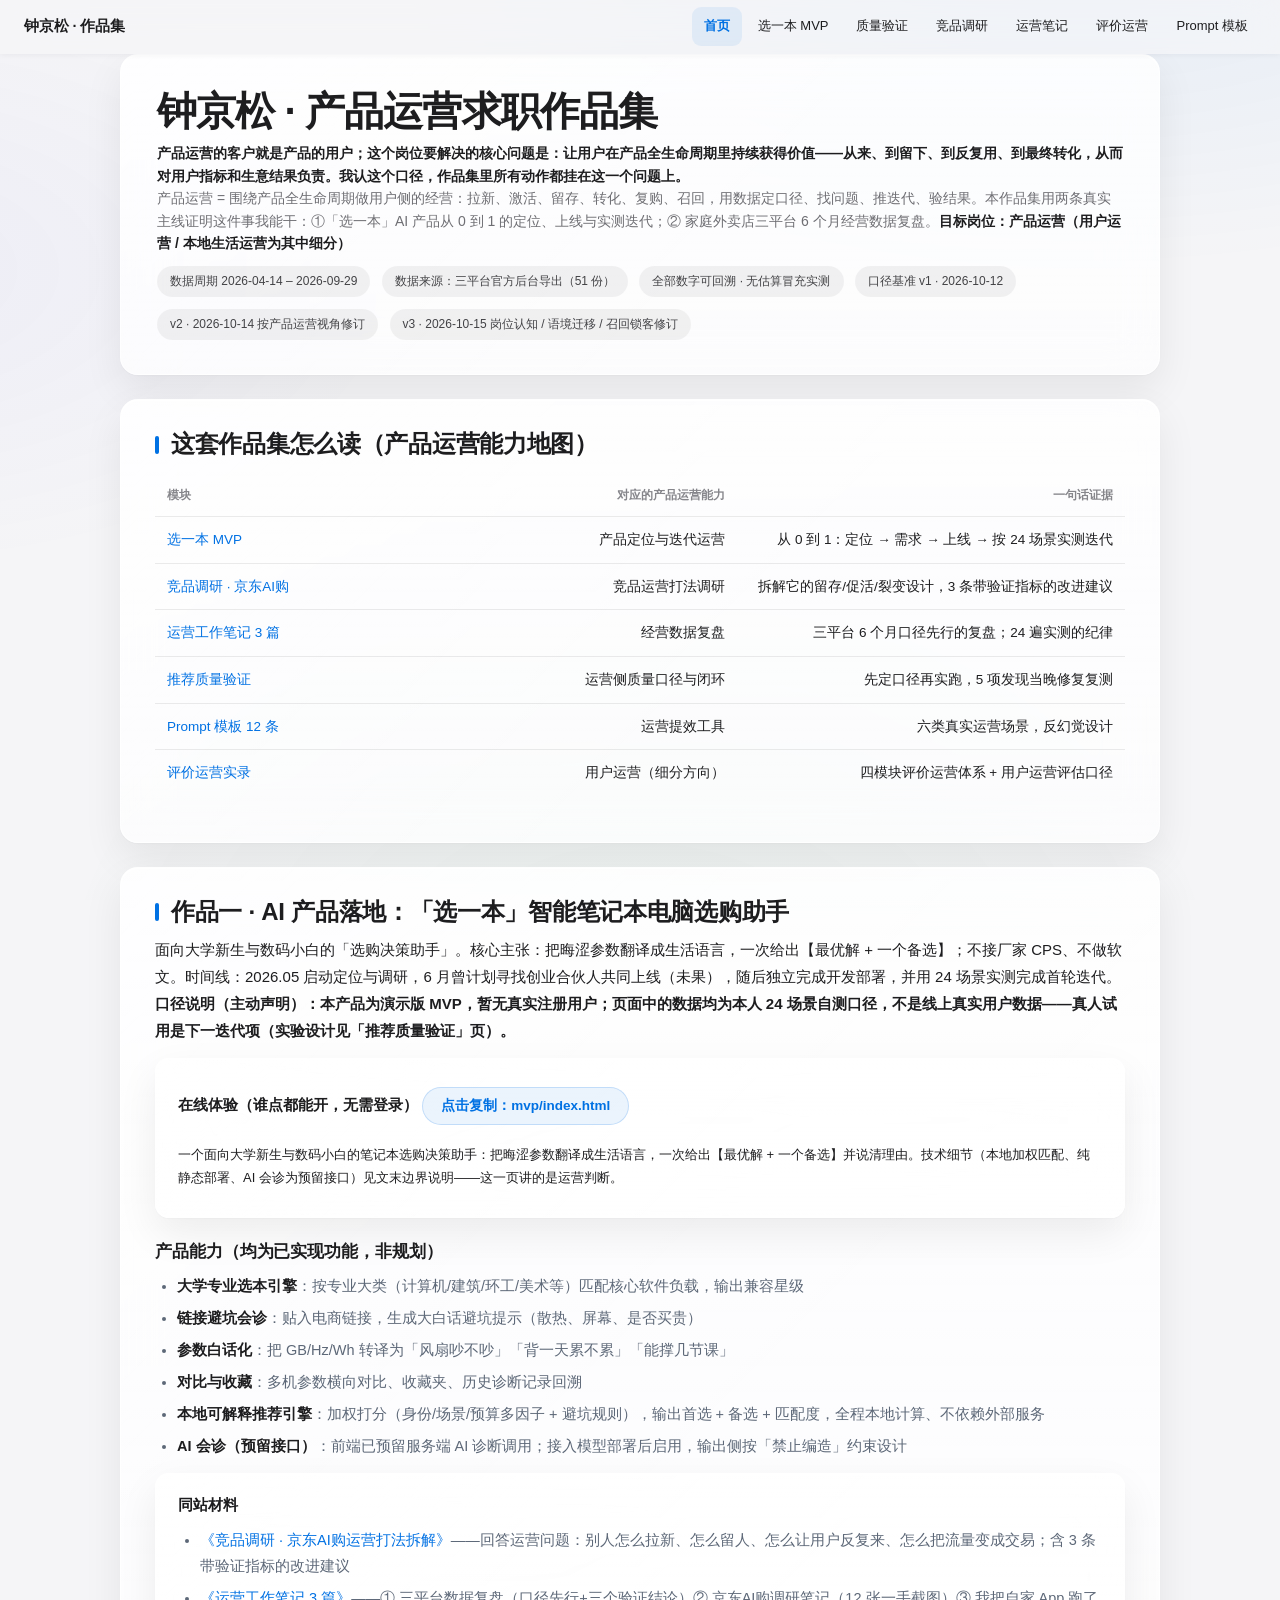
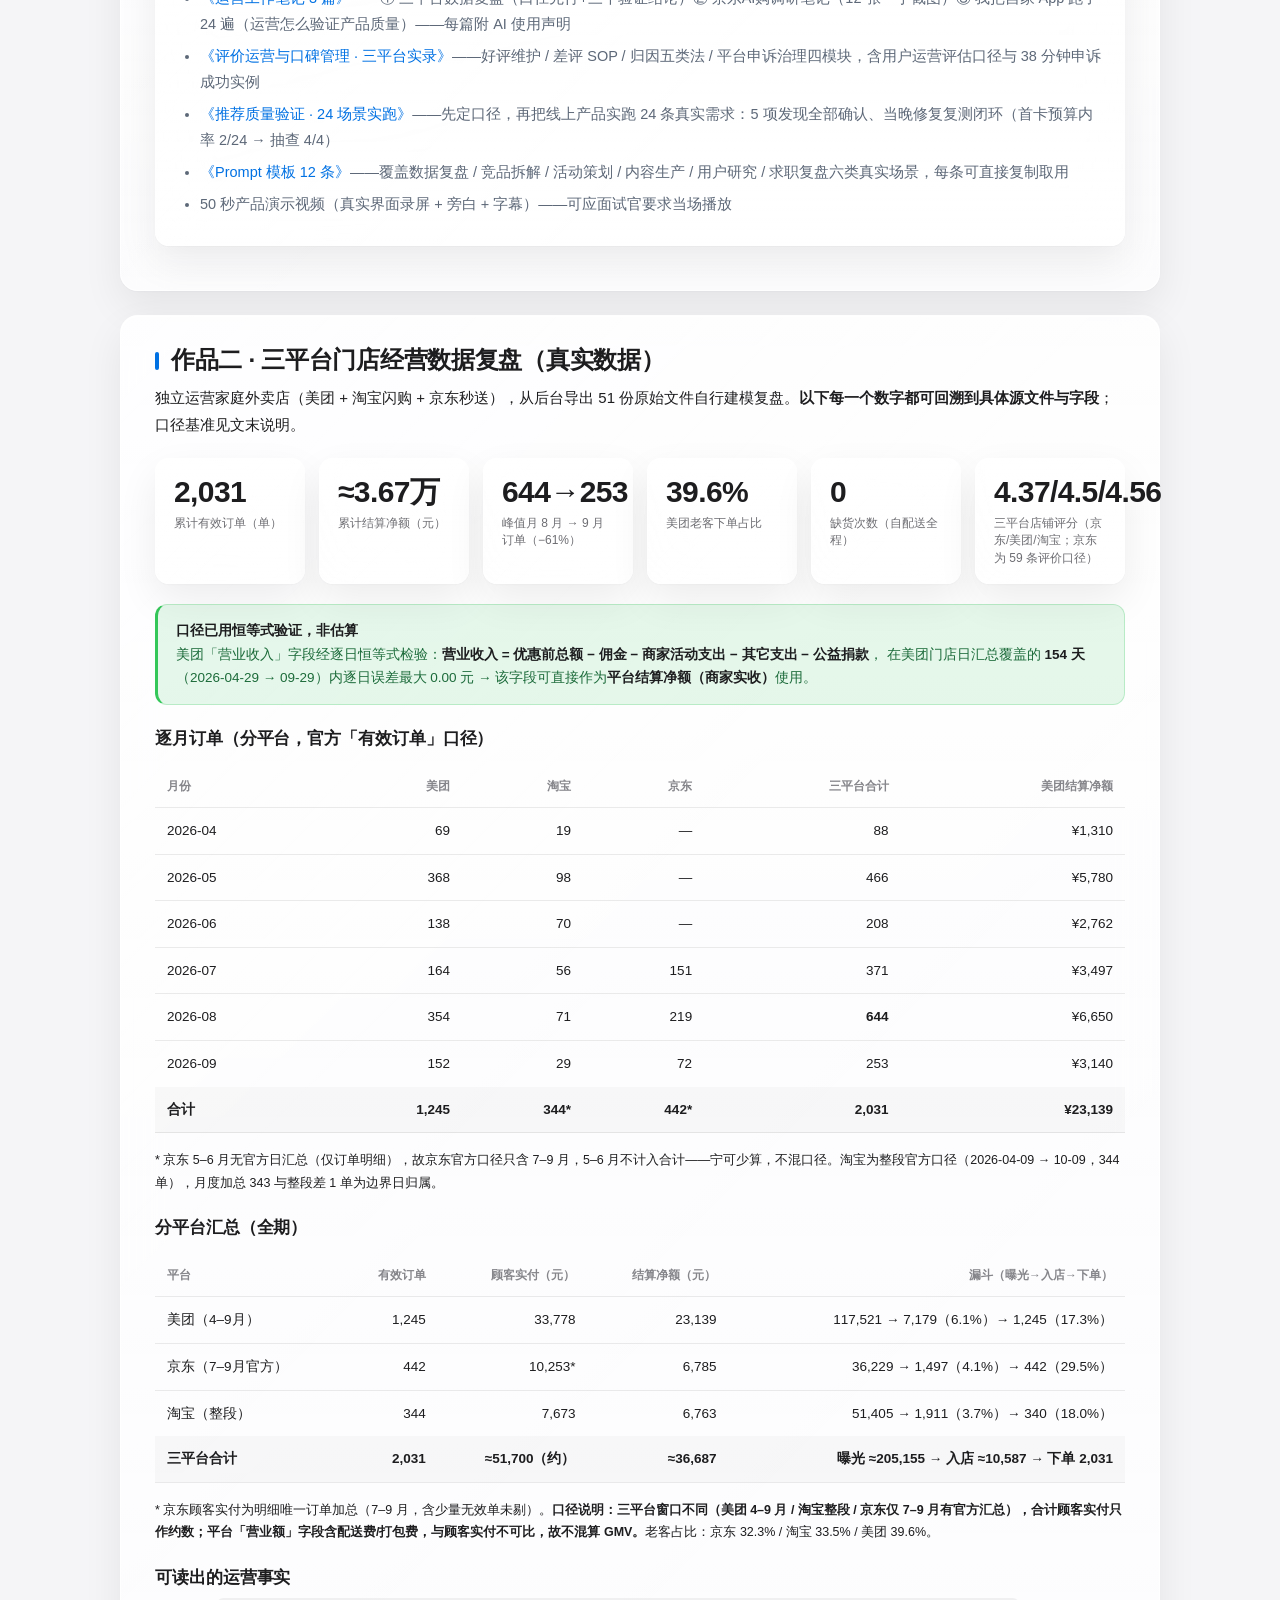
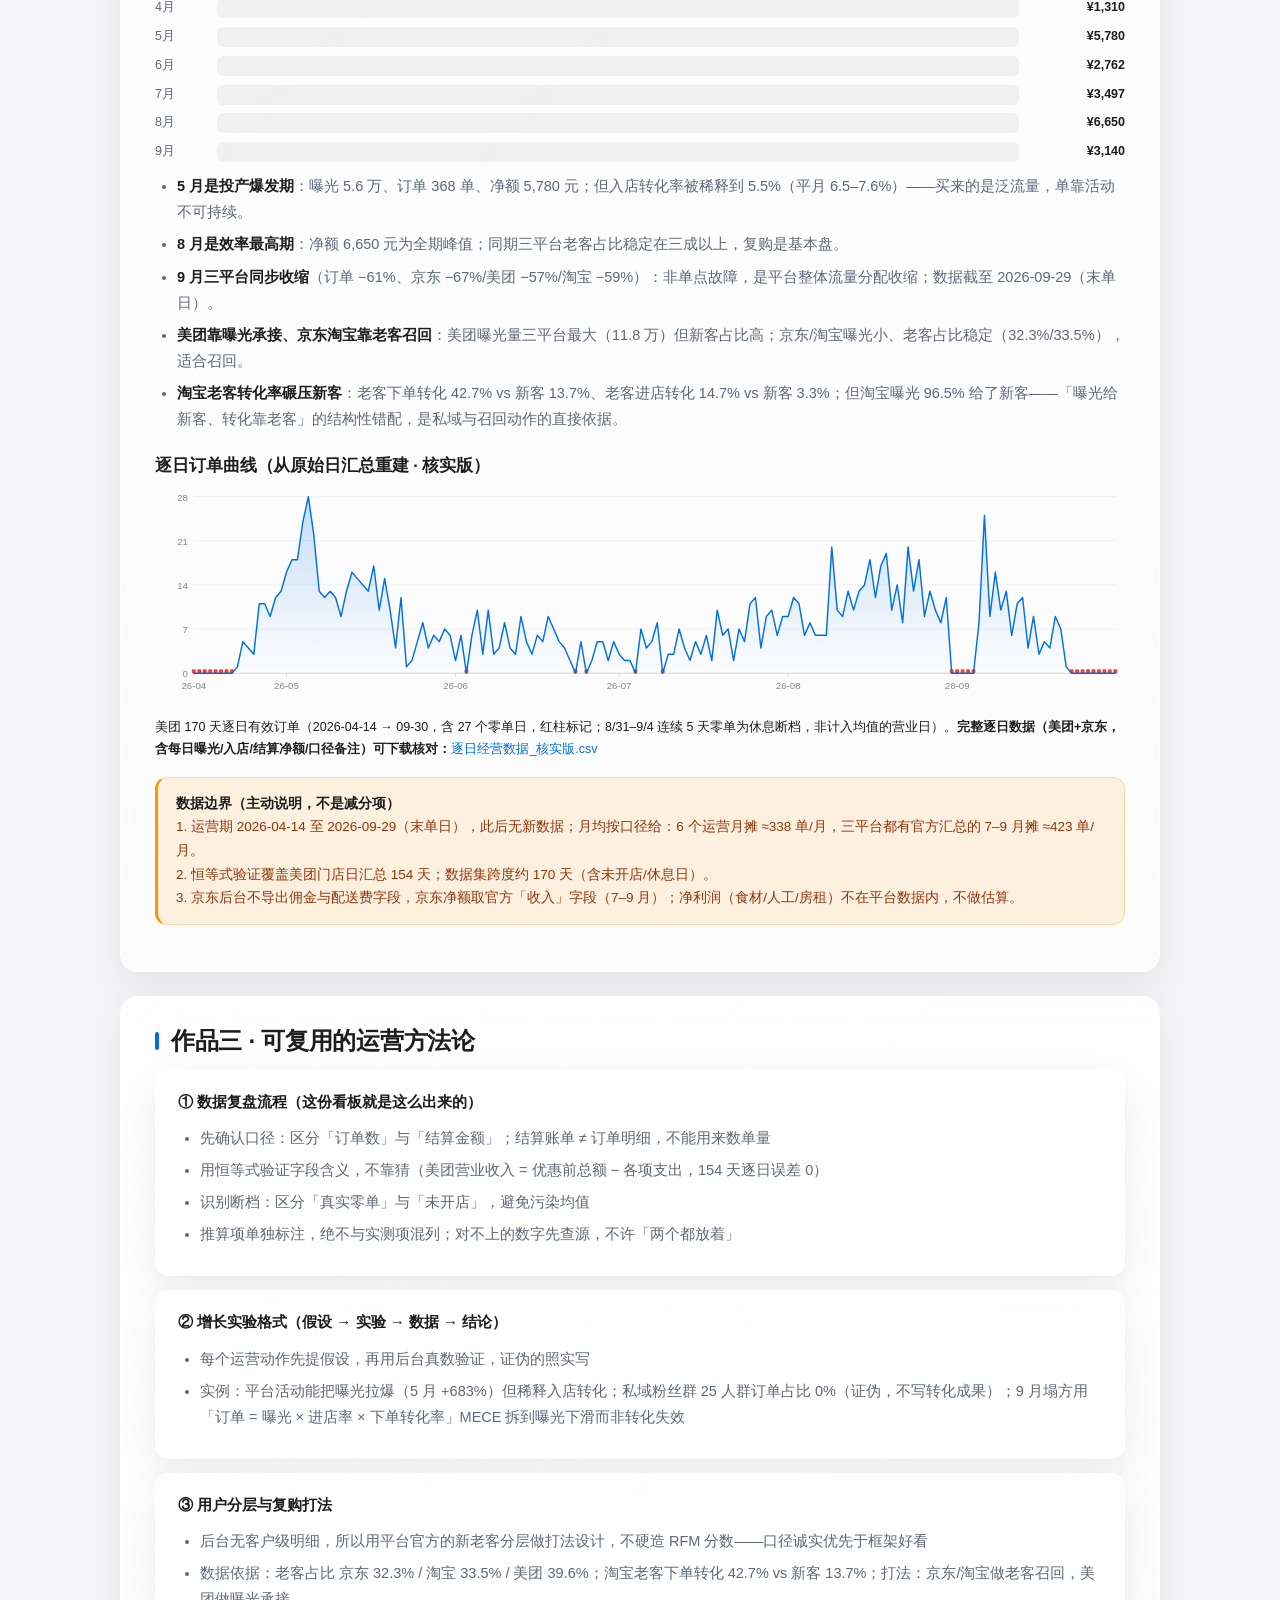
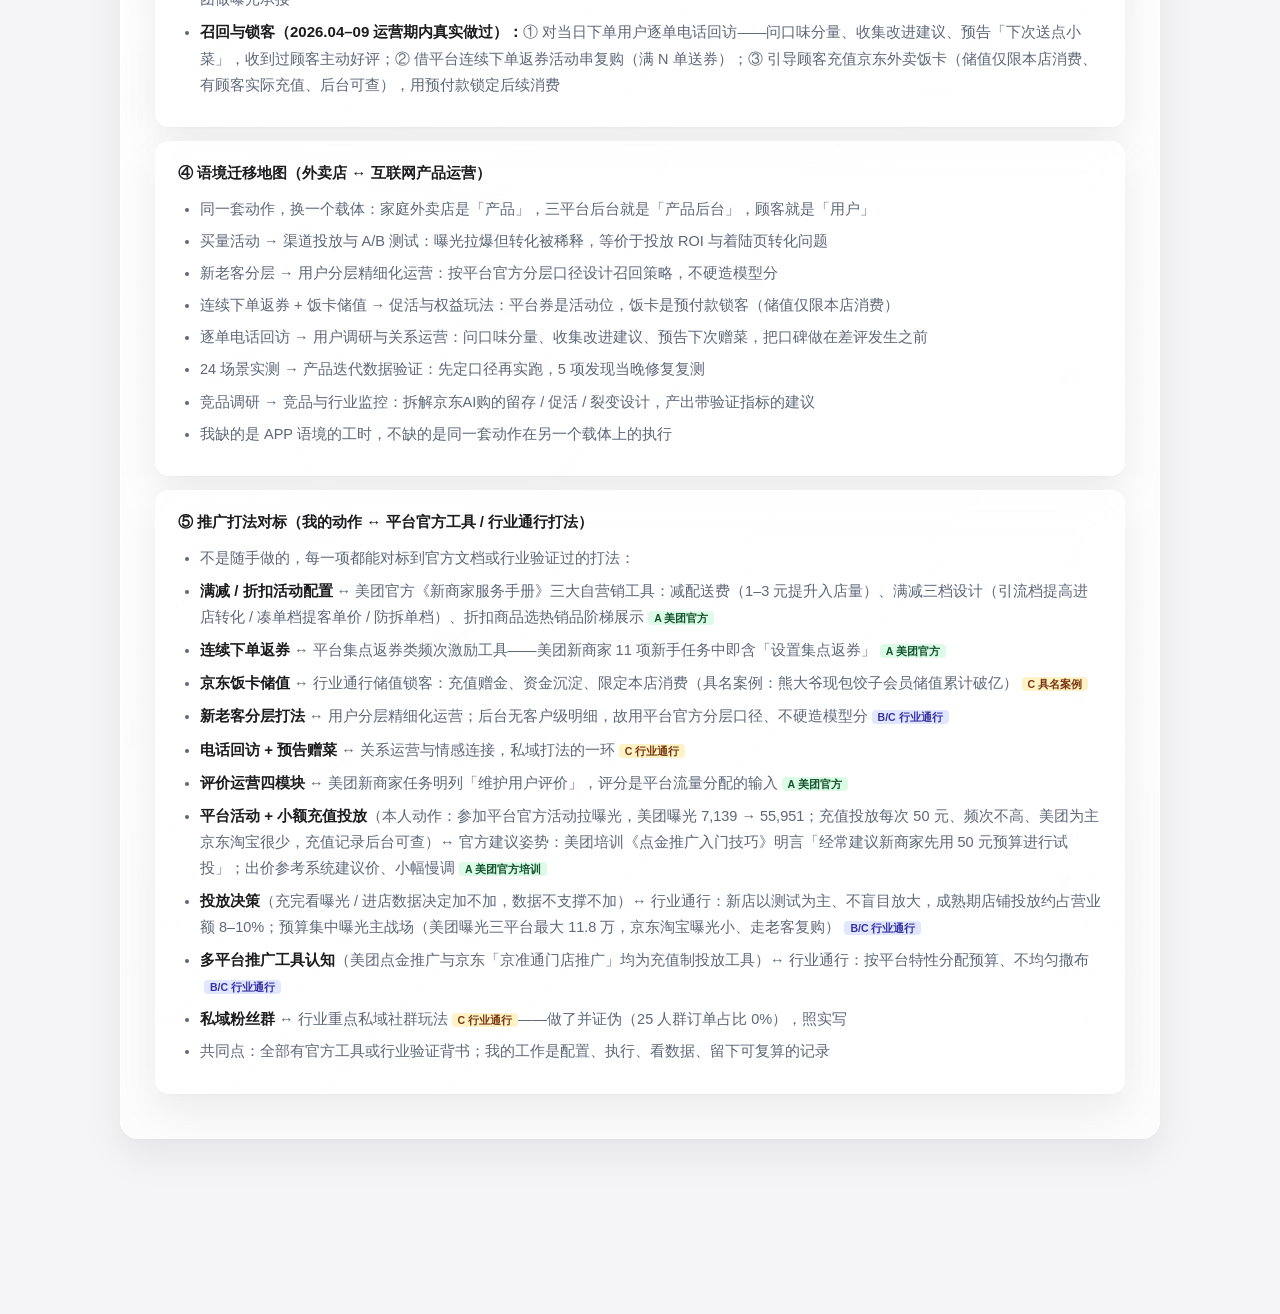
==== index.html @ b5534ff2 "作品集静态站：GitHub Pages 就绪（含全部资源与 CSV）" ====
<!DOCTYPE html>
<html lang="zh-CN">
<head>
<meta charset="UTF-8">
<meta name="viewport" content="width=device-width,initial-scale=1">
<title>钟京松 · 产品运营求职作品集</title>
<style>
*{box-sizing:border-box;margin:0;padding:0}
:root{
  --bg:#f5f7fa; --surface:#ffffff; --surface-2:#fbfcfe;
  --ink:#15202e; --muted:#5d6878; --faint:#8a96a6;
  --line:#e8edf3; --line-2:#eff3f8;
  --primary:#2563eb; --primary-600:#1d4ed8; --primary-soft:#eef4ff;
  --emerald:#0e9d6b; --emerald-soft:#e8f7f0;
  --amber:#d97706; --amber-soft:#fdf3e3;
  --radius:16px; --radius-sm:12px;
  --shadow:0 1px 2px rgba(16,24,40,.04),0 8px 24px rgba(16,24,40,.06);
  --font:-apple-system,BlinkMacSystemFont,"Segoe UI","PingFang SC","Microsoft YaHei",sans-serif;
}
body{font-family:var(--font);background:var(--bg);color:var(--ink);
line-height:1.75;-webkit-font-smoothing:antialiased;font-size:15px}
.wrap{max-width:1080px;margin:0 auto;padding:0 20px 90px}
header{background:var(--surface);border:1px solid var(--line);border-radius:var(--radius);
padding:30px 32px;margin-bottom:24px;box-shadow:var(--shadow)}
h1{font-size:26px;font-weight:800;letter-spacing:-.3px;line-height:1.2}
.sub{color:var(--muted);font-size:14px;margin-top:9px;line-height:1.6}
.tag{display:inline-block;background:var(--surface-2);color:var(--muted);font-size:12px;
font-weight:500;padding:5px 12px;border-radius:20px;margin:12px 7px 0 0;border:1px solid var(--line)}
section{background:var(--surface);border:1px solid var(--line);border-radius:var(--radius);
padding:30px 32px;margin-bottom:24px;box-shadow:var(--shadow)}
h2{font-size:19px;font-weight:800;margin-bottom:8px;display:flex;align-items:center;gap:12px;letter-spacing:-.2px}
h2::before{content:"";width:4px;height:18px;background:var(--primary);border-radius:2px}
h3{font-size:15.5px;font-weight:700;margin:24px 0 10px;color:var(--ink)}
p{color:var(--muted);font-size:14.5px;margin:9px 0;line-height:1.8}
ul{margin:10px 0 10px 22px;color:var(--muted);font-size:14.5px}
li{margin:6px 0;line-height:1.8}
b{color:var(--ink)}
.kpis{display:grid;grid-template-columns:repeat(auto-fit,minmax(150px,1fr));gap:14px;margin:20px 0}
.kpi{background:var(--surface-2);border:1px solid var(--line);border-radius:var(--radius-sm);padding:16px 18px}
.kpi .v{font-size:24px;font-weight:800;color:var(--ink);font-variant-numeric:tabular-nums;letter-spacing:-.5px}
.kpi .l{font-size:12px;color:var(--muted);margin-top:4px;line-height:1.4}
table{width:100%;border-collapse:collapse;font-size:13px;margin:16px 0}
th,td{padding:10px 11px;text-align:right;border-bottom:1px solid var(--line-2)}
th:first-child,td:first-child{text-align:left}
th{background:var(--surface-2);font-weight:700;color:var(--muted);font-size:12px}
tbody tr:last-child td{border-bottom:none}
tfoot td{background:var(--surface-2);font-weight:700}
.note{background:var(--amber-soft);border:1px solid #fde3b0;border-left:4px solid var(--amber);
border-radius:10px;padding:14px 18px;font-size:13.5px;color:#8a5a08;margin:16px 0;line-height:1.8}
.ok{background:var(--emerald-soft);border:1px solid #b6ebd2;border-left:4px solid var(--emerald);
border-radius:10px;padding:14px 18px;font-size:13.5px;color:#067a52;margin:16px 0;line-height:1.8}
a{color:var(--primary);text-decoration:none;font-weight:600}
a:hover{text-decoration:underline}
.copy{background:var(--surface-2);border:1px solid var(--line);border-radius:9px;padding:10px 13px;
font-family:ui-monospace,Menlo,Consolas,monospace;font-size:12.5px;word-break:break-all;
margin:10px 0;color:#334155;cursor:pointer}
.copy:hover{border-color:#c7d7f5;background:var(--primary-soft)}
.card{border:1px solid var(--line);border-radius:var(--radius-sm);padding:18px 20px;margin:14px 0;background:var(--surface-2)}
.card b{font-size:15px}
.bar-row{display:flex;align-items:center;gap:10px;margin:7px 0;font-size:12.5px}
.bar-row .lb{width:52px;color:var(--muted);flex-shrink:0}
.bar-row .tr{flex:1;background:var(--line-2);border-radius:6px;height:20px;position:relative;overflow:hidden}
.bar-row .fl{height:100%;border-radius:6px}
.bar-row .vl{width:96px;text-align:right;font-variant-numeric:tabular-nums;flex-shrink:0;color:var(--ink);font-weight:600}
#nav{position:sticky;top:0;z-index:100;background:rgba(255,255,255,.92);
border-bottom:1px solid var(--line);display:flex;align-items:center;gap:6px;flex-wrap:wrap;
padding:0 20px;box-shadow:0 1px 6px rgba(16,24,40,.05)}
#nav .brand{font-weight:800;font-size:14.5px;color:var(--ink);margin-right:auto;padding:14px 4px;letter-spacing:-.3px;white-space:nowrap}
#nav a{padding:14px 14px;font-size:13.5px;color:var(--muted);text-decoration:none;font-weight:600;white-space:nowrap}
#nav a:hover{color:var(--primary);text-decoration:none}
#nav a.on{color:var(--primary);border-bottom:2px solid var(--primary)}
@media (max-width:640px){
 .wrap{padding:0 14px 70px} header,section{padding:22px 18px}
 h1{font-size:22px}h2{font-size:17px}
}
</style>
<link rel="stylesheet" href="assets/apple-fx.css">
</head>
<body>
<nav id="nav">
  <span class="brand">钟京松 · 作品集</span>
  <a href="/" class="on">首页</a>
  <a href="/mvp/index.html">选一本 MVP</a>
  <a href="/evaluation/index.html">质量验证</a>
  <a href="/analysis/index.html">竞品调研</a>
  <a href="/aigc/index.html">运营笔记</a>
  <a href="/reviews/index.html">评价运营</a>
  <a href="/prompts/index.html">Prompt 模板</a>
</nav>
<div class="wrap">

<header id="hero">
  <h1>钟京松 · 产品运营求职作品集</h1>
  <div class="sub"><b>产品运营的客户就是产品的用户；这个岗位要解决的核心问题是：让用户在产品全生命周期里持续获得价值——从来、到留下、到反复用、到最终转化，从而对用户指标和生意结果负责。我认这个口径，作品集里所有动作都挂在这一个问题上。</b><br>产品运营 = 围绕产品全生命周期做用户侧的经营：拉新、激活、留存、转化、复购、召回，用数据定口径、找问题、推迭代、验结果。本作品集用两条真实主线证明这件事我能干：①「选一本」AI 产品从 0 到 1 的定位、上线与实测迭代；② 家庭外卖店三平台 6 个月经营数据复盘。<b>目标岗位：产品运营（用户运营 / 本地生活运营为其中细分）</b></div>
  <div>
    <span class="tag">数据周期 2026-04-14 – 2026-09-29</span>
    <span class="tag">数据来源：三平台官方后台导出（51 份）</span>
    <span class="tag">全部数字可回溯 · 无估算冒充实测</span>
    <span class="tag">口径基准 v1 · 2026-10-12</span>
    <span class="tag">v2 · 2026-10-14 按产品运营视角修订</span>
    <span class="tag">v3 · 2026-10-15 岗位认知 / 语境迁移 / 召回锁客修订</span>
  </div>
</header>

<section>
  <h2>这套作品集怎么读（产品运营能力地图）</h2>
  <table>
    <thead><tr><th style="width:26%">模块</th><th style="width:34%">对应的产品运营能力</th><th>一句话证据</th></tr></thead>
    <tbody>
      <tr><td><a href="/mvp/index.html">选一本 MVP</a></td><td>产品定位与迭代运营</td><td>从 0 到 1：定位 → 需求 → 上线 → 按 24 场景实测迭代</td></tr>
      <tr><td><a href="/analysis/index.html">竞品调研 · 京东AI购</a></td><td>竞品运营打法调研</td><td>拆解它的留存/促活/裂变设计，3 条带验证指标的改进建议</td></tr>
      <tr><td><a href="/aigc/index.html">运营工作笔记 3 篇</a></td><td>经营数据复盘</td><td>三平台 6 个月口径先行的复盘；24 遍实测的纪律</td></tr>
      <tr><td><a href="/evaluation/index.html">推荐质量验证</a></td><td>运营侧质量口径与闭环</td><td>先定口径再实跑，5 项发现当晚修复复测</td></tr>
      <tr><td><a href="/prompts/index.html">Prompt 模板 12 条</a></td><td>运营提效工具</td><td>六类真实运营场景，反幻觉设计</td></tr>
      <tr><td><a href="/reviews/index.html">评价运营实录</a></td><td>用户运营（细分方向）</td><td>四模块评价运营体系 + 用户运营评估口径</td></tr>
    </tbody>
  </table>
</section>

<!-- ========== 作品一：AI 产品 ========== -->
<section>
  <h2>作品一 · AI 产品落地：「选一本」智能笔记本电脑选购助手</h2>
  <p>面向大学新生与数码小白的「选购决策助手」。核心主张：把晦涩参数翻译成生活语言，一次给出【最优解 + 一个备选】；不接厂家 CPS、不做软文。时间线：2026.05 启动定位与调研，6 月曾计划寻找创业合伙人共同上线（未果），随后独立完成开发部署，并用 24 场景实测完成首轮迭代。<b>口径说明（主动声明）：本产品为演示版 MVP，暂无真实注册用户；页面中的数据均为本人 24 场景自测口径，不是线上真实用户数据——真人试用是下一迭代项（实验设计见「推荐质量验证」页）。</b></p>
  <div class="card">
    <b>在线体验（谁点都能开，无需登录）</b>
    <div class="copy" data-copy="mvp/index.html">点击复制：mvp/index.html</div>
    <p style="margin-top:8px;font-size:13px">一个面向大学新生与数码小白的笔记本选购决策助手：把晦涩参数翻译成生活语言，一次给出【最优解 + 一个备选】并说清理由。技术细节（本地加权匹配、纯静态部署、AI 会诊为预留接口）见文末边界说明——这一页讲的是运营判断。</p>
  </div>
  <h3>产品能力（均为已实现功能，非规划）</h3>
  <ul>
    <li><b>大学专业选本引擎</b>：按专业大类（计算机/建筑/环工/美术等）匹配核心软件负载，输出兼容星级</li>
    <li><b>链接避坑会诊</b>：贴入电商链接，生成大白话避坑提示（散热、屏幕、是否买贵）</li>
    <li><b>参数白话化</b>：把 GB/Hz/Wh 转译为「风扇吵不吵」「背一天累不累」「能撑几节课」</li>
    <li><b>对比与收藏</b>：多机参数横向对比、收藏夹、历史诊断记录回溯</li>
    <li><b>本地可解释推荐引擎</b>：加权打分（身份/场景/预算多因子 + 避坑规则），输出首选 + 备选 + 匹配度，全程本地计算、不依赖外部服务</li>
    <li><b>AI 会诊（预留接口）</b>：前端已预留服务端 AI 诊断调用；接入模型部署后启用，输出侧按「禁止编造」约束设计</li>
  </ul>
  <div class="card">
    <b>同站材料</b>
    <ul style="margin-top:8px">
      <li><a href="/analysis/index.html">《竞品调研 · 京东AI购运营打法拆解》</a>——回答运营问题：别人怎么拉新、怎么留人、怎么让用户反复来、怎么把流量变成交易；含 3 条带验证指标的改进建议</li>
      <li><a href="/aigc/index.html">《运营工作笔记 3 篇》</a>——① 三平台数据复盘（口径先行+三个验证结论）② 京东AI购调研笔记（12 张一手截图）③ 我把自家 App 跑了 24 遍（运营怎么验证产品质量）——每篇附 AI 使用声明</li>
      <li><a href="/reviews/index.html">《评价运营与口碑管理 · 三平台实录》</a>——好评维护 / 差评 SOP / 归因五类法 / 平台申诉治理四模块，含用户运营评估口径与 38 分钟申诉成功实例</li>
      <li><a href="/evaluation/index.html">《推荐质量验证 · 24 场景实跑》</a>——先定口径，再把线上产品实跑 24 条真实需求：5 项发现全部确认、当晚修复复测闭环（首卡预算内率 2/24 → 抽查 4/4）</li>
      <li><a href="/prompts/index.html">《Prompt 模板 12 条》</a>——覆盖数据复盘 / 竞品拆解 / 活动策划 / 内容生产 / 用户研究 / 求职复盘六类真实场景，每条可直接复制取用</li>
      <li>50 秒产品演示视频（真实界面录屏 + 旁白 + 字幕）——可应面试官要求当场播放</li>
    </ul>
  </div>
</section>

<!-- ========== 作品二：数据看板 ========== -->
<section id="data">
  <h2>作品二 · 三平台门店经营数据复盘（真实数据）</h2>
  <p>独立运营家庭外卖店（美团 + 淘宝闪购 + 京东秒送），从后台导出 51 份原始文件自行建模复盘。<b>以下每一个数字都可回溯到具体源文件与字段</b>；口径基准见文末说明。</p>

  <div class="kpis">
    <div class="kpi"><div class="v" data-count="2031">2,031</div><div class="l">累计有效订单（单）</div></div>
    <div class="kpi"><div class="v">≈3.67万</div><div class="l">累计结算净额（元）</div></div>
    <div class="kpi"><div class="v">644→253</div><div class="l">峰值月 8 月 → 9 月订单（−61%）</div></div>
    <div class="kpi"><div class="v" data-count="39.6" data-suffix="%">39.6%</div><div class="l">美团老客下单占比</div></div>
    <div class="kpi"><div class="v" data-count="0">0</div><div class="l">缺货次数（自配送全程）</div></div>
    <div class="kpi"><div class="v">4.37/4.5/4.56</div><div class="l">三平台店铺评分（京东/美团/淘宝；京东为 59 条评价口径）</div></div>
  </div>

  <div class="ok"><b>口径已用恒等式验证，非估算</b><br>
  美团「营业收入」字段经逐日恒等式检验：<b>营业收入 = 优惠前总额 − 佣金 − 商家活动支出 − 其它支出 − 公益捐款</b>，
  在美团门店日汇总覆盖的 <b>154 天</b>（2026-04-29 → 09-29）内逐日误差最大 0.00 元 → 该字段可直接作为<b>平台结算净额（商家实收）</b>使用。</div>

  <h3>逐月订单（分平台，官方「有效订单」口径）</h3>
  <table>
    <thead><tr><th>月份</th><th>美团</th><th>淘宝</th><th>京东</th><th>三平台合计</th><th>美团结算净额</th></tr></thead>
    <tbody>
      <tr><td>2026-04</td><td>69</td><td>19</td><td>—</td><td>88</td><td>¥1,310</td></tr>
      <tr><td>2026-05</td><td>368</td><td>98</td><td>—</td><td>466</td><td>¥5,780</td></tr>
      <tr><td>2026-06</td><td>138</td><td>70</td><td>—</td><td>208</td><td>¥2,762</td></tr>
      <tr><td>2026-07</td><td>164</td><td>56</td><td>151</td><td>371</td><td>¥3,497</td></tr>
      <tr><td>2026-08</td><td>354</td><td>71</td><td>219</td><td><b>644</b></td><td>¥6,650</td></tr>
      <tr><td>2026-09</td><td>152</td><td>29</td><td>72</td><td>253</td><td>¥3,140</td></tr>
    </tbody>
    <tfoot><tr><td>合计</td><td>1,245</td><td>344*</td><td>442*</td><td><b>2,031</b></td><td>¥23,139</td></tr></tfoot>
  </table>
  <p style="font-size:12.5px">* 京东 5–6 月无官方日汇总（仅订单明细），故京东官方口径只含 7–9 月，5–6 月不计入合计——宁可少算，不混口径。淘宝为整段官方口径（2026-04-09 → 10-09，344 单），月度加总 343 与整段差 1 单为边界日归属。</p>

  <h3>分平台汇总（全期）</h3>
  <table>
    <thead><tr><th>平台</th><th>有效订单</th><th>顾客实付（元）</th><th>结算净额（元）</th><th>漏斗（曝光→入店→下单）</th></tr></thead>
    <tbody>
      <tr><td>美团（4–9月）</td><td>1,245</td><td>33,778</td><td>23,139</td><td>117,521 → 7,179（6.1%）→ 1,245（17.3%）</td></tr>
      <tr><td>京东（7–9月官方）</td><td>442</td><td>10,253*</td><td>6,785</td><td>36,229 → 1,497（4.1%）→ 442（29.5%）</td></tr>
      <tr><td>淘宝（整段）</td><td>344</td><td>7,673</td><td>6,763</td><td>51,405 → 1,911（3.7%）→ 340（18.0%）</td></tr>
    </tbody>
    <tfoot><tr><td>三平台合计</td><td><b>2,031</b></td><td><b>≈51,700（约）</b></td><td><b>≈36,687</b></td><td>曝光 ≈205,155 → 入店 ≈10,587 → 下单 2,031</td></tr></tfoot>
  </table>
  <p style="font-size:12.5px">* 京东顾客实付为明细唯一订单加总（7–9 月，含少量无效单未剔）。<b>口径说明：三平台窗口不同（美团 4–9 月 / 淘宝整段 / 京东仅 7–9 月有官方汇总），合计顾客实付只作约数；平台「营业额」字段含配送费/打包费，与顾客实付不可比，故不混算 GMV。</b>老客占比：京东 32.3% / 淘宝 33.5% / 美团 39.6%。</p>

  <h3>可读出的运营事实</h3>
  <div id="mtbars"></div>
  <ul>
    <li><b>5 月是投产爆发期</b>：曝光 5.6 万、订单 368 单、净额 5,780 元；但入店转化率被稀释到 5.5%（平月 6.5–7.6%）——买来的是泛流量，单靠活动不可持续。</li>
    <li><b>8 月是效率最高期</b>：净额 6,650 元为全期峰值；同期三平台老客占比稳定在三成以上，复购是基本盘。</li>
    <li><b>9 月三平台同步收缩</b>（订单 −61%、京东 −67%/美团 −57%/淘宝 −59%）：非单点故障，是平台整体流量分配收缩；数据截至 2026-09-29（末单日）。</li>
    <li><b>美团靠曝光承接、京东淘宝靠老客召回</b>：美团曝光量三平台最大（11.8 万）但新客占比高；京东/淘宝曝光小、老客占比稳定（32.3%/33.5%），适合召回。</li>
    <li><b>淘宝老客转化率碾压新客</b>：老客下单转化 42.7% vs 新客 13.7%、老客进店转化 14.7% vs 新客 3.3%；但淘宝曝光 96.5% 给了新客——「曝光给新客、转化靠老客」的结构性错配，是私域与召回动作的直接依据。</li>
  </ul>

  <h3>逐日订单曲线（从原始日汇总重建 · 核实版）</h3>
  <svg id="dchart" viewBox="0 0 1000 220" preserveAspectRatio="none"></svg>
  <p style="font-size:12.5px">美团 170 天逐日有效订单（2026-04-14 → 09-30，含 27 个零单日，红柱标记；8/31–9/4 连续 5 天零单为休息断档，非计入均值的营业日）。<b>完整逐日数据（美团+京东，含每日曝光/入店/结算净额/口径备注）可下载核对：</b><a href="逐日经营数据_核实版.csv" download>逐日经营数据_核实版.csv</a></p>

  <div class="note"><b>数据边界（主动说明，不是减分项）</b><br>
  1. 运营期 2026-04-14 至 2026-09-29（末单日），此后无新数据；月均按口径给：6 个运营月摊 ≈338 单/月，三平台都有官方汇总的 7–9 月摊 ≈423 单/月。<br>
  2. 恒等式验证覆盖美团门店日汇总 154 天；数据集跨度约 170 天（含未开店/休息日）。<br>
  3. 京东后台不导出佣金与配送费字段，京东净额取官方「收入」字段（7–9 月）；净利润（食材/人工/房租）不在平台数据内，不做估算。</div>
</section>

<!-- ========== 作品三：方法论 ========== -->
<section id="method">
  <h2>作品三 · 可复用的运营方法论</h2>
  <div class="card"><b>① 数据复盘流程（这份看板就是这么出来的）</b><ul>
    <li>先确认口径：区分「订单数」与「结算金额」；结算账单 ≠ 订单明细，不能用来数单量</li>
    <li>用恒等式验证字段含义，不靠猜（美团营业收入 = 优惠前总额 − 各项支出，154 天逐日误差 0）</li>
    <li>识别断档：区分「真实零单」与「未开店」，避免污染均值</li>
    <li>推算项单独标注，绝不与实测项混列；对不上的数字先查源，不许「两个都放着」</li>
  </ul></div>
  <div class="card"><b>② 增长实验格式（假设 → 实验 → 数据 → 结论）</b><ul>
    <li>每个运营动作先提假设，再用后台真数验证，证伪的照实写</li>
    <li>实例：平台活动能把曝光拉爆（5 月 +683%）但稀释入店转化；私域粉丝群 25 人群订单占比 0%（证伪，不写转化成果）；9 月塌方用「订单 = 曝光 × 进店率 × 下单转化率」MECE 拆到曝光下滑而非转化失效</li>
  </ul></div>
  <div class="card"><b>③ 用户分层与复购打法</b><ul>
    <li>后台无客户级明细，所以用平台官方的新老客分层做打法设计，不硬造 RFM 分数——口径诚实优先于框架好看</li>
    <li>数据依据：老客占比 京东 32.3% / 淘宝 33.5% / 美团 39.6%；淘宝老客下单转化 42.7% vs 新客 13.7%；打法：京东/淘宝做老客召回，美团做曝光承接</li>
    <li><b>召回与锁客（2026.04–09 运营期内真实做过）：</b>① 对当日下单用户逐单电话回访——问口味分量、收集改进建议、预告「下次送点小菜」，收到过顾客主动好评；② 借平台连续下单返券活动串复购（满 N 单送券）；③ 引导顾客充值京东外卖饭卡（储值仅限本店消费、有顾客实际充值、后台可查），用预付款锁定后续消费</li>
  </ul></div>
  <div class="card"><b>④ 语境迁移地图（外卖店 ↔ 互联网产品运营）</b><ul>
    <li>同一套动作，换一个载体：家庭外卖店是「产品」，三平台后台就是「产品后台」，顾客就是「用户」</li>
    <li>买量活动 → 渠道投放与 A/B 测试：曝光拉爆但转化被稀释，等价于投放 ROI 与着陆页转化问题</li>
    <li>新老客分层 → 用户分层精细化运营：按平台官方分层口径设计召回策略，不硬造模型分</li>
    <li>连续下单返券 + 饭卡储值 → 促活与权益玩法：平台券是活动位，饭卡是预付款锁客（储值仅限本店消费）</li>
    <li>逐单电话回访 → 用户调研与关系运营：问口味分量、收集改进建议、预告下次赠菜，把口碑做在差评发生之前</li>
    <li>24 场景实测 → 产品迭代数据验证：先定口径再实跑，5 项发现当晚修复复测</li>
    <li>竞品调研 → 竞品与行业监控：拆解京东AI购的留存 / 促活 / 裂变设计，产出带验证指标的建议</li>
    <li>我缺的是 APP 语境的工时，不缺的是同一套动作在另一个载体上的执行</li>
  </ul></div>
  <div class="card"><b>⑤ 推广打法对标（我的动作 ↔ 平台官方工具 / 行业通行打法）</b><ul>
    <li>不是随手做的，每一项都能对标到官方文档或行业验证过的打法：</li>
    <li><b>满减 / 折扣活动配置</b> ↔ 美团官方《新商家服务手册》三大自营销工具：减配送费（1–3 元提升入店量）、满减三档设计（引流档提高进店转化 / 凑单档提客单价 / 防拆单档）、折扣商品选热销品阶梯展示<span class="grade gA" style="font-size:10.5px;font-weight:700;border-radius:4px;padding:1px 6px;background:#dcfce7;color:#14532d;margin-left:4px">A 美团官方</span></li>
    <li><b>连续下单返券</b> ↔ 平台集点返券类频次激励工具——美团新商家 11 项新手任务中即含「设置集点返券」<span style="font-size:10.5px;font-weight:700;border-radius:4px;padding:1px 6px;background:#dcfce7;color:#14532d;margin-left:4px">A 美团官方</span></li>
    <li><b>京东饭卡储值</b> ↔ 行业通行储值锁客：充值赠金、资金沉淀、限定本店消费（具名案例：熊大爷现包饺子会员储值累计破亿）<span style="font-size:10.5px;font-weight:700;border-radius:4px;padding:1px 6px;background:#fef3c7;color:#78350f;margin-left:4px">C 具名案例</span></li>
    <li><b>新老客分层打法</b> ↔ 用户分层精细化运营；后台无客户级明细，故用平台官方分层口径、不硬造模型分<span style="font-size:10.5px;font-weight:700;border-radius:4px;padding:1px 6px;background:#e0e7ff;color:#3730a3;margin-left:4px">B/C 行业通行</span></li>
    <li><b>电话回访 + 预告赠菜</b> ↔ 关系运营与情感连接，私域打法的一环<span style="font-size:10.5px;font-weight:700;border-radius:4px;padding:1px 6px;background:#fef3c7;color:#78350f;margin-left:4px">C 行业通行</span></li>
    <li><b>评价运营四模块</b> ↔ 美团新商家任务明列「维护用户评价」，评分是平台流量分配的输入<span style="font-size:10.5px;font-weight:700;border-radius:4px;padding:1px 6px;background:#dcfce7;color:#14532d;margin-left:4px">A 美团官方</span></li>
    <li><b>平台活动 + 小额充值投放</b>（本人动作：参加平台官方活动拉曝光，美团曝光 7,139 → 55,951；充值投放每次 50 元、频次不高、美团为主京东淘宝很少，充值记录后台可查）↔ 官方建议姿势：美团培训《点金推广入门技巧》明言「经常建议新商家先用 50 元预算进行试投」；出价参考系统建议价、小幅慢调<span style="font-size:10.5px;font-weight:700;border-radius:4px;padding:1px 6px;background:#dcfce7;color:#14532d;margin-left:4px">A 美团官方培训</span></li>
    <li><b>投放决策</b>（充完看曝光 / 进店数据决定加不加，数据不支撑不加）↔ 行业通行：新店以测试为主、不盲目放大，成熟期店铺投放约占营业额 8–10%；预算集中曝光主战场（美团曝光三平台最大 11.8 万，京东淘宝曝光小、走老客复购）<span style="font-size:10.5px;font-weight:700;border-radius:4px;padding:1px 6px;background:#e0e7ff;color:#3730a3;margin-left:4px">B/C 行业通行</span></li>
    <li><b>多平台推广工具认知</b>（美团点金推广与京东「京准通门店推广」均为充值制投放工具）↔ 行业通行：按平台特性分配预算、不均匀撒布<span style="font-size:10.5px;font-weight:700;border-radius:4px;padding:1px 6px;background:#e0e7ff;color:#3730a3;margin-left:4px">B/C 行业通行</span></li>
    <li><b>私域粉丝群</b> ↔ 行业重点私域社群玩法<span style="font-size:10.5px;font-weight:700;border-radius:4px;padding:1px 6px;background:#fef3c7;color:#78350f;margin-left:4px">C 行业通行</span>——做了并证伪（25 人群订单占比 0%），照实写</li>
    <li>共同点：全部有官方工具或行业验证背书；我的工作是配置、执行、看数据、留下可复算的记录</li>
  </ul></div>
</section>

<footer style="text-align:center;color:var(--muted);font-size:12.5px;padding:20px">
  本作品集全部数据来源于三平台官方后台导出（51 份），口径基准 v1（2026-10-12）· 无估算冒充实测 · 无虚构
</footer>
</div>

<script src="daily-data.js"></script>
<script>
// 美团月度结算净额（官方口径，与口径基准 v1 一致）
const M=[{m:'4月',v:1310},{m:'5月',v:5780},{m:'6月',v:2762},{m:'7月',v:3497},{m:'8月',v:6650},{m:'9月',v:3140}];
const mx=Math.max(...M.map(x=>x.v));
document.getElementById('mtbars').innerHTML=M.map((x,i)=>`
 <div class="bar-row"><span class="lb">${x.m}</span>
 <span class="tr"><span class="fl" data-w="${(x.v/mx*100).toFixed(1)}" style="transition-delay:${i*70}ms"></span></span>
 <span class="vl">¥${x.v.toLocaleString('en-US')}</span></div>`).join('');

document.querySelectorAll('[data-copy]').forEach(el=>{
  el.onclick=()=>{navigator.clipboard.writeText(el.dataset.copy);
    const o=el.textContent;el.textContent='✅ 已复制：'+el.dataset.copy;
    setTimeout(()=>{el.textContent=o;},1800);};
});

// 逐日订单曲线（重建版：原始日汇总数据 + 面积淡入挂载点）
(function(){
  var svg=document.getElementById('dchart'); if(!svg) return;
  var W=1000,H=220,PL=40,PR=10,PT=12,PB=26;
  var vals=MT_DAILY.map(function(d){return d[1];});
  var maxV=Math.max.apply(null,vals)||1, n=MT_DAILY.length;
  function x(i){return PL+(W-PL-PR)*(n>1?i/(n-1):0);}
  function y(v){return H-PB-(H-PT-PB)*(v/maxV);}
  var g='<defs><linearGradient id="apargrad" x1="0" y1="0" x2="0" y2="1">'+
    '<stop offset="0" stop-color="#0071e3" stop-opacity=".22"/>'+
    '<stop offset="1" stop-color="#0071e3" stop-opacity="0"/></linearGradient></defs>';
  for(var i=0;i<=4;i++){var gy=PT+(H-PT-PB)*i/4,gv=Math.round(maxV*(1-i/4));
    g+='<line x1="'+PL+'" y1="'+gy+'" x2="'+(W-PR)+'" y2="'+gy+'" stroke="rgba(0,0,0,.06)"/>'+
       '<text x="'+(PL-6)+'" y="'+(gy+4)+'" font-size="10" fill="#86868b" text-anchor="end">'+gv+'</text>';}
  var areaPts=PL+','+(H-PB)+' '+MT_DAILY.map(function(d,i){return x(i)+','+y(d[1]);}).join(' ')+' '+(W-PR)+','+(H-PB);
  g+='<polygon class="ap-area" points="'+areaPts+'" fill="url(#apargrad)"/>';
  MT_DAILY.forEach(function(d,i){if(d[1]===0){var bw=Math.max(1.5,(W-PL-PR)/n*0.7);
    g+='<rect x="'+(x(i)-bw/2)+'" y="'+(H-PB-4)+'" width="'+bw+'" height="4" fill="#ff3b30" rx="1"/>';}});
  var pts=MT_DAILY.map(function(d,i){return x(i)+','+y(d[1]);}).join(' ');
  g+='<polyline points="'+pts+'" fill="none" stroke="#0071e3" stroke-width="1.5" stroke-linejoin="round" stroke-linecap="round"/>';
  var seen={};
  MT_DAILY.forEach(function(d,i){var k=d[0].slice(0,7);if(!seen[k]){seen[k]=1;
    g+='<line x1="'+x(i)+'" y1="'+(H-PB)+'" x2="'+x(i)+'" y2="'+(H-PB+4)+'" stroke="rgba(0,0,0,.12)"/>'+
       '<text x="'+x(i)+'" y="'+(H-PB+16)+'" font-size="10" fill="#86868b" text-anchor="middle">'+k.slice(2)+'</text>';}});
  g+='<line x1="'+PL+'" y1="'+(H-PB)+'" x2="'+(W-PR)+'" y2="'+(H-PB)+'" stroke="rgba(0,0,0,.12)"/>';
  svg.innerHTML=g;
})();
</script>
<script src="assets/apple-fx.js" defer></script>
</body></html>
---- assets/apple-fx.css ----
/* ============================================================
   apple-fx.css — Apple 官网级效果层（作品集全站共享）
   依赖：无。置于各页 <style> 之后链接，靠级联覆盖页面原样式。
   配套：apple-fx.js（加 .fx-on、跑滚动编排）；无 JS 时全站退回原样式。
   来源：apple-design（物理/哲学）+ apple-web-fx skill（代码/数值）
   ============================================================ */

:root{
  --ap-bg:#f5f5f7; --ap-ink:#1d1d1f; --ap-text:#1d1d1f;
  --ap-muted:#6e6e73; --ap-faint:#86868b;
  --ap-blue:#0071e3; --ap-blue-hover:#0077ed; --ap-blue-soft:rgba(0,113,227,.08);
  --ap-green:#248a3d; --ap-green-soft:rgba(52,199,89,.12);
  --ap-amber:#b25000; --ap-amber-soft:rgba(255,149,0,.12);
  --ap-red:#d70015;   --ap-red-soft:rgba(255,59,48,.10);
  --ap-card:rgba(255,255,255,.72);
  --ap-line:rgba(0,0,0,.08);
  --ap-radius:18px; --ap-radius-sm:14px; --ap-pill:980px;
  --ap-shadow:0 1px 2px rgba(0,0,0,.04),0 12px 32px rgba(0,0,0,.07);
  --ap-ease:cubic-bezier(.28,.11,.32,1);
  --ap-font:-apple-system,BlinkMacSystemFont,"SF Pro Display","SF Pro Text","Helvetica Neue","PingFang SC","Microsoft YaHei",sans-serif;
}

/* ---------- 基底：苹果灰底 + 系统字 ---------- */
.fx-on body{background:var(--ap-bg);color:var(--ap-text);
  font-family:var(--ap-font);font-size:15px;line-height:1.75}
.fx-on .wrap{position:relative;z-index:1}

/* ---------- 玻璃卡：header / section / .card / .kpi ---------- */
.fx-on header,.fx-on section,.fx-on .card,.fx-on .kpi{
  position:relative;isolation:isolate;
  background:linear-gradient(180deg,rgba(255,255,255,.85),rgba(255,255,255,.70));
  -webkit-backdrop-filter:blur(24px) saturate(180%);
  backdrop-filter:blur(24px) saturate(180%);
  border:1px solid rgba(255,255,255,.70);
  border-radius:var(--ap-radius);
  box-shadow:inset 0 1px 0 rgba(255,255,255,.90),0 1px 2px rgba(0,0,0,.03),0 16px 40px rgba(0,0,0,.07);
}
.fx-on header::after,.fx-on section::after,.fx-on .card::after,.fx-on .kpi::after{
  content:"";position:absolute;inset:0;border-radius:inherit;pointer-events:none;z-index:-1;
  background:linear-gradient(135deg,rgba(255,255,255,.40),rgba(255,255,255,.06) 30%,transparent 60%);
  mix-blend-mode:screen}
.fx-on header{padding:34px 36px}
.fx-on section{padding:30px 34px}
.fx-on .card{border-radius:var(--ap-radius-sm);padding:18px 22px}
.fx-on .kpi{border-radius:var(--ap-radius-sm);padding:16px 18px}

/* ---------- 字阶：tracking 随字号收紧 ---------- */
.fx-on h1{font-size:clamp(26px,4vw,40px);font-weight:700;letter-spacing:-.022em;line-height:1.1;color:var(--ap-ink)}
.fx-on h2{font-size:clamp(19px,2.4vw,24px);font-weight:700;letter-spacing:-.012em;line-height:1.2;color:var(--ap-ink)}
.fx-on h3{font-size:16.5px;font-weight:600;letter-spacing:-.005em;line-height:1.4;color:var(--ap-ink);margin:22px 0 8px}
.fx-on p{color:var(--ap-text);font-size:15px;margin:9px 0}
.fx-on li{font-size:14.5px}
.fx-on .sub,.fx-on .meta,.fx-on .small,.fx-on footer{color:var(--ap-muted)}
.fx-on .small{font-size:13px}
.fx-on b,.fx-on strong{color:var(--ap-ink);font-weight:600}
.fx-on h2::before{background:var(--ap-blue)!important;width:4px;border-radius:2px}

/* ---------- 链接：苹果蓝 ---------- */
.fx-on a{color:var(--ap-blue);text-decoration:none;font-weight:500}
.fx-on a:hover{text-decoration:underline;text-underline-offset:3px}

/* ---------- 导航基座（不依赖 .fx-on：无 JS 也有完整形态；全站统一） ---------- */
#nav{position:sticky;top:0;z-index:100;display:flex;align-items:center;gap:4px;flex-wrap:wrap;
  padding:0 20px;background:rgba(245,245,247,.85);
  -webkit-backdrop-filter:blur(20px) saturate(180%);
  backdrop-filter:blur(20px) saturate(180%);
  border-bottom:1px solid rgba(0,0,0,.06);
  font-family:var(--ap-font)}
#nav .brand{font-weight:700;font-size:14.5px;color:var(--ap-ink);margin-right:auto;
  padding:14px 4px;letter-spacing:-.01em;white-space:nowrap}
#nav a{padding:8px 12px;font-size:13px;color:var(--ap-ink);text-decoration:none;
  font-weight:500;white-space:nowrap;border-radius:9px;border-bottom:none;
  transition:color .2s var(--ap-ease),background .2s var(--ap-ease)}
#nav a:hover{color:var(--ap-blue);background:rgba(0,113,227,.06);text-decoration:none}
#nav a.on{color:var(--ap-blue);font-weight:600;background:var(--ap-blue-soft)}
#nav.scrolled{border-bottom-color:var(--ap-line);box-shadow:0 1px 12px rgba(0,0,0,.05)}

/* ---------- 玻璃导航（仅 index 有 #nav） ---------- */
.fx-on #nav{background:rgba(245,245,247,.72);
  -webkit-backdrop-filter:blur(20px) saturate(180%);
  backdrop-filter:blur(20px) saturate(180%);
  border-bottom:1px solid transparent;
  transition:border-color .3s var(--ap-ease),box-shadow .3s var(--ap-ease)}
.fx-on #nav.scrolled{border-bottom-color:var(--ap-line);box-shadow:0 1px 12px rgba(0,0,0,.05)}
.fx-on #nav .brand{font-weight:700;letter-spacing:-.01em}
.fx-on #nav a{font-size:13px;font-weight:500;color:var(--ap-ink);
  padding:8px 12px;border-radius:9px;border-bottom:none!important;
  transition:color .2s var(--ap-ease),background .2s var(--ap-ease)}
.fx-on #nav a:hover{color:var(--ap-blue);background:rgba(0,113,227,.06)}
.fx-on #nav a.on{color:var(--ap-blue);font-weight:600;background:var(--ap-blue-soft)}

/* ---------- chip / tag：全圆灰 pill ---------- */
.fx-on .tag{background:rgba(0,0,0,.05);color:#424245;border:none;
  border-radius:var(--ap-pill);padding:5px 13px;font-size:12px;font-weight:500}

/* ---------- 表格：发丝线 + 行 hover ---------- */
.fx-on th{background:transparent;color:var(--ap-faint);font-size:12px;font-weight:600;
  border:none;border-bottom:1px solid var(--ap-line);padding:10px 12px}
.fx-on td{border:none;border-bottom:1px solid var(--ap-line);padding:11px 12px;
  font-size:13.5px;font-variant-numeric:tabular-nums}
.fx-on tbody tr:hover td{background:rgba(0,113,227,.045)}
.fx-on tfoot td{background:rgba(0,0,0,.025);font-weight:700}

/* ---------- 提示块：柔化（.note/.ok/.first） ---------- */
.fx-on .note,.fx-on .ok,.fx-on .first{
  border-radius:12px;padding:14px 18px;font-size:13.5px;line-height:1.75;
  border:1px solid transparent;border-left-width:3px;border-left-style:solid}
.fx-on .note{background:var(--ap-amber-soft);border-color:rgba(255,149,0,.25);border-left-color:#ff9500;color:#93350c}
.fx-on .ok{background:var(--ap-green-soft);border-color:rgba(52,199,89,.25);border-left-color:#34c759;color:#1c6b3a}
.fx-on .first{background:var(--ap-blue-soft);border-color:rgba(0,113,227,.20);border-left-color:var(--ap-blue);color:#0b4a8f}

/* ---------- 按钮化：.copy → Apple ghost pill + 按压反馈 ---------- */
.fx-on .copy{display:inline-flex;align-items:center;gap:6px;
  background:var(--ap-blue-soft);color:var(--ap-blue);
  border:1px solid rgba(0,113,227,.18);border-radius:var(--ap-pill);
  padding:10px 18px;font:600 13.5px/1.2 var(--ap-font);cursor:pointer;
  transition:background .2s var(--ap-ease),transform .12s ease-out,border-color .2s;
  touch-action:manipulation;-webkit-tap-highlight-color:transparent;user-select:none}
.fx-on .copy:hover{background:rgba(0,113,227,.14);border-color:rgba(0,113,227,.30)}
.fx-on .copy:active{transform:scale(.96)}
.fx-on .copy.copied{background:var(--ap-green-soft);color:var(--ap-green);border-color:rgba(52,199,89,.35)}

/* ---------- KPI 数值 ---------- */
.fx-on .kpi .v{font-size:30px;font-weight:800;letter-spacing:-.02em;
  font-variant-numeric:tabular-nums;color:var(--ap-ink);line-height:1.15}
.fx-on .kpi .l{font-size:12px;color:var(--ap-muted);margin-top:5px;line-height:1.45}

/* ---------- 柱状图轨道 ---------- */
.fx-on .bar-row .tr{background:rgba(0,0,0,.05)}
.fx-on .bar-row .fl{width:0;transition:width .9s var(--ap-ease);border-radius:6px}
.fx-on .bar-row .lb,.fx-on .bar-row .vl{font-variant-numeric:tabular-nums}
.fx-on .bar-row .vl{color:var(--ap-ink)}

/* ---------- 截图卡（analysis/reviews） ---------- */
.fx-on .shot img{border-radius:12px;border:1px solid var(--ap-line);
  box-shadow:0 1px 2px rgba(0,0,0,.04),0 10px 28px rgba(0,0,0,.08);
  transition:transform .35s var(--ap-ease),box-shadow .35s var(--ap-ease)}
.fx-on .shot img:hover{transform:translateY(-3px);
  box-shadow:0 2px 4px rgba(0,0,0,.05),0 18px 44px rgba(0,0,0,.12)}
.fx-on .shot .cap{color:var(--ap-muted);font-size:12.5px}

/* ---------- 滚动揭示（仅 .fx-on 下生效；JS 失效则全可见） ---------- */
.fx-on .rv{opacity:0;transform:translateY(26px);filter:blur(6px);
  transition:opacity .7s var(--ap-ease),transform .7s var(--ap-ease),filter .7s var(--ap-ease)}
.fx-on .rv.in{opacity:1;transform:none;filter:none}

/* ---------- Hero 入场（index） ---------- */
@keyframes apRise{from{opacity:0;transform:translateY(22px)}to{opacity:1;transform:none}}
.fx-on #hero>*{animation:apRise .65s var(--ap-ease) both}
.fx-on #hero>*:nth-child(2){animation-delay:.08s}
.fx-on #hero>*:nth-child(3){animation-delay:.16s}
.fx-on #hero{transition:transform .1s linear,opacity .1s linear}

/* ---------- 环境光晕（给玻璃可采样的背景，JS 注入 #ap-wash） ---------- */
#ap-wash{position:fixed;inset:0;z-index:0;pointer-events:none;
  background:
    radial-gradient(1200px 600px at 85% -10%, rgba(0,113,227,.07), transparent 60%),
    radial-gradient(900px 500px at -10% 30%, rgba(94,92,230,.05), transparent 60%),
    radial-gradient(1000px 700px at 50% 110%, rgba(52,199,89,.04), transparent 60%)}

/* ---------- 移动端 ---------- */
@media (max-width:640px){
  .fx-on header{padding:24px 20px}
  .fx-on section{padding:22px 18px}
  .fx-on .kpi .v{font-size:24px}
}

/* ---------- 降级：reduced-motion / reduced-transparency / contrast ---------- */
@media (prefers-reduced-motion:reduce){
  .fx-on .rv{opacity:1!important;transform:none!important;filter:none!important;transition:none!important}
  .fx-on .reveal{opacity:1!important;transform:none!important}
  .fx-on #hero>*{animation:none!important}
  .fx-on #hero{transition:none!important;transform:none!important;opacity:1!important}
  .fx-on .bar-row .fl{transition:none!important}
  .fx-on .shot img{transition:none!important}
  .fx-on .shot img:hover{transform:none!important}
  .fx-on .p,.fx-on .p .cp{transition:none!important}
  html{scroll-behavior:auto!important}
}
@media (prefers-reduced-transparency:reduce){
  .fx-on header,.fx-on section,.fx-on .card,.fx-on .kpi,.fx-on #nav,.fx-on .p{
    background:#fff;backdrop-filter:none;-webkit-backdrop-filter:none}
}
@media (prefers-contrast:more){
  .fx-on header,.fx-on section,.fx-on .card,.fx-on .kpi,.fx-on .p{border-color:rgba(0,0,0,.35)}
}

/* ============================================================
   AIGC / Prompt 系列页词汇（kicker/byline/finding/disclosure/.p 折叠卡）
   ============================================================ */
.fx-on .kicker{color:var(--ap-blue);font-size:13px;font-weight:700;letter-spacing:.04em}
.fx-on .byline{color:var(--ap-muted);font-size:13.5px;border-bottom:1px solid var(--ap-line);padding-bottom:16px;margin-bottom:24px}
.fx-on .series{color:var(--ap-muted);font-size:12.5px;border-bottom:1px solid var(--ap-line);padding-bottom:12px;margin-bottom:22px}
.fx-on .series b{color:var(--ap-ink)}
.fx-on .lead{color:var(--ap-muted);font-size:14px}
.fx-on .b{display:inline-block;background:rgba(0,0,0,.05);color:#424245;border:1px solid transparent;
  border-radius:var(--ap-pill);padding:5px 13px;font-size:12px;font-weight:500;margin:0 7px 7px 0}
.fx-on .hl{background:var(--ap-amber-soft);border:1px solid rgba(255,149,0,.25);border-radius:12px;
  padding:14px 18px;font-size:14px;color:#93350c;margin:16px 0;line-height:1.75}
.fx-on .finding{background:var(--ap-blue-soft);border:1px solid rgba(0,113,227,.20);border-left:3px solid var(--ap-blue);
  border-radius:12px;padding:14px 18px;margin:12px 0}
.fx-on .finding .d{color:#0b4a8f;font-size:13.5px;margin-top:4px}
.fx-on .finding.warn{background:var(--ap-amber-soft);border-color:rgba(255,149,0,.25);border-left-color:#ff9500}
.fx-on .finding.warn .d{color:#93350c}
.fx-on .finding.bad{background:var(--ap-red-soft);border-color:rgba(255,59,48,.22);border-left-color:#ff3b30}
.fx-on .finding.bad .d{color:#700f1e}
.fx-on .disclosure{background:rgba(0,0,0,.03);border:1px solid var(--ap-line);border-radius:12px;
  padding:14px 18px;font-size:13.5px;color:var(--ap-muted);margin:28px 0}
.fx-on .back{color:var(--ap-blue);font-weight:600}

/* 折叠卡（prompts 页 details/summary）→ Apple 玻璃卡 */
.fx-on .p{position:relative;
  background:linear-gradient(180deg,rgba(255,255,255,.85),rgba(255,255,255,.70));
  -webkit-backdrop-filter:blur(24px) saturate(180%);
  backdrop-filter:blur(24px) saturate(180%);
  border:1px solid rgba(255,255,255,.70);border-radius:var(--ap-radius-sm);
  box-shadow:inset 0 1px 0 rgba(255,255,255,.90),0 1px 2px rgba(0,0,0,.03),0 10px 28px rgba(0,0,0,.06);
  transition:border-color .25s var(--ap-ease),box-shadow .25s var(--ap-ease)}
.fx-on .p[open]{border-color:rgba(0,113,227,.35)}
.fx-on .p summary:hover{background:rgba(0,113,227,.04)}
.fx-on .p .n{background:var(--ap-blue);color:#fff;border-radius:9px;box-shadow:0 4px 10px rgba(0,113,227,.25)}
.fx-on .p .cp{color:var(--ap-blue);background:var(--ap-blue-soft);border:1px solid rgba(0,113,227,.18);
  border-radius:var(--ap-pill);padding:6px 14px;font-weight:700;font-size:12px;cursor:pointer;
  transition:background .2s var(--ap-ease),transform .12s ease-out;touch-action:manipulation}
.fx-on .p .cp:hover{background:rgba(0,113,227,.14)}
.fx-on .p .cp:active{transform:scale(.96)}
.fx-on .p pre{background:rgba(0,0,0,.03)}
.fx-on .tip{color:var(--ap-muted);border-top:1px dashed var(--ap-line)}
.fx-on .tip code{background:rgba(0,0,0,.05)}

/* prompts 页阅读进度条 → Apple 蓝 */
.fx-on #progress{background:linear-gradient(90deg,var(--ap-blue),#5ac8fa)}

/* prompts 页自带 reveal 系统 → 统一 Apple 缓动 */
.fx-on .reveal{transition:opacity .7s var(--ap-ease),transform .7s var(--ap-ease)}
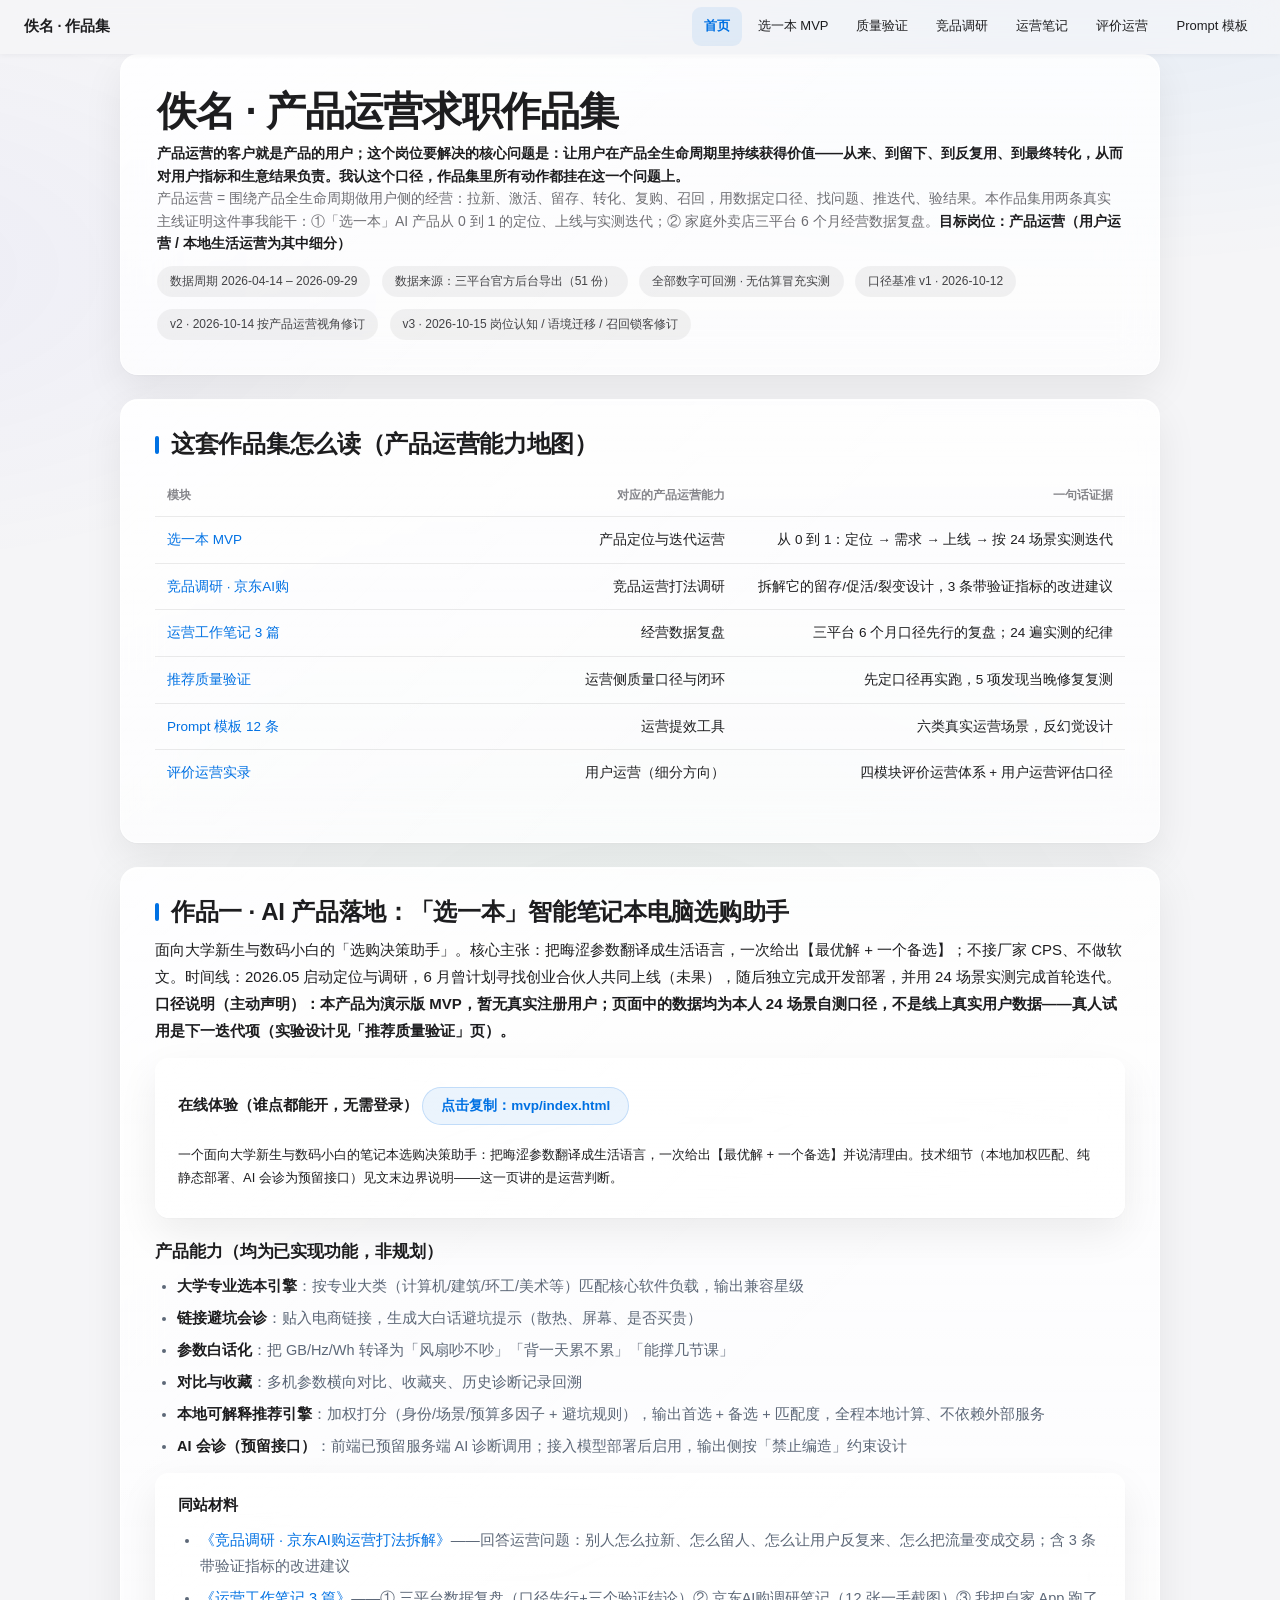
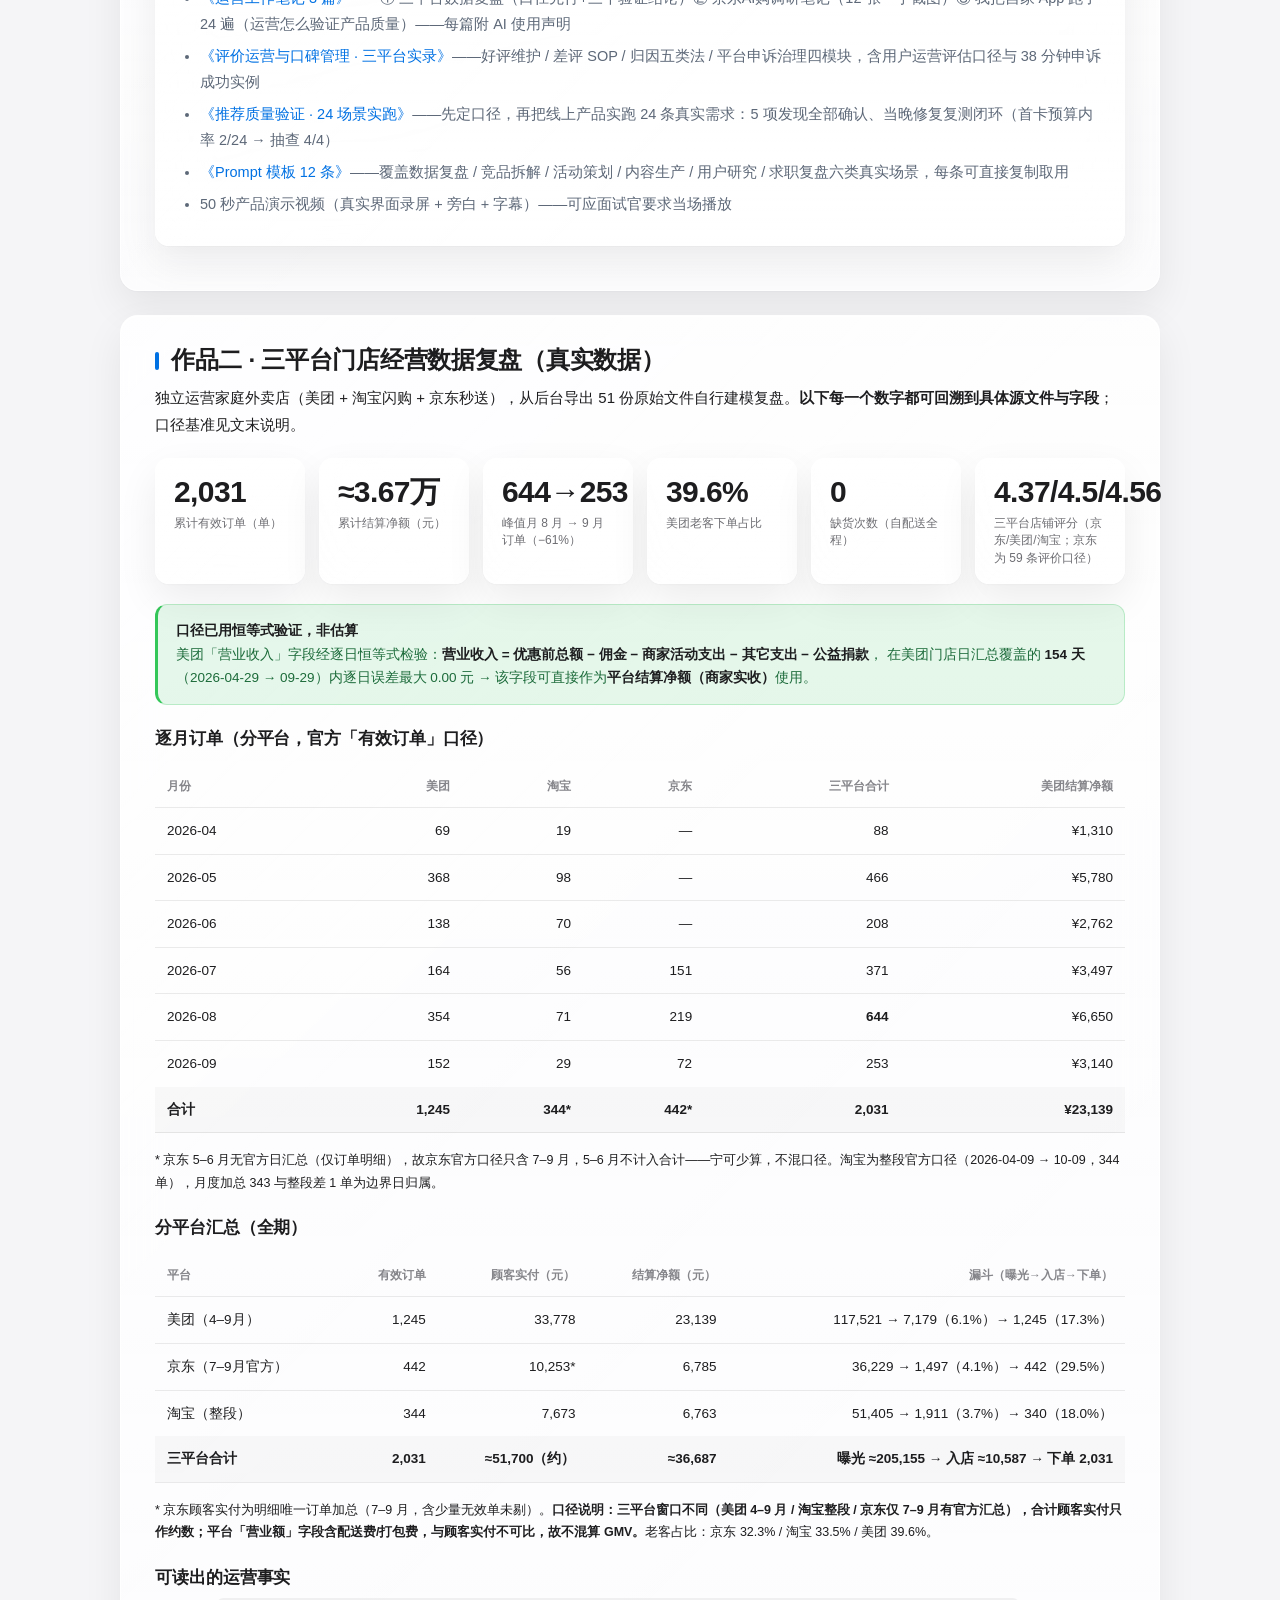
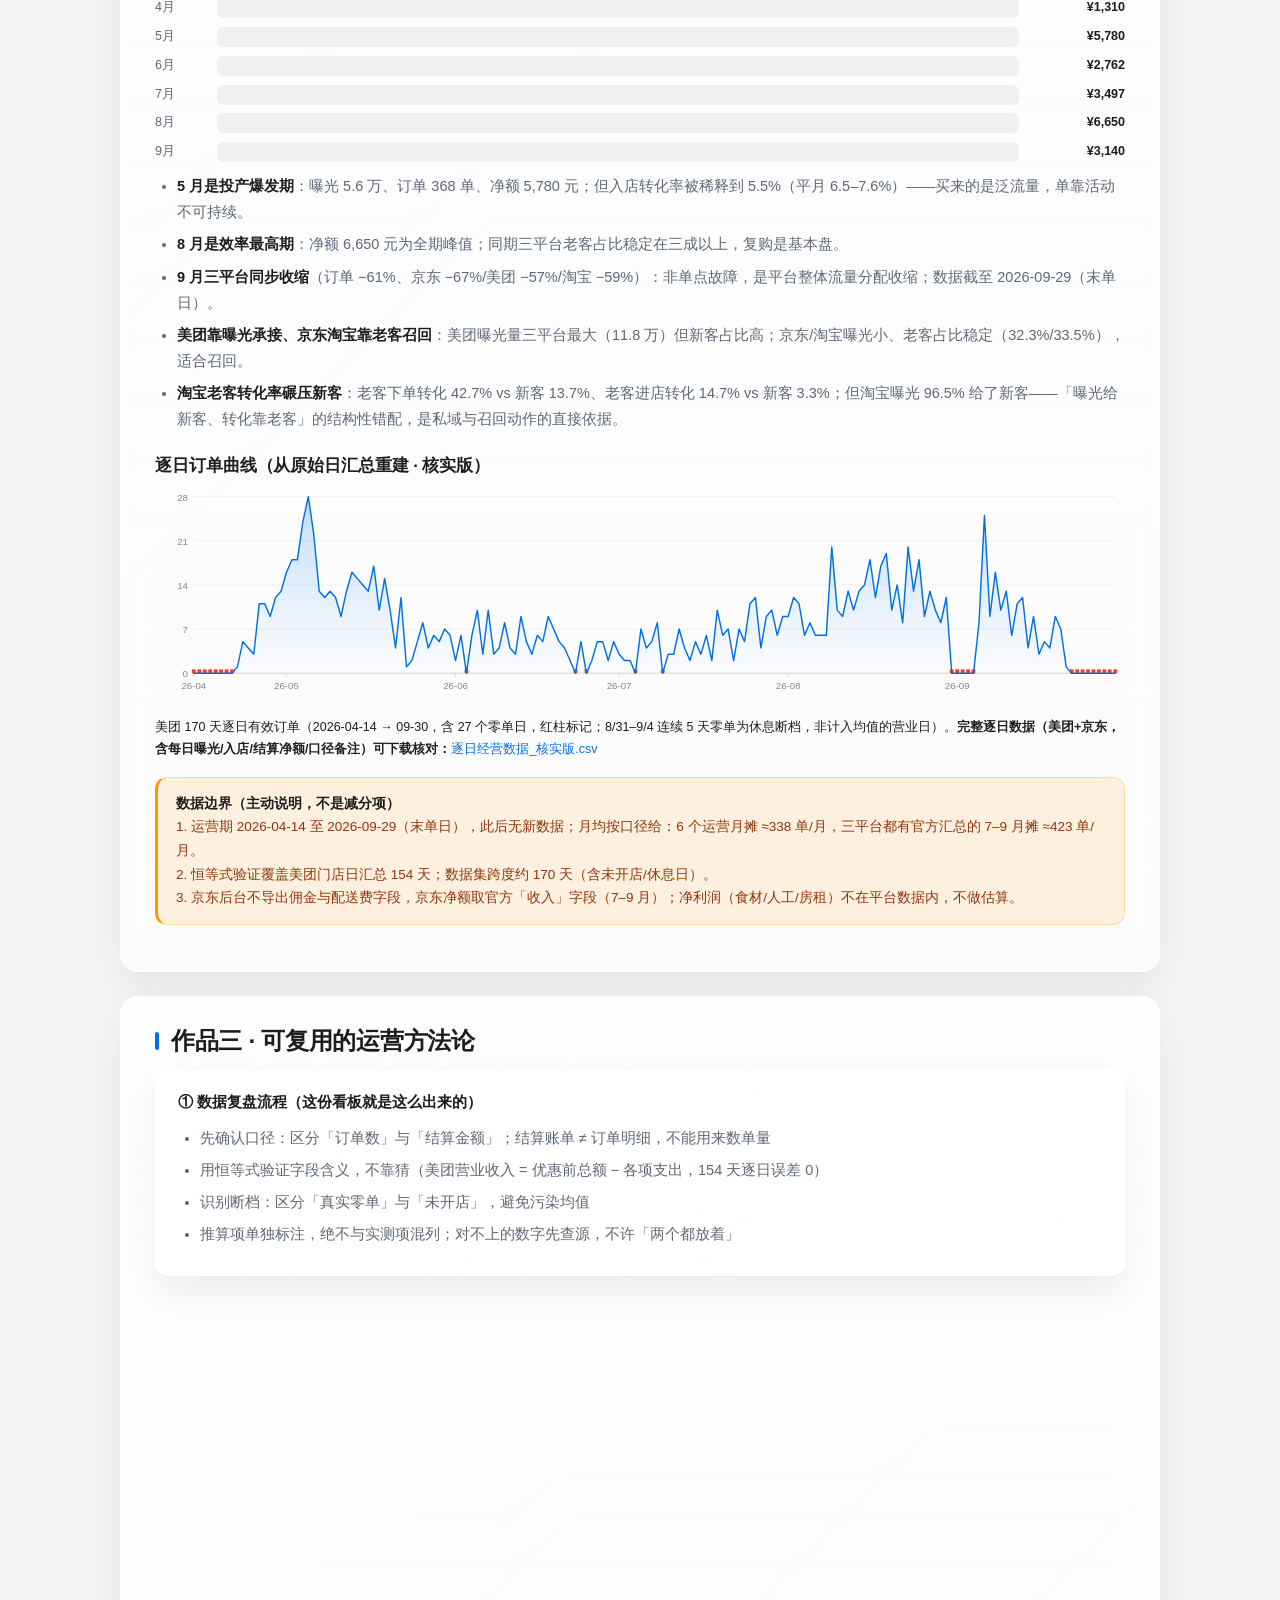
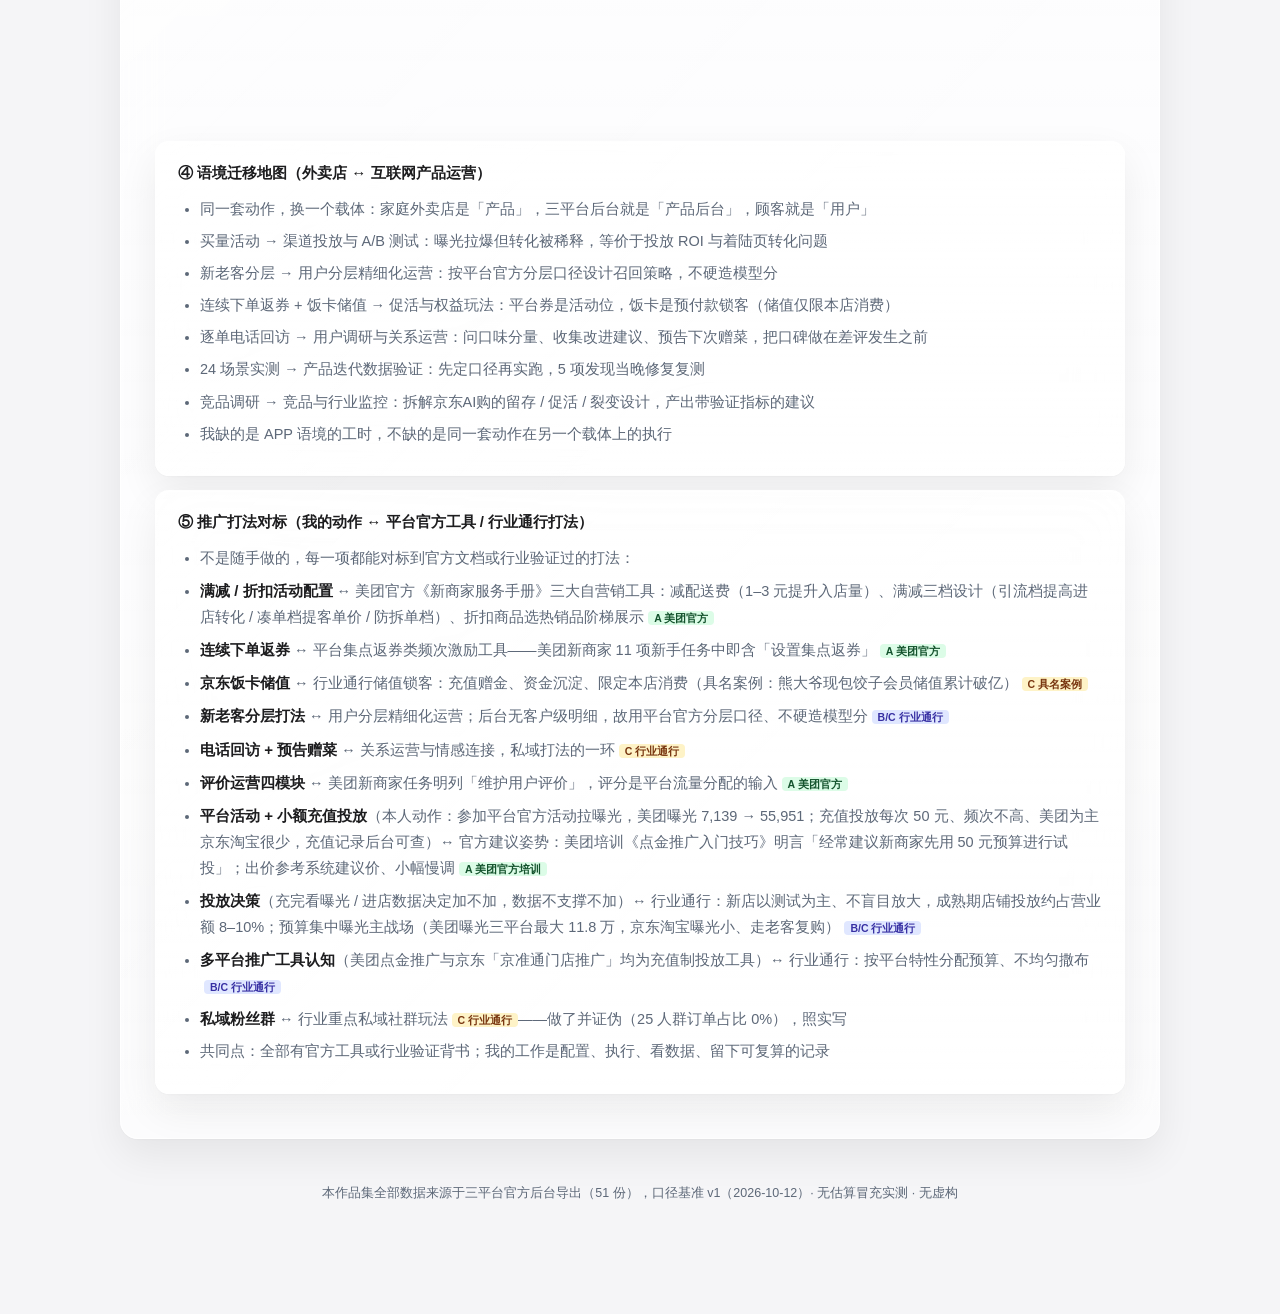
==== commit cce3bf69: "作品集页面姓名统一改为佚名，降低公开暴露信息" ====
--- a/index.html
+++ b/index.html
@@ -1,620 +1,620 @@
-<!DOCTYPE html>-
-<html lang="zh-CN">-
-<head>-
-<meta charset="UTF-8">-
-<meta name="viewport" content="width=device-width,initial-scale=1">-
-<title>钟京松 · 产品运营求职作品集</title>-
-<style>-
-*{box-sizing:border-box;margin:0;padding:0}-
-:root{-
-  --bg:#f5f7fa; --surface:#ffffff; --surface-2:#fbfcfe;-
-  --ink:#15202e; --muted:#5d6878; --faint:#8a96a6;-
-  --line:#e8edf3; --line-2:#eff3f8;-
-  --primary:#2563eb; --primary-600:#1d4ed8; --primary-soft:#eef4ff;-
-  --emerald:#0e9d6b; --emerald-soft:#e8f7f0;-
-  --amber:#d97706; --amber-soft:#fdf3e3;-
-  --radius:16px; --radius-sm:12px;-
-  --shadow:0 1px 2px rgba(16,24,40,.04),0 8px 24px rgba(16,24,40,.06);-
-  --font:-apple-system,BlinkMacSystemFont,"Segoe UI","PingFang SC","Microsoft YaHei",sans-serif;-
-}-
-body{font-family:var(--font);background:var(--bg);color:var(--ink);-
-line-height:1.75;-webkit-font-smoothing:antialiased;font-size:15px}-
-.wrap{max-width:1080px;margin:0 auto;padding:0 20px 90px}-
-header{background:var(--surface);border:1px solid var(--line);border-radius:var(--radius);-
-padding:30px 32px;margin-bottom:24px;box-shadow:var(--shadow)}-
-h1{font-size:26px;font-weight:800;letter-spacing:-.3px;line-height:1.2}-
-.sub{color:var(--muted);font-size:14px;margin-top:9px;line-height:1.6}-
-.tag{display:inline-block;background:var(--surface-2);color:var(--muted);font-size:12px;-
-font-weight:500;padding:5px 12px;border-radius:20px;margin:12px 7px 0 0;border:1px solid var(--line)}-
-section{background:var(--surface);border:1px solid var(--line);border-radius:var(--radius);-
-padding:30px 32px;margin-bottom:24px;box-shadow:var(--shadow)}-
-h2{font-size:19px;font-weight:800;margin-bottom:8px;display:flex;align-items:center;gap:12px;letter-spacing:-.2px}-
-h2::before{content:"";width:4px;height:18px;background:var(--primary);border-radius:2px}-
-h3{font-size:15.5px;font-weight:700;margin:24px 0 10px;color:var(--ink)}-
-p{color:var(--muted);font-size:14.5px;margin:9px 0;line-height:1.8}-
-ul{margin:10px 0 10px 22px;color:var(--muted);font-size:14.5px}-
-li{margin:6px 0;line-height:1.8}-
-b{color:var(--ink)}-
-.kpis{display:grid;grid-template-columns:repeat(auto-fit,minmax(150px,1fr));gap:14px;margin:20px 0}-
-.kpi{background:var(--surface-2);border:1px solid var(--line);border-radius:var(--radius-sm);padding:16px 18px}-
-.kpi .v{font-size:24px;font-weight:800;color:var(--ink);font-variant-numeric:tabular-nums;letter-spacing:-.5px}-
-.kpi .l{font-size:12px;color:var(--muted);margin-top:4px;line-height:1.4}-
-table{width:100%;border-collapse:collapse;font-size:13px;margin:16px 0}-
-th,td{padding:10px 11px;text-align:right;border-bottom:1px solid var(--line-2)}-
-th:first-child,td:first-child{text-align:left}-
-th{background:var(--surface-2);font-weight:700;color:var(--muted);font-size:12px}-
-tbody tr:last-child td{border-bottom:none}-
-tfoot td{background:var(--surface-2);font-weight:700}-
-.note{background:var(--amber-soft);border:1px solid #fde3b0;border-left:4px solid var(--amber);-
-border-radius:10px;padding:14px 18px;font-size:13.5px;color:#8a5a08;margin:16px 0;line-height:1.8}-
-.ok{background:var(--emerald-soft);border:1px solid #b6ebd2;border-left:4px solid var(--emerald);-
-border-radius:10px;padding:14px 18px;font-size:13.5px;color:#067a52;margin:16px 0;line-height:1.8}-
-a{color:var(--primary);text-decoration:none;font-weight:600}-
-a:hover{text-decoration:underline}-
-.copy{background:var(--surface-2);border:1px solid var(--line);border-radius:9px;padding:10px 13px;-
-font-family:ui-monospace,Menlo,Consolas,monospace;font-size:12.5px;word-break:break-all;-
-margin:10px 0;color:#334155;cursor:pointer}-
-.copy:hover{border-color:#c7d7f5;background:var(--primary-soft)}-
-.card{border:1px solid var(--line);border-radius:var(--radius-sm);padding:18px 20px;margin:14px 0;background:var(--surface-2)}-
-.card b{font-size:15px}-
-.bar-row{display:flex;align-items:center;gap:10px;margin:7px 0;font-size:12.5px}-
-.bar-row .lb{width:52px;color:var(--muted);flex-shrink:0}-
-.bar-row .tr{flex:1;background:var(--line-2);border-radius:6px;height:20px;position:relative;overflow:hidden}-
-.bar-row .fl{height:100%;border-radius:6px}-
-.bar-row .vl{width:96px;text-align:right;font-variant-numeric:tabular-nums;flex-shrink:0;color:var(--ink);font-weight:600}-
-#nav{position:sticky;top:0;z-index:100;background:rgba(255,255,255,.92);-
-border-bottom:1px solid var(--line);display:flex;align-items:center;gap:6px;flex-wrap:wrap;-
-padding:0 20px;box-shadow:0 1px 6px rgba(16,24,40,.05)}-
-#nav .brand{font-weight:800;font-size:14.5px;color:var(--ink);margin-right:auto;padding:14px 4px;letter-spacing:-.3px;white-space:nowrap}-
-#nav a{padding:14px 14px;font-size:13.5px;color:var(--muted);text-decoration:none;font-weight:600;white-space:nowrap}-
-#nav a:hover{color:var(--primary);text-decoration:none}-
-#nav a.on{color:var(--primary);border-bottom:2px solid var(--primary)}-
-@media (max-width:640px){-
- .wrap{padding:0 14px 70px} header,section{padding:22px 18px}-
- h1{font-size:22px}h2{font-size:17px}-
-}-
-</style>-
-<link rel="stylesheet" href="assets/apple-fx.css">-
-</head>-
-<body>-
-<nav id="nav">-
-  <span class="brand">钟京松 · 作品集</span>-
-  <a href="/" class="on">首页</a>-
-  <a href="/mvp/index.html">选一本 MVP</a>-
-  <a href="/evaluation/index.html">质量验证</a>-
-  <a href="/analysis/index.html">竞品调研</a>-
-  <a href="/aigc/index.html">运营笔记</a>-
-  <a href="/reviews/index.html">评价运营</a>-
-  <a href="/prompts/index.html">Prompt 模板</a>-
-</nav>-
-<div class="wrap">-
--
-<header id="hero">-
-  <h1>钟京松 · 产品运营求职作品集</h1>-
-  <div class="sub"><b>产品运营的客户就是产品的用户；这个岗位要解决的核心问题是：让用户在产品全生命周期里持续获得价值——从来、到留下、到反复用、到最终转化，从而对用户指标和生意结果负责。我认这个口径，作品集里所有动作都挂在这一个问题上。</b><br>产品运营 = 围绕产品全生命周期做用户侧的经营：拉新、激活、留存、转化、复购、召回，用数据定口径、找问题、推迭代、验结果。本作品集用两条真实主线证明这件事我能干：①「选一本」AI 产品从 0 到 1 的定位、上线与实测迭代；② 家庭外卖店三平台 6 个月经营数据复盘。<b>目标岗位：产品运营（用户运营 / 本地生活运营为其中细分）</b></div>-
-  <div>-
-    <span class="tag">数据周期 2026-04-14 – 2026-09-29</span>-
-    <span class="tag">数据来源：三平台官方后台导出（51 份）</span>-
-    <span class="tag">全部数字可回溯 · 无估算冒充实测</span>-
-    <span class="tag">口径基准 v1 · 2026-10-12</span>-
-    <span class="tag">v2 · 2026-10-14 按产品运营视角修订</span>-
-    <span class="tag">v3 · 2026-10-15 岗位认知 / 语境迁移 / 召回锁客修订</span>-
-  </div>-
-</header>-
--
-<section>-
-  <h2>这套作品集怎么读（产品运营能力地图）</h2>-
-  <table>-
-    <thead><tr><th style="width:26%">模块</th><th style="width:34%">对应的产品运营能力</th><th>一句话证据</th></tr></thead>-
-    <tbody>-
-      <tr><td><a href="/mvp/index.html">选一本 MVP</a></td><td>产品定位与迭代运营</td><td>从 0 到 1：定位 → 需求 → 上线 → 按 24 场景实测迭代</td></tr>-
-      <tr><td><a href="/analysis/index.html">竞品调研 · 京东AI购</a></td><td>竞品运营打法调研</td><td>拆解它的留存/促活/裂变设计，3 条带验证指标的改进建议</td></tr>-
-      <tr><td><a href="/aigc/index.html">运营工作笔记 3 篇</a></td><td>经营数据复盘</td><td>三平台 6 个月口径先行的复盘；24 遍实测的纪律</td></tr>-
-      <tr><td><a href="/evaluation/index.html">推荐质量验证</a></td><td>运营侧质量口径与闭环</td><td>先定口径再实跑，5 项发现当晚修复复测</td></tr>-
-      <tr><td><a href="/prompts/index.html">Prompt 模板 12 条</a></td><td>运营提效工具</td><td>六类真实运营场景，反幻觉设计</td></tr>-
-      <tr><td><a href="/reviews/index.html">评价运营实录</a></td><td>用户运营（细分方向）</td><td>四模块评价运营体系 + 用户运营评估口径</td></tr>-
-    </tbody>-
-  </table>-
-</section>-
--
-<!-- ========== 作品一：AI 产品 ========== -->-
-<section>-
-  <h2>作品一 · AI 产品落地：「选一本」智能笔记本电脑选购助手</h2>-
-  <p>面向大学新生与数码小白的「选购决策助手」。核心主张：把晦涩参数翻译成生活语言，一次给出【最优解 + 一个备选】；不接厂家 CPS、不做软文。时间线：2026.05 启动定位与调研，6 月曾计划寻找创业合伙人共同上线（未果），随后独立完成开发部署，并用 24 场景实测完成首轮迭代。<b>口径说明（主动声明）：本产品为演示版 MVP，暂无真实注册用户；页面中的数据均为本人 24 场景自测口径，不是线上真实用户数据——真人试用是下一迭代项（实验设计见「推荐质量验证」页）。</b></p>-
-  <div class="card">-
-    <b>在线体验（谁点都能开，无需登录）</b>-
-    <div class="copy" data-copy="mvp/index.html">点击复制：mvp/index.html</div>-
-    <p style="margin-top:8px;font-size:13px">一个面向大学新生与数码小白的笔记本选购决策助手：把晦涩参数翻译成生活语言，一次给出【最优解 + 一个备选】并说清理由。技术细节（本地加权匹配、纯静态部署、AI 会诊为预留接口）见文末边界说明——这一页讲的是运营判断。</p>-
-  </div>-
-  <h3>产品能力（均为已实现功能，非规划）</h3>-
-  <ul>-
-    <li><b>大学专业选本引擎</b>：按专业大类（计算机/建筑/环工/美术等）匹配核心软件负载，输出兼容星级</li>-
-    <li><b>链接避坑会诊</b>：贴入电商链接，生成大白话避坑提示（散热、屏幕、是否买贵）</li>-
-    <li><b>参数白话化</b>：把 GB/Hz/Wh 转译为「风扇吵不吵」「背一天累不累」「能撑几节课」</li>-
-    <li><b>对比与收藏</b>：多机参数横向对比、收藏夹、历史诊断记录回溯</li>-
-    <li><b>本地可解释推荐引擎</b>：加权打分（身份/场景/预算多因子 + 避坑规则），输出首选 + 备选 + 匹配度，全程本地计算、不依赖外部服务</li>-
-    <li><b>AI 会诊（预留接口）</b>：前端已预留服务端 AI 诊断调用；接入模型部署后启用，输出侧按「禁止编造」约束设计</li>-
-  </ul>-
-  <div class="card">-
-    <b>同站材料</b>-
-    <ul style="margin-top:8px">-
-      <li><a href="/analysis/index.html">《竞品调研 · 京东AI购运营打法拆解》</a>——回答运营问题：别人怎么拉新、怎么留人、怎么让用户反复来、怎么把流量变成交易；含 3 条带验证指标的改进建议</li>-
-      <li><a href="/aigc/index.html">《运营工作笔记 3 篇》</a>——① 三平台数据复盘（口径先行+三个验证结论）② 京东AI购调研笔记（12 张一手截图）③ 我把自家 App 跑了 24 遍（运营怎么验证产品质量）——每篇附 AI 使用声明</li>-
-      <li><a href="/reviews/index.html">《评价运营与口碑管理 · 三平台实录》</a>——好评维护 / 差评 SOP / 归因五类法 / 平台申诉治理四模块，含用户运营评估口径与 38 分钟申诉成功实例</li>-
-      <li><a href="/evaluation/index.html">《推荐质量验证 · 24 场景实跑》</a>——先定口径，再把线上产品实跑 24 条真实需求：5 项发现全部确认、当晚修复复测闭环（首卡预算内率 2/24 → 抽查 4/4）</li>-
-      <li><a href="/prompts/index.html">《Prompt 模板 12 条》</a>——覆盖数据复盘 / 竞品拆解 / 活动策划 / 内容生产 / 用户研究 / 求职复盘六类真实场景，每条可直接复制取用</li>-
-      <li>50 秒产品演示视频（真实界面录屏 + 旁白 + 字幕）——可应面试官要求当场播放</li>-
-    </ul>-
-  </div>-
-</section>-
--
-<!-- ========== 作品二：数据看板 ========== -->-
-<section id="data">-
-  <h2>作品二 · 三平台门店经营数据复盘（真实数据）</h2>-
-  <p>独立运营家庭外卖店（美团 + 淘宝闪购 + 京东秒送），从后台导出 51 份原始文件自行建模复盘。<b>以下每一个数字都可回溯到具体源文件与字段</b>；口径基准见文末说明。</p>-
--
-  <div class="kpis">-
-    <div class="kpi"><div class="v" data-count="2031">2,031</div><div class="l">累计有效订单（单）</div></div>-
-    <div class="kpi"><div class="v">≈3.67万</div><div class="l">累计结算净额（元）</div></div>-
-    <div class="kpi"><div class="v">644→253</div><div class="l">峰值月 8 月 → 9 月订单（−61%）</div></div>-
-    <div class="kpi"><div class="v" data-count="39.6" data-suffix="%">39.6%</div><div class="l">美团老客下单占比</div></div>-
-    <div class="kpi"><div class="v" data-count="0">0</div><div class="l">缺货次数（自配送全程）</div></div>-
-    <div class="kpi"><div class="v">4.37/4.5/4.56</div><div class="l">三平台店铺评分（京东/美团/淘宝；京东为 59 条评价口径）</div></div>-
-  </div>-
--
-  <div class="ok"><b>口径已用恒等式验证，非估算</b><br>-
-  美团「营业收入」字段经逐日恒等式检验：<b>营业收入 = 优惠前总额 − 佣金 − 商家活动支出 − 其它支出 − 公益捐款</b>，-
-  在美团门店日汇总覆盖的 <b>154 天</b>（2026-04-29 → 09-29）内逐日误差最大 0.00 元 → 该字段可直接作为<b>平台结算净额（商家实收）</b>使用。</div>-
--
-  <h3>逐月订单（分平台，官方「有效订单」口径）</h3>-
-  <table>-
-    <thead><tr><th>月份</th><th>美团</th><th>淘宝</th><th>京东</th><th>三平台合计</th><th>美团结算净额</th></tr></thead>-
-    <tbody>-
-      <tr><td>2026-04</td><td>69</td><td>19</td><td>—</td><td>88</td><td>¥1,310</td></tr>-
-      <tr><td>2026-05</td><td>368</td><td>98</td><td>—</td><td>466</td><td>¥5,780</td></tr>-
-      <tr><td>2026-06</td><td>138</td><td>70</td><td>—</td><td>208</td><td>¥2,762</td></tr>-
-      <tr><td>2026-07</td><td>164</td><td>56</td><td>151</td><td>371</td><td>¥3,497</td></tr>-
-      <tr><td>2026-08</td><td>354</td><td>71</td><td>219</td><td><b>644</b></td><td>¥6,650</td></tr>-
-      <tr><td>2026-09</td><td>152</td><td>29</td><td>72</td><td>253</td><td>¥3,140</td></tr>-
-    </tbody>-
-    <tfoot><tr><td>合计</td><td>1,245</td><td>344*</td><td>442*</td><td><b>2,031</b></td><td>¥23,139</td></tr></tfoot>-
-  </table>-
-  <p style="font-size:12.5px">* 京东 5–6 月无官方日汇总（仅订单明细），故京东官方口径只含 7–9 月，5–6 月不计入合计——宁可少算，不混口径。淘宝为整段官方口径（2026-04-09 → 10-09，344 单），月度加总 343 与整段差 1 单为边界日归属。</p>-
--
-  <h3>分平台汇总（全期）</h3>-
-  <table>-
-    <thead><tr><th>平台</th><th>有效订单</th><th>顾客实付（元）</th><th>结算净额（元）</th><th>漏斗（曝光→入店→下单）</th></tr></thead>-
-    <tbody>-
-      <tr><td>美团（4–9月）</td><td>1,245</td><td>33,778</td><td>23,139</td><td>117,521 → 7,179（6.1%）→ 1,245（17.3%）</td></tr>-
-      <tr><td>京东（7–9月官方）</td><td>442</td><td>10,253*</td><td>6,785</td><td>36,229 → 1,497（4.1%）→ 442（29.5%）</td></tr>-
-      <tr><td>淘宝（整段）</td><td>344</td><td>7,673</td><td>6,763</td><td>51,405 → 1,911（3.7%）→ 340（18.0%）</td></tr>-
-    </tbody>-
-    <tfoot><tr><td>三平台合计</td><td><b>2,031</b></td><td><b>≈51,700（约）</b></td><td><b>≈36,687</b></td><td>曝光 ≈205,155 → 入店 ≈10,587 → 下单 2,031</td></tr></tfoot>-
-  </table>-
-  <p style="font-size:12.5px">* 京东顾客实付为明细唯一订单加总（7–9 月，含少量无效单未剔）。<b>口径说明：三平台窗口不同（美团 4–9 月 / 淘宝整段 / 京东仅 7–9 月有官方汇总），合计顾客实付只作约数；平台「营业额」字段含配送费/打包费，与顾客实付不可比，故不混算 GMV。</b>老客占比：京东 32.3% / 淘宝 33.5% / 美团 39.6%。</p>-
--
-  <h3>可读出的运营事实</h3>-
-  <div id="mtbars"></div>-
-  <ul>-
-    <li><b>5 月是投产爆发期</b>：曝光 5.6 万、订单 368 单、净额 5,780 元；但入店转化率被稀释到 5.5%（平月 6.5–7.6%）——买来的是泛流量，单靠活动不可持续。</li>-
-    <li><b>8 月是效率最高期</b>：净额 6,650 元为全期峰值；同期三平台老客占比稳定在三成以上，复购是基本盘。</li>-
-    <li><b>9 月三平台同步收缩</b>（订单 −61%、京东 −67%/美团 −57%/淘宝 −59%）：非单点故障，是平台整体流量分配收缩；数据截至 2026-09-29（末单日）。</li>-
-    <li><b>美团靠曝光承接、京东淘宝靠老客召回</b>：美团曝光量三平台最大（11.8 万）但新客占比高；京东/淘宝曝光小、老客占比稳定（32.3%/33.5%），适合召回。</li>-
-    <li><b>淘宝老客转化率碾压新客</b>：老客下单转化 42.7% vs 新客 13.7%、老客进店转化 14.7% vs 新客 3.3%；但淘宝曝光 96.5% 给了新客——「曝光给新客、转化靠老客」的结构性错配，是私域与召回动作的直接依据。</li>-
-  </ul>-
--
-  <h3>逐日订单曲线（从原始日汇总重建 · 核实版）</h3>-
-  <svg id="dchart" viewBox="0 0 1000 220" preserveAspectRatio="none"></svg>-
-  <p style="font-size:12.5px">美团 170 天逐日有效订单（2026-04-14 → 09-30，含 27 个零单日，红柱标记；8/31–9/4 连续 5 天零单为休息断档，非计入均值的营业日）。<b>完整逐日数据（美团+京东，含每日曝光/入店/结算净额/口径备注）可下载核对：</b><a href="逐日经营数据_核实版.csv" download>逐日经营数据_核实版.csv</a></p>-
--
-  <div class="note"><b>数据边界（主动说明，不是减分项）</b><br>-
-  1. 运营期 2026-04-14 至 2026-09-29（末单日），此后无新数据；月均按口径给：6 个运营月摊 ≈338 单/月，三平台都有官方汇总的 7–9 月摊 ≈423 单/月。<br>-
-  2. 恒等式验证覆盖美团门店日汇总 154 天；数据集跨度约 170 天（含未开店/休息日）。<br>-
-  3. 京东后台不导出佣金与配送费字段，京东净额取官方「收入」字段（7–9 月）；净利润（食材/人工/房租）不在平台数据内，不做估算。</div>-
-</section>-
--
-<!-- ========== 作品三：方法论 ========== -->-
-<section id="method">-
-  <h2>作品三 · 可复用的运营方法论</h2>-
-  <div class="card"><b>① 数据复盘流程（这份看板就是这么出来的）</b><ul>-
-    <li>先确认口径：区分「订单数」与「结算金额」；结算账单 ≠ 订单明细，不能用来数单量</li>-
-    <li>用恒等式验证字段含义，不靠猜（美团营业收入 = 优惠前总额 − 各项支出，154 天逐日误差 0）</li>-
-    <li>识别断档：区分「真实零单」与「未开店」，避免污染均值</li>-
-    <li>推算项单独标注，绝不与实测项混列；对不上的数字先查源，不许「两个都放着」</li>-
-  </ul></div>-
-  <div class="card"><b>② 增长实验格式（假设 → 实验 → 数据 → 结论）</b><ul>-
-    <li>每个运营动作先提假设，再用后台真数验证，证伪的照实写</li>-
-    <li>实例：平台活动能把曝光拉爆（5 月 +683%）但稀释入店转化；私域粉丝群 25 人群订单占比 0%（证伪，不写转化成果）；9 月塌方用「订单 = 曝光 × 进店率 × 下单转化率」MECE 拆到曝光下滑而非转化失效</li>-
-  </ul></div>-
-  <div class="card"><b>③ 用户分层与复购打法</b><ul>-
-    <li>后台无客户级明细，所以用平台官方的新老客分层做打法设计，不硬造 RFM 分数——口径诚实优先于框架好看</li>-
-    <li>数据依据：老客占比 京东 32.3% / 淘宝 33.5% / 美团 39.6%；淘宝老客下单转化 42.7% vs 新客 13.7%；打法：京东/淘宝做老客召回，美团做曝光承接</li>-
-    <li><b>召回与锁客（2026.04–09 运营期内真实做过）：</b>① 对当日下单用户逐单电话回访——问口味分量、收集改进建议、预告「下次送点小菜」，收到过顾客主动好评；② 借平台连续下单返券活动串复购（满 N 单送券）；③ 引导顾客充值京东外卖饭卡（储值仅限本店消费、有顾客实际充值、后台可查），用预付款锁定后续消费</li>-
-  </ul></div>-
-  <div class="card"><b>④ 语境迁移地图（外卖店 ↔ 互联网产品运营）</b><ul>-
-    <li>同一套动作，换一个载体：家庭外卖店是「产品」，三平台后台就是「产品后台」，顾客就是「用户」</li>-
-    <li>买量活动 → 渠道投放与 A/B 测试：曝光拉爆但转化被稀释，等价于投放 ROI 与着陆页转化问题</li>-
-    <li>新老客分层 → 用户分层精细化运营：按平台官方分层口径设计召回策略，不硬造模型分</li>-
-    <li>连续下单返券 + 饭卡储值 → 促活与权益玩法：平台券是活动位，饭卡是预付款锁客（储值仅限本店消费）</li>-
-    <li>逐单电话回访 → 用户调研与关系运营：问口味分量、收集改进建议、预告下次赠菜，把口碑做在差评发生之前</li>-
-    <li>24 场景实测 → 产品迭代数据验证：先定口径再实跑，5 项发现当晚修复复测</li>-
-    <li>竞品调研 → 竞品与行业监控：拆解京东AI购的留存 / 促活 / 裂变设计，产出带验证指标的建议</li>-
-    <li>我缺的是 APP 语境的工时，不缺的是同一套动作在另一个载体上的执行</li>-
-  </ul></div>-
-  <div class="card"><b>⑤ 推广打法对标（我的动作 ↔ 平台官方工具 / 行业通行打法）</b><ul>-
-    <li>不是随手做的，每一项都能对标到官方文档或行业验证过的打法：</li>-
-    <li><b>满减 / 折扣活动配置</b> ↔ 美团官方《新商家服务手册》三大自营销工具：减配送费（1–3 元提升入店量）、满减三档设计（引流档提高进店转化 / 凑单档提客单价 / 防拆单档）、折扣商品选热销品阶梯展示<span class="grade gA" style="font-size:10.5px;font-weight:700;border-radius:4px;padding:1px 6px;background:#dcfce7;color:#14532d;margin-left:4px">A 美团官方</span></li>-
-    <li><b>连续下单返券</b> ↔ 平台集点返券类频次激励工具——美团新商家 11 项新手任务中即含「设置集点返券」<span style="font-size:10.5px;font-weight:700;border-radius:4px;padding:1px 6px;background:#dcfce7;color:#14532d;margin-left:4px">A 美团官方</span></li>-
-    <li><b>京东饭卡储值</b> ↔ 行业通行储值锁客：充值赠金、资金沉淀、限定本店消费（具名案例：熊大爷现包饺子会员储值累计破亿）<span style="font-size:10.5px;font-weight:700;border-radius:4px;padding:1px 6px;background:#fef3c7;color:#78350f;margin-left:4px">C 具名案例</span></li>-
-    <li><b>新老客分层打法</b> ↔ 用户分层精细化运营；后台无客户级明细，故用平台官方分层口径、不硬造模型分<span style="font-size:10.5px;font-weight:700;border-radius:4px;padding:1px 6px;background:#e0e7ff;color:#3730a3;margin-left:4px">B/C 行业通行</span></li>-
-    <li><b>电话回访 + 预告赠菜</b> ↔ 关系运营与情感连接，私域打法的一环<span style="font-size:10.5px;font-weight:700;border-radius:4px;padding:1px 6px;background:#fef3c7;color:#78350f;margin-left:4px">C 行业通行</span></li>-
-    <li><b>评价运营四模块</b> ↔ 美团新商家任务明列「维护用户评价」，评分是平台流量分配的输入<span style="font-size:10.5px;font-weight:700;border-radius:4px;padding:1px 6px;background:#dcfce7;color:#14532d;margin-left:4px">A 美团官方</span></li>-
-    <li><b>平台活动 + 小额充值投放</b>（本人动作：参加平台官方活动拉曝光，美团曝光 7,139 → 55,951；充值投放每次 50 元、频次不高、美团为主京东淘宝很少，充值记录后台可查）↔ 官方建议姿势：美团培训《点金推广入门技巧》明言「经常建议新商家先用 50 元预算进行试投」；出价参考系统建议价、小幅慢调<span style="font-size:10.5px;font-weight:700;border-radius:4px;padding:1px 6px;background:#dcfce7;color:#14532d;margin-left:4px">A 美团官方培训</span></li>-
-    <li><b>投放决策</b>（充完看曝光 / 进店数据决定加不加，数据不支撑不加）↔ 行业通行：新店以测试为主、不盲目放大，成熟期店铺投放约占营业额 8–10%；预算集中曝光主战场（美团曝光三平台最大 11.8 万，京东淘宝曝光小、走老客复购）<span style="font-size:10.5px;font-weight:700;border-radius:4px;padding:1px 6px;background:#e0e7ff;color:#3730a3;margin-left:4px">B/C 行业通行</span></li>-
-    <li><b>多平台推广工具认知</b>（美团点金推广与京东「京准通门店推广」均为充值制投放工具）↔ 行业通行：按平台特性分配预算、不均匀撒布<span style="font-size:10.5px;font-weight:700;border-radius:4px;padding:1px 6px;background:#e0e7ff;color:#3730a3;margin-left:4px">B/C 行业通行</span></li>-
-    <li><b>私域粉丝群</b> ↔ 行业重点私域社群玩法<span style="font-size:10.5px;font-weight:700;border-radius:4px;padding:1px 6px;background:#fef3c7;color:#78350f;margin-left:4px">C 行业通行</span>——做了并证伪（25 人群订单占比 0%），照实写</li>-
-    <li>共同点：全部有官方工具或行业验证背书；我的工作是配置、执行、看数据、留下可复算的记录</li>-
-  </ul></div>-
-</section>-
--
-<footer style="text-align:center;color:var(--muted);font-size:12.5px;padding:20px">-
-  本作品集全部数据来源于三平台官方后台导出（51 份），口径基准 v1（2026-10-12）· 无估算冒充实测 · 无虚构-
-</footer>-
-</div>-
--
-<script src="daily-data.js"></script>-
-<script>-
-// 美团月度结算净额（官方口径，与口径基准 v1 一致）-
-const M=[{m:'4月',v:1310},{m:'5月',v:5780},{m:'6月',v:2762},{m:'7月',v:3497},{m:'8月',v:6650},{m:'9月',v:3140}];-
-const mx=Math.max(...M.map(x=>x.v));-
-document.getElementById('mtbars').innerHTML=M.map((x,i)=>`-
- <div class="bar-row"><span class="lb">${x.m}</span>-
- <span class="tr"><span class="fl" data-w="${(x.v/mx*100).toFixed(1)}" style="transition-delay:${i*70}ms"></span></span>-
- <span class="vl">¥${x.v.toLocaleString('en-US')}</span></div>`).join('');-
--
-document.querySelectorAll('[data-copy]').forEach(el=>{-
-  el.onclick=()=>{navigator.clipboard.writeText(el.dataset.copy);-
-    const o=el.textContent;el.textContent='✅ 已复制：'+el.dataset.copy;-
-    setTimeout(()=>{el.textContent=o;},1800);};-
-});-
--
-// 逐日订单曲线（重建版：原始日汇总数据 + 面积淡入挂载点）-
-(function(){-
-  var svg=document.getElementById('dchart'); if(!svg) return;-
-  var W=1000,H=220,PL=40,PR=10,PT=12,PB=26;-
-  var vals=MT_DAILY.map(function(d){return d[1];});-
-  var maxV=Math.max.apply(null,vals)||1, n=MT_DAILY.length;-
-  function x(i){return PL+(W-PL-PR)*(n>1?i/(n-1):0);}-
-  function y(v){return H-PB-(H-PT-PB)*(v/maxV);}-
-  var g='<defs><linearGradient id="apargrad" x1="0" y1="0" x2="0" y2="1">'+-
-    '<stop offset="0" stop-color="#0071e3" stop-opacity=".22"/>'+-
-    '<stop offset="1" stop-color="#0071e3" stop-opacity="0"/></linearGradient></defs>';-
-  for(var i=0;i<=4;i++){var gy=PT+(H-PT-PB)*i/4,gv=Math.round(maxV*(1-i/4));-
-    g+='<line x1="'+PL+'" y1="'+gy+'" x2="'+(W-PR)+'" y2="'+gy+'" stroke="rgba(0,0,0,.06)"/>'+-
-       '<text x="'+(PL-6)+'" y="'+(gy+4)+'" font-size="10" fill="#86868b" text-anchor="end">'+gv+'</text>';}-
-  var areaPts=PL+','+(H-PB)+' '+MT_DAILY.map(function(d,i){return x(i)+','+y(d[1]);}).join(' ')+' '+(W-PR)+','+(H-PB);-
-  g+='<polygon class="ap-area" points="'+areaPts+'" fill="url(#apargrad)"/>';-
-  MT_DAILY.forEach(function(d,i){if(d[1]===0){var bw=Math.max(1.5,(W-PL-PR)/n*0.7);-
-    g+='<rect x="'+(x(i)-bw/2)+'" y="'+(H-PB-4)+'" width="'+bw+'" height="4" fill="#ff3b30" rx="1"/>';}});-
-  var pts=MT_DAILY.map(function(d,i){return x(i)+','+y(d[1]);}).join(' ');-
-  g+='<polyline points="'+pts+'" fill="none" stroke="#0071e3" stroke-width="1.5" stroke-linejoin="round" stroke-linecap="round"/>';-
-  var seen={};-
-  MT_DAILY.forEach(function(d,i){var k=d[0].slice(0,7);if(!seen[k]){seen[k]=1;-
-    g+='<line x1="'+x(i)+'" y1="'+(H-PB)+'" x2="'+x(i)+'" y2="'+(H-PB+4)+'" stroke="rgba(0,0,0,.12)"/>'+-
-       '<text x="'+x(i)+'" y="'+(H-PB+16)+'" font-size="10" fill="#86868b" text-anchor="middle">'+k.slice(2)+'</text>';}});-
-  g+='<line x1="'+PL+'" y1="'+(H-PB)+'" x2="'+(W-PR)+'" y2="'+(H-PB)+'" stroke="rgba(0,0,0,.12)"/>';-
-  svg.innerHTML=g;-
-})();-
-</script>-
-<script src="assets/apple-fx.js" defer></script>-
-</body></html>-
+<!DOCTYPE html>
+
+<html lang="zh-CN">
+
+<head>
+
+<meta charset="UTF-8">
+
+<meta name="viewport" content="width=device-width,initial-scale=1">
+
+<title>佚名 · 产品运营求职作品集</title>
+
+<style>
+
+*{box-sizing:border-box;margin:0;padding:0}
+
+:root{
+
+  --bg:#f5f7fa; --surface:#ffffff; --surface-2:#fbfcfe;
+
+  --ink:#15202e; --muted:#5d6878; --faint:#8a96a6;
+
+  --line:#e8edf3; --line-2:#eff3f8;
+
+  --primary:#2563eb; --primary-600:#1d4ed8; --primary-soft:#eef4ff;
+
+  --emerald:#0e9d6b; --emerald-soft:#e8f7f0;
+
+  --amber:#d97706; --amber-soft:#fdf3e3;
+
+  --radius:16px; --radius-sm:12px;
+
+  --shadow:0 1px 2px rgba(16,24,40,.04),0 8px 24px rgba(16,24,40,.06);
+
+  --font:-apple-system,BlinkMacSystemFont,"Segoe UI","PingFang SC","Microsoft YaHei",sans-serif;
+
+}
+
+body{font-family:var(--font);background:var(--bg);color:var(--ink);
+
+line-height:1.75;-webkit-font-smoothing:antialiased;font-size:15px}
+
+.wrap{max-width:1080px;margin:0 auto;padding:0 20px 90px}
+
+header{background:var(--surface);border:1px solid var(--line);border-radius:var(--radius);
+
+padding:30px 32px;margin-bottom:24px;box-shadow:var(--shadow)}
+
+h1{font-size:26px;font-weight:800;letter-spacing:-.3px;line-height:1.2}
+
+.sub{color:var(--muted);font-size:14px;margin-top:9px;line-height:1.6}
+
+.tag{display:inline-block;background:var(--surface-2);color:var(--muted);font-size:12px;
+
+font-weight:500;padding:5px 12px;border-radius:20px;margin:12px 7px 0 0;border:1px solid var(--line)}
+
+section{background:var(--surface);border:1px solid var(--line);border-radius:var(--radius);
+
+padding:30px 32px;margin-bottom:24px;box-shadow:var(--shadow)}
+
+h2{font-size:19px;font-weight:800;margin-bottom:8px;display:flex;align-items:center;gap:12px;letter-spacing:-.2px}
+
+h2::before{content:"";width:4px;height:18px;background:var(--primary);border-radius:2px}
+
+h3{font-size:15.5px;font-weight:700;margin:24px 0 10px;color:var(--ink)}
+
+p{color:var(--muted);font-size:14.5px;margin:9px 0;line-height:1.8}
+
+ul{margin:10px 0 10px 22px;color:var(--muted);font-size:14.5px}
+
+li{margin:6px 0;line-height:1.8}
+
+b{color:var(--ink)}
+
+.kpis{display:grid;grid-template-columns:repeat(auto-fit,minmax(150px,1fr));gap:14px;margin:20px 0}
+
+.kpi{background:var(--surface-2);border:1px solid var(--line);border-radius:var(--radius-sm);padding:16px 18px}
+
+.kpi .v{font-size:24px;font-weight:800;color:var(--ink);font-variant-numeric:tabular-nums;letter-spacing:-.5px}
+
+.kpi .l{font-size:12px;color:var(--muted);margin-top:4px;line-height:1.4}
+
+table{width:100%;border-collapse:collapse;font-size:13px;margin:16px 0}
+
+th,td{padding:10px 11px;text-align:right;border-bottom:1px solid var(--line-2)}
+
+th:first-child,td:first-child{text-align:left}
+
+th{background:var(--surface-2);font-weight:700;color:var(--muted);font-size:12px}
+
+tbody tr:last-child td{border-bottom:none}
+
+tfoot td{background:var(--surface-2);font-weight:700}
+
+.note{background:var(--amber-soft);border:1px solid #fde3b0;border-left:4px solid var(--amber);
+
+border-radius:10px;padding:14px 18px;font-size:13.5px;color:#8a5a08;margin:16px 0;line-height:1.8}
+
+.ok{background:var(--emerald-soft);border:1px solid #b6ebd2;border-left:4px solid var(--emerald);
+
+border-radius:10px;padding:14px 18px;font-size:13.5px;color:#067a52;margin:16px 0;line-height:1.8}
+
+a{color:var(--primary);text-decoration:none;font-weight:600}
+
+a:hover{text-decoration:underline}
+
+.copy{background:var(--surface-2);border:1px solid var(--line);border-radius:9px;padding:10px 13px;
+
+font-family:ui-monospace,Menlo,Consolas,monospace;font-size:12.5px;word-break:break-all;
+
+margin:10px 0;color:#334155;cursor:pointer}
+
+.copy:hover{border-color:#c7d7f5;background:var(--primary-soft)}
+
+.card{border:1px solid var(--line);border-radius:var(--radius-sm);padding:18px 20px;margin:14px 0;background:var(--surface-2)}
+
+.card b{font-size:15px}
+
+.bar-row{display:flex;align-items:center;gap:10px;margin:7px 0;font-size:12.5px}
+
+.bar-row .lb{width:52px;color:var(--muted);flex-shrink:0}
+
+.bar-row .tr{flex:1;background:var(--line-2);border-radius:6px;height:20px;position:relative;overflow:hidden}
+
+.bar-row .fl{height:100%;border-radius:6px}
+
+.bar-row .vl{width:96px;text-align:right;font-variant-numeric:tabular-nums;flex-shrink:0;color:var(--ink);font-weight:600}
+
+#nav{position:sticky;top:0;z-index:100;background:rgba(255,255,255,.92);
+
+border-bottom:1px solid var(--line);display:flex;align-items:center;gap:6px;flex-wrap:wrap;
+
+padding:0 20px;box-shadow:0 1px 6px rgba(16,24,40,.05)}
+
+#nav .brand{font-weight:800;font-size:14.5px;color:var(--ink);margin-right:auto;padding:14px 4px;letter-spacing:-.3px;white-space:nowrap}
+
+#nav a{padding:14px 14px;font-size:13.5px;color:var(--muted);text-decoration:none;font-weight:600;white-space:nowrap}
+
+#nav a:hover{color:var(--primary);text-decoration:none}
+
+#nav a.on{color:var(--primary);border-bottom:2px solid var(--primary)}
+
+@media (max-width:640px){
+
+ .wrap{padding:0 14px 70px} header,section{padding:22px 18px}
+
+ h1{font-size:22px}h2{font-size:17px}
+
+}
+
+</style>
+
+<link rel="stylesheet" href="assets/apple-fx.css">
+
+</head>
+
+<body>
+
+<nav id="nav">
+
+  <span class="brand">佚名 · 作品集</span>
+
+  <a href="/" class="on">首页</a>
+
+  <a href="/mvp/index.html">选一本 MVP</a>
+
+  <a href="/evaluation/index.html">质量验证</a>
+
+  <a href="/analysis/index.html">竞品调研</a>
+
+  <a href="/aigc/index.html">运营笔记</a>
+
+  <a href="/reviews/index.html">评价运营</a>
+
+  <a href="/prompts/index.html">Prompt 模板</a>
+
+</nav>
+
+<div class="wrap">
+
+
+
+<header id="hero">
+
+  <h1>佚名 · 产品运营求职作品集</h1>
+
+  <div class="sub"><b>产品运营的客户就是产品的用户；这个岗位要解决的核心问题是：让用户在产品全生命周期里持续获得价值——从来、到留下、到反复用、到最终转化，从而对用户指标和生意结果负责。我认这个口径，作品集里所有动作都挂在这一个问题上。</b><br>产品运营 = 围绕产品全生命周期做用户侧的经营：拉新、激活、留存、转化、复购、召回，用数据定口径、找问题、推迭代、验结果。本作品集用两条真实主线证明这件事我能干：①「选一本」AI 产品从 0 到 1 的定位、上线与实测迭代；② 家庭外卖店三平台 6 个月经营数据复盘。<b>目标岗位：产品运营（用户运营 / 本地生活运营为其中细分）</b></div>
+
+  <div>
+
+    <span class="tag">数据周期 2026-04-14 – 2026-09-29</span>
+
+    <span class="tag">数据来源：三平台官方后台导出（51 份）</span>
+
+    <span class="tag">全部数字可回溯 · 无估算冒充实测</span>
+
+    <span class="tag">口径基准 v1 · 2026-10-12</span>
+
+    <span class="tag">v2 · 2026-10-14 按产品运营视角修订</span>
+
+    <span class="tag">v3 · 2026-10-15 岗位认知 / 语境迁移 / 召回锁客修订</span>
+
+  </div>
+
+</header>
+
+
+
+<section>
+
+  <h2>这套作品集怎么读（产品运营能力地图）</h2>
+
+  <table>
+
+    <thead><tr><th style="width:26%">模块</th><th style="width:34%">对应的产品运营能力</th><th>一句话证据</th></tr></thead>
+
+    <tbody>
+
+      <tr><td><a href="/mvp/index.html">选一本 MVP</a></td><td>产品定位与迭代运营</td><td>从 0 到 1：定位 → 需求 → 上线 → 按 24 场景实测迭代</td></tr>
+
+      <tr><td><a href="/analysis/index.html">竞品调研 · 京东AI购</a></td><td>竞品运营打法调研</td><td>拆解它的留存/促活/裂变设计，3 条带验证指标的改进建议</td></tr>
+
+      <tr><td><a href="/aigc/index.html">运营工作笔记 3 篇</a></td><td>经营数据复盘</td><td>三平台 6 个月口径先行的复盘；24 遍实测的纪律</td></tr>
+
+      <tr><td><a href="/evaluation/index.html">推荐质量验证</a></td><td>运营侧质量口径与闭环</td><td>先定口径再实跑，5 项发现当晚修复复测</td></tr>
+
+      <tr><td><a href="/prompts/index.html">Prompt 模板 12 条</a></td><td>运营提效工具</td><td>六类真实运营场景，反幻觉设计</td></tr>
+
+      <tr><td><a href="/reviews/index.html">评价运营实录</a></td><td>用户运营（细分方向）</td><td>四模块评价运营体系 + 用户运营评估口径</td></tr>
+
+    </tbody>
+
+  </table>
+
+</section>
+
+
+
+<!-- ========== 作品一：AI 产品 ========== -->
+
+<section>
+
+  <h2>作品一 · AI 产品落地：「选一本」智能笔记本电脑选购助手</h2>
+
+  <p>面向大学新生与数码小白的「选购决策助手」。核心主张：把晦涩参数翻译成生活语言，一次给出【最优解 + 一个备选】；不接厂家 CPS、不做软文。时间线：2026.05 启动定位与调研，6 月曾计划寻找创业合伙人共同上线（未果），随后独立完成开发部署，并用 24 场景实测完成首轮迭代。<b>口径说明（主动声明）：本产品为演示版 MVP，暂无真实注册用户；页面中的数据均为本人 24 场景自测口径，不是线上真实用户数据——真人试用是下一迭代项（实验设计见「推荐质量验证」页）。</b></p>
+
+  <div class="card">
+
+    <b>在线体验（谁点都能开，无需登录）</b>
+
+    <div class="copy" data-copy="mvp/index.html">点击复制：mvp/index.html</div>
+
+    <p style="margin-top:8px;font-size:13px">一个面向大学新生与数码小白的笔记本选购决策助手：把晦涩参数翻译成生活语言，一次给出【最优解 + 一个备选】并说清理由。技术细节（本地加权匹配、纯静态部署、AI 会诊为预留接口）见文末边界说明——这一页讲的是运营判断。</p>
+
+  </div>
+
+  <h3>产品能力（均为已实现功能，非规划）</h3>
+
+  <ul>
+
+    <li><b>大学专业选本引擎</b>：按专业大类（计算机/建筑/环工/美术等）匹配核心软件负载，输出兼容星级</li>
+
+    <li><b>链接避坑会诊</b>：贴入电商链接，生成大白话避坑提示（散热、屏幕、是否买贵）</li>
+
+    <li><b>参数白话化</b>：把 GB/Hz/Wh 转译为「风扇吵不吵」「背一天累不累」「能撑几节课」</li>
+
+    <li><b>对比与收藏</b>：多机参数横向对比、收藏夹、历史诊断记录回溯</li>
+
+    <li><b>本地可解释推荐引擎</b>：加权打分（身份/场景/预算多因子 + 避坑规则），输出首选 + 备选 + 匹配度，全程本地计算、不依赖外部服务</li>
+
+    <li><b>AI 会诊（预留接口）</b>：前端已预留服务端 AI 诊断调用；接入模型部署后启用，输出侧按「禁止编造」约束设计</li>
+
+  </ul>
+
+  <div class="card">
+
+    <b>同站材料</b>
+
+    <ul style="margin-top:8px">
+
+      <li><a href="/analysis/index.html">《竞品调研 · 京东AI购运营打法拆解》</a>——回答运营问题：别人怎么拉新、怎么留人、怎么让用户反复来、怎么把流量变成交易；含 3 条带验证指标的改进建议</li>
+
+      <li><a href="/aigc/index.html">《运营工作笔记 3 篇》</a>——① 三平台数据复盘（口径先行+三个验证结论）② 京东AI购调研笔记（12 张一手截图）③ 我把自家 App 跑了 24 遍（运营怎么验证产品质量）——每篇附 AI 使用声明</li>
+
+      <li><a href="/reviews/index.html">《评价运营与口碑管理 · 三平台实录》</a>——好评维护 / 差评 SOP / 归因五类法 / 平台申诉治理四模块，含用户运营评估口径与 38 分钟申诉成功实例</li>
+
+      <li><a href="/evaluation/index.html">《推荐质量验证 · 24 场景实跑》</a>——先定口径，再把线上产品实跑 24 条真实需求：5 项发现全部确认、当晚修复复测闭环（首卡预算内率 2/24 → 抽查 4/4）</li>
+
+      <li><a href="/prompts/index.html">《Prompt 模板 12 条》</a>——覆盖数据复盘 / 竞品拆解 / 活动策划 / 内容生产 / 用户研究 / 求职复盘六类真实场景，每条可直接复制取用</li>
+
+      <li>50 秒产品演示视频（真实界面录屏 + 旁白 + 字幕）——可应面试官要求当场播放</li>
+
+    </ul>
+
+  </div>
+
+</section>
+
+
+
+<!-- ========== 作品二：数据看板 ========== -->
+
+<section id="data">
+
+  <h2>作品二 · 三平台门店经营数据复盘（真实数据）</h2>
+
+  <p>独立运营家庭外卖店（美团 + 淘宝闪购 + 京东秒送），从后台导出 51 份原始文件自行建模复盘。<b>以下每一个数字都可回溯到具体源文件与字段</b>；口径基准见文末说明。</p>
+
+
+
+  <div class="kpis">
+
+    <div class="kpi"><div class="v" data-count="2031">2,031</div><div class="l">累计有效订单（单）</div></div>
+
+    <div class="kpi"><div class="v">≈3.67万</div><div class="l">累计结算净额（元）</div></div>
+
+    <div class="kpi"><div class="v">644→253</div><div class="l">峰值月 8 月 → 9 月订单（−61%）</div></div>
+
+    <div class="kpi"><div class="v" data-count="39.6" data-suffix="%">39.6%</div><div class="l">美团老客下单占比</div></div>
+
+    <div class="kpi"><div class="v" data-count="0">0</div><div class="l">缺货次数（自配送全程）</div></div>
+
+    <div class="kpi"><div class="v">4.37/4.5/4.56</div><div class="l">三平台店铺评分（京东/美团/淘宝；京东为 59 条评价口径）</div></div>
+
+  </div>
+
+
+
+  <div class="ok"><b>口径已用恒等式验证，非估算</b><br>
+
+  美团「营业收入」字段经逐日恒等式检验：<b>营业收入 = 优惠前总额 − 佣金 − 商家活动支出 − 其它支出 − 公益捐款</b>，
+
+  在美团门店日汇总覆盖的 <b>154 天</b>（2026-04-29 → 09-29）内逐日误差最大 0.00 元 → 该字段可直接作为<b>平台结算净额（商家实收）</b>使用。</div>
+
+
+
+  <h3>逐月订单（分平台，官方「有效订单」口径）</h3>
+
+  <table>
+
+    <thead><tr><th>月份</th><th>美团</th><th>淘宝</th><th>京东</th><th>三平台合计</th><th>美团结算净额</th></tr></thead>
+
+    <tbody>
+
+      <tr><td>2026-04</td><td>69</td><td>19</td><td>—</td><td>88</td><td>¥1,310</td></tr>
+
+      <tr><td>2026-05</td><td>368</td><td>98</td><td>—</td><td>466</td><td>¥5,780</td></tr>
+
+      <tr><td>2026-06</td><td>138</td><td>70</td><td>—</td><td>208</td><td>¥2,762</td></tr>
+
+      <tr><td>2026-07</td><td>164</td><td>56</td><td>151</td><td>371</td><td>¥3,497</td></tr>
+
+      <tr><td>2026-08</td><td>354</td><td>71</td><td>219</td><td><b>644</b></td><td>¥6,650</td></tr>
+
+      <tr><td>2026-09</td><td>152</td><td>29</td><td>72</td><td>253</td><td>¥3,140</td></tr>
+
+    </tbody>
+
+    <tfoot><tr><td>合计</td><td>1,245</td><td>344*</td><td>442*</td><td><b>2,031</b></td><td>¥23,139</td></tr></tfoot>
+
+  </table>
+
+  <p style="font-size:12.5px">* 京东 5–6 月无官方日汇总（仅订单明细），故京东官方口径只含 7–9 月，5–6 月不计入合计——宁可少算，不混口径。淘宝为整段官方口径（2026-04-09 → 10-09，344 单），月度加总 343 与整段差 1 单为边界日归属。</p>
+
+
+
+  <h3>分平台汇总（全期）</h3>
+
+  <table>
+
+    <thead><tr><th>平台</th><th>有效订单</th><th>顾客实付（元）</th><th>结算净额（元）</th><th>漏斗（曝光→入店→下单）</th></tr></thead>
+
+    <tbody>
+
+      <tr><td>美团（4–9月）</td><td>1,245</td><td>33,778</td><td>23,139</td><td>117,521 → 7,179（6.1%）→ 1,245（17.3%）</td></tr>
+
+      <tr><td>京东（7–9月官方）</td><td>442</td><td>10,253*</td><td>6,785</td><td>36,229 → 1,497（4.1%）→ 442（29.5%）</td></tr>
+
+      <tr><td>淘宝（整段）</td><td>344</td><td>7,673</td><td>6,763</td><td>51,405 → 1,911（3.7%）→ 340（18.0%）</td></tr>
+
+    </tbody>
+
+    <tfoot><tr><td>三平台合计</td><td><b>2,031</b></td><td><b>≈51,700（约）</b></td><td><b>≈36,687</b></td><td>曝光 ≈205,155 → 入店 ≈10,587 → 下单 2,031</td></tr></tfoot>
+
+  </table>
+
+  <p style="font-size:12.5px">* 京东顾客实付为明细唯一订单加总（7–9 月，含少量无效单未剔）。<b>口径说明：三平台窗口不同（美团 4–9 月 / 淘宝整段 / 京东仅 7–9 月有官方汇总），合计顾客实付只作约数；平台「营业额」字段含配送费/打包费，与顾客实付不可比，故不混算 GMV。</b>老客占比：京东 32.3% / 淘宝 33.5% / 美团 39.6%。</p>
+
+
+
+  <h3>可读出的运营事实</h3>
+
+  <div id="mtbars"></div>
+
+  <ul>
+
+    <li><b>5 月是投产爆发期</b>：曝光 5.6 万、订单 368 单、净额 5,780 元；但入店转化率被稀释到 5.5%（平月 6.5–7.6%）——买来的是泛流量，单靠活动不可持续。</li>
+
+    <li><b>8 月是效率最高期</b>：净额 6,650 元为全期峰值；同期三平台老客占比稳定在三成以上，复购是基本盘。</li>
+
+    <li><b>9 月三平台同步收缩</b>（订单 −61%、京东 −67%/美团 −57%/淘宝 −59%）：非单点故障，是平台整体流量分配收缩；数据截至 2026-09-29（末单日）。</li>
+
+    <li><b>美团靠曝光承接、京东淘宝靠老客召回</b>：美团曝光量三平台最大（11.8 万）但新客占比高；京东/淘宝曝光小、老客占比稳定（32.3%/33.5%），适合召回。</li>
+
+    <li><b>淘宝老客转化率碾压新客</b>：老客下单转化 42.7% vs 新客 13.7%、老客进店转化 14.7% vs 新客 3.3%；但淘宝曝光 96.5% 给了新客——「曝光给新客、转化靠老客」的结构性错配，是私域与召回动作的直接依据。</li>
+
+  </ul>
+
+
+
+  <h3>逐日订单曲线（从原始日汇总重建 · 核实版）</h3>
+
+  <svg id="dchart" viewBox="0 0 1000 220" preserveAspectRatio="none"></svg>
+
+  <p style="font-size:12.5px">美团 170 天逐日有效订单（2026-04-14 → 09-30，含 27 个零单日，红柱标记；8/31–9/4 连续 5 天零单为休息断档，非计入均值的营业日）。<b>完整逐日数据（美团+京东，含每日曝光/入店/结算净额/口径备注）可下载核对：</b><a href="逐日经营数据_核实版.csv" download>逐日经营数据_核实版.csv</a></p>
+
+
+
+  <div class="note"><b>数据边界（主动说明，不是减分项）</b><br>
+
+  1. 运营期 2026-04-14 至 2026-09-29（末单日），此后无新数据；月均按口径给：6 个运营月摊 ≈338 单/月，三平台都有官方汇总的 7–9 月摊 ≈423 单/月。<br>
+
+  2. 恒等式验证覆盖美团门店日汇总 154 天；数据集跨度约 170 天（含未开店/休息日）。<br>
+
+  3. 京东后台不导出佣金与配送费字段，京东净额取官方「收入」字段（7–9 月）；净利润（食材/人工/房租）不在平台数据内，不做估算。</div>
+
+</section>
+
+
+
+<!-- ========== 作品三：方法论 ========== -->
+
+<section id="method">
+
+  <h2>作品三 · 可复用的运营方法论</h2>
+
+  <div class="card"><b>① 数据复盘流程（这份看板就是这么出来的）</b><ul>
+
+    <li>先确认口径：区分「订单数」与「结算金额」；结算账单 ≠ 订单明细，不能用来数单量</li>
+
+    <li>用恒等式验证字段含义，不靠猜（美团营业收入 = 优惠前总额 − 各项支出，154 天逐日误差 0）</li>
+
+    <li>识别断档：区分「真实零单」与「未开店」，避免污染均值</li>
+
+    <li>推算项单独标注，绝不与实测项混列；对不上的数字先查源，不许「两个都放着」</li>
+
+  </ul></div>
+
+  <div class="card"><b>② 增长实验格式（假设 → 实验 → 数据 → 结论）</b><ul>
+
+    <li>每个运营动作先提假设，再用后台真数验证，证伪的照实写</li>
+
+    <li>实例：平台活动能把曝光拉爆（5 月 +683%）但稀释入店转化；私域粉丝群 25 人群订单占比 0%（证伪，不写转化成果）；9 月塌方用「订单 = 曝光 × 进店率 × 下单转化率」MECE 拆到曝光下滑而非转化失效</li>
+
+  </ul></div>
+
+  <div class="card"><b>③ 用户分层与复购打法</b><ul>
+
+    <li>后台无客户级明细，所以用平台官方的新老客分层做打法设计，不硬造 RFM 分数——口径诚实优先于框架好看</li>
+
+    <li>数据依据：老客占比 京东 32.3% / 淘宝 33.5% / 美团 39.6%；淘宝老客下单转化 42.7% vs 新客 13.7%；打法：京东/淘宝做老客召回，美团做曝光承接</li>
+
+    <li><b>召回与锁客（2026.04–09 运营期内真实做过）：</b>① 对当日下单用户逐单电话回访——问口味分量、收集改进建议、预告「下次送点小菜」，收到过顾客主动好评；② 借平台连续下单返券活动串复购（满 N 单送券）；③ 引导顾客充值京东外卖饭卡（储值仅限本店消费、有顾客实际充值、后台可查），用预付款锁定后续消费</li>
+
+  </ul></div>
+
+  <div class="card"><b>④ 语境迁移地图（外卖店 ↔ 互联网产品运营）</b><ul>
+
+    <li>同一套动作，换一个载体：家庭外卖店是「产品」，三平台后台就是「产品后台」，顾客就是「用户」</li>
+
+    <li>买量活动 → 渠道投放与 A/B 测试：曝光拉爆但转化被稀释，等价于投放 ROI 与着陆页转化问题</li>
+
+    <li>新老客分层 → 用户分层精细化运营：按平台官方分层口径设计召回策略，不硬造模型分</li>
+
+    <li>连续下单返券 + 饭卡储值 → 促活与权益玩法：平台券是活动位，饭卡是预付款锁客（储值仅限本店消费）</li>
+
+    <li>逐单电话回访 → 用户调研与关系运营：问口味分量、收集改进建议、预告下次赠菜，把口碑做在差评发生之前</li>
+
+    <li>24 场景实测 → 产品迭代数据验证：先定口径再实跑，5 项发现当晚修复复测</li>
+
+    <li>竞品调研 → 竞品与行业监控：拆解京东AI购的留存 / 促活 / 裂变设计，产出带验证指标的建议</li>
+
+    <li>我缺的是 APP 语境的工时，不缺的是同一套动作在另一个载体上的执行</li>
+
+  </ul></div>
+
+  <div class="card"><b>⑤ 推广打法对标（我的动作 ↔ 平台官方工具 / 行业通行打法）</b><ul>
+
+    <li>不是随手做的，每一项都能对标到官方文档或行业验证过的打法：</li>
+
+    <li><b>满减 / 折扣活动配置</b> ↔ 美团官方《新商家服务手册》三大自营销工具：减配送费（1–3 元提升入店量）、满减三档设计（引流档提高进店转化 / 凑单档提客单价 / 防拆单档）、折扣商品选热销品阶梯展示<span class="grade gA" style="font-size:10.5px;font-weight:700;border-radius:4px;padding:1px 6px;background:#dcfce7;color:#14532d;margin-left:4px">A 美团官方</span></li>
+
+    <li><b>连续下单返券</b> ↔ 平台集点返券类频次激励工具——美团新商家 11 项新手任务中即含「设置集点返券」<span style="font-size:10.5px;font-weight:700;border-radius:4px;padding:1px 6px;background:#dcfce7;color:#14532d;margin-left:4px">A 美团官方</span></li>
+
+    <li><b>京东饭卡储值</b> ↔ 行业通行储值锁客：充值赠金、资金沉淀、限定本店消费（具名案例：熊大爷现包饺子会员储值累计破亿）<span style="font-size:10.5px;font-weight:700;border-radius:4px;padding:1px 6px;background:#fef3c7;color:#78350f;margin-left:4px">C 具名案例</span></li>
+
+    <li><b>新老客分层打法</b> ↔ 用户分层精细化运营；后台无客户级明细，故用平台官方分层口径、不硬造模型分<span style="font-size:10.5px;font-weight:700;border-radius:4px;padding:1px 6px;background:#e0e7ff;color:#3730a3;margin-left:4px">B/C 行业通行</span></li>
+
+    <li><b>电话回访 + 预告赠菜</b> ↔ 关系运营与情感连接，私域打法的一环<span style="font-size:10.5px;font-weight:700;border-radius:4px;padding:1px 6px;background:#fef3c7;color:#78350f;margin-left:4px">C 行业通行</span></li>
+
+    <li><b>评价运营四模块</b> ↔ 美团新商家任务明列「维护用户评价」，评分是平台流量分配的输入<span style="font-size:10.5px;font-weight:700;border-radius:4px;padding:1px 6px;background:#dcfce7;color:#14532d;margin-left:4px">A 美团官方</span></li>
+
+    <li><b>平台活动 + 小额充值投放</b>（本人动作：参加平台官方活动拉曝光，美团曝光 7,139 → 55,951；充值投放每次 50 元、频次不高、美团为主京东淘宝很少，充值记录后台可查）↔ 官方建议姿势：美团培训《点金推广入门技巧》明言「经常建议新商家先用 50 元预算进行试投」；出价参考系统建议价、小幅慢调<span style="font-size:10.5px;font-weight:700;border-radius:4px;padding:1px 6px;background:#dcfce7;color:#14532d;margin-left:4px">A 美团官方培训</span></li>
+
+    <li><b>投放决策</b>（充完看曝光 / 进店数据决定加不加，数据不支撑不加）↔ 行业通行：新店以测试为主、不盲目放大，成熟期店铺投放约占营业额 8–10%；预算集中曝光主战场（美团曝光三平台最大 11.8 万，京东淘宝曝光小、走老客复购）<span style="font-size:10.5px;font-weight:700;border-radius:4px;padding:1px 6px;background:#e0e7ff;color:#3730a3;margin-left:4px">B/C 行业通行</span></li>
+
+    <li><b>多平台推广工具认知</b>（美团点金推广与京东「京准通门店推广」均为充值制投放工具）↔ 行业通行：按平台特性分配预算、不均匀撒布<span style="font-size:10.5px;font-weight:700;border-radius:4px;padding:1px 6px;background:#e0e7ff;color:#3730a3;margin-left:4px">B/C 行业通行</span></li>
+
+    <li><b>私域粉丝群</b> ↔ 行业重点私域社群玩法<span style="font-size:10.5px;font-weight:700;border-radius:4px;padding:1px 6px;background:#fef3c7;color:#78350f;margin-left:4px">C 行业通行</span>——做了并证伪（25 人群订单占比 0%），照实写</li>
+
+    <li>共同点：全部有官方工具或行业验证背书；我的工作是配置、执行、看数据、留下可复算的记录</li>
+
+  </ul></div>
+
+</section>
+
+
+
+<footer style="text-align:center;color:var(--muted);font-size:12.5px;padding:20px">
+
+  本作品集全部数据来源于三平台官方后台导出（51 份），口径基准 v1（2026-10-12）· 无估算冒充实测 · 无虚构
+
+</footer>
+
+</div>
+
+
+
+<script src="daily-data.js"></script>
+
+<script>
+
+// 美团月度结算净额（官方口径，与口径基准 v1 一致）
+
+const M=[{m:'4月',v:1310},{m:'5月',v:5780},{m:'6月',v:2762},{m:'7月',v:3497},{m:'8月',v:6650},{m:'9月',v:3140}];
+
+const mx=Math.max(...M.map(x=>x.v));
+
+document.getElementById('mtbars').innerHTML=M.map((x,i)=>`
+
+ <div class="bar-row"><span class="lb">${x.m}</span>
+
+ <span class="tr"><span class="fl" data-w="${(x.v/mx*100).toFixed(1)}" style="transition-delay:${i*70}ms"></span></span>
+
+ <span class="vl">¥${x.v.toLocaleString('en-US')}</span></div>`).join('');
+
+
+
+document.querySelectorAll('[data-copy]').forEach(el=>{
+
+  el.onclick=()=>{navigator.clipboard.writeText(el.dataset.copy);
+
+    const o=el.textContent;el.textContent='✅ 已复制：'+el.dataset.copy;
+
+    setTimeout(()=>{el.textContent=o;},1800);};
+
+});
+
+
+
+// 逐日订单曲线（重建版：原始日汇总数据 + 面积淡入挂载点）
+
+(function(){
+
+  var svg=document.getElementById('dchart'); if(!svg) return;
+
+  var W=1000,H=220,PL=40,PR=10,PT=12,PB=26;
+
+  var vals=MT_DAILY.map(function(d){return d[1];});
+
+  var maxV=Math.max.apply(null,vals)||1, n=MT_DAILY.length;
+
+  function x(i){return PL+(W-PL-PR)*(n>1?i/(n-1):0);}
+
+  function y(v){return H-PB-(H-PT-PB)*(v/maxV);}
+
+  var g='<defs><linearGradient id="apargrad" x1="0" y1="0" x2="0" y2="1">'+
+
+    '<stop offset="0" stop-color="#0071e3" stop-opacity=".22"/>'+
+
+    '<stop offset="1" stop-color="#0071e3" stop-opacity="0"/></linearGradient></defs>';
+
+  for(var i=0;i<=4;i++){var gy=PT+(H-PT-PB)*i/4,gv=Math.round(maxV*(1-i/4));
+
+    g+='<line x1="'+PL+'" y1="'+gy+'" x2="'+(W-PR)+'" y2="'+gy+'" stroke="rgba(0,0,0,.06)"/>'+
+
+       '<text x="'+(PL-6)+'" y="'+(gy+4)+'" font-size="10" fill="#86868b" text-anchor="end">'+gv+'</text>';}
+
+  var areaPts=PL+','+(H-PB)+' '+MT_DAILY.map(function(d,i){return x(i)+','+y(d[1]);}).join(' ')+' '+(W-PR)+','+(H-PB);
+
+  g+='<polygon class="ap-area" points="'+areaPts+'" fill="url(#apargrad)"/>';
+
+  MT_DAILY.forEach(function(d,i){if(d[1]===0){var bw=Math.max(1.5,(W-PL-PR)/n*0.7);
+
+    g+='<rect x="'+(x(i)-bw/2)+'" y="'+(H-PB-4)+'" width="'+bw+'" height="4" fill="#ff3b30" rx="1"/>';}});
+
+  var pts=MT_DAILY.map(function(d,i){return x(i)+','+y(d[1]);}).join(' ');
+
+  g+='<polyline points="'+pts+'" fill="none" stroke="#0071e3" stroke-width="1.5" stroke-linejoin="round" stroke-linecap="round"/>';
+
+  var seen={};
+
+  MT_DAILY.forEach(function(d,i){var k=d[0].slice(0,7);if(!seen[k]){seen[k]=1;
+
+    g+='<line x1="'+x(i)+'" y1="'+(H-PB)+'" x2="'+x(i)+'" y2="'+(H-PB+4)+'" stroke="rgba(0,0,0,.12)"/>'+
+
+       '<text x="'+x(i)+'" y="'+(H-PB+16)+'" font-size="10" fill="#86868b" text-anchor="middle">'+k.slice(2)+'</text>';}});
+
+  g+='<line x1="'+PL+'" y1="'+(H-PB)+'" x2="'+(W-PR)+'" y2="'+(H-PB)+'" stroke="rgba(0,0,0,.12)"/>';
+
+  svg.innerHTML=g;
+
+})();
+
+</script>
+
+<script src="assets/apple-fx.js" defer></script>
+
+</body></html>
+
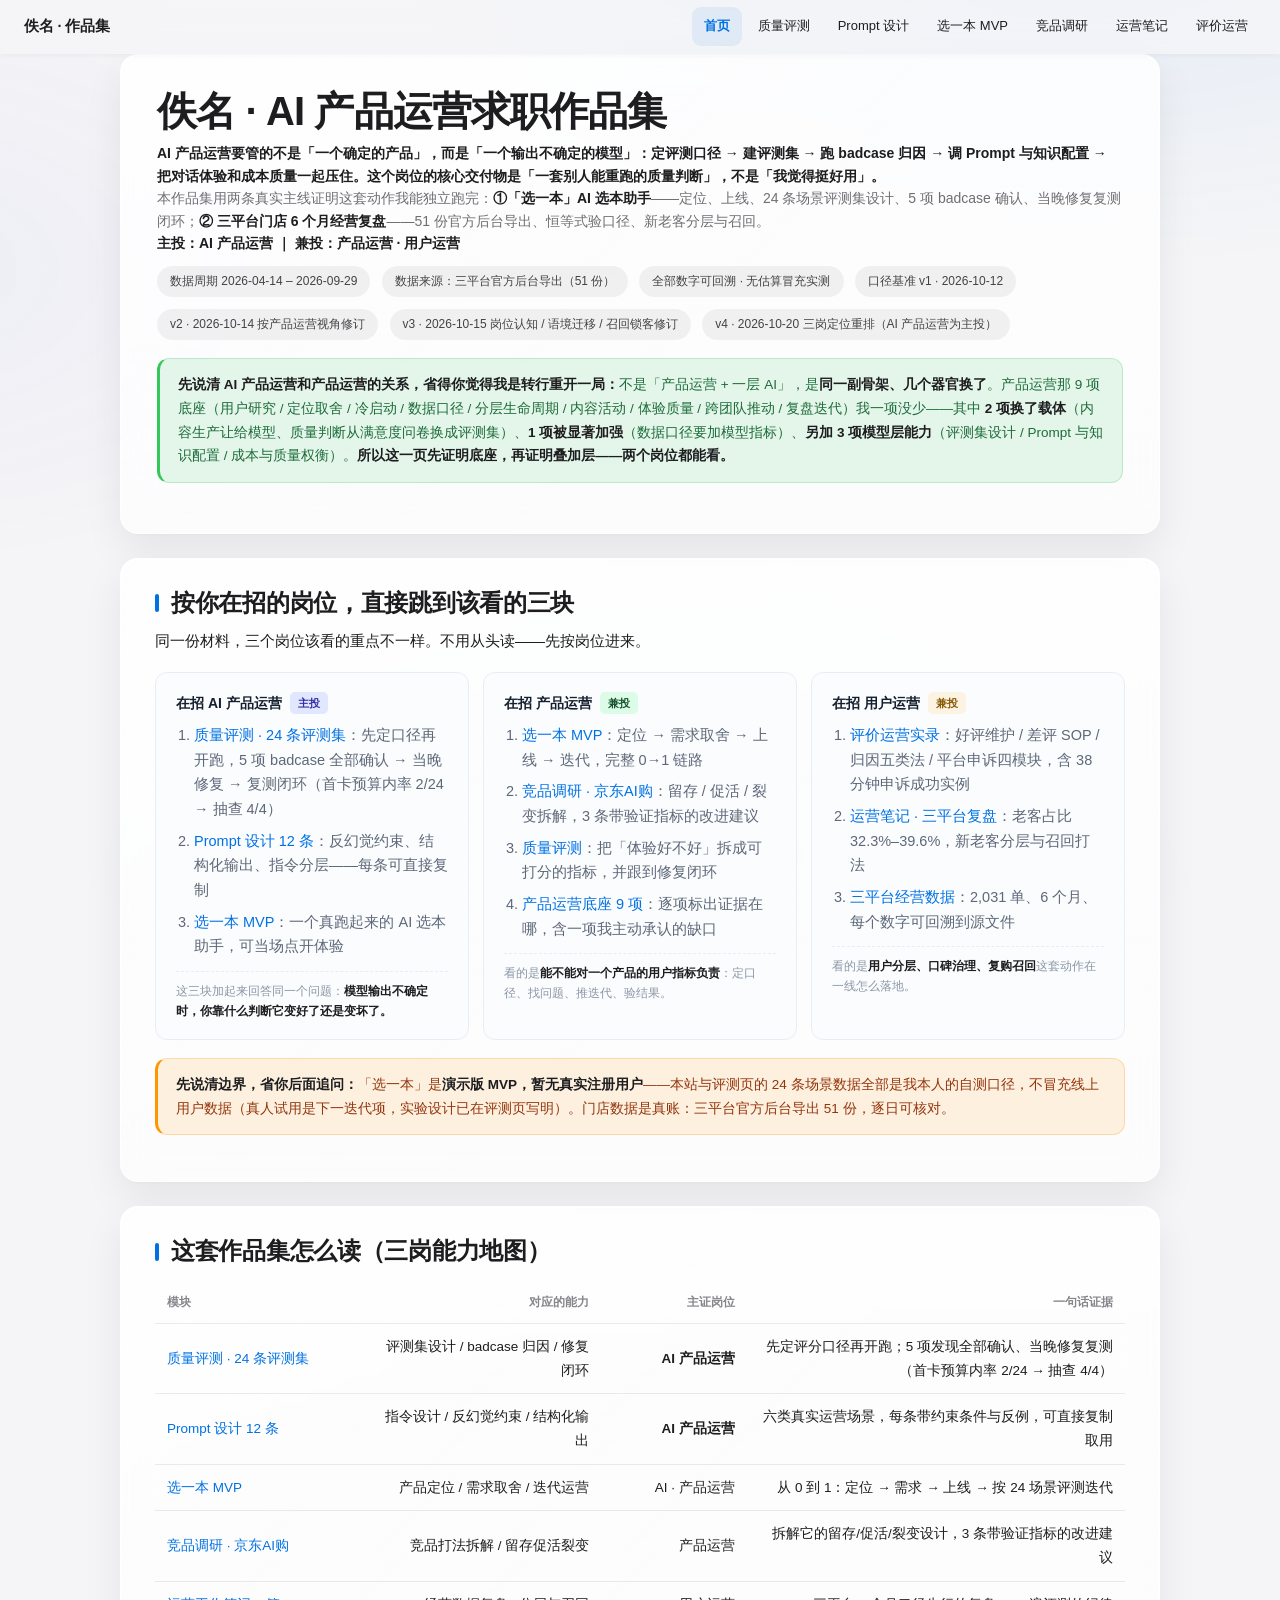
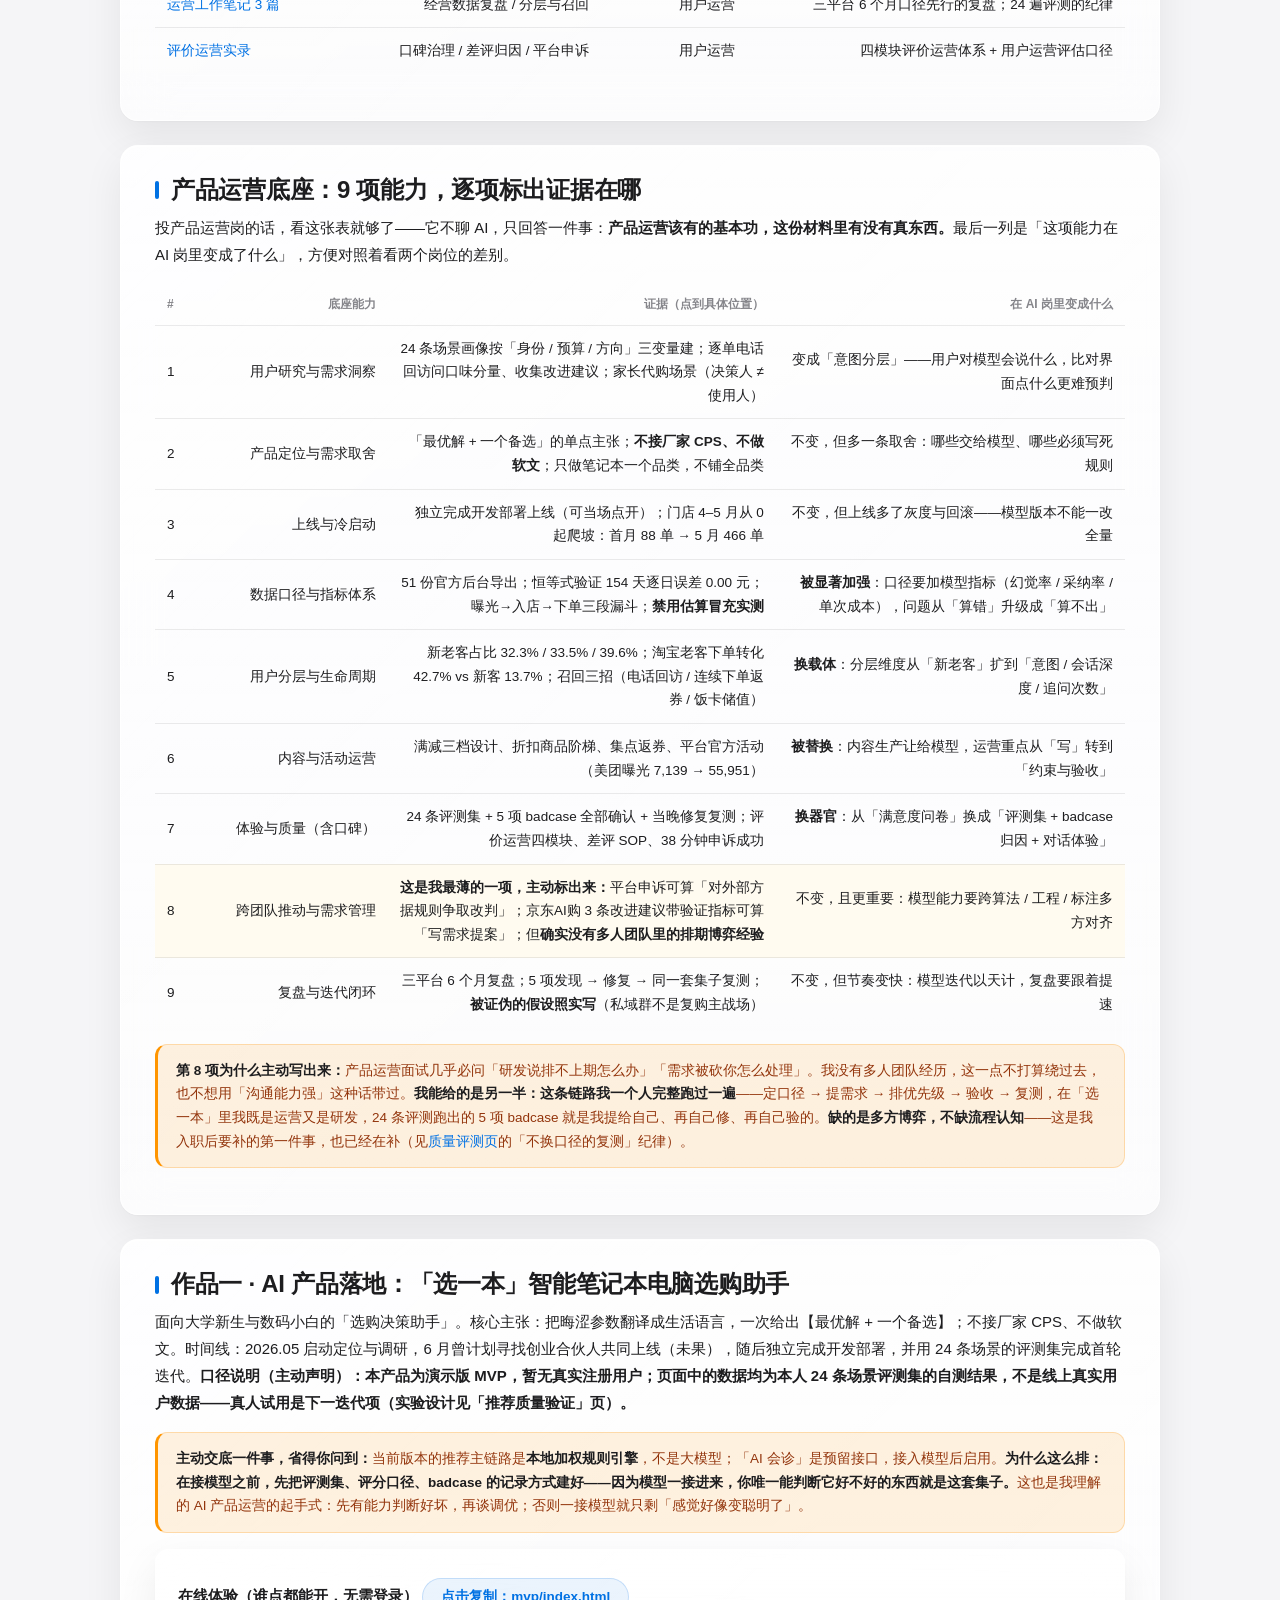
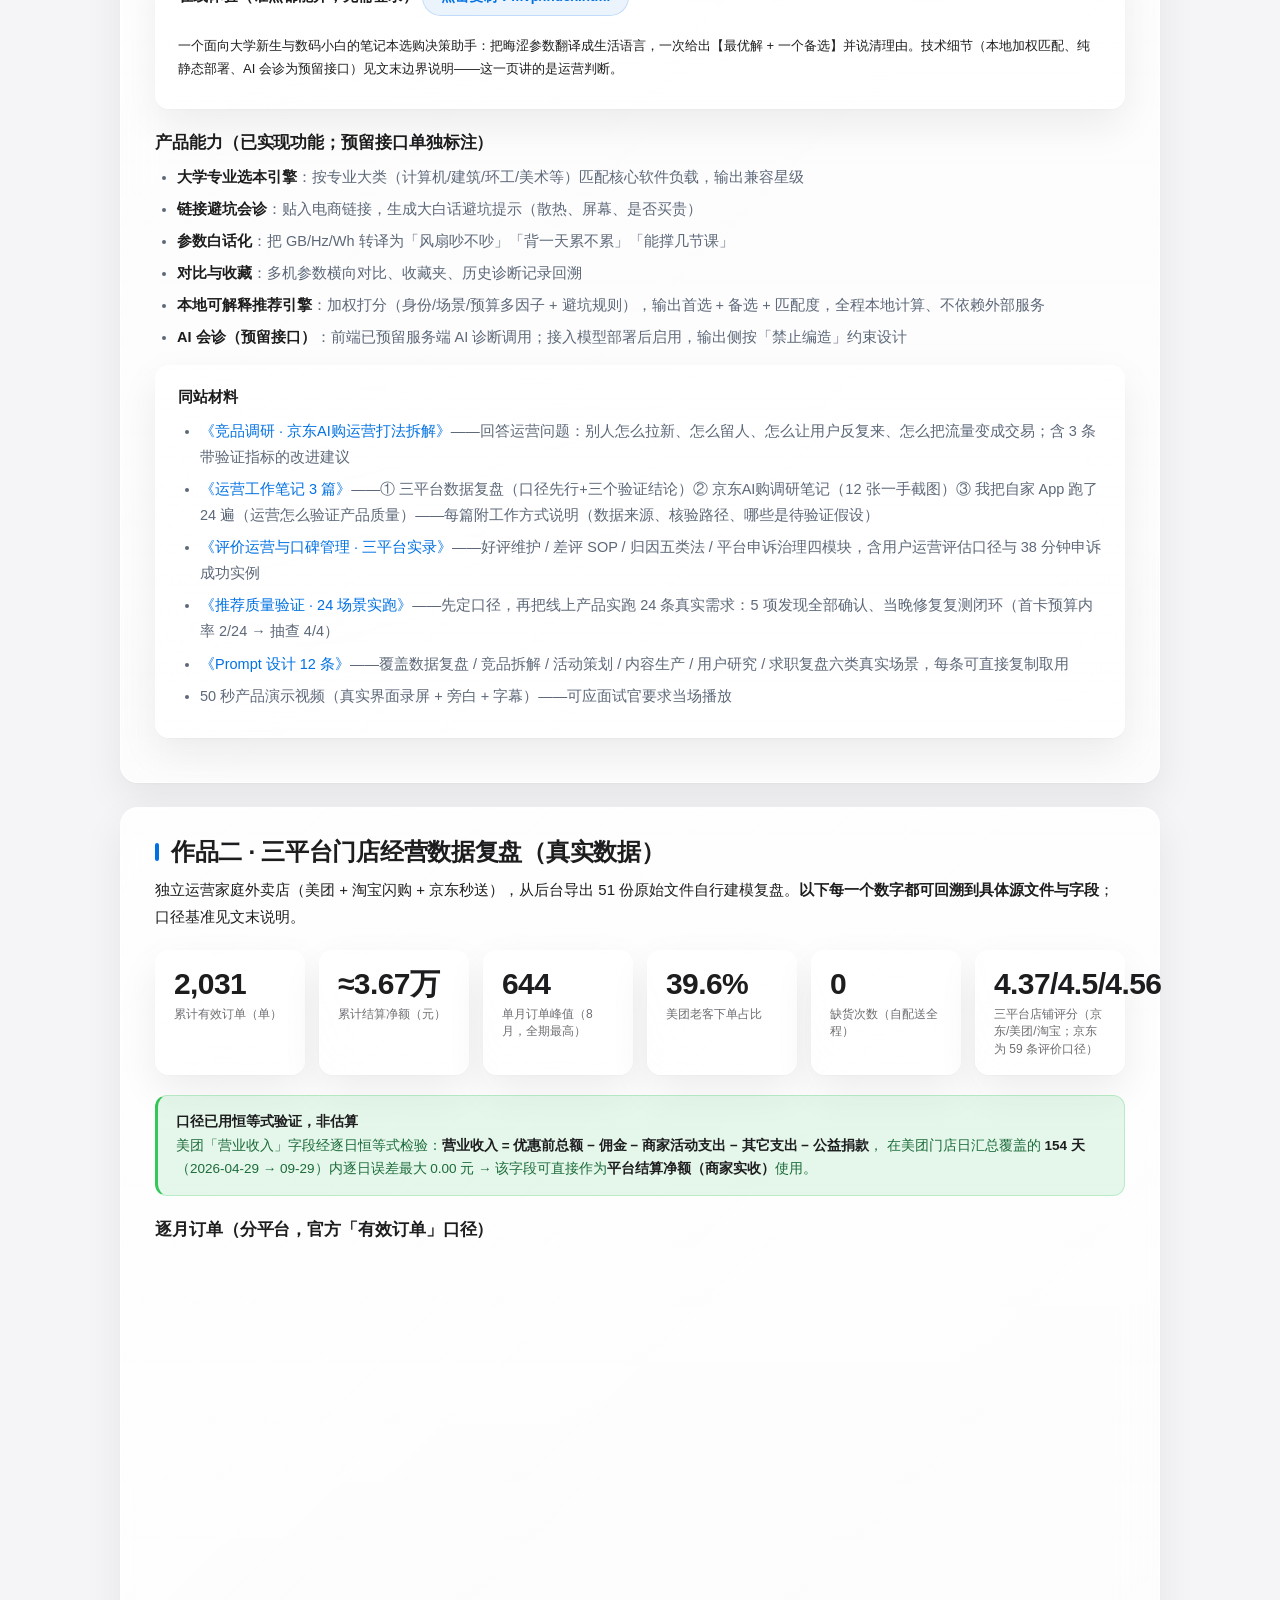
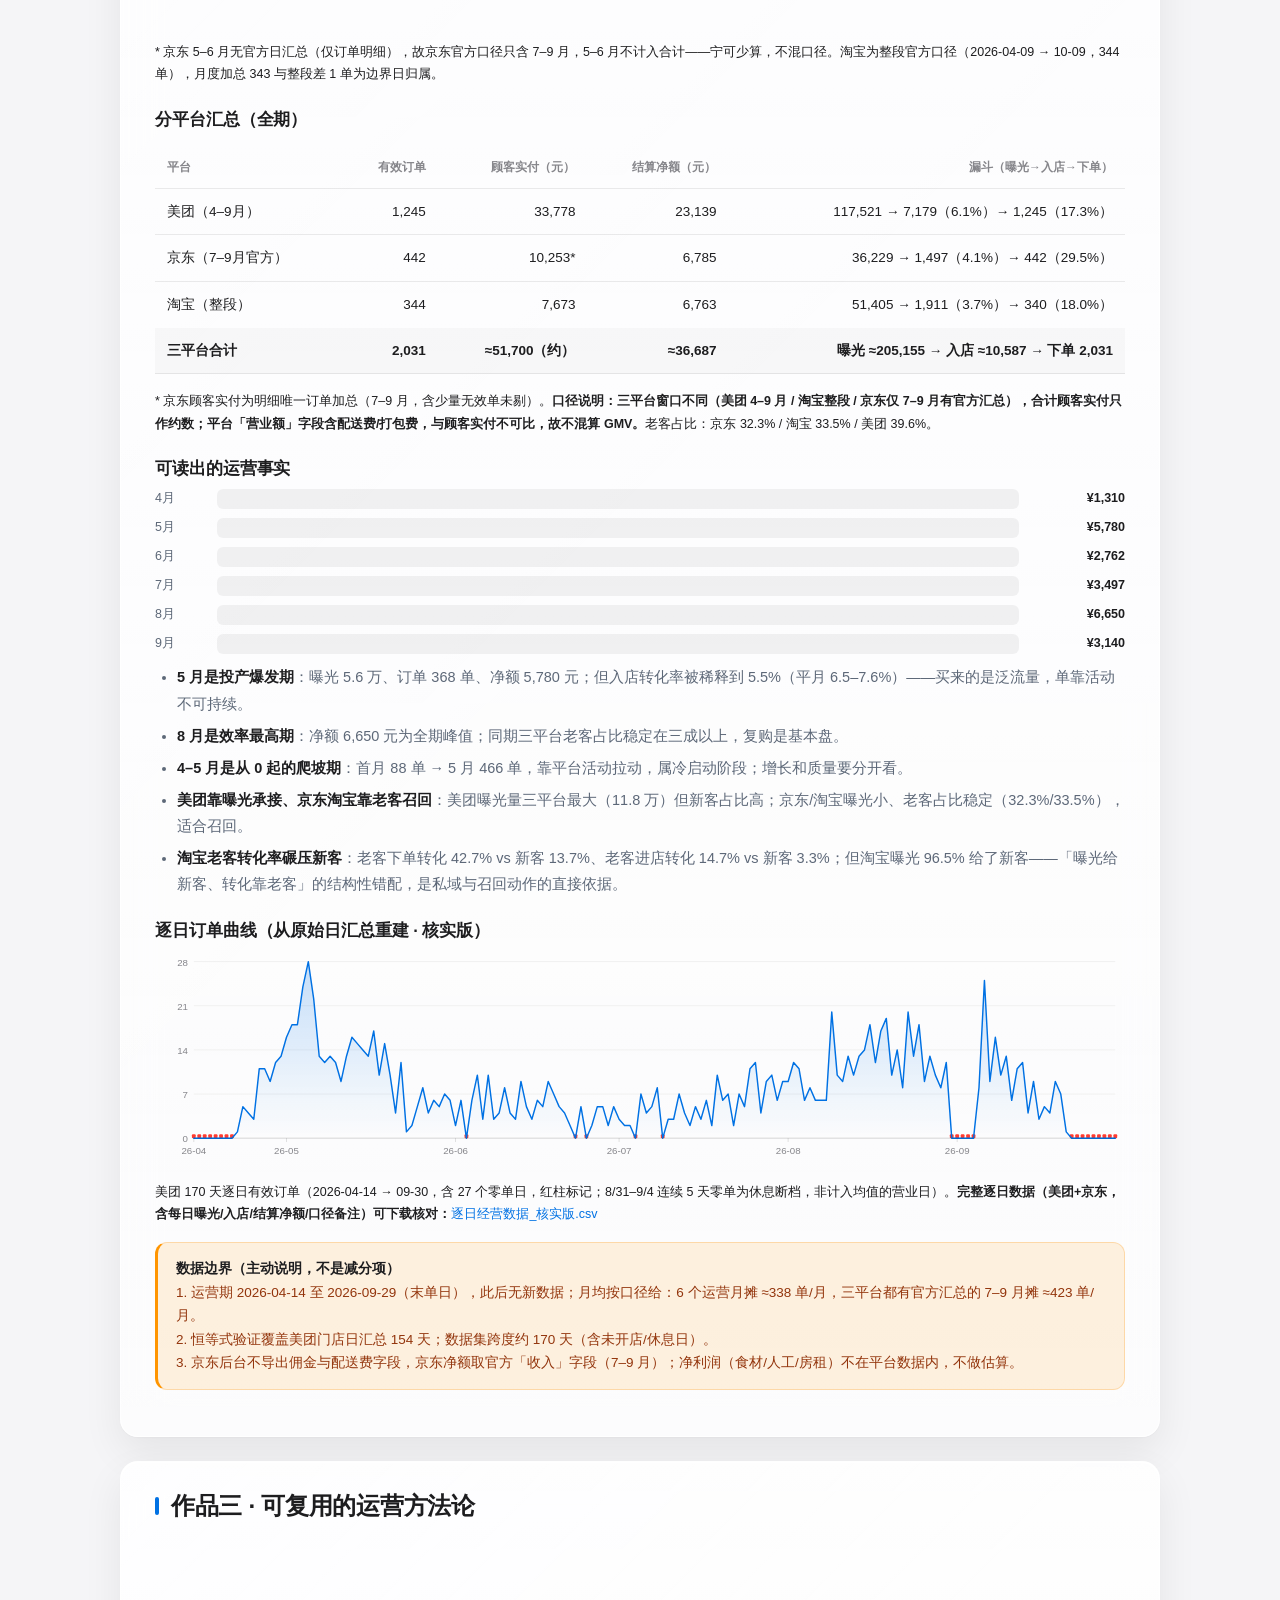
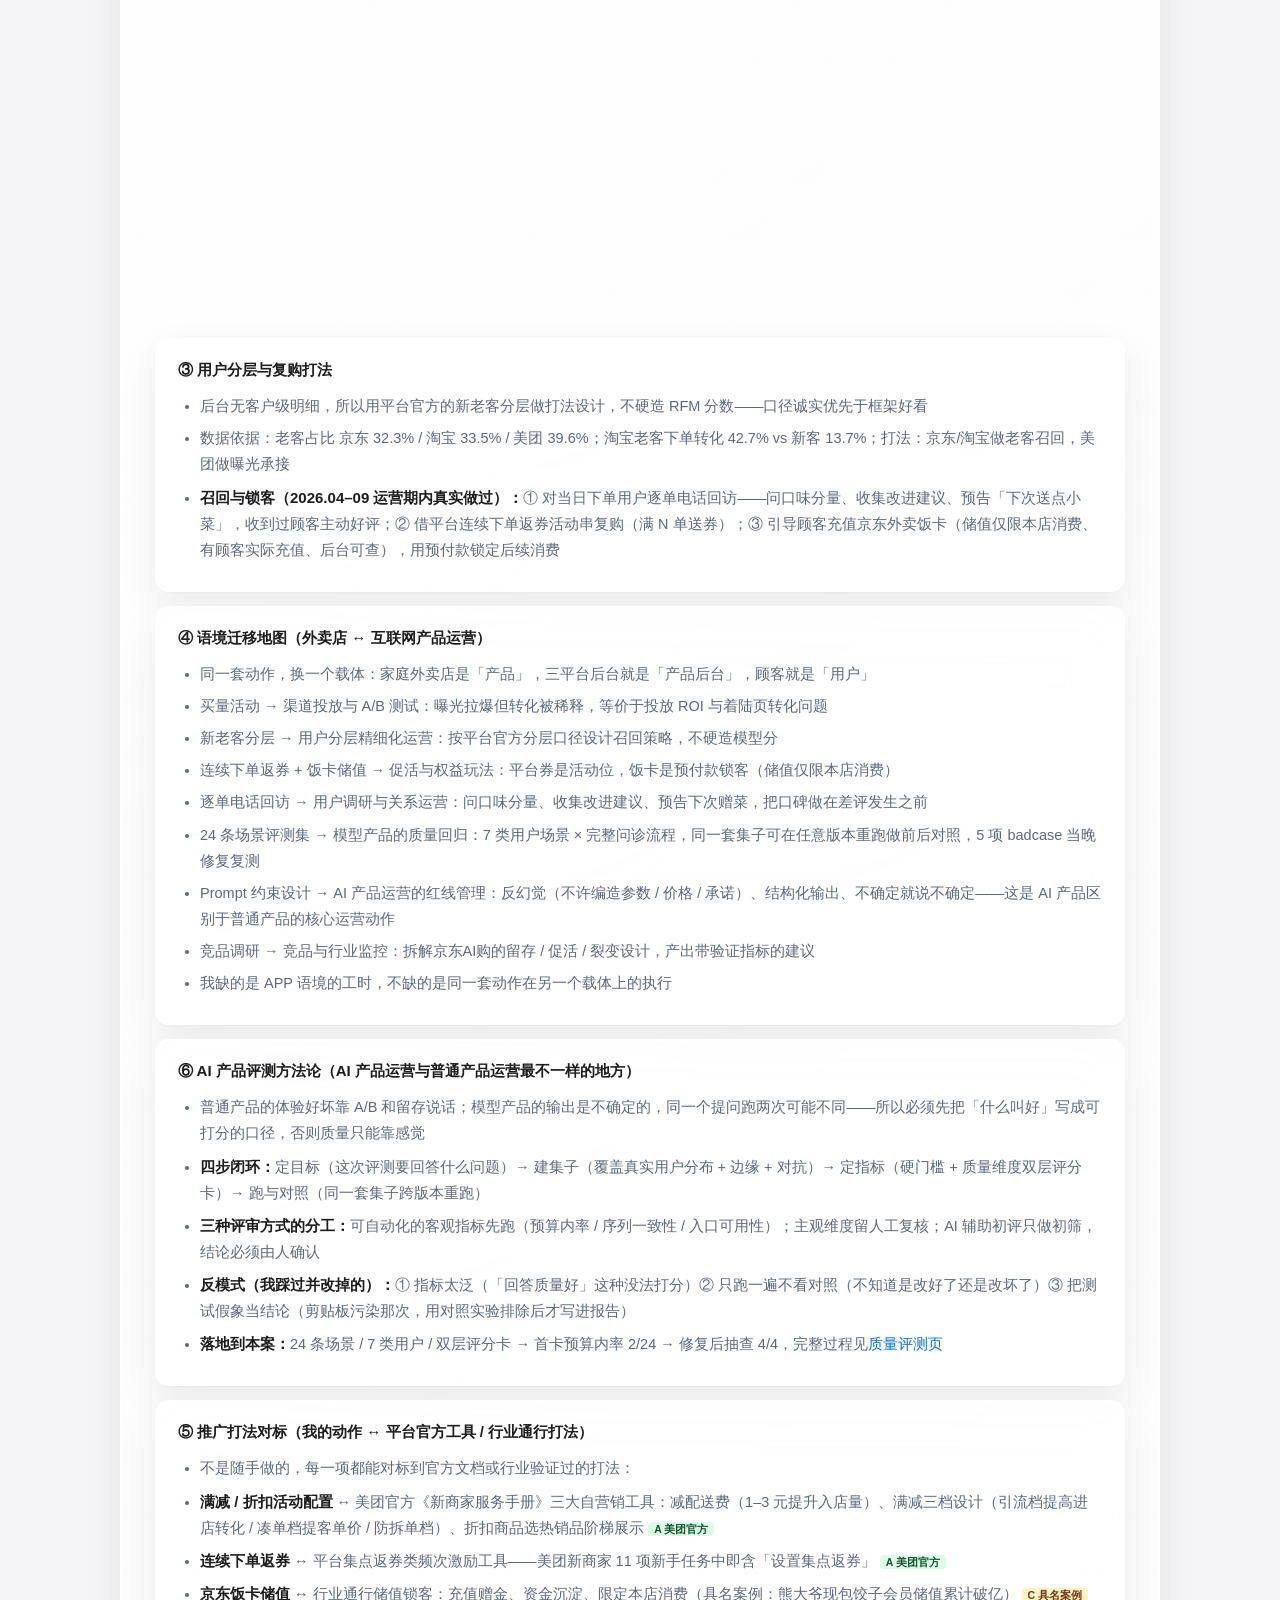
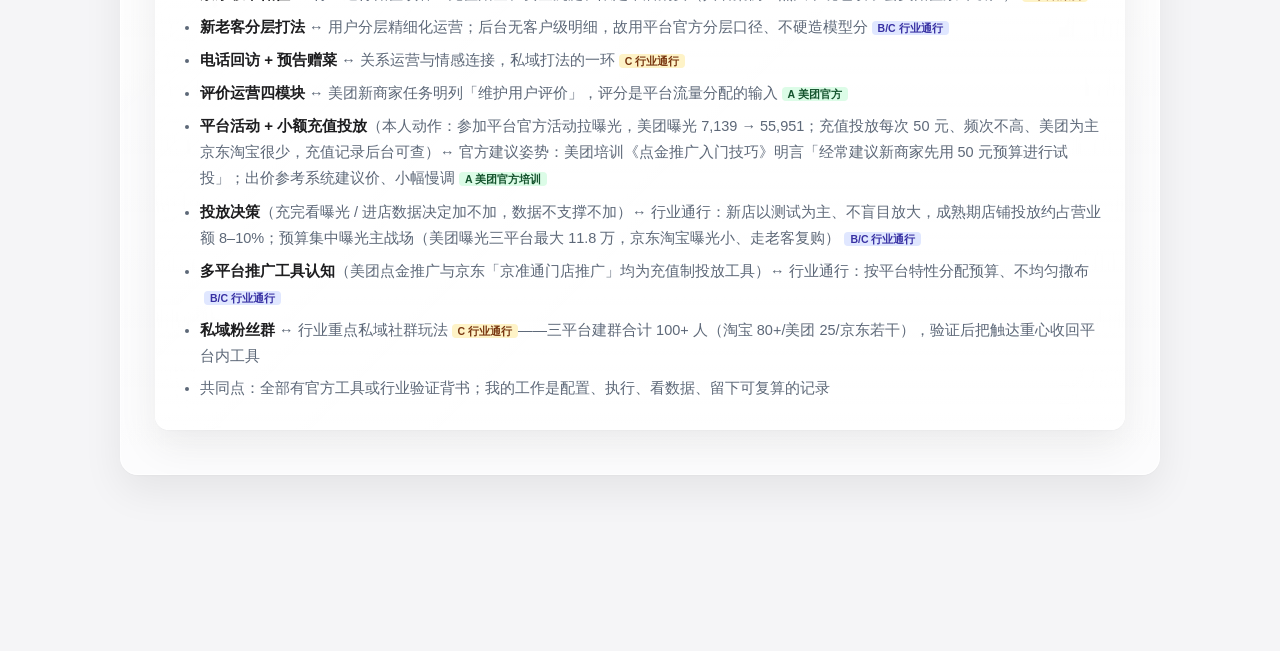
==== commit db6a2d7c: "作品集 v4：三岗定位重排（AI 产品运营主投）+ 去 AI 代笔痕迹 - 首页：标题/副标题改为 AI 产品运营求职作品集；新增「同骨架换器官」定位段、   按岗位跳转的 roles 区块、产品运营" ====
--- a/index.html
+++ b/index.html
@@ -8,7 +8,7 @@
 
 <meta name="viewport" content="width=device-width,initial-scale=1">
 
-<title>佚名 · 产品运营求职作品集</title>
+<title>佚名 · AI 产品运营求职作品集</title>
 
 <style>
 
@@ -116,6 +116,20 @@
 
 .card b{font-size:15px}
 
+.roles{display:grid;grid-template-columns:repeat(auto-fit,minmax(290px,1fr));gap:14px;margin:18px 0}
+
+.role{border:1px solid var(--line);border-radius:var(--radius-sm);padding:18px 20px;background:var(--surface-2)}
+
+.role .rh{font-size:14px;font-weight:800;color:var(--ink);margin-bottom:6px;display:flex;align-items:center;gap:8px;flex-wrap:wrap}
+
+.role .rh em{font-style:normal;font-size:10.5px;font-weight:700;padding:2px 8px;border-radius:5px}
+
+.role ol{margin:8px 0 0 18px;font-size:13.2px;color:var(--muted);padding:0}
+
+.role li{margin:7px 0;line-height:1.7}
+
+.role .why{font-size:12.2px;color:var(--faint);margin-top:12px;line-height:1.65;border-top:1px dashed var(--line);padding-top:9px}
+
 .bar-row{display:flex;align-items:center;gap:10px;margin:7px 0;font-size:12.5px}
 
 .bar-row .lb{width:52px;color:var(--muted);flex-shrink:0}
@@ -157,23 +171,14 @@
 <body>
 
 <nav id="nav">
-
   <span class="brand">佚名 · 作品集</span>
-
   <a href="/" class="on">首页</a>
-
+  <a href="/evaluation/index.html">质量评测</a>
+  <a href="/prompts/index.html">Prompt 设计</a>
   <a href="/mvp/index.html">选一本 MVP</a>
-
-  <a href="/evaluation/index.html">质量验证</a>
-
   <a href="/analysis/index.html">竞品调研</a>
-
   <a href="/aigc/index.html">运营笔记</a>
-
   <a href="/reviews/index.html">评价运营</a>
-
-  <a href="/prompts/index.html">Prompt 模板</a>
-
 </nav>
 
 <div class="wrap">
@@ -182,9 +187,9 @@
 
 <header id="hero">
 
-  <h1>佚名 · 产品运营求职作品集</h1>
-
-  <div class="sub"><b>产品运营的客户就是产品的用户；这个岗位要解决的核心问题是：让用户在产品全生命周期里持续获得价值——从来、到留下、到反复用、到最终转化，从而对用户指标和生意结果负责。我认这个口径，作品集里所有动作都挂在这一个问题上。</b><br>产品运营 = 围绕产品全生命周期做用户侧的经营：拉新、激活、留存、转化、复购、召回，用数据定口径、找问题、推迭代、验结果。本作品集用两条真实主线证明这件事我能干：①「选一本」AI 产品从 0 到 1 的定位、上线与实测迭代；② 家庭外卖店三平台 6 个月经营数据复盘。<b>目标岗位：产品运营（用户运营 / 本地生活运营为其中细分）</b></div>
+  <h1>佚名 · AI 产品运营求职作品集</h1>
+
+  <div class="sub"><b>AI 产品运营要管的不是「一个确定的产品」，而是「一个输出不确定的模型」：定评测口径 → 建评测集 → 跑 badcase 归因 → 调 Prompt 与知识配置 → 把对话体验和成本质量一起压住。这个岗位的核心交付物是「一套别人能重跑的质量判断」，不是「我觉得挺好用」。</b><br>本作品集用两条真实主线证明这套动作我能独立跑完：<b>①「选一本」AI 选本助手</b>——定位、上线、24 条场景评测集设计、5 项 badcase 确认、当晚修复复测闭环；<b>② 三平台门店 6 个月经营复盘</b>——51 份官方后台导出、恒等式验口径、新老客分层与召回。<br><b>主投：AI 产品运营 ｜ 兼投：产品运营 · 用户运营</b></div>
 
   <div>
 
@@ -200,33 +205,110 @@
 
     <span class="tag">v3 · 2026-10-15 岗位认知 / 语境迁移 / 召回锁客修订</span>
 
+    <span class="tag">v4 · 2026-10-20 三岗定位重排（AI 产品运营为主投）</span>
+
   </div>
 
+  <div class="ok" style="margin-top:18px"><b>先说清 AI 产品运营和产品运营的关系，省得你觉得我是转行重开一局：</b>不是「产品运营 + 一层 AI」，是<b>同一副骨架、几个器官换了</b>。产品运营那 9 项底座（用户研究 / 定位取舍 / 冷启动 / 数据口径 / 分层生命周期 / 内容活动 / 体验质量 / 跨团队推动 / 复盘迭代）我一项没少——其中 <b>2 项换了载体</b>（内容生产让给模型、质量判断从满意度问卷换成评测集）、<b>1 项被显著加强</b>（数据口径要加模型指标）、<b>另加 3 项模型层能力</b>（评测集设计 / Prompt 与知识配置 / 成本与质量权衡）。<b>所以这一页先证明底座，再证明叠加层——两个岗位都能看。</b></div>
+
 </header>
 
 
 
+<!-- ========== 三岗入口（按岗位分流） ========== -->
+
+<section id="roles">
+
+  <h2>按你在招的岗位，直接跳到该看的三块</h2>
+
+  <p>同一份材料，三个岗位该看的重点不一样。不用从头读——先按岗位进来。</p>
+
+  <div class="roles">
+
+    <div class="role">
+
+      <div class="rh">在招 AI 产品运营 <em style="background:#e0e7ff;color:#3730a3">主投</em></div>
+
+      <ol>
+
+        <li><a href="/evaluation/index.html">质量评测 · 24 条评测集</a>：先定口径再开跑，5 项 badcase 全部确认 → 当晚修复 → 复测闭环（首卡预算内率 2/24 → 抽查 4/4）</li>
+
+        <li><a href="/prompts/index.html">Prompt 设计 12 条</a>：反幻觉约束、结构化输出、指令分层——每条可直接复制</li>
+
+        <li><a href="/mvp/index.html">选一本 MVP</a>：一个真跑起来的 AI 选本助手，可当场点开体验</li>
+
+      </ol>
+
+      <div class="why">这三块加起来回答同一个问题：<b>模型输出不确定时，你靠什么判断它变好了还是变坏了。</b></div>
+
+    </div>
+
+    <div class="role">
+
+      <div class="rh">在招 产品运营 <em style="background:#dcfce7;color:#14532d">兼投</em></div>
+
+      <ol>
+
+        <li><a href="/mvp/index.html">选一本 MVP</a>：定位 → 需求取舍 → 上线 → 迭代，完整 0→1 链路</li>
+
+        <li><a href="/analysis/index.html">竞品调研 · 京东AI购</a>：留存 / 促活 / 裂变拆解，3 条带验证指标的改进建议</li>
+
+        <li><a href="/evaluation/index.html">质量评测</a>：把「体验好不好」拆成可打分的指标，并跟到修复闭环</li>
+
+        <li><a href="#base">产品运营底座 9 项</a>：逐项标出证据在哪，含一项我主动承认的缺口</li>
+
+      </ol>
+
+      <div class="why">看的是<b>能不能对一个产品的用户指标负责</b>：定口径、找问题、推迭代、验结果。</div>
+
+    </div>
+
+    <div class="role">
+
+      <div class="rh">在招 用户运营 <em style="background:#fdf3e3;color:#8a5a08">兼投</em></div>
+
+      <ol>
+
+        <li><a href="/reviews/index.html">评价运营实录</a>：好评维护 / 差评 SOP / 归因五类法 / 平台申诉四模块，含 38 分钟申诉成功实例</li>
+
+        <li><a href="/aigc/index.html">运营笔记 · 三平台复盘</a>：老客占比 32.3%–39.6%，新老客分层与召回打法</li>
+
+        <li><a href="#data">三平台经营数据</a>：2,031 单、6 个月、每个数字可回溯到源文件</li>
+
+      </ol>
+
+      <div class="why">看的是<b>用户分层、口碑治理、复购召回</b>这套动作在一线怎么落地。</div>
+
+    </div>
+
+  </div>
+
+  <div class="note"><b>先说清边界，省你后面追问：</b>「选一本」是<b>演示版 MVP，暂无真实注册用户</b>——本站与评测页的 24 条场景数据全部是我本人的自测口径，不冒充线上用户数据（真人试用是下一迭代项，实验设计已在评测页写明）。门店数据是真账：三平台官方后台导出 51 份，逐日可核对。</div>
+
+</section>
+
+
 <section>
 
-  <h2>这套作品集怎么读（产品运营能力地图）</h2>
+  <h2>这套作品集怎么读（三岗能力地图）</h2>
 
   <table>
 
-    <thead><tr><th style="width:26%">模块</th><th style="width:34%">对应的产品运营能力</th><th>一句话证据</th></tr></thead>
+    <thead><tr><th style="width:22%">模块</th><th style="width:24%">对应的能力</th><th style="width:15%">主证岗位</th><th>一句话证据</th></tr></thead>
 
     <tbody>
 
-      <tr><td><a href="/mvp/index.html">选一本 MVP</a></td><td>产品定位与迭代运营</td><td>从 0 到 1：定位 → 需求 → 上线 → 按 24 场景实测迭代</td></tr>
-
-      <tr><td><a href="/analysis/index.html">竞品调研 · 京东AI购</a></td><td>竞品运营打法调研</td><td>拆解它的留存/促活/裂变设计，3 条带验证指标的改进建议</td></tr>
-
-      <tr><td><a href="/aigc/index.html">运营工作笔记 3 篇</a></td><td>经营数据复盘</td><td>三平台 6 个月口径先行的复盘；24 遍实测的纪律</td></tr>
-
-      <tr><td><a href="/evaluation/index.html">推荐质量验证</a></td><td>运营侧质量口径与闭环</td><td>先定口径再实跑，5 项发现当晚修复复测</td></tr>
-
-      <tr><td><a href="/prompts/index.html">Prompt 模板 12 条</a></td><td>运营提效工具</td><td>六类真实运营场景，反幻觉设计</td></tr>
-
-      <tr><td><a href="/reviews/index.html">评价运营实录</a></td><td>用户运营（细分方向）</td><td>四模块评价运营体系 + 用户运营评估口径</td></tr>
+      <tr><td><a href="/evaluation/index.html">质量评测 · 24 条评测集</a></td><td>评测集设计 / badcase 归因 / 修复闭环</td><td><b>AI 产品运营</b></td><td>先定评分口径再开跑；5 项发现全部确认、当晚修复复测（首卡预算内率 2/24 → 抽查 4/4）</td></tr>
+
+      <tr><td><a href="/prompts/index.html">Prompt 设计 12 条</a></td><td>指令设计 / 反幻觉约束 / 结构化输出</td><td><b>AI 产品运营</b></td><td>六类真实运营场景，每条带约束条件与反例，可直接复制取用</td></tr>
+
+      <tr><td><a href="/mvp/index.html">选一本 MVP</a></td><td>产品定位 / 需求取舍 / 迭代运营</td><td>AI · 产品运营</td><td>从 0 到 1：定位 → 需求 → 上线 → 按 24 场景评测迭代</td></tr>
+
+      <tr><td><a href="/analysis/index.html">竞品调研 · 京东AI购</a></td><td>竞品打法拆解 / 留存促活裂变</td><td>产品运营</td><td>拆解它的留存/促活/裂变设计，3 条带验证指标的改进建议</td></tr>
+
+      <tr><td><a href="/aigc/index.html">运营工作笔记 3 篇</a></td><td>经营数据复盘 / 分层与召回</td><td>用户运营</td><td>三平台 6 个月口径先行的复盘；24 遍评测的纪律</td></tr>
+
+      <tr><td><a href="/reviews/index.html">评价运营实录</a></td><td>口碑治理 / 差评归因 / 平台申诉</td><td>用户运营</td><td>四模块评价运营体系 + 用户运营评估口径</td></tr>
 
     </tbody>
 
@@ -236,13 +318,55 @@
 
 
 
+<!-- ========== 产品运营底座 ========== -->
+
+<section id="base">
+
+  <h2>产品运营底座：9 项能力，逐项标出证据在哪</h2>
+
+  <p>投产品运营岗的话，看这张表就够了——它不聊 AI，只回答一件事：<b>产品运营该有的基本功，这份材料里有没有真东西。</b>最后一列是「这项能力在 AI 岗里变成了什么」，方便对照着看两个岗位的差别。</p>
+
+  <table>
+
+    <thead><tr><th style="width:5%">#</th><th style="width:19%">底座能力</th><th style="width:40%">证据（点到具体位置）</th><th>在 AI 岗里变成什么</th></tr></thead>
+
+    <tbody>
+
+      <tr><td>1</td><td>用户研究与需求洞察</td><td>24 条场景画像按「身份 / 预算 / 方向」三变量建；逐单电话回访问口味分量、收集改进建议；家长代购场景（决策人 ≠ 使用人）</td><td>变成「意图分层」——用户对模型会说什么，比对界面点什么更难预判</td></tr>
+
+      <tr><td>2</td><td>产品定位与需求取舍</td><td>「最优解 + 一个备选」的单点主张；<b>不接厂家 CPS、不做软文</b>；只做笔记本一个品类，不铺全品类</td><td>不变，但多一条取舍：哪些交给模型、哪些必须写死规则</td></tr>
+
+      <tr><td>3</td><td>上线与冷启动</td><td>独立完成开发部署上线（可当场点开）；门店 4–5 月从 0 起爬坡：首月 88 单 → 5 月 466 单</td><td>不变，但上线多了灰度与回滚——模型版本不能一改全量</td></tr>
+
+      <tr><td>4</td><td>数据口径与指标体系</td><td>51 份官方后台导出；恒等式验证 154 天逐日误差 0.00 元；曝光→入店→下单三段漏斗；<b>禁用估算冒充实测</b></td><td><b>被显著加强</b>：口径要加模型指标（幻觉率 / 采纳率 / 单次成本），问题从「算错」升级成「算不出」</td></tr>
+
+      <tr><td>5</td><td>用户分层与生命周期</td><td>新老客占比 32.3% / 33.5% / 39.6%；淘宝老客下单转化 42.7% vs 新客 13.7%；召回三招（电话回访 / 连续下单返券 / 饭卡储值）</td><td><b>换载体</b>：分层维度从「新老客」扩到「意图 / 会话深度 / 追问次数」</td></tr>
+
+      <tr><td>6</td><td>内容与活动运营</td><td>满减三档设计、折扣商品阶梯、集点返券、平台官方活动（美团曝光 7,139 → 55,951）</td><td><b>被替换</b>：内容生产让给模型，运营重点从「写」转到「约束与验收」</td></tr>
+
+      <tr><td>7</td><td>体验与质量（含口碑）</td><td>24 条评测集 + 5 项 badcase 全部确认 + 当晚修复复测；评价运营四模块、差评 SOP、38 分钟申诉成功</td><td><b>换器官</b>：从「满意度问卷」换成「评测集 + badcase 归因 + 对话体验」</td></tr>
+
+      <tr style="background:#fffbf0"><td>8</td><td>跨团队推动与需求管理</td><td><b>这是我最薄的一项，主动标出来：</b>平台申诉可算「对外部方据规则争取改判」；京东AI购 3 条改进建议带验证指标可算「写需求提案」；但<b>确实没有多人团队里的排期博弈经验</b></td><td>不变，且更重要：模型能力要跨算法 / 工程 / 标注多方对齐</td></tr>
+
+      <tr><td>9</td><td>复盘与迭代闭环</td><td>三平台 6 个月复盘；5 项发现 → 修复 → 同一套集子复测；<b>被证伪的假设照实写</b>（私域群不是复购主战场）</td><td>不变，但节奏变快：模型迭代以天计，复盘要跟着提速</td></tr>
+
+    </tbody>
+
+  </table>
+
+  <div class="note"><b>第 8 项为什么主动写出来：</b>产品运营面试几乎必问「研发说排不上期怎么办」「需求被砍你怎么处理」。我没有多人团队经历，这一点不打算绕过去，也不想用「沟通能力强」这种话带过。<b>我能给的是另一半：这条链路我一个人完整跑过一遍</b>——定口径 → 提需求 → 排优先级 → 验收 → 复测，在「选一本」里我既是运营又是研发，24 条评测跑出的 5 项 badcase 就是我提给自己、再自己修、再自己验的。<b>缺的是多方博弈，不缺流程认知</b>——这是我入职后要补的第一件事，也已经在补（见<a href="/evaluation/index.html">质量评测页</a>的「不换口径的复测」纪律）。</div>
+
+</section>
+
 <!-- ========== 作品一：AI 产品 ========== -->
 
 <section>
 
   <h2>作品一 · AI 产品落地：「选一本」智能笔记本电脑选购助手</h2>
 
-  <p>面向大学新生与数码小白的「选购决策助手」。核心主张：把晦涩参数翻译成生活语言，一次给出【最优解 + 一个备选】；不接厂家 CPS、不做软文。时间线：2026.05 启动定位与调研，6 月曾计划寻找创业合伙人共同上线（未果），随后独立完成开发部署，并用 24 场景实测完成首轮迭代。<b>口径说明（主动声明）：本产品为演示版 MVP，暂无真实注册用户；页面中的数据均为本人 24 场景自测口径，不是线上真实用户数据——真人试用是下一迭代项（实验设计见「推荐质量验证」页）。</b></p>
+  <p>面向大学新生与数码小白的「选购决策助手」。核心主张：把晦涩参数翻译成生活语言，一次给出【最优解 + 一个备选】；不接厂家 CPS、不做软文。时间线：2026.05 启动定位与调研，6 月曾计划寻找创业合伙人共同上线（未果），随后独立完成开发部署，并用 24 条场景的评测集完成首轮迭代。<b>口径说明（主动声明）：本产品为演示版 MVP，暂无真实注册用户；页面中的数据均为本人 24 条场景评测集的自测结果，不是线上真实用户数据——真人试用是下一迭代项（实验设计见「推荐质量验证」页）。</b></p>
+
+  <div class="note"><b>主动交底一件事，省得你问到：</b>当前版本的推荐主链路是<b>本地加权规则引擎</b>，不是大模型；「AI 会诊」是预留接口，接入模型后启用。<b>为什么这么排：在接模型之前，先把评测集、评分口径、badcase 的记录方式建好——因为模型一接进来，你唯一能判断它好不好的东西就是这套集子。</b>这也是我理解的 AI 产品运营的起手式：先有能力判断好坏，再谈调优；否则一接模型就只剩「感觉好像变聪明了」。</div>
 
   <div class="card">
 
@@ -254,7 +378,7 @@
 
   </div>
 
-  <h3>产品能力（均为已实现功能，非规划）</h3>
+  <h3>产品能力（已实现功能；预留接口单独标注）</h3>
 
   <ul>
 
@@ -280,13 +404,13 @@
 
       <li><a href="/analysis/index.html">《竞品调研 · 京东AI购运营打法拆解》</a>——回答运营问题：别人怎么拉新、怎么留人、怎么让用户反复来、怎么把流量变成交易；含 3 条带验证指标的改进建议</li>
 
-      <li><a href="/aigc/index.html">《运营工作笔记 3 篇》</a>——① 三平台数据复盘（口径先行+三个验证结论）② 京东AI购调研笔记（12 张一手截图）③ 我把自家 App 跑了 24 遍（运营怎么验证产品质量）——每篇附 AI 使用声明</li>
+      <li><a href="/aigc/index.html">《运营工作笔记 3 篇》</a>——① 三平台数据复盘（口径先行+三个验证结论）② 京东AI购调研笔记（12 张一手截图）③ 我把自家 App 跑了 24 遍（运营怎么验证产品质量）——每篇附工作方式说明（数据来源、核验路径、哪些是待验证假设）</li>
 
       <li><a href="/reviews/index.html">《评价运营与口碑管理 · 三平台实录》</a>——好评维护 / 差评 SOP / 归因五类法 / 平台申诉治理四模块，含用户运营评估口径与 38 分钟申诉成功实例</li>
 
       <li><a href="/evaluation/index.html">《推荐质量验证 · 24 场景实跑》</a>——先定口径，再把线上产品实跑 24 条真实需求：5 项发现全部确认、当晚修复复测闭环（首卡预算内率 2/24 → 抽查 4/4）</li>
 
-      <li><a href="/prompts/index.html">《Prompt 模板 12 条》</a>——覆盖数据复盘 / 竞品拆解 / 活动策划 / 内容生产 / 用户研究 / 求职复盘六类真实场景，每条可直接复制取用</li>
+      <li><a href="/prompts/index.html">《Prompt 设计 12 条》</a>——覆盖数据复盘 / 竞品拆解 / 活动策划 / 内容生产 / 用户研究 / 求职复盘六类真实场景，每条可直接复制取用</li>
 
       <li>50 秒产品演示视频（真实界面录屏 + 旁白 + 字幕）——可应面试官要求当场播放</li>
 
@@ -314,7 +438,7 @@
 
     <div class="kpi"><div class="v">≈3.67万</div><div class="l">累计结算净额（元）</div></div>
 
-    <div class="kpi"><div class="v">644→253</div><div class="l">峰值月 8 月 → 9 月订单（−61%）</div></div>
+    <div class="kpi"><div class="v" data-count="644">644</div><div class="l">单月订单峰值（8 月，全期最高）</div></div>
 
     <div class="kpi"><div class="v" data-count="39.6" data-suffix="%">39.6%</div><div class="l">美团老客下单占比</div></div>
 
@@ -398,7 +522,7 @@
 
     <li><b>8 月是效率最高期</b>：净额 6,650 元为全期峰值；同期三平台老客占比稳定在三成以上，复购是基本盘。</li>
 
-    <li><b>9 月三平台同步收缩</b>（订单 −61%、京东 −67%/美团 −57%/淘宝 −59%）：非单点故障，是平台整体流量分配收缩；数据截至 2026-09-29（末单日）。</li>
+    <li><b>4–5 月是从 0 起的爬坡期</b>：首月 88 单 → 5 月 466 单，靠平台活动拉动，属冷启动阶段；增长和质量要分开看。</li>
 
     <li><b>美团靠曝光承接、京东淘宝靠老客召回</b>：美团曝光量三平台最大（11.8 万）但新客占比高；京东/淘宝曝光小、老客占比稳定（32.3%/33.5%），适合召回。</li>
 
@@ -450,7 +574,7 @@
 
     <li>每个运营动作先提假设，再用后台真数验证，证伪的照实写</li>
 
-    <li>实例：平台活动能把曝光拉爆（5 月 +683%）但稀释入店转化；私域粉丝群 25 人群订单占比 0%（证伪，不写转化成果）；9 月塌方用「订单 = 曝光 × 进店率 × 下单转化率」MECE 拆到曝光下滑而非转化失效</li>
+    <li>实例：平台活动能把曝光拉爆（5 月 +683%）但稀释入店转化——买来的是泛流量，单靠活动不可持续；三平台私域群合计 100+ 人（淘宝 80+/美团 25/京东若干），验证后把触达重心收回平台内工具</li>
 
   </ul></div>
 
@@ -476,7 +600,9 @@
 
     <li>逐单电话回访 → 用户调研与关系运营：问口味分量、收集改进建议、预告下次赠菜，把口碑做在差评发生之前</li>
 
-    <li>24 场景实测 → 产品迭代数据验证：先定口径再实跑，5 项发现当晚修复复测</li>
+    <li>24 条场景评测集 → 模型产品的质量回归：7 类用户场景 × 完整问诊流程，同一套集子可在任意版本重跑做前后对照，5 项 badcase 当晚修复复测</li>
+
+    <li>Prompt 约束设计 → AI 产品运营的红线管理：反幻觉（不许编造参数 / 价格 / 承诺）、结构化输出、不确定就说不确定——这是 AI 产品区别于普通产品的核心运营动作</li>
 
     <li>竞品调研 → 竞品与行业监控：拆解京东AI购的留存 / 促活 / 裂变设计，产出带验证指标的建议</li>
 
@@ -484,6 +610,20 @@
 
   </ul></div>
 
+  <div class="card"><b>⑥ AI 产品评测方法论（AI 产品运营与普通产品运营最不一样的地方）</b><ul>
+
+    <li>普通产品的体验好坏靠 A/B 和留存说话；模型产品的输出是不确定的，同一个提问跑两次可能不同——所以必须先把「什么叫好」写成可打分的口径，否则质量只能靠感觉</li>
+
+    <li><b>四步闭环：</b>定目标（这次评测要回答什么问题）→ 建集子（覆盖真实用户分布 + 边缘 + 对抗）→ 定指标（硬门槛 + 质量维度双层评分卡）→ 跑与对照（同一套集子跨版本重跑）</li>
+
+    <li><b>三种评审方式的分工：</b>可自动化的客观指标先跑（预算内率 / 序列一致性 / 入口可用性）；主观维度留人工复核；AI 辅助初评只做初筛，结论必须由人确认</li>
+
+    <li><b>反模式（我踩过并改掉的）：</b>① 指标太泛（「回答质量好」这种没法打分）② 只跑一遍不看对照（不知道是改好了还是改坏了）③ 把测试假象当结论（剪贴板污染那次，用对照实验排除后才写进报告）</li>
+
+    <li><b>落地到本案：</b>24 条场景 / 7 类用户 / 双层评分卡 → 首卡预算内率 2/24 → 修复后抽查 4/4，完整过程见<a href="/evaluation/index.html">质量评测页</a></li>
+
+  </ul></div>
+
   <div class="card"><b>⑤ 推广打法对标（我的动作 ↔ 平台官方工具 / 行业通行打法）</b><ul>
 
     <li>不是随手做的，每一项都能对标到官方文档或行业验证过的打法：</li>
@@ -506,7 +646,7 @@
 
     <li><b>多平台推广工具认知</b>（美团点金推广与京东「京准通门店推广」均为充值制投放工具）↔ 行业通行：按平台特性分配预算、不均匀撒布<span style="font-size:10.5px;font-weight:700;border-radius:4px;padding:1px 6px;background:#e0e7ff;color:#3730a3;margin-left:4px">B/C 行业通行</span></li>
 
-    <li><b>私域粉丝群</b> ↔ 行业重点私域社群玩法<span style="font-size:10.5px;font-weight:700;border-radius:4px;padding:1px 6px;background:#fef3c7;color:#78350f;margin-left:4px">C 行业通行</span>——做了并证伪（25 人群订单占比 0%），照实写</li>
+    <li><b>私域粉丝群</b> ↔ 行业重点私域社群玩法<span style="font-size:10.5px;font-weight:700;border-radius:4px;padding:1px 6px;background:#fef3c7;color:#78350f;margin-left:4px">C 行业通行</span>——三平台建群合计 100+ 人（淘宝 80+/美团 25/京东若干），验证后把触达重心收回平台内工具</li>
 
     <li>共同点：全部有官方工具或行业验证背书；我的工作是配置、执行、看数据、留下可复算的记录</li>
 
@@ -518,7 +658,7 @@
 
 <footer style="text-align:center;color:var(--muted);font-size:12.5px;padding:20px">
 
-  本作品集全部数据来源于三平台官方后台导出（51 份），口径基准 v1（2026-10-12）· 无估算冒充实测 · 无虚构
+  数据来源：三平台官方后台导出（51 份）+「选一本」24 条场景自测记录 ｜ 口径基准 v1（2026-10-12）· 无估算冒充实测 · 无虚构
 
 </footer>
 
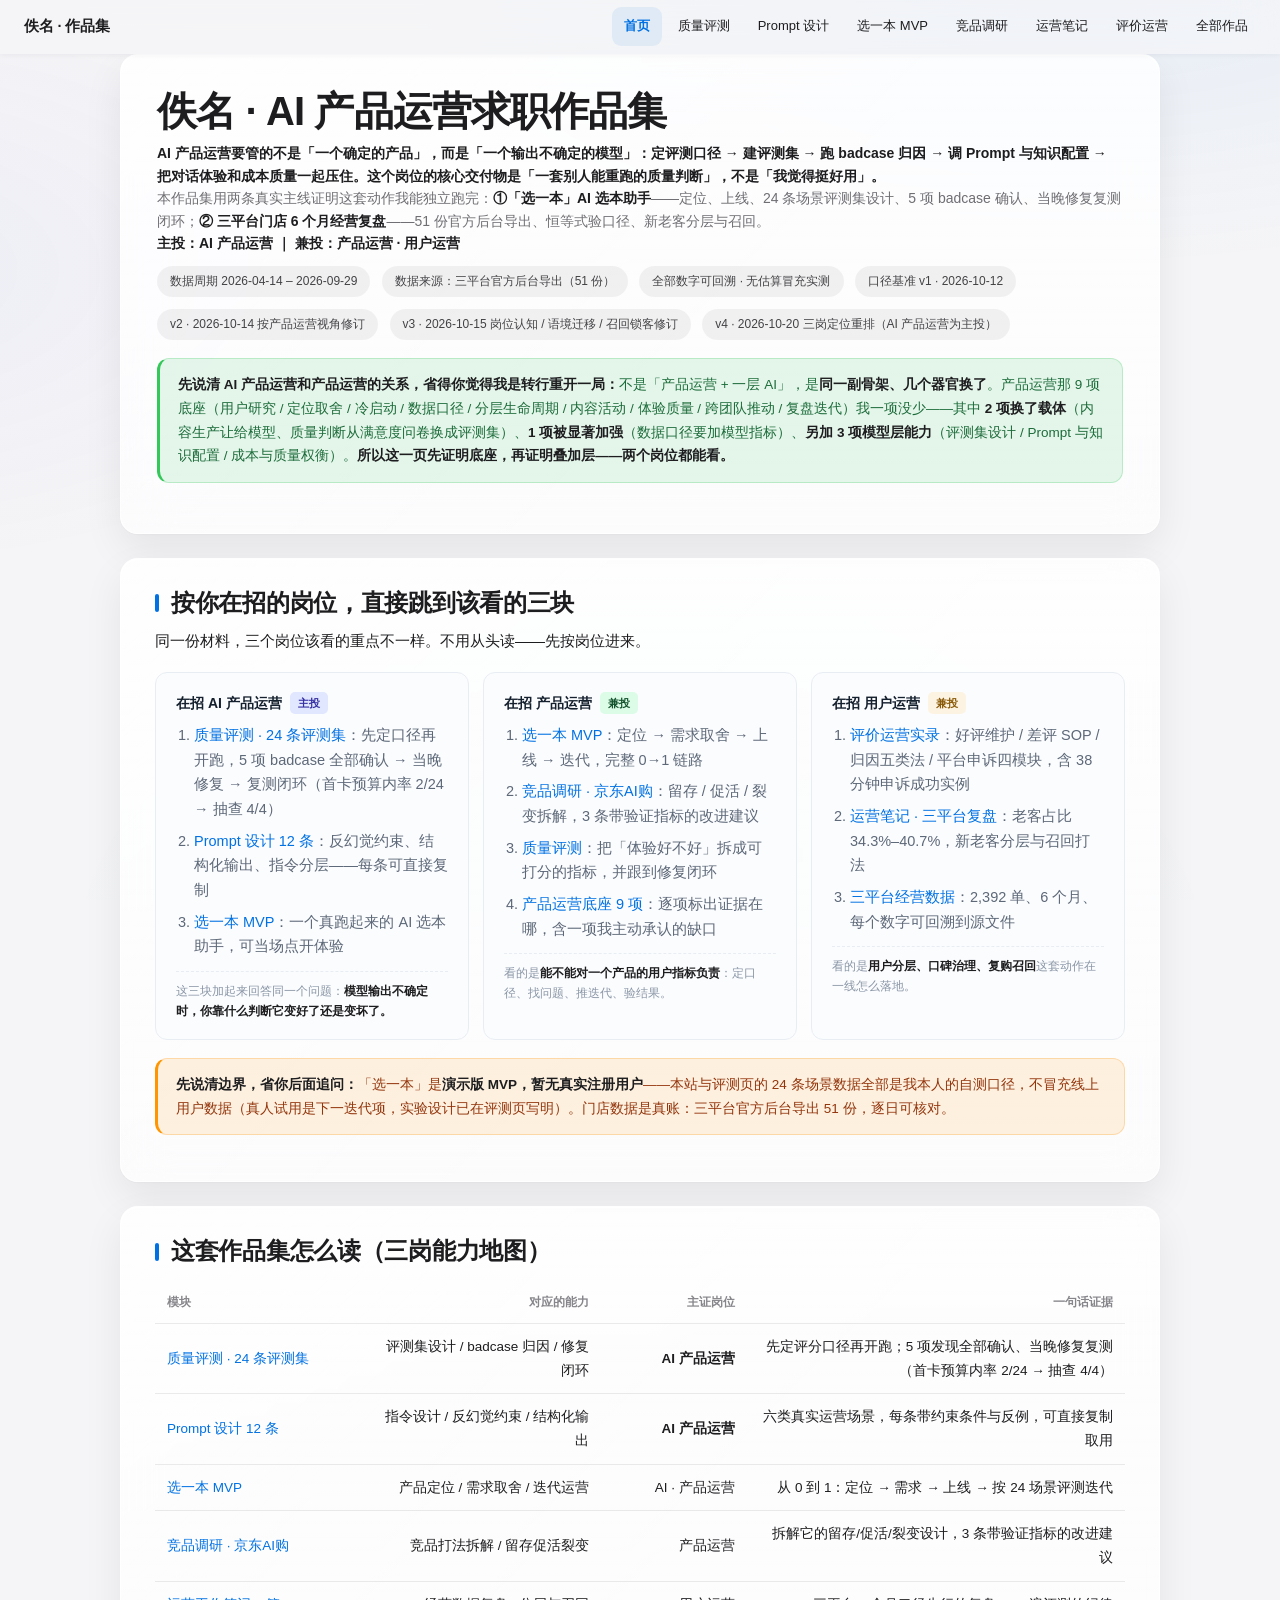
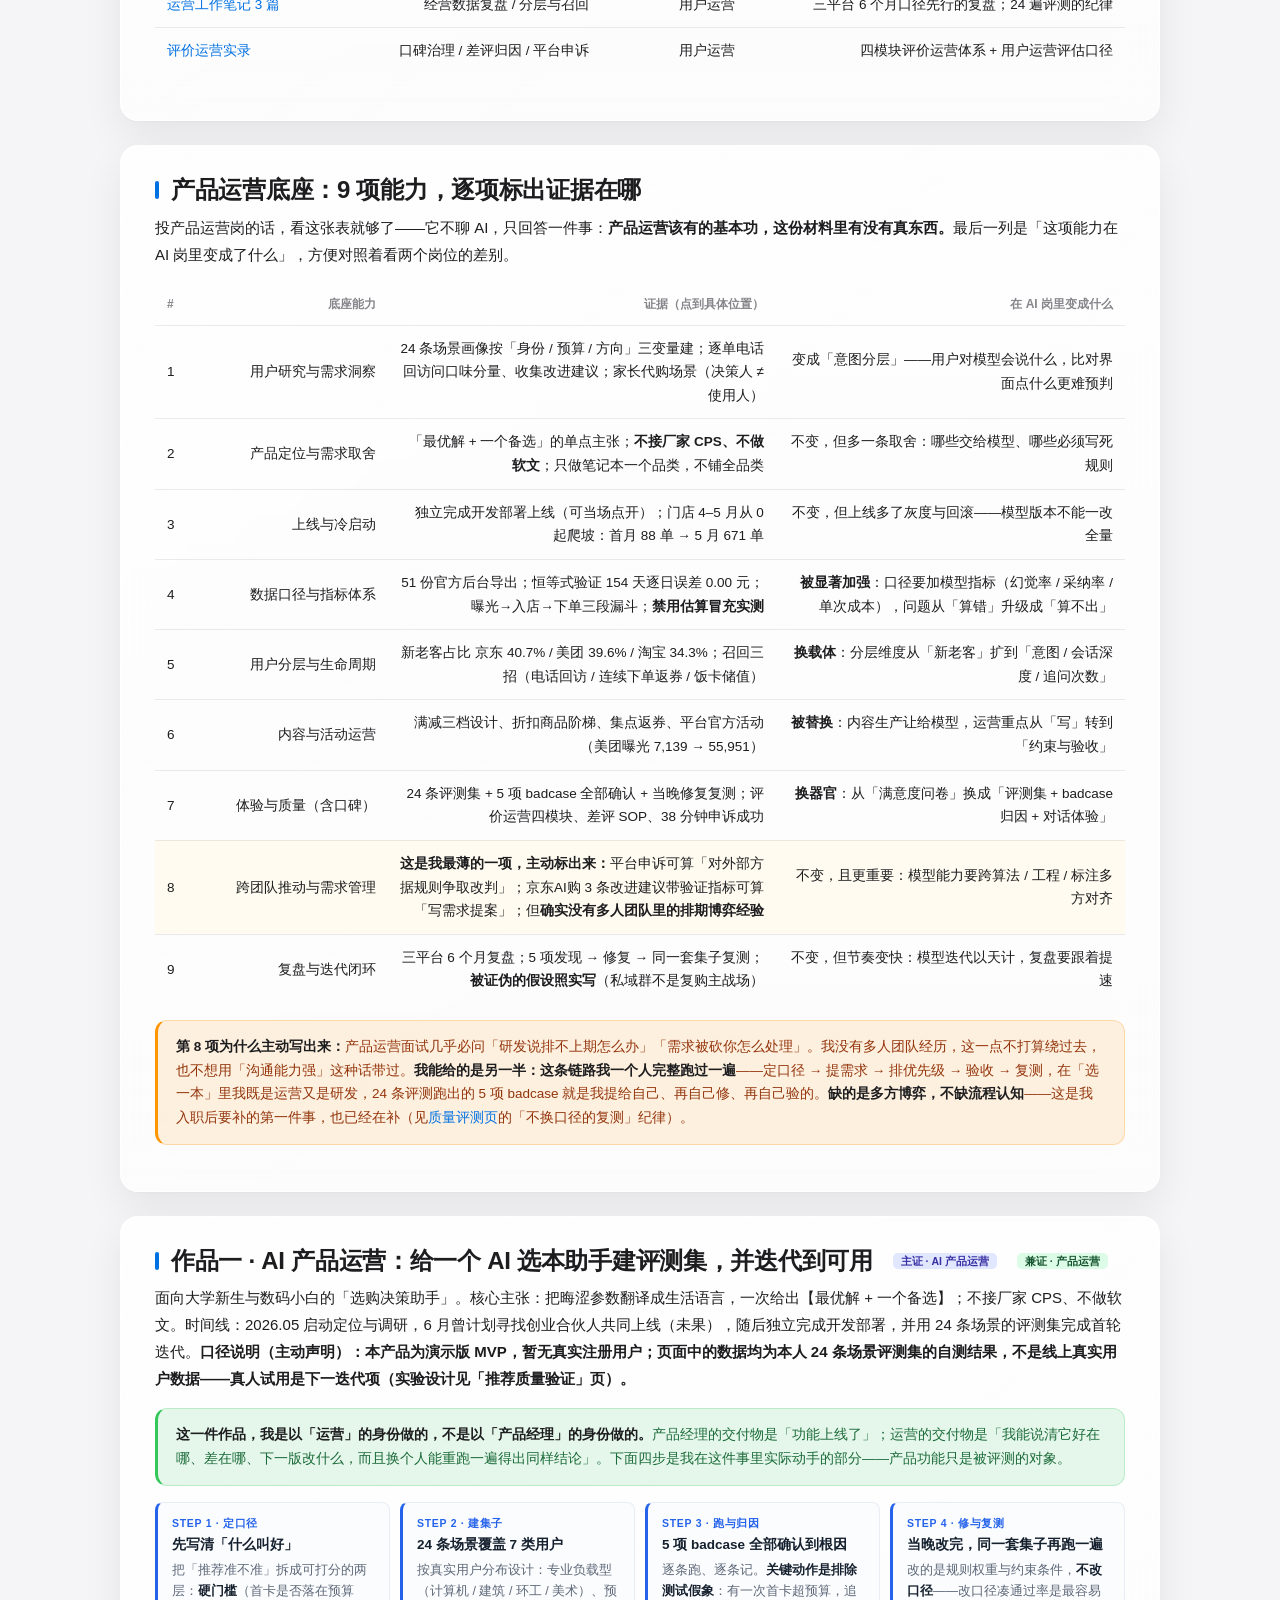
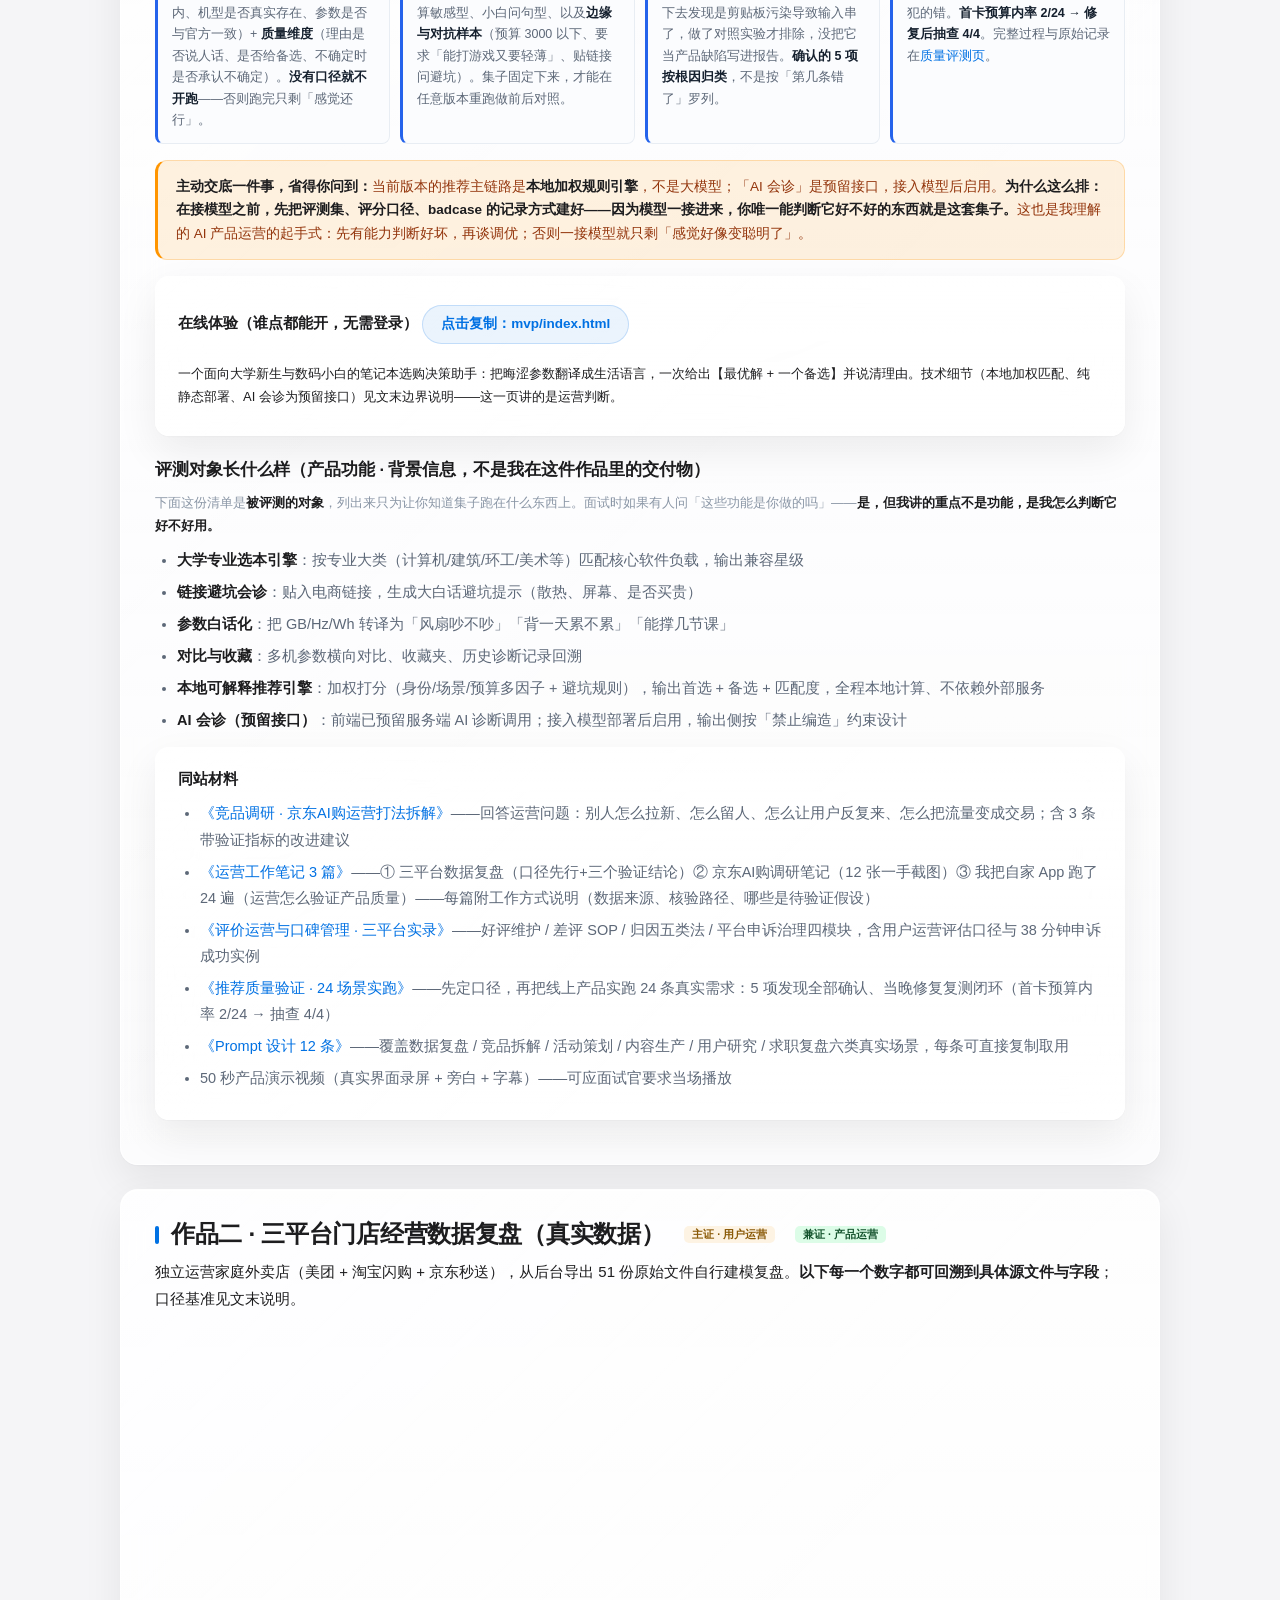
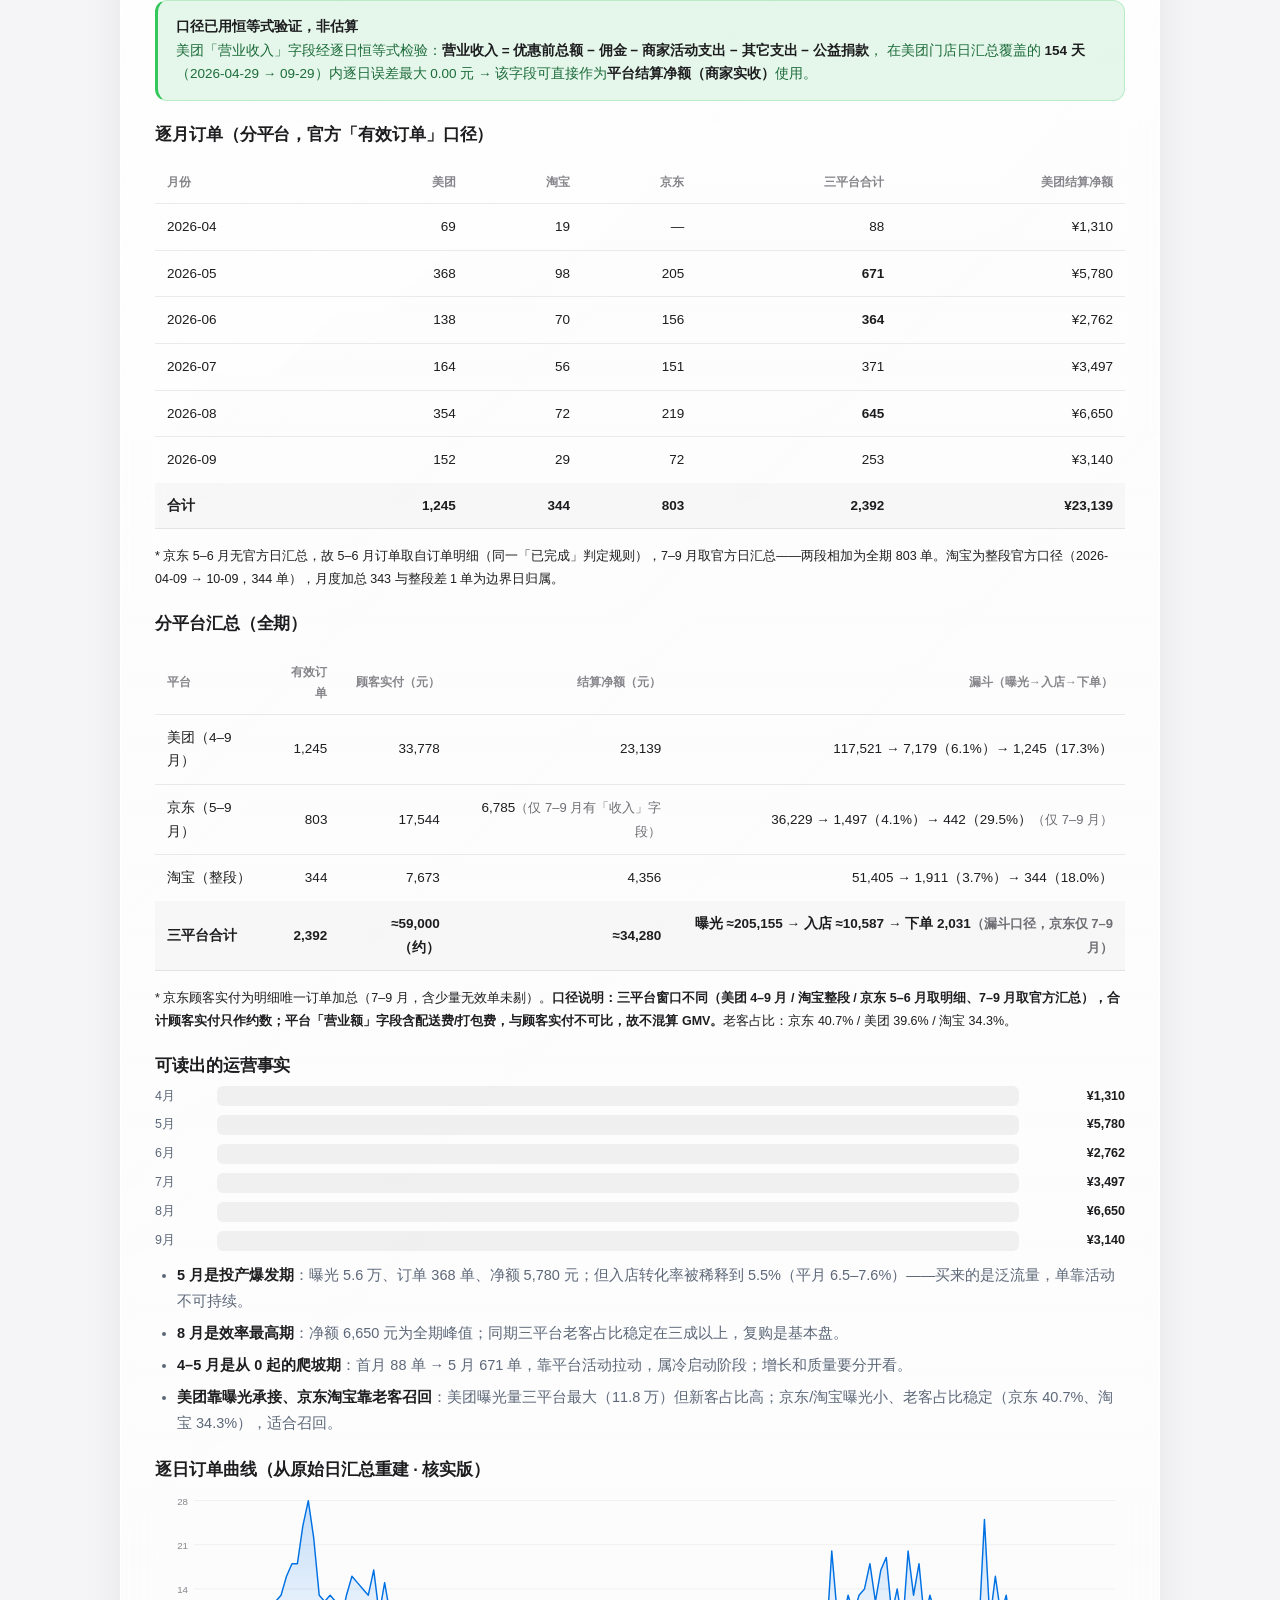
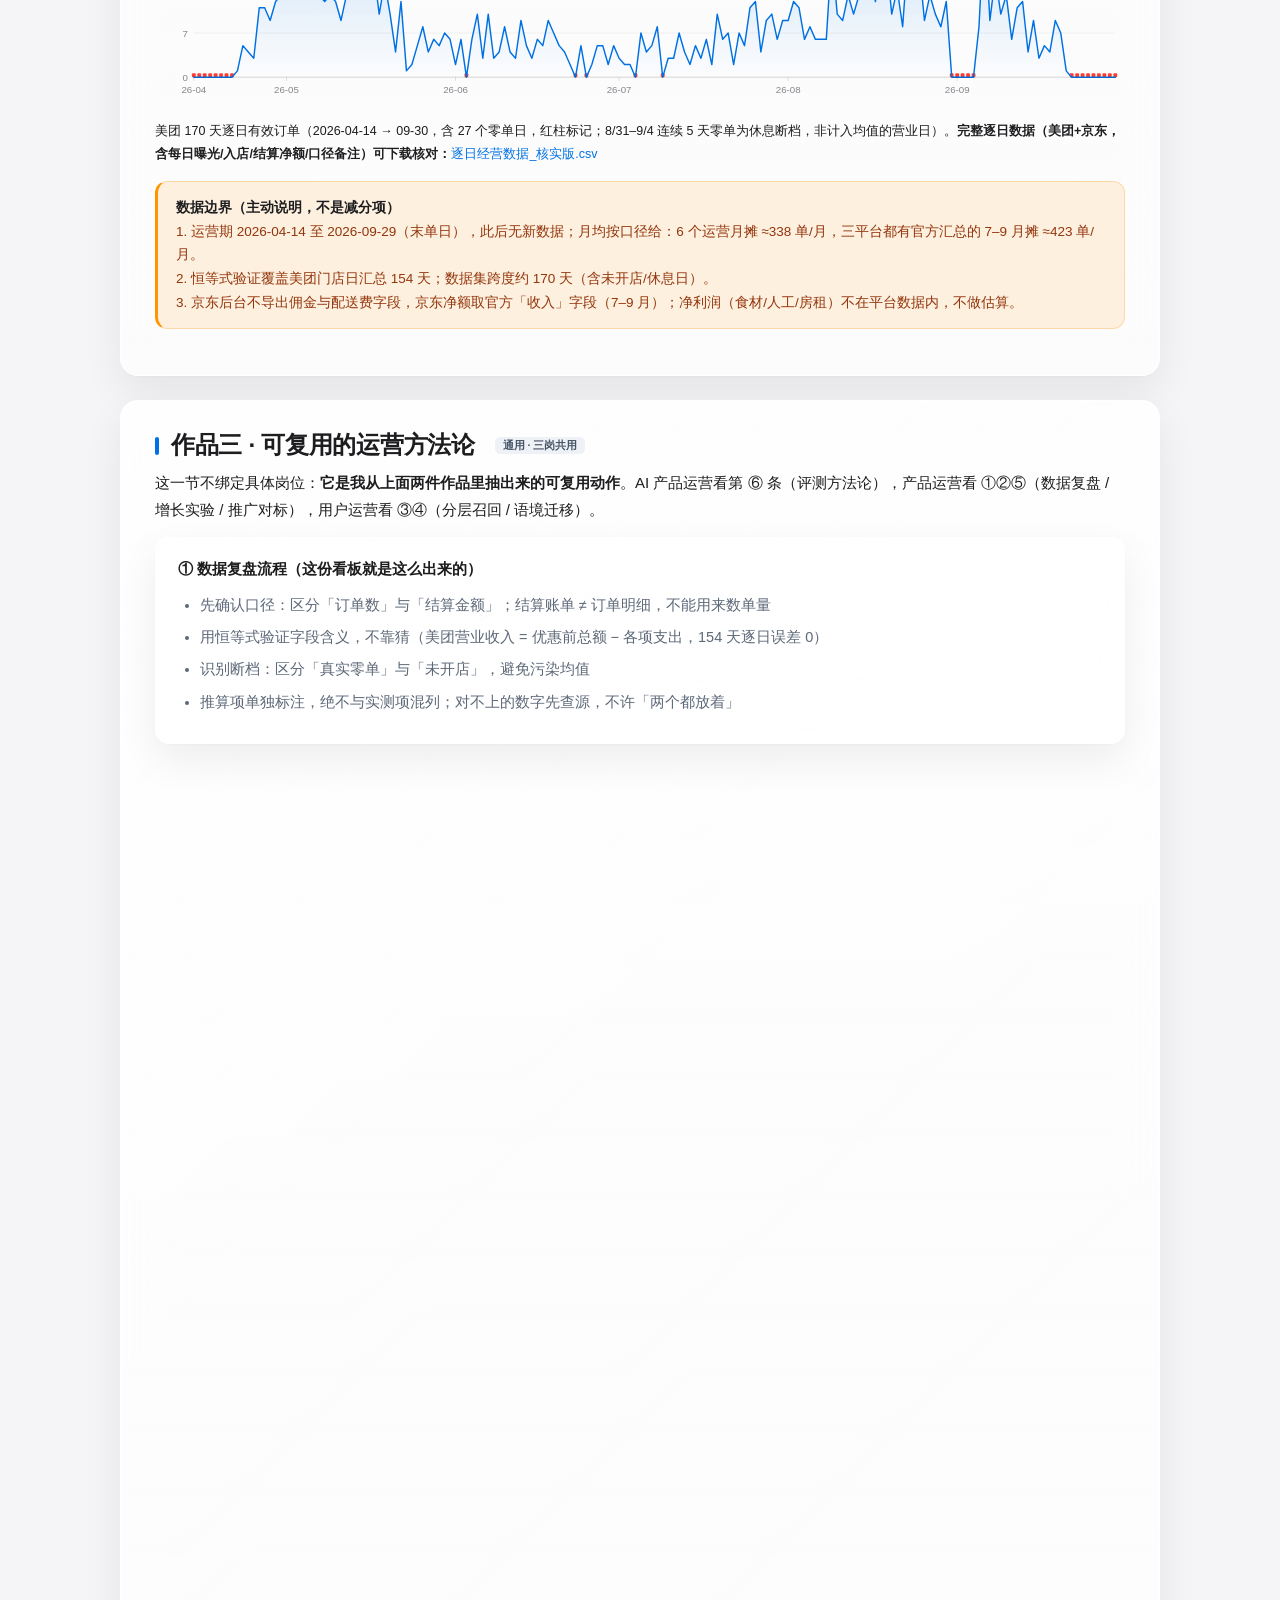
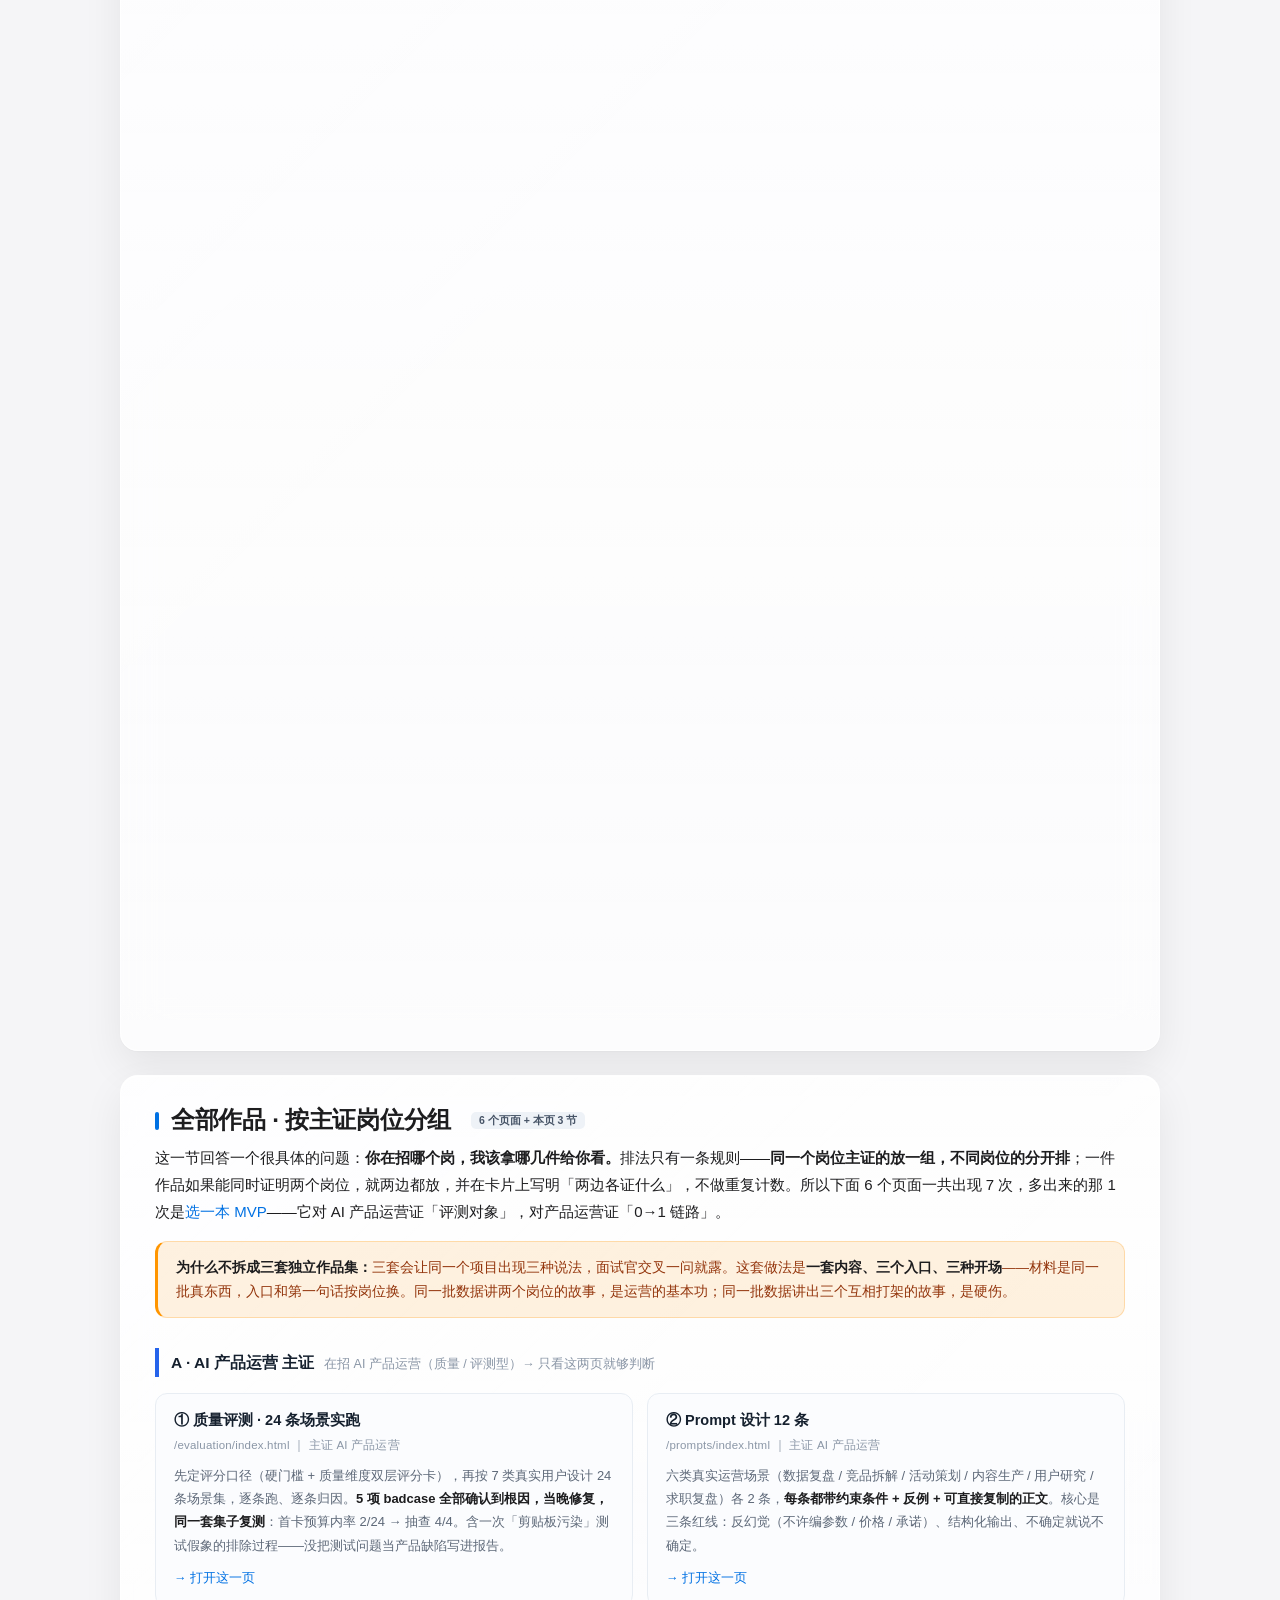
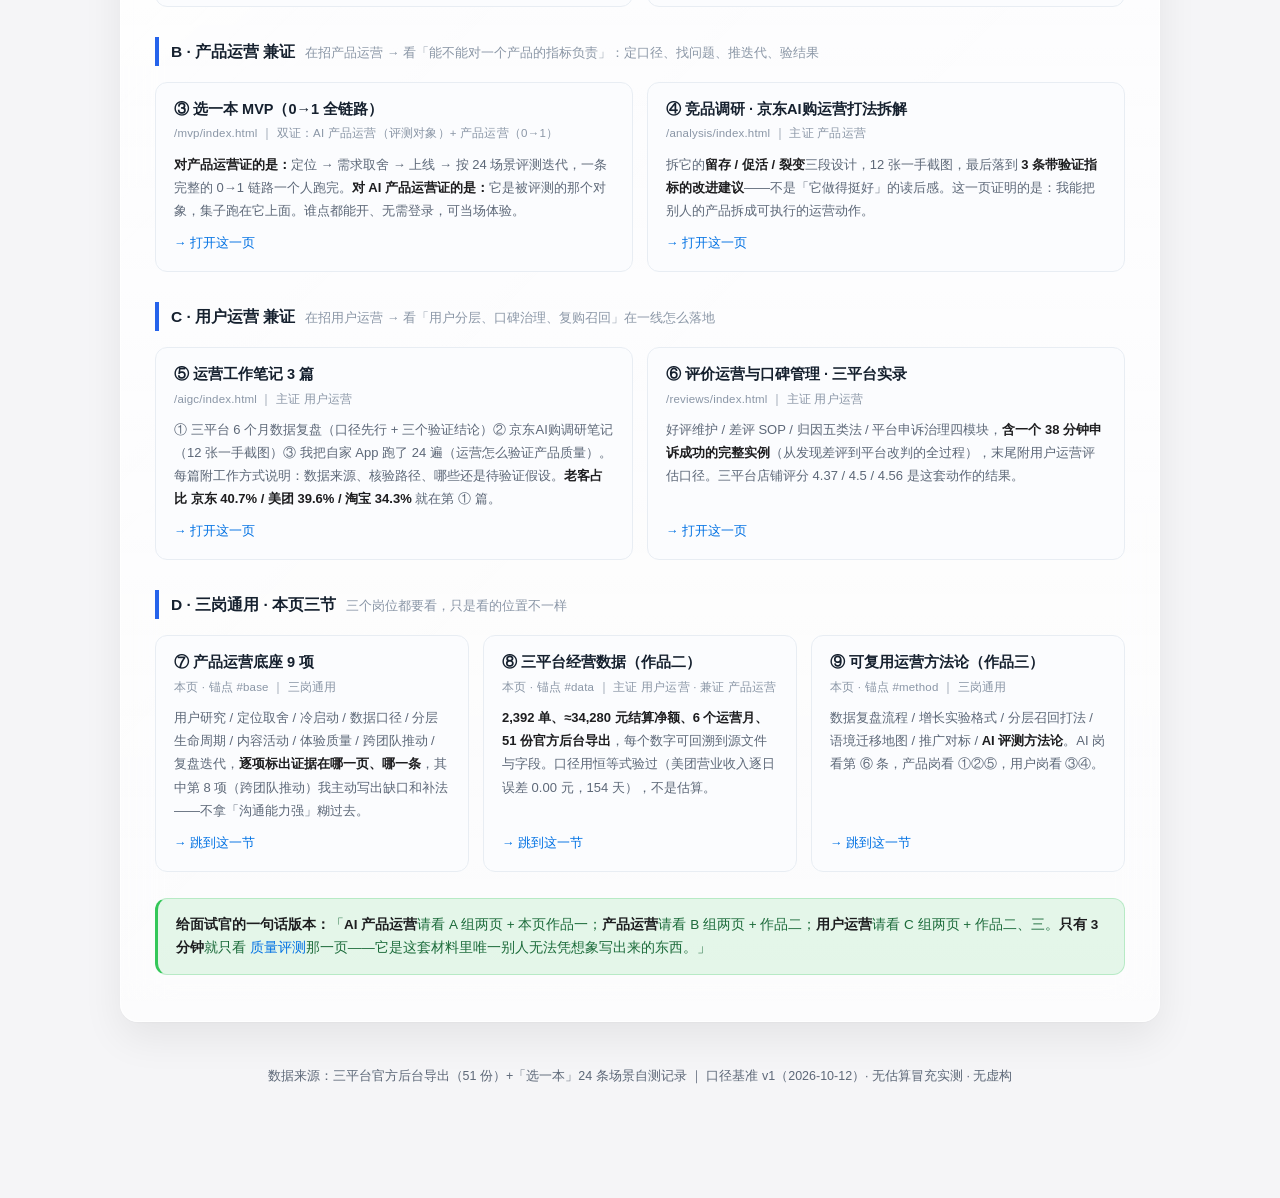
==== commit f96074b2: "数据口径统一 v2：订单 2,392 / 净额 34,280；首页按主证岗位分组重排 + 作品一改运营视角" ====
--- a/index.html
+++ b/index.html
@@ -161,6 +161,31 @@
  h1{font-size:22px}h2{font-size:17px}
 
 }
+
+/* ===== 作品墙 / 岗位标签（v5 新增） ===== */
+.jt{display:inline-block;font-size:10.5px;font-weight:800;border-radius:5px;padding:2px 8px;margin-left:8px;vertical-align:middle;white-space:nowrap;letter-spacing:0}
+.jt-ai{background:#e0e7ff;color:#3730a3}
+.jt-po{background:#dcfce7;color:#14532d}
+.jt-uo{background:#fdf3e3;color:#8a5a08}
+.jt-all{background:#eef2f7;color:#475467}
+.wall{display:grid;grid-template-columns:repeat(auto-fit,minmax(300px,1fr));gap:14px;margin:16px 0 6px}
+.wcard{border:1px solid var(--line);border-radius:var(--radius-sm);padding:16px 18px;background:var(--surface-2);display:flex;flex-direction:column}
+.wcard .wt{font-size:14.5px;font-weight:800;color:var(--ink);line-height:1.5;margin-bottom:3px}
+.wcard .wm{font-size:11.5px;color:var(--faint);margin-bottom:9px;letter-spacing:.2px}
+.wcard .wd{font-size:13px;color:var(--muted);line-height:1.78;flex:1}
+.wcard .wl{margin-top:11px;font-size:12.5px;font-weight:700}
+.wgrp{margin:30px 0 0}
+.wgrp-h{display:flex;align-items:baseline;gap:10px;flex-wrap:wrap;border-left:4px solid var(--primary);padding:1px 0 1px 12px;margin-bottom:6px}
+.wgrp-h .gt{font-size:15.5px;font-weight:800;color:var(--ink)}
+.wgrp-h .gd{font-size:12.5px;color:var(--faint);line-height:1.6}
+.steps{display:grid;grid-template-columns:repeat(auto-fit,minmax(205px,1fr));gap:10px;margin:16px 0 4px}
+.step{border:1px solid var(--line);border-left:3px solid var(--primary);border-radius:8px;padding:11px 14px;background:var(--surface-2)}
+.step .sn{font-size:10.5px;font-weight:800;color:var(--primary);letter-spacing:.7px}
+.step .st{font-size:13.5px;font-weight:800;color:var(--ink);margin:3px 0 5px;line-height:1.45}
+.step .sd{font-size:12.5px;color:var(--muted);line-height:1.72}
+.step .sd b{color:var(--ink)}
+@media (max-width:640px){.wall{grid-template-columns:1fr}.jt{margin-left:0;margin-top:6px}}
+@media print{.wcard,.step{break-inside:avoid}}
 
 </style>
 
@@ -179,6 +204,7 @@
   <a href="/analysis/index.html">竞品调研</a>
   <a href="/aigc/index.html">运营笔记</a>
   <a href="/reviews/index.html">评价运营</a>
+  <a href="#works">全部作品</a>
 </nav>
 
 <div class="wrap">
@@ -271,9 +297,9 @@
 
         <li><a href="/reviews/index.html">评价运营实录</a>：好评维护 / 差评 SOP / 归因五类法 / 平台申诉四模块，含 38 分钟申诉成功实例</li>
 
-        <li><a href="/aigc/index.html">运营笔记 · 三平台复盘</a>：老客占比 32.3%–39.6%，新老客分层与召回打法</li>
-
-        <li><a href="#data">三平台经营数据</a>：2,031 单、6 个月、每个数字可回溯到源文件</li>
+        <li><a href="/aigc/index.html">运营笔记 · 三平台复盘</a>：老客占比 34.3%–40.7%，新老客分层与召回打法</li>
+
+        <li><a href="#data">三平台经营数据</a>：2,392 单、6 个月、每个数字可回溯到源文件</li>
 
       </ol>
 
@@ -336,11 +362,11 @@
 
       <tr><td>2</td><td>产品定位与需求取舍</td><td>「最优解 + 一个备选」的单点主张；<b>不接厂家 CPS、不做软文</b>；只做笔记本一个品类，不铺全品类</td><td>不变，但多一条取舍：哪些交给模型、哪些必须写死规则</td></tr>
 
-      <tr><td>3</td><td>上线与冷启动</td><td>独立完成开发部署上线（可当场点开）；门店 4–5 月从 0 起爬坡：首月 88 单 → 5 月 466 单</td><td>不变，但上线多了灰度与回滚——模型版本不能一改全量</td></tr>
+      <tr><td>3</td><td>上线与冷启动</td><td>独立完成开发部署上线（可当场点开）；门店 4–5 月从 0 起爬坡：首月 88 单 → 5 月 671 单</td><td>不变，但上线多了灰度与回滚——模型版本不能一改全量</td></tr>
 
       <tr><td>4</td><td>数据口径与指标体系</td><td>51 份官方后台导出；恒等式验证 154 天逐日误差 0.00 元；曝光→入店→下单三段漏斗；<b>禁用估算冒充实测</b></td><td><b>被显著加强</b>：口径要加模型指标（幻觉率 / 采纳率 / 单次成本），问题从「算错」升级成「算不出」</td></tr>
 
-      <tr><td>5</td><td>用户分层与生命周期</td><td>新老客占比 32.3% / 33.5% / 39.6%；淘宝老客下单转化 42.7% vs 新客 13.7%；召回三招（电话回访 / 连续下单返券 / 饭卡储值）</td><td><b>换载体</b>：分层维度从「新老客」扩到「意图 / 会话深度 / 追问次数」</td></tr>
+      <tr><td>5</td><td>用户分层与生命周期</td><td>新老客占比 京东 40.7% / 美团 39.6% / 淘宝 34.3%；召回三招（电话回访 / 连续下单返券 / 饭卡储值）</td><td><b>换载体</b>：分层维度从「新老客」扩到「意图 / 会话深度 / 追问次数」</td></tr>
 
       <tr><td>6</td><td>内容与活动运营</td><td>满减三档设计、折扣商品阶梯、集点返券、平台官方活动（美团曝光 7,139 → 55,951）</td><td><b>被替换</b>：内容生产让给模型，运营重点从「写」转到「约束与验收」</td></tr>
 
@@ -362,10 +388,19 @@
 
 <section>
 
-  <h2>作品一 · AI 产品落地：「选一本」智能笔记本电脑选购助手</h2>
+  <h2>作品一 · AI 产品运营：给一个 AI 选本助手建评测集，并迭代到可用<span class="jt jt-ai">主证 · AI 产品运营</span><span class="jt jt-po">兼证 · 产品运营</span></h2>
 
   <p>面向大学新生与数码小白的「选购决策助手」。核心主张：把晦涩参数翻译成生活语言，一次给出【最优解 + 一个备选】；不接厂家 CPS、不做软文。时间线：2026.05 启动定位与调研，6 月曾计划寻找创业合伙人共同上线（未果），随后独立完成开发部署，并用 24 条场景的评测集完成首轮迭代。<b>口径说明（主动声明）：本产品为演示版 MVP，暂无真实注册用户；页面中的数据均为本人 24 条场景评测集的自测结果，不是线上真实用户数据——真人试用是下一迭代项（实验设计见「推荐质量验证」页）。</b></p>
 
+  <div class="ok" style="margin-top:16px"><b>这一件作品，我是以「运营」的身份做的，不是以「产品经理」的身份做的。</b>产品经理的交付物是「功能上线了」；运营的交付物是「我能说清它好在哪、差在哪、下一版改什么，而且换个人能重跑一遍得出同样结论」。下面四步是我在这件事里实际动手的部分——产品功能只是被评测的对象。</div>
+
+  <div class="steps">
+    <div class="step"><div class="sn">STEP 1 · 定口径</div><div class="st">先写清「什么叫好」</div><div class="sd">把「推荐准不准」拆成可打分的两层：<b>硬门槛</b>（首卡是否落在预算内、机型是否真实存在、参数是否与官方一致）+ <b>质量维度</b>（理由是否说人话、是否给备选、不确定时是否承认不确定）。<b>没有口径就不开跑</b>——否则跑完只剩「感觉还行」。</div></div>
+    <div class="step"><div class="sn">STEP 2 · 建集子</div><div class="st">24 条场景覆盖 7 类用户</div><div class="sd">按真实用户分布设计：专业负载型（计算机 / 建筑 / 环工 / 美术）、预算敏感型、小白问句型、以及<b>边缘与对抗样本</b>（预算 3000 以下、要求「能打游戏又要轻薄」、贴链接问避坑）。集子固定下来，才能在任意版本重跑做前后对照。</div></div>
+    <div class="step"><div class="sn">STEP 3 · 跑与归因</div><div class="st">5 项 badcase 全部确认到根因</div><div class="sd">逐条跑、逐条记。<b>关键动作是排除测试假象</b>：有一次首卡超预算，追下去发现是剪贴板污染导致输入串了，做了对照实验才排除，没把它当产品缺陷写进报告。<b>确认的 5 项按根因归类</b>，不是按「第几条错了」罗列。</div></div>
+    <div class="step"><div class="sn">STEP 4 · 修与复测</div><div class="st">当晚改完，同一套集子再跑一遍</div><div class="sd">改的是规则权重与约束条件，<b>不改口径</b>——改口径凑通过率是最容易犯的错。<b>首卡预算内率 2/24 → 修复后抽查 4/4</b>。完整过程与原始记录在<a href="/evaluation/index.html">质量评测页</a>。</div></div>
+  </div>
+
   <div class="note"><b>主动交底一件事，省得你问到：</b>当前版本的推荐主链路是<b>本地加权规则引擎</b>，不是大模型；「AI 会诊」是预留接口，接入模型后启用。<b>为什么这么排：在接模型之前，先把评测集、评分口径、badcase 的记录方式建好——因为模型一接进来，你唯一能判断它好不好的东西就是这套集子。</b>这也是我理解的 AI 产品运营的起手式：先有能力判断好坏，再谈调优；否则一接模型就只剩「感觉好像变聪明了」。</div>
 
   <div class="card">
@@ -378,7 +413,9 @@
 
   </div>
 
-  <h3>产品能力（已实现功能；预留接口单独标注）</h3>
+  <h3>评测对象长什么样（产品功能 · 背景信息，不是我在这件作品里的交付物）</h3>
+
+  <p class="small" style="color:var(--faint);font-size:12.8px">下面这份清单是<b>被评测的对象</b>，列出来只为让你知道集子跑在什么东西上。面试时如果有人问「这些功能是你做的吗」——<b>是，但我讲的重点不是功能，是我怎么判断它好不好用。</b></p>
 
   <ul>
 
@@ -426,7 +463,7 @@
 
 <section id="data">
 
-  <h2>作品二 · 三平台门店经营数据复盘（真实数据）</h2>
+  <h2>作品二 · 三平台门店经营数据复盘（真实数据）<span class="jt jt-uo">主证 · 用户运营</span><span class="jt jt-po">兼证 · 产品运营</span></h2>
 
   <p>独立运营家庭外卖店（美团 + 淘宝闪购 + 京东秒送），从后台导出 51 份原始文件自行建模复盘。<b>以下每一个数字都可回溯到具体源文件与字段</b>；口径基准见文末说明。</p>
 
@@ -434,11 +471,13 @@
 
   <div class="kpis">
 
-    <div class="kpi"><div class="v" data-count="2031">2,031</div><div class="l">累计有效订单（单）</div></div>
-
-    <div class="kpi"><div class="v">≈3.67万</div><div class="l">累计结算净额（元）</div></div>
-
-    <div class="kpi"><div class="v" data-count="644">644</div><div class="l">单月订单峰值（8 月，全期最高）</div></div>
+    <div class="kpi"><div class="v" data-count="2392">2,392</div><div class="l">累计有效订单（单，6 个运营月）</div></div>
+
+    <div class="kpi"><div class="v">≈3.43万</div><div class="l">累计结算净额（元，到手）</div></div>
+
+    <div class="kpi"><div class="v" data-count="671">671</div><div class="l">单月订单峰值（5 月 · 活动冲量）</div></div>
+
+    <div class="kpi"><div class="v">6,650</div><div class="l">单月净额峰值（8 月 · 全期最高）</div></div>
 
     <div class="kpi"><div class="v" data-count="39.6" data-suffix="%">39.6%</div><div class="l">美团老客下单占比</div></div>
 
@@ -468,23 +507,23 @@
 
       <tr><td>2026-04</td><td>69</td><td>19</td><td>—</td><td>88</td><td>¥1,310</td></tr>
 
-      <tr><td>2026-05</td><td>368</td><td>98</td><td>—</td><td>466</td><td>¥5,780</td></tr>
-
-      <tr><td>2026-06</td><td>138</td><td>70</td><td>—</td><td>208</td><td>¥2,762</td></tr>
+      <tr><td>2026-05</td><td>368</td><td>98</td><td>205</td><td><b>671</b></td><td>¥5,780</td></tr>
+
+      <tr><td>2026-06</td><td>138</td><td>70</td><td>156</td><td><b>364</b></td><td>¥2,762</td></tr>
 
       <tr><td>2026-07</td><td>164</td><td>56</td><td>151</td><td>371</td><td>¥3,497</td></tr>
 
-      <tr><td>2026-08</td><td>354</td><td>71</td><td>219</td><td><b>644</b></td><td>¥6,650</td></tr>
+      <tr><td>2026-08</td><td>354</td><td>72</td><td>219</td><td><b>645</b></td><td>¥6,650</td></tr>
 
       <tr><td>2026-09</td><td>152</td><td>29</td><td>72</td><td>253</td><td>¥3,140</td></tr>
 
     </tbody>
 
-    <tfoot><tr><td>合计</td><td>1,245</td><td>344*</td><td>442*</td><td><b>2,031</b></td><td>¥23,139</td></tr></tfoot>
+    <tfoot><tr><td>合计</td><td>1,245</td><td>344</td><td>803</td><td><b>2,392</b></td><td>¥23,139</td></tr></tfoot>
 
   </table>
 
-  <p style="font-size:12.5px">* 京东 5–6 月无官方日汇总（仅订单明细），故京东官方口径只含 7–9 月，5–6 月不计入合计——宁可少算，不混口径。淘宝为整段官方口径（2026-04-09 → 10-09，344 单），月度加总 343 与整段差 1 单为边界日归属。</p>
+  <p style="font-size:12.5px">* 京东 5–6 月无官方日汇总，故 5–6 月订单取自订单明细（同一「已完成」判定规则），7–9 月取官方日汇总——两段相加为全期 803 单。淘宝为整段官方口径（2026-04-09 → 10-09，344 单），月度加总 343 与整段差 1 单为边界日归属。</p>
 
 
 
@@ -498,17 +537,17 @@
 
       <tr><td>美团（4–9月）</td><td>1,245</td><td>33,778</td><td>23,139</td><td>117,521 → 7,179（6.1%）→ 1,245（17.3%）</td></tr>
 
-      <tr><td>京东（7–9月官方）</td><td>442</td><td>10,253*</td><td>6,785</td><td>36,229 → 1,497（4.1%）→ 442（29.5%）</td></tr>
-
-      <tr><td>淘宝（整段）</td><td>344</td><td>7,673</td><td>6,763</td><td>51,405 → 1,911（3.7%）→ 340（18.0%）</td></tr>
+      <tr><td>京东（5–9月）</td><td>803</td><td>17,544</td><td>6,785<span class="small">（仅 7–9 月有「收入」字段）</span></td><td>36,229 → 1,497（4.1%）→ 442（29.5%）<span class="small">（仅 7–9 月）</span></td></tr>
+
+      <tr><td>淘宝（整段）</td><td>344</td><td>7,673</td><td>4,356</td><td>51,405 → 1,911（3.7%）→ 344（18.0%）</td></tr>
 
     </tbody>
 
-    <tfoot><tr><td>三平台合计</td><td><b>2,031</b></td><td><b>≈51,700（约）</b></td><td><b>≈36,687</b></td><td>曝光 ≈205,155 → 入店 ≈10,587 → 下单 2,031</td></tr></tfoot>
+    <tfoot><tr><td>三平台合计</td><td><b>2,392</b></td><td><b>≈59,000（约）</b></td><td><b>≈34,280</b></td><td>曝光 ≈205,155 → 入店 ≈10,587 → 下单 <b>2,031</b><span class="small">（漏斗口径，京东仅 7–9 月）</span></td></tr></tfoot>
 
   </table>
 
-  <p style="font-size:12.5px">* 京东顾客实付为明细唯一订单加总（7–9 月，含少量无效单未剔）。<b>口径说明：三平台窗口不同（美团 4–9 月 / 淘宝整段 / 京东仅 7–9 月有官方汇总），合计顾客实付只作约数；平台「营业额」字段含配送费/打包费，与顾客实付不可比，故不混算 GMV。</b>老客占比：京东 32.3% / 淘宝 33.5% / 美团 39.6%。</p>
+  <p style="font-size:12.5px">* 京东顾客实付为明细唯一订单加总（7–9 月，含少量无效单未剔）。<b>口径说明：三平台窗口不同（美团 4–9 月 / 淘宝整段 / 京东 5–6 月取明细、7–9 月取官方汇总），合计顾客实付只作约数；平台「营业额」字段含配送费/打包费，与顾客实付不可比，故不混算 GMV。</b>老客占比：京东 40.7% / 美团 39.6% / 淘宝 34.3%。</p>
 
 
 
@@ -522,11 +561,11 @@
 
     <li><b>8 月是效率最高期</b>：净额 6,650 元为全期峰值；同期三平台老客占比稳定在三成以上，复购是基本盘。</li>
 
-    <li><b>4–5 月是从 0 起的爬坡期</b>：首月 88 单 → 5 月 466 单，靠平台活动拉动，属冷启动阶段；增长和质量要分开看。</li>
-
-    <li><b>美团靠曝光承接、京东淘宝靠老客召回</b>：美团曝光量三平台最大（11.8 万）但新客占比高；京东/淘宝曝光小、老客占比稳定（32.3%/33.5%），适合召回。</li>
-
-    <li><b>淘宝老客转化率碾压新客</b>：老客下单转化 42.7% vs 新客 13.7%、老客进店转化 14.7% vs 新客 3.3%；但淘宝曝光 96.5% 给了新客——「曝光给新客、转化靠老客」的结构性错配，是私域与召回动作的直接依据。</li>
+    <li><b>4–5 月是从 0 起的爬坡期</b>：首月 88 单 → 5 月 671 单，靠平台活动拉动，属冷启动阶段；增长和质量要分开看。</li>
+
+    <li><b>美团靠曝光承接、京东淘宝靠老客召回</b>：美团曝光量三平台最大（11.8 万）但新客占比高；京东/淘宝曝光小、老客占比稳定（京东 40.7%、淘宝 34.3%），适合召回。</li>
+
+    
 
   </ul>
 
@@ -556,7 +595,9 @@
 
 <section id="method">
 
-  <h2>作品三 · 可复用的运营方法论</h2>
+  <h2>作品三 · 可复用的运营方法论<span class="jt jt-all">通用 · 三岗共用</span></h2>
+
+  <p>这一节不绑定具体岗位：<b>它是我从上面两件作品里抽出来的可复用动作</b>。AI 产品运营看第 ⑥ 条（评测方法论），产品运营看 ①②⑤（数据复盘 / 增长实验 / 推广对标），用户运营看 ③④（分层召回 / 语境迁移）。</p>
 
   <div class="card"><b>① 数据复盘流程（这份看板就是这么出来的）</b><ul>
 
@@ -582,7 +623,7 @@
 
     <li>后台无客户级明细，所以用平台官方的新老客分层做打法设计，不硬造 RFM 分数——口径诚实优先于框架好看</li>
 
-    <li>数据依据：老客占比 京东 32.3% / 淘宝 33.5% / 美团 39.6%；淘宝老客下单转化 42.7% vs 新客 13.7%；打法：京东/淘宝做老客召回，美团做曝光承接</li>
+    <li>数据依据：老客占比 京东 40.7% / 美团 39.6% / 淘宝 34.3%；打法：京东/淘宝做老客召回，美团做曝光承接</li>
 
     <li><b>召回与锁客（2026.04–09 运营期内真实做过）：</b>① 对当日下单用户逐单电话回访——问口味分量、收集改进建议、预告「下次送点小菜」，收到过顾客主动好评；② 借平台连续下单返券活动串复购（满 N 单送券）；③ 引导顾客充值京东外卖饭卡（储值仅限本店消费、有顾客实际充值、后台可查），用预付款锁定后续消费</li>
 
@@ -656,6 +697,123 @@
 
 
 
+<!-- ========== 全部作品 · 按主证岗位分组 ========== -->
+
+<section id="works">
+
+  <h2>全部作品 · 按主证岗位分组<span class="jt jt-all">6 个页面 + 本页 3 节</span></h2>
+
+  <p>这一节回答一个很具体的问题：<b>你在招哪个岗，我该拿哪几件给你看。</b>排法只有一条规则——<b>同一个岗位主证的放一组，不同岗位的分开排</b>；一件作品如果能同时证明两个岗位，就两边都放，并在卡片上写明「两边各证什么」，不做重复计数。所以下面 6 个页面一共出现 7 次，多出来的那 1 次是<a href="/mvp/index.html">选一本 MVP</a>——它对 AI 产品运营证「评测对象」，对产品运营证「0→1 链路」。</p>
+
+  <div class="note"><b>为什么不拆成三套独立作品集：</b>三套会让同一个项目出现三种说法，面试官交叉一问就露。这套做法是<b>一套内容、三个入口、三种开场</b>——材料是同一批真东西，入口和第一句话按岗位换。同一批数据讲两个岗位的故事，是运营的基本功；同一批数据讲出三个互相打架的故事，是硬伤。</div>
+
+  <div class="wgrp">
+
+    <div class="wgrp-h"><span class="gt">A · AI 产品运营 主证</span><span class="gd">在招 AI 产品运营（质量 / 评测型）→ 只看这两页就够判断</span></div>
+
+    <div class="wall">
+
+      <div class="wcard">
+        <div class="wt">① 质量评测 · 24 条场景实跑</div>
+        <div class="wm">/evaluation/index.html ｜ 主证 AI 产品运营</div>
+        <div class="wd">先定评分口径（硬门槛 + 质量维度双层评分卡），再按 7 类真实用户设计 24 条场景集，逐条跑、逐条归因。<b>5 项 badcase 全部确认到根因，当晚修复，同一套集子复测</b>：首卡预算内率 2/24 → 抽查 4/4。含一次「剪贴板污染」测试假象的排除过程——没把测试问题当产品缺陷写进报告。</div>
+        <div class="wl"><a href="/evaluation/index.html">→ 打开这一页</a></div>
+      </div>
+
+      <div class="wcard">
+        <div class="wt">② Prompt 设计 12 条</div>
+        <div class="wm">/prompts/index.html ｜ 主证 AI 产品运营</div>
+        <div class="wd">六类真实运营场景（数据复盘 / 竞品拆解 / 活动策划 / 内容生产 / 用户研究 / 求职复盘）各 2 条，<b>每条都带约束条件 + 反例 + 可直接复制的正文</b>。核心是三条红线：反幻觉（不许编参数 / 价格 / 承诺）、结构化输出、不确定就说不确定。</div>
+        <div class="wl"><a href="/prompts/index.html">→ 打开这一页</a></div>
+      </div>
+
+    </div>
+
+  </div>
+
+  <div class="wgrp">
+
+    <div class="wgrp-h"><span class="gt">B · 产品运营 兼证</span><span class="gd">在招产品运营 → 看「能不能对一个产品的指标负责」：定口径、找问题、推迭代、验结果</span></div>
+
+    <div class="wall">
+
+      <div class="wcard">
+        <div class="wt">③ 选一本 MVP（0→1 全链路）</div>
+        <div class="wm">/mvp/index.html ｜ 双证：AI 产品运营（评测对象）+ 产品运营（0→1）</div>
+        <div class="wd"><b>对产品运营证的是：</b>定位 → 需求取舍 → 上线 → 按 24 场景评测迭代，一条完整的 0→1 链路一个人跑完。<b>对 AI 产品运营证的是：</b>它是被评测的那个对象，集子跑在它上面。谁点都能开、无需登录，可当场体验。</div>
+        <div class="wl"><a href="/mvp/index.html">→ 打开这一页</a></div>
+      </div>
+
+      <div class="wcard">
+        <div class="wt">④ 竞品调研 · 京东AI购运营打法拆解</div>
+        <div class="wm">/analysis/index.html ｜ 主证 产品运营</div>
+        <div class="wd">拆它的<b>留存 / 促活 / 裂变</b>三段设计，12 张一手截图，最后落到 <b>3 条带验证指标的改进建议</b>——不是「它做得挺好」的读后感。这一页证明的是：我能把别人的产品拆成可执行的运营动作。</div>
+        <div class="wl"><a href="/analysis/index.html">→ 打开这一页</a></div>
+      </div>
+
+    </div>
+
+  </div>
+
+  <div class="wgrp">
+
+    <div class="wgrp-h"><span class="gt">C · 用户运营 兼证</span><span class="gd">在招用户运营 → 看「用户分层、口碑治理、复购召回」在一线怎么落地</span></div>
+
+    <div class="wall">
+
+      <div class="wcard">
+        <div class="wt">⑤ 运营工作笔记 3 篇</div>
+        <div class="wm">/aigc/index.html ｜ 主证 用户运营</div>
+        <div class="wd">① 三平台 6 个月数据复盘（口径先行 + 三个验证结论）② 京东AI购调研笔记（12 张一手截图）③ 我把自家 App 跑了 24 遍（运营怎么验证产品质量）。每篇附工作方式说明：数据来源、核验路径、哪些还是待验证假设。<b>老客占比 京东 40.7% / 美团 39.6% / 淘宝 34.3%</b> 就在第 ① 篇。</div>
+        <div class="wl"><a href="/aigc/index.html">→ 打开这一页</a></div>
+      </div>
+
+      <div class="wcard">
+        <div class="wt">⑥ 评价运营与口碑管理 · 三平台实录</div>
+        <div class="wm">/reviews/index.html ｜ 主证 用户运营</div>
+        <div class="wd">好评维护 / 差评 SOP / 归因五类法 / 平台申诉治理四模块，<b>含一个 38 分钟申诉成功的完整实例</b>（从发现差评到平台改判的全过程），末尾附用户运营评估口径。三平台店铺评分 4.37 / 4.5 / 4.56 是这套动作的结果。</div>
+        <div class="wl"><a href="/reviews/index.html">→ 打开这一页</a></div>
+      </div>
+
+    </div>
+
+  </div>
+
+  <div class="wgrp">
+
+    <div class="wgrp-h"><span class="gt">D · 三岗通用 · 本页三节</span><span class="gd">三个岗位都要看，只是看的位置不一样</span></div>
+
+    <div class="wall">
+
+      <div class="wcard">
+        <div class="wt">⑦ 产品运营底座 9 项</div>
+        <div class="wm">本页 · 锚点 #base ｜ 三岗通用</div>
+        <div class="wd">用户研究 / 定位取舍 / 冷启动 / 数据口径 / 分层生命周期 / 内容活动 / 体验质量 / 跨团队推动 / 复盘迭代，<b>逐项标出证据在哪一页、哪一条</b>，其中第 8 项（跨团队推动）我主动写出缺口和补法——不拿「沟通能力强」糊过去。</div>
+        <div class="wl"><a href="#base">→ 跳到这一节</a></div>
+      </div>
+
+      <div class="wcard">
+        <div class="wt">⑧ 三平台经营数据（作品二）</div>
+        <div class="wm">本页 · 锚点 #data ｜ 主证 用户运营 · 兼证 产品运营</div>
+        <div class="wd"><b>2,392 单、≈34,280 元结算净额、6 个运营月、51 份官方后台导出</b>，每个数字可回溯到源文件与字段。口径用恒等式验过（美团营业收入逐日误差 0.00 元，154 天），不是估算。</div>
+        <div class="wl"><a href="#data">→ 跳到这一节</a></div>
+      </div>
+
+      <div class="wcard">
+        <div class="wt">⑨ 可复用运营方法论（作品三）</div>
+        <div class="wm">本页 · 锚点 #method ｜ 三岗通用</div>
+        <div class="wd">数据复盘流程 / 增长实验格式 / 分层召回打法 / 语境迁移地图 / 推广对标 / <b>AI 评测方法论</b>。AI 岗看第 ⑥ 条，产品岗看 ①②⑤，用户岗看 ③④。</div>
+        <div class="wl"><a href="#method">→ 跳到这一节</a></div>
+      </div>
+
+    </div>
+
+  </div>
+
+  <div class="ok" style="margin-top:26px"><b>给面试官的一句话版本：</b>「<b>AI 产品运营</b>请看 A 组两页 + 本页作品一；<b>产品运营</b>请看 B 组两页 + 作品二；<b>用户运营</b>请看 C 组两页 + 作品二、三。<b>只有 3 分钟</b>就只看 <a href="/evaluation/index.html">质量评测</a>那一页——它是这套材料里唯一别人无法凭想象写出来的东西。」</div>
+
+</section>
+
 <footer style="text-align:center;color:var(--muted);font-size:12.5px;padding:20px">
 
   数据来源：三平台官方后台导出（51 份）+「选一本」24 条场景自测记录 ｜ 口径基准 v1（2026-10-12）· 无估算冒充实测 · 无虚构
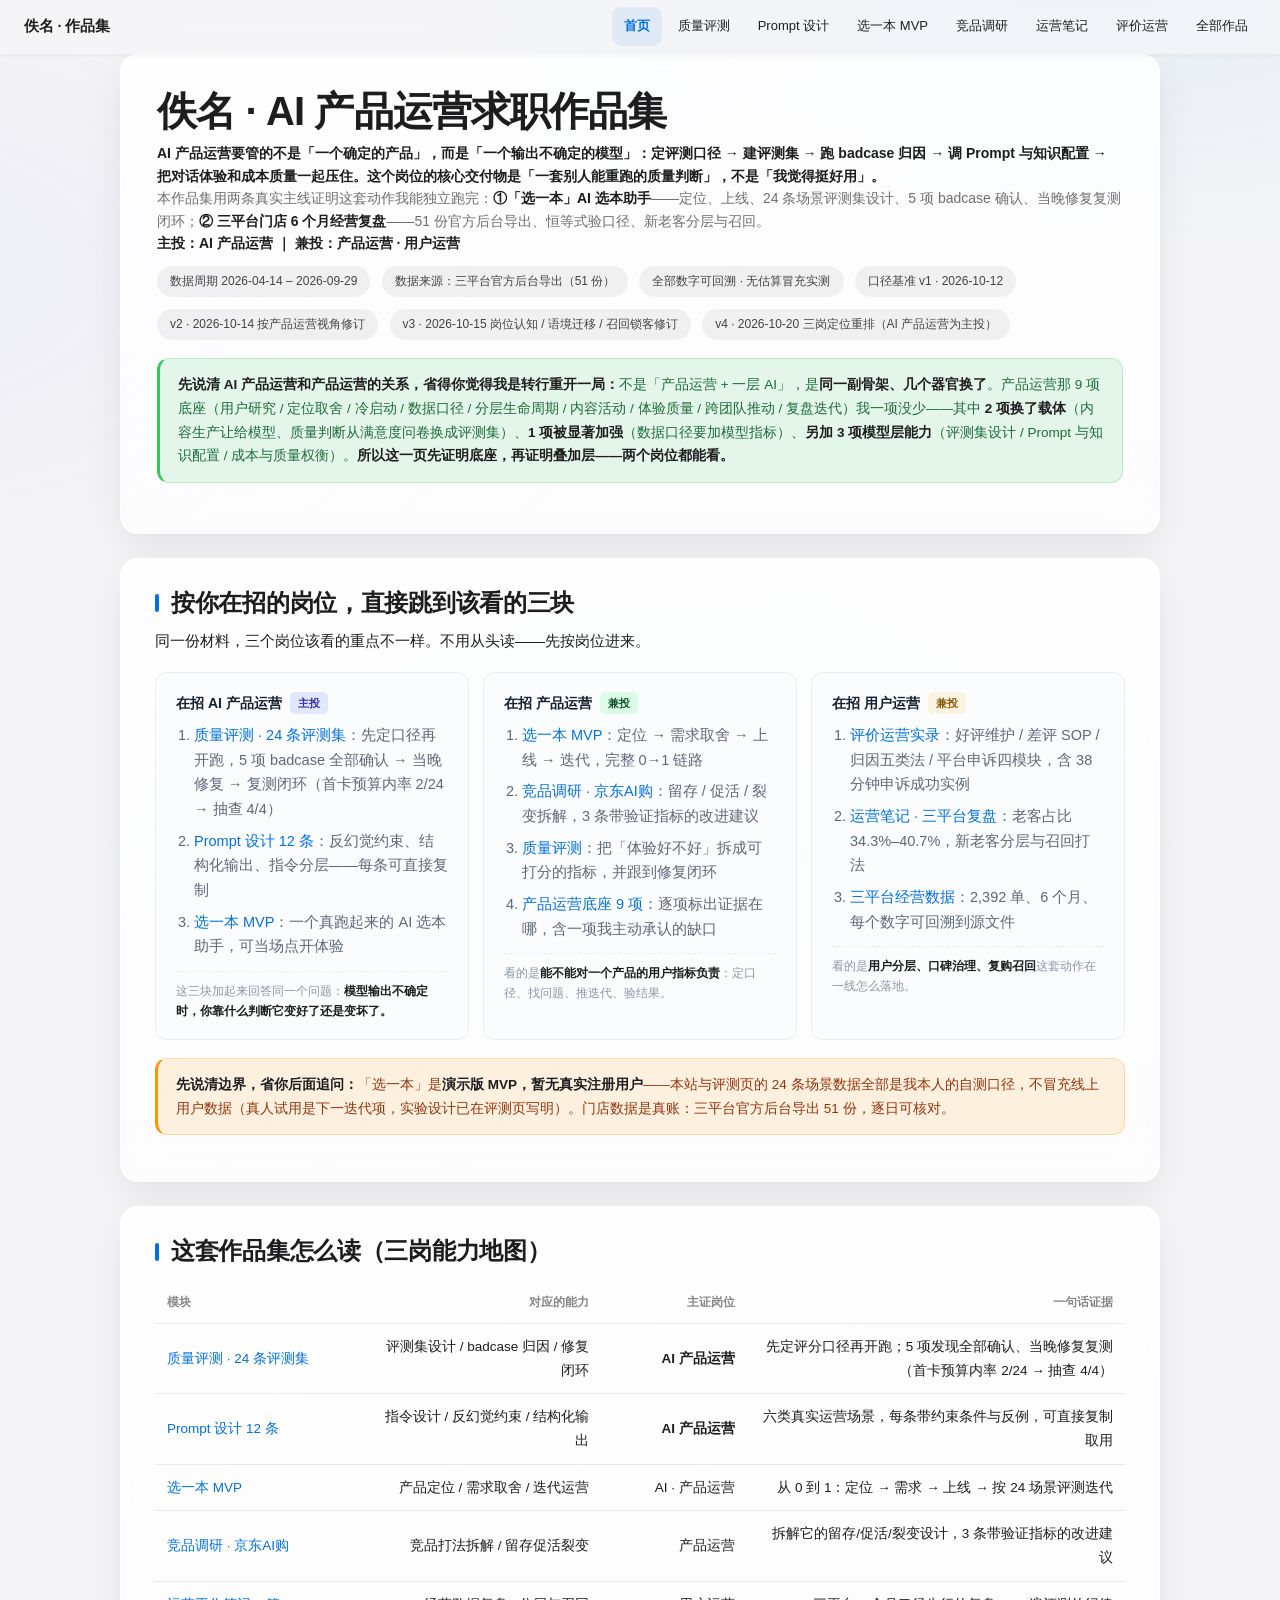
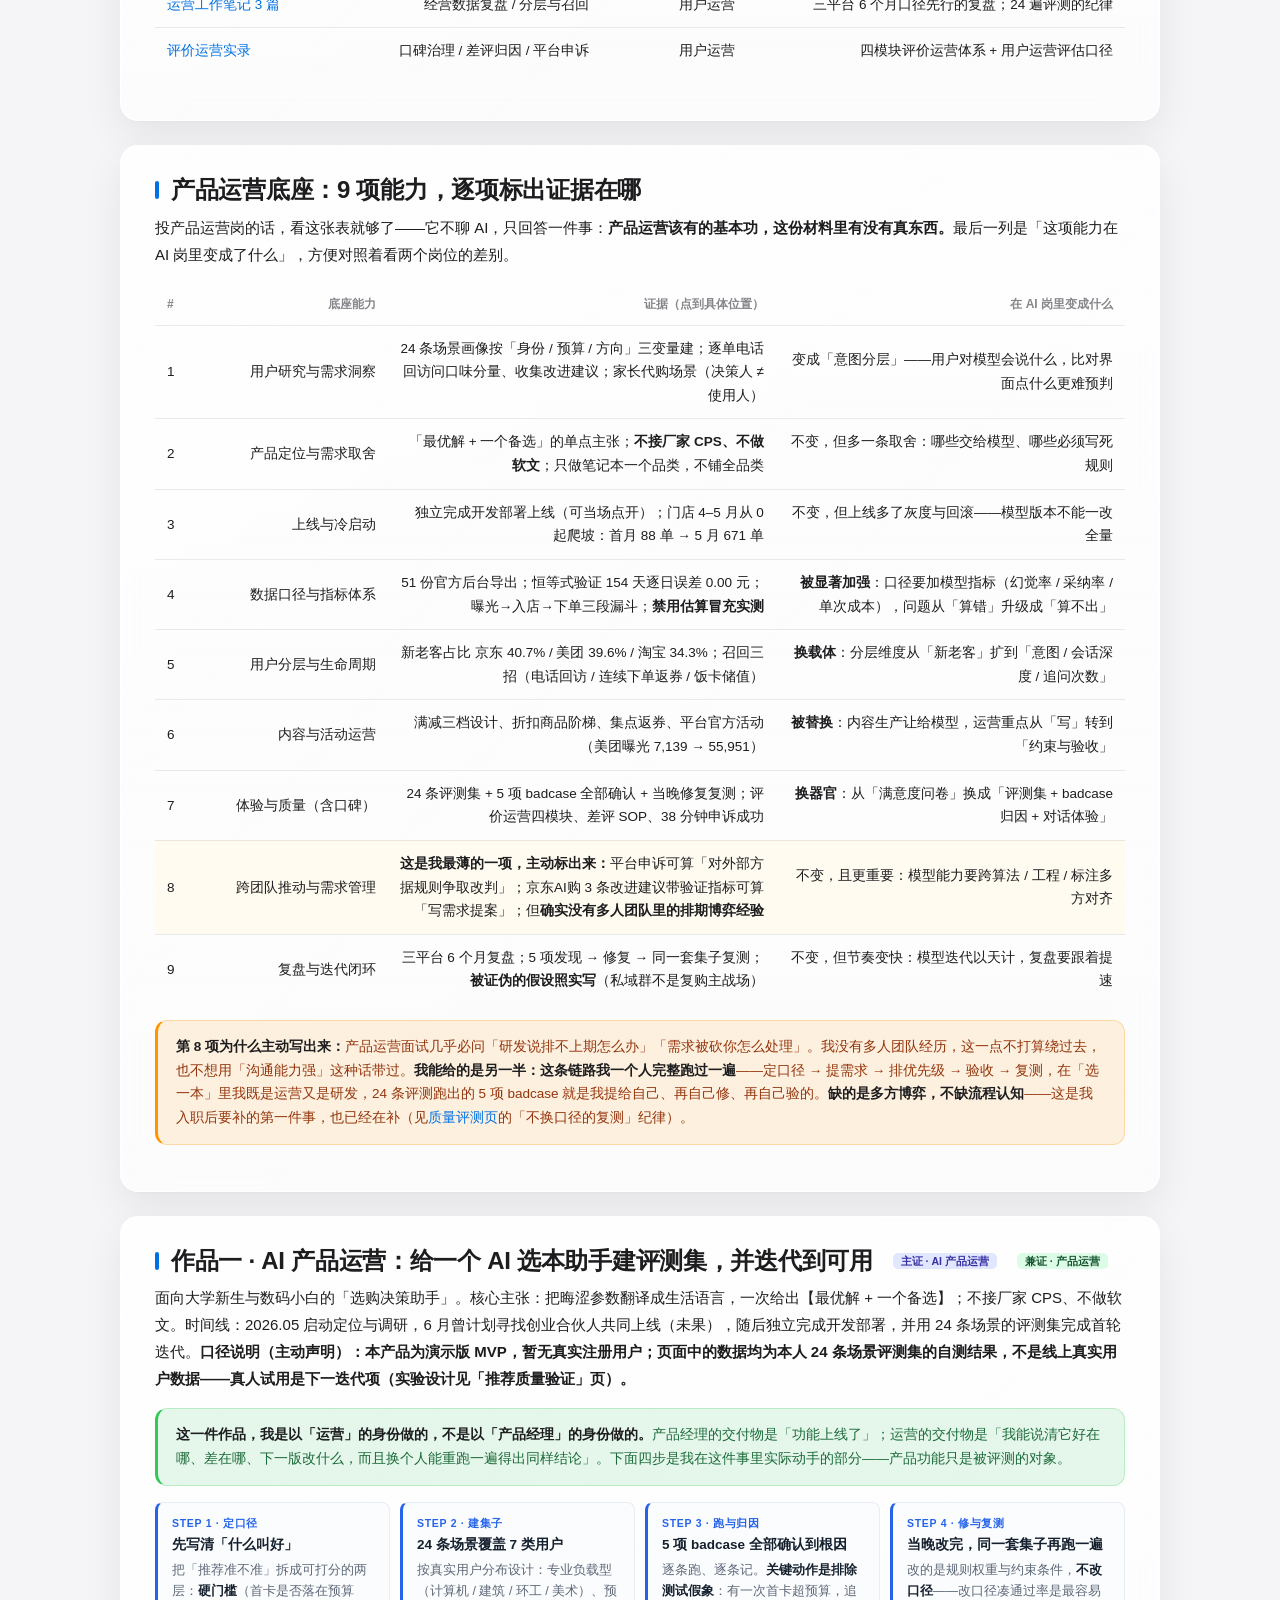
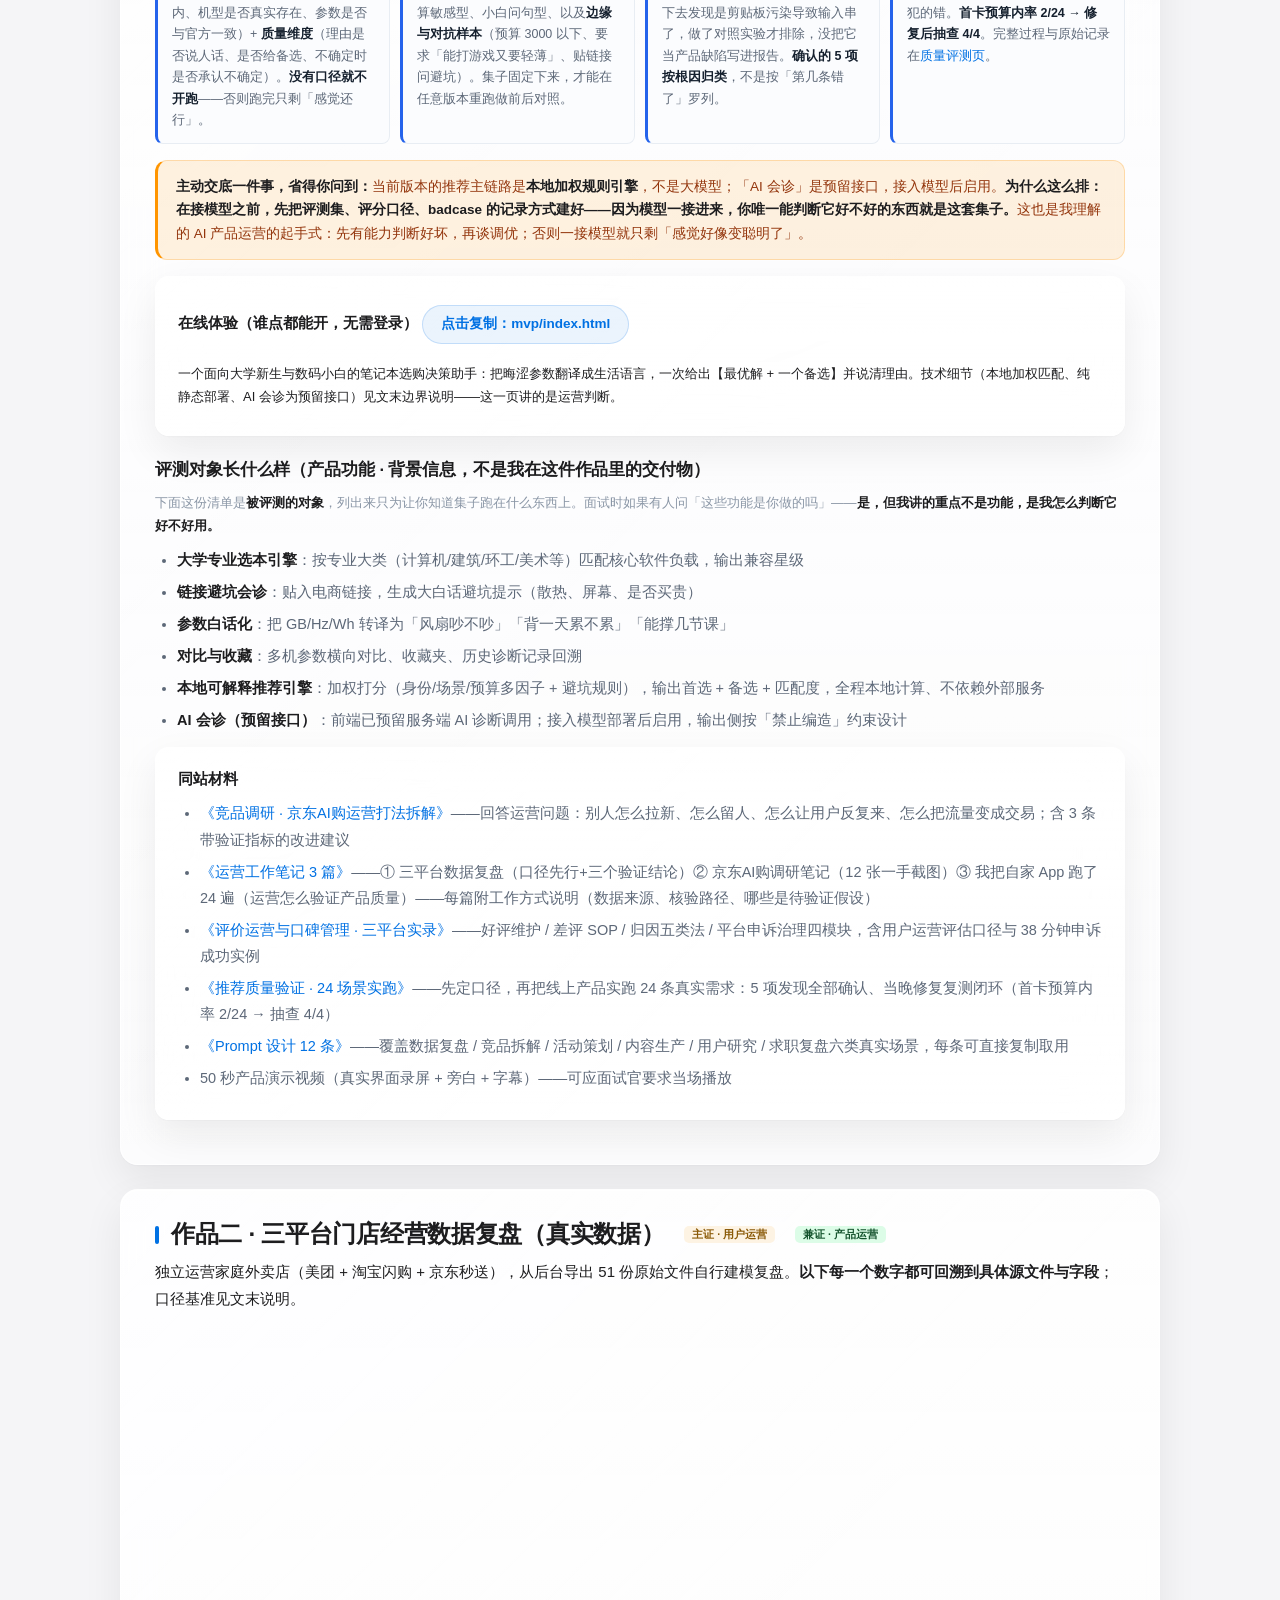
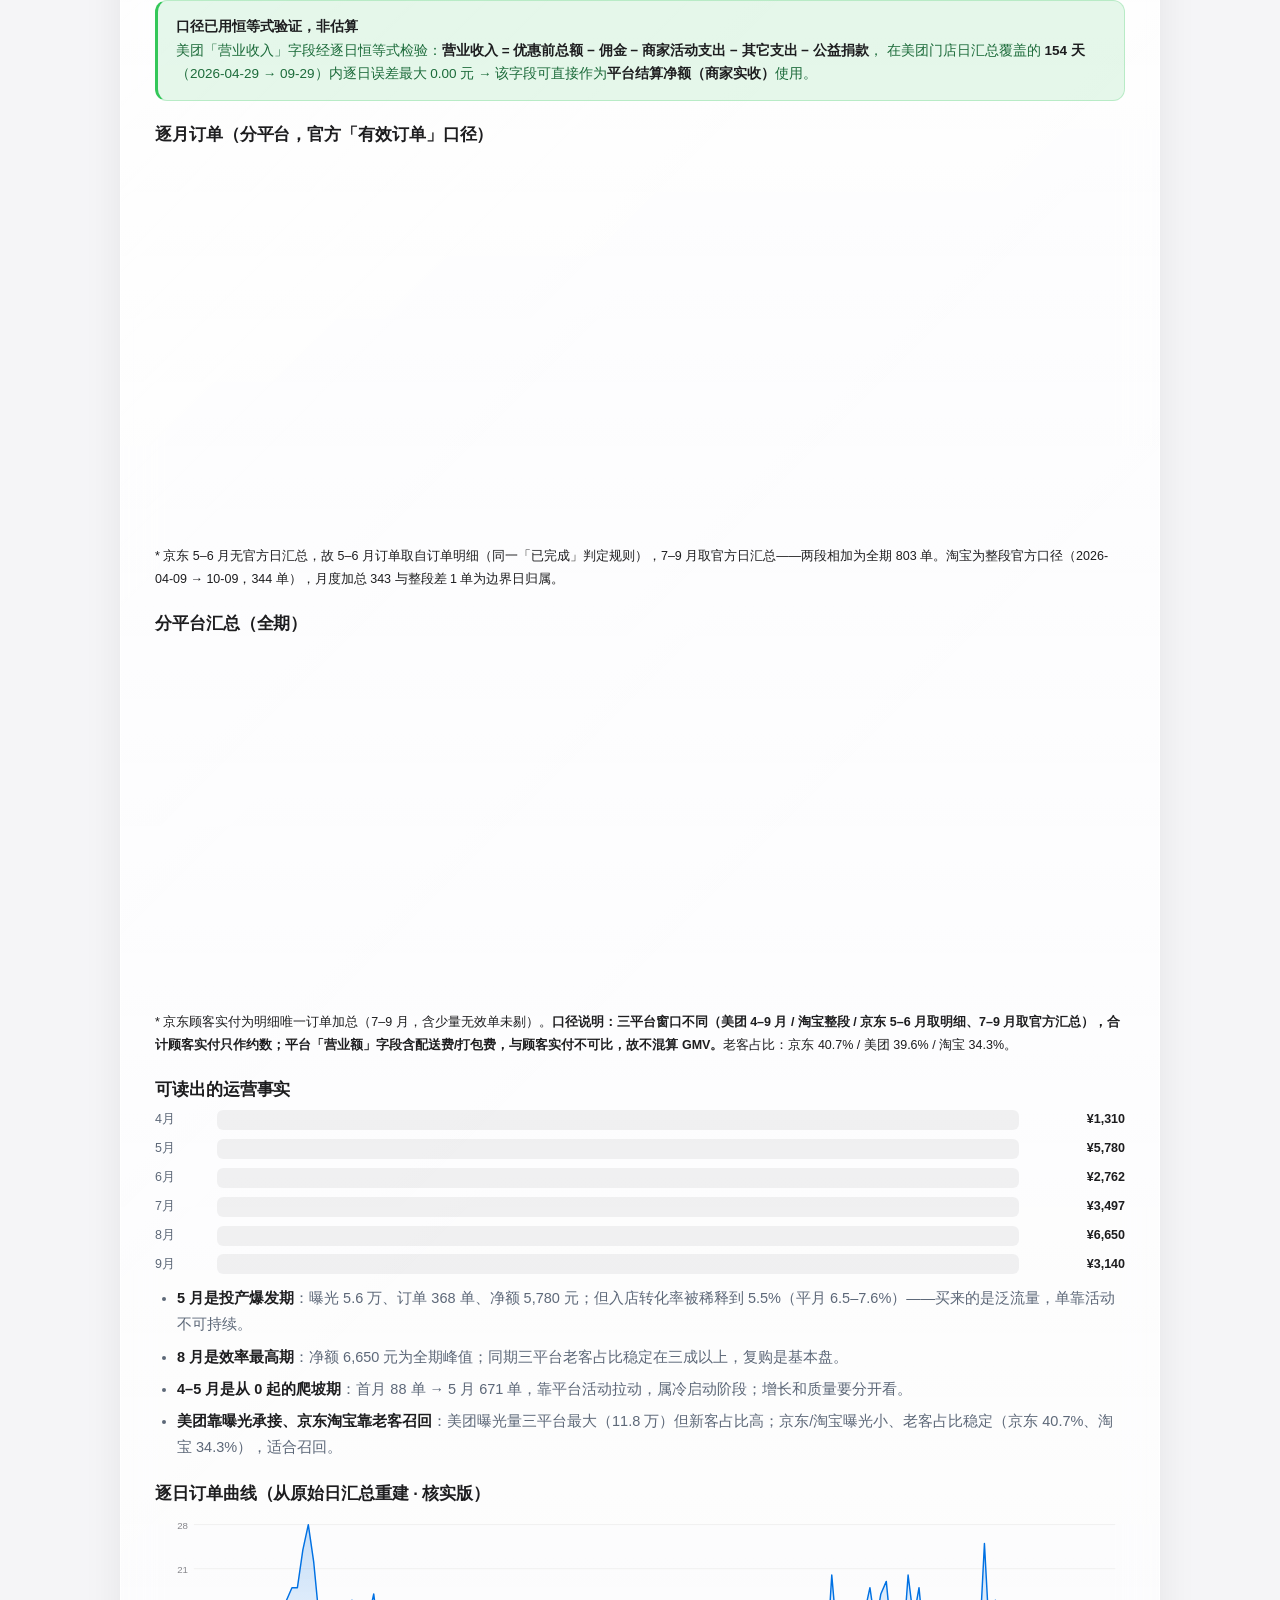
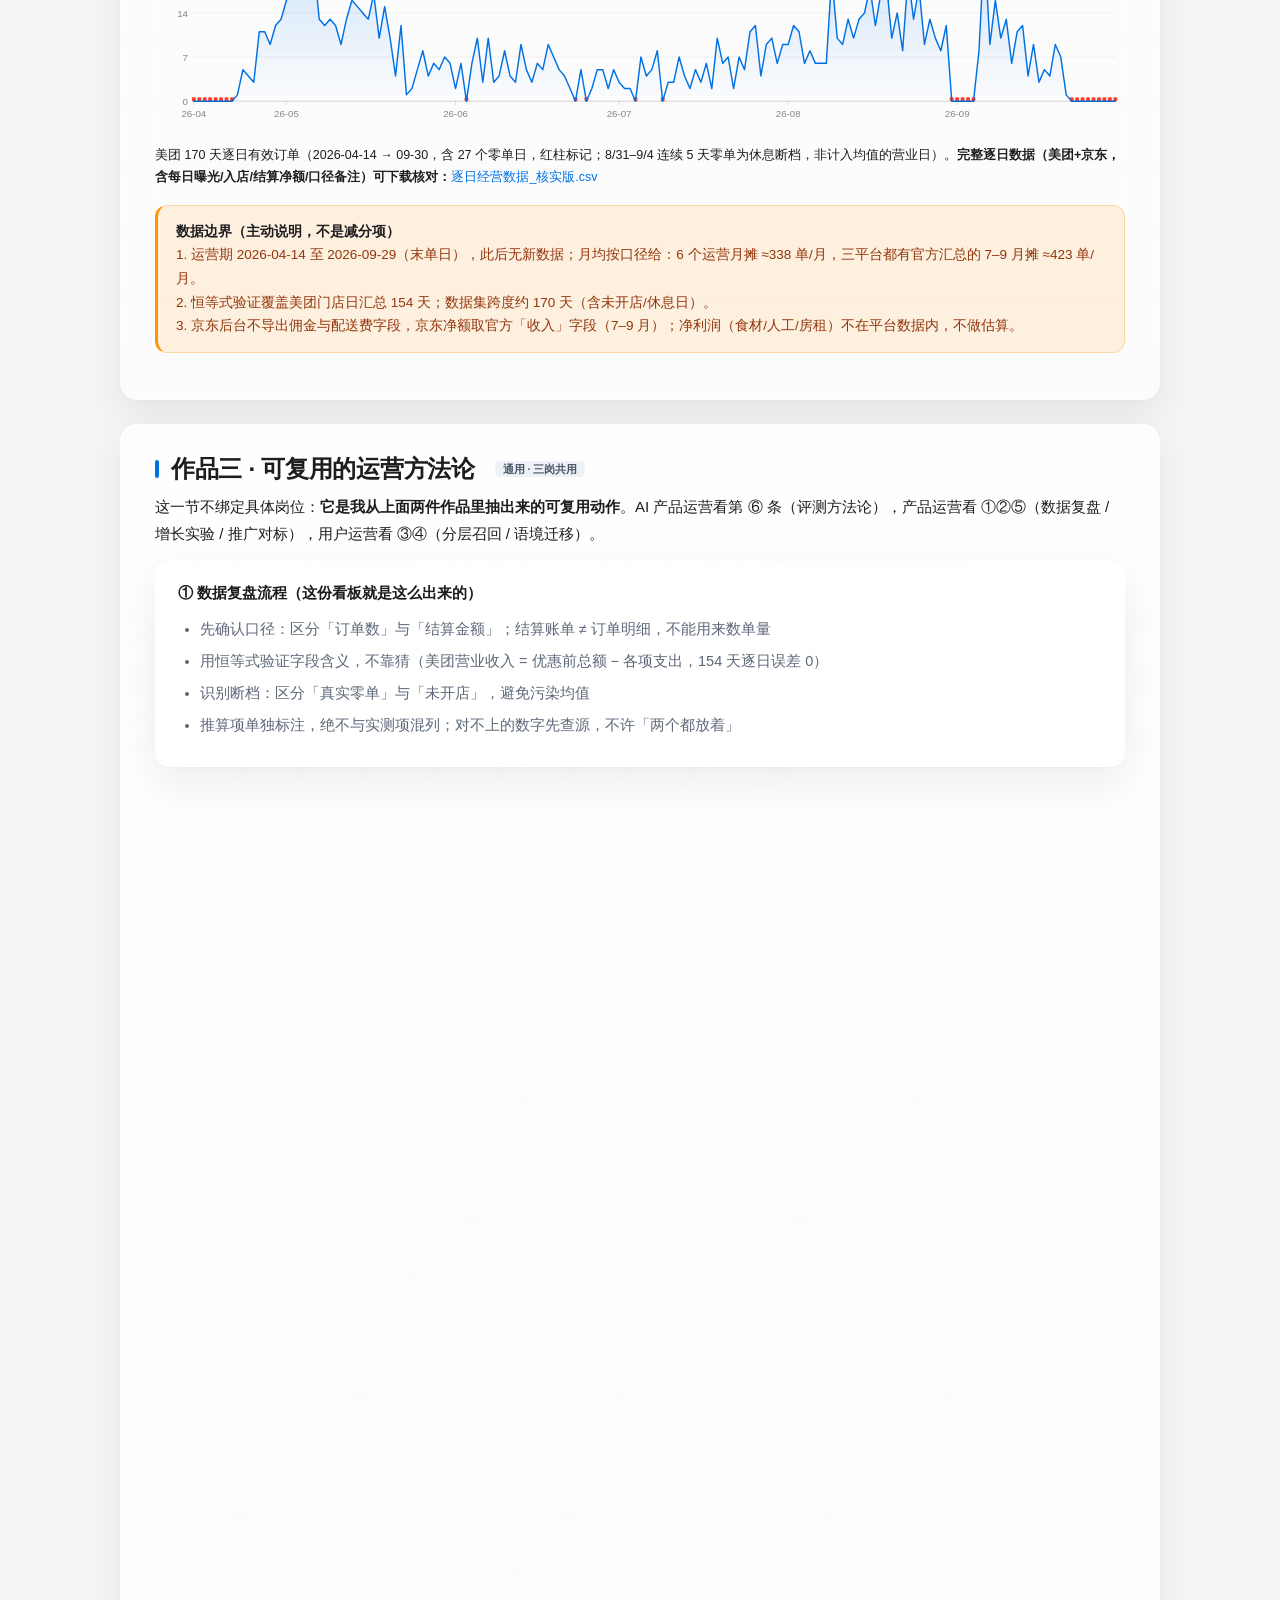
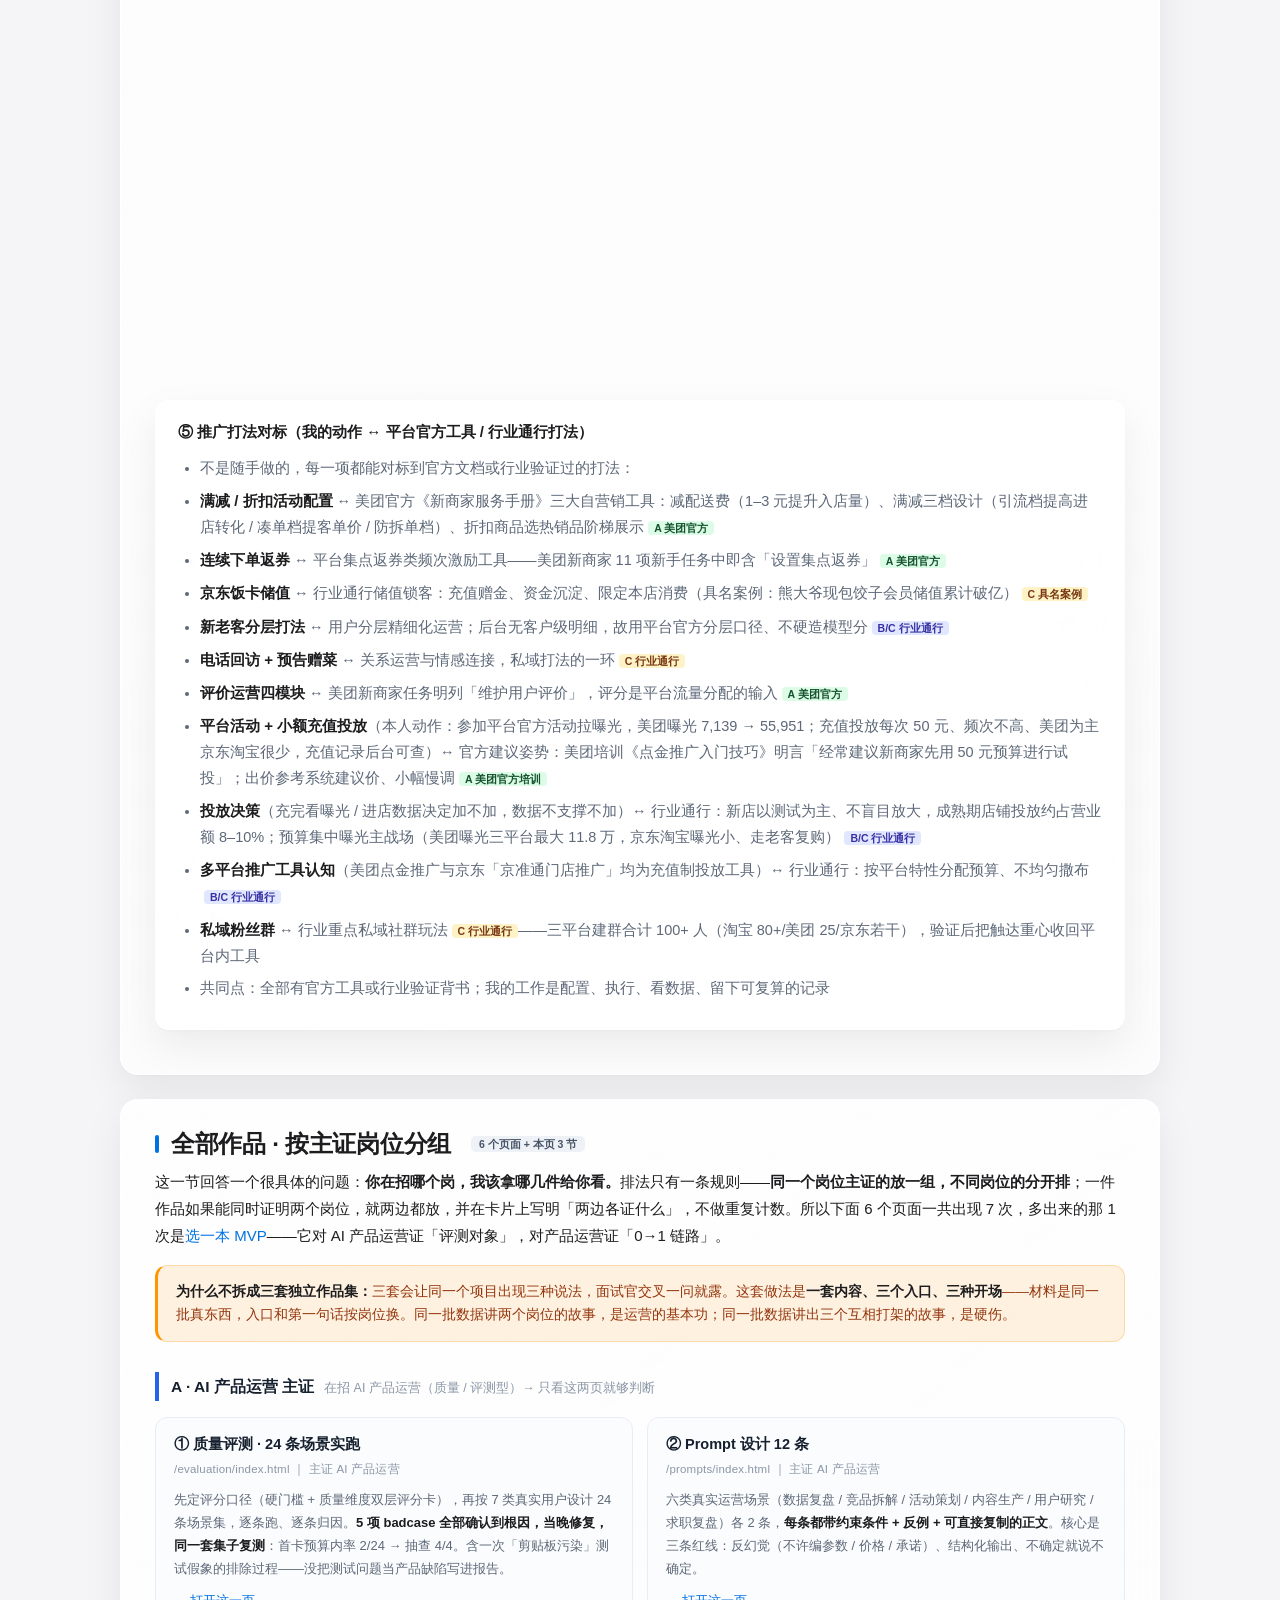
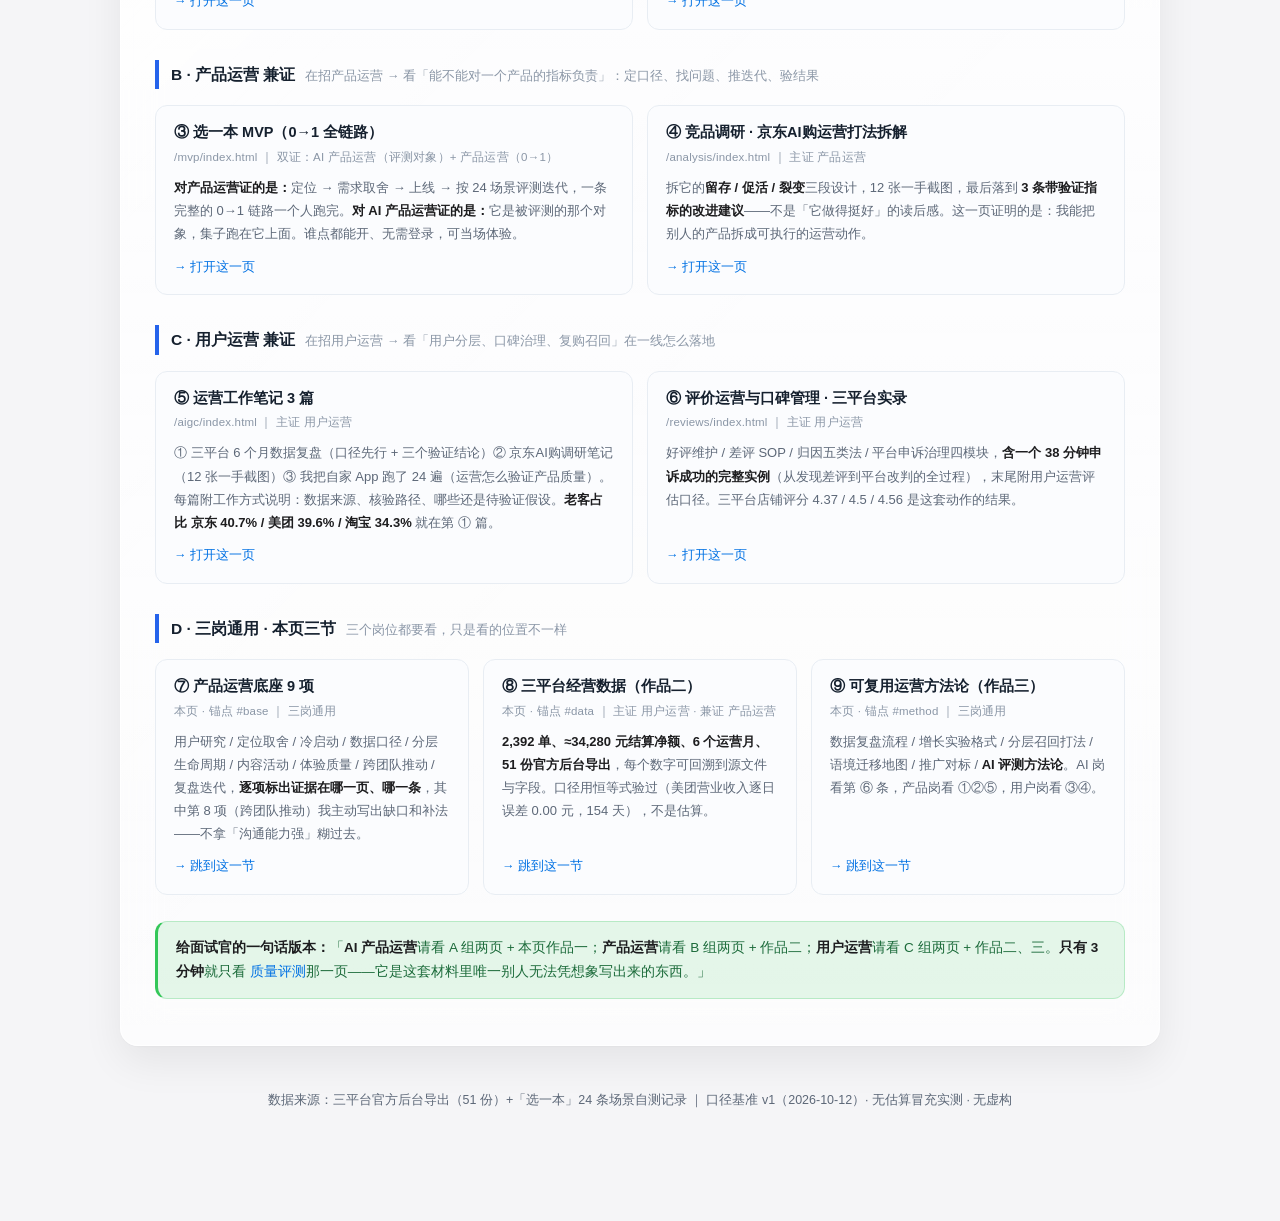
==== commit 9bb10c82: "修两处数字冲突：首页去掉 2,031 漏斗口径（只留 2,392，漏斗段标 5.2%）；reviews 申诉时长 18→38 分钟（与 17:40→18:18 一致）" ====
--- a/index.html
+++ b/index.html
@@ -543,7 +543,7 @@
 
     </tbody>
 
-    <tfoot><tr><td>三平台合计</td><td><b>2,392</b></td><td><b>≈59,000（约）</b></td><td><b>≈34,280</b></td><td>曝光 ≈205,155 → 入店 ≈10,587 → 下单 <b>2,031</b><span class="small">（漏斗口径，京东仅 7–9 月）</span></td></tr></tfoot>
+    <tfoot><tr><td>三平台合计</td><td><b>2,392</b></td><td><b>≈59,000（约）</b></td><td><b>≈34,280</b></td><td>曝光 ≈205,155 → 入店 ≈10,587（<b>5.2%</b>）<span class="small">（漏斗段：京东 5–6 月无曝光/入店字段，仅覆盖 7–9 月；下单数见左列 2,392）</span></td></tr></tfoot>
 
   </table>
 
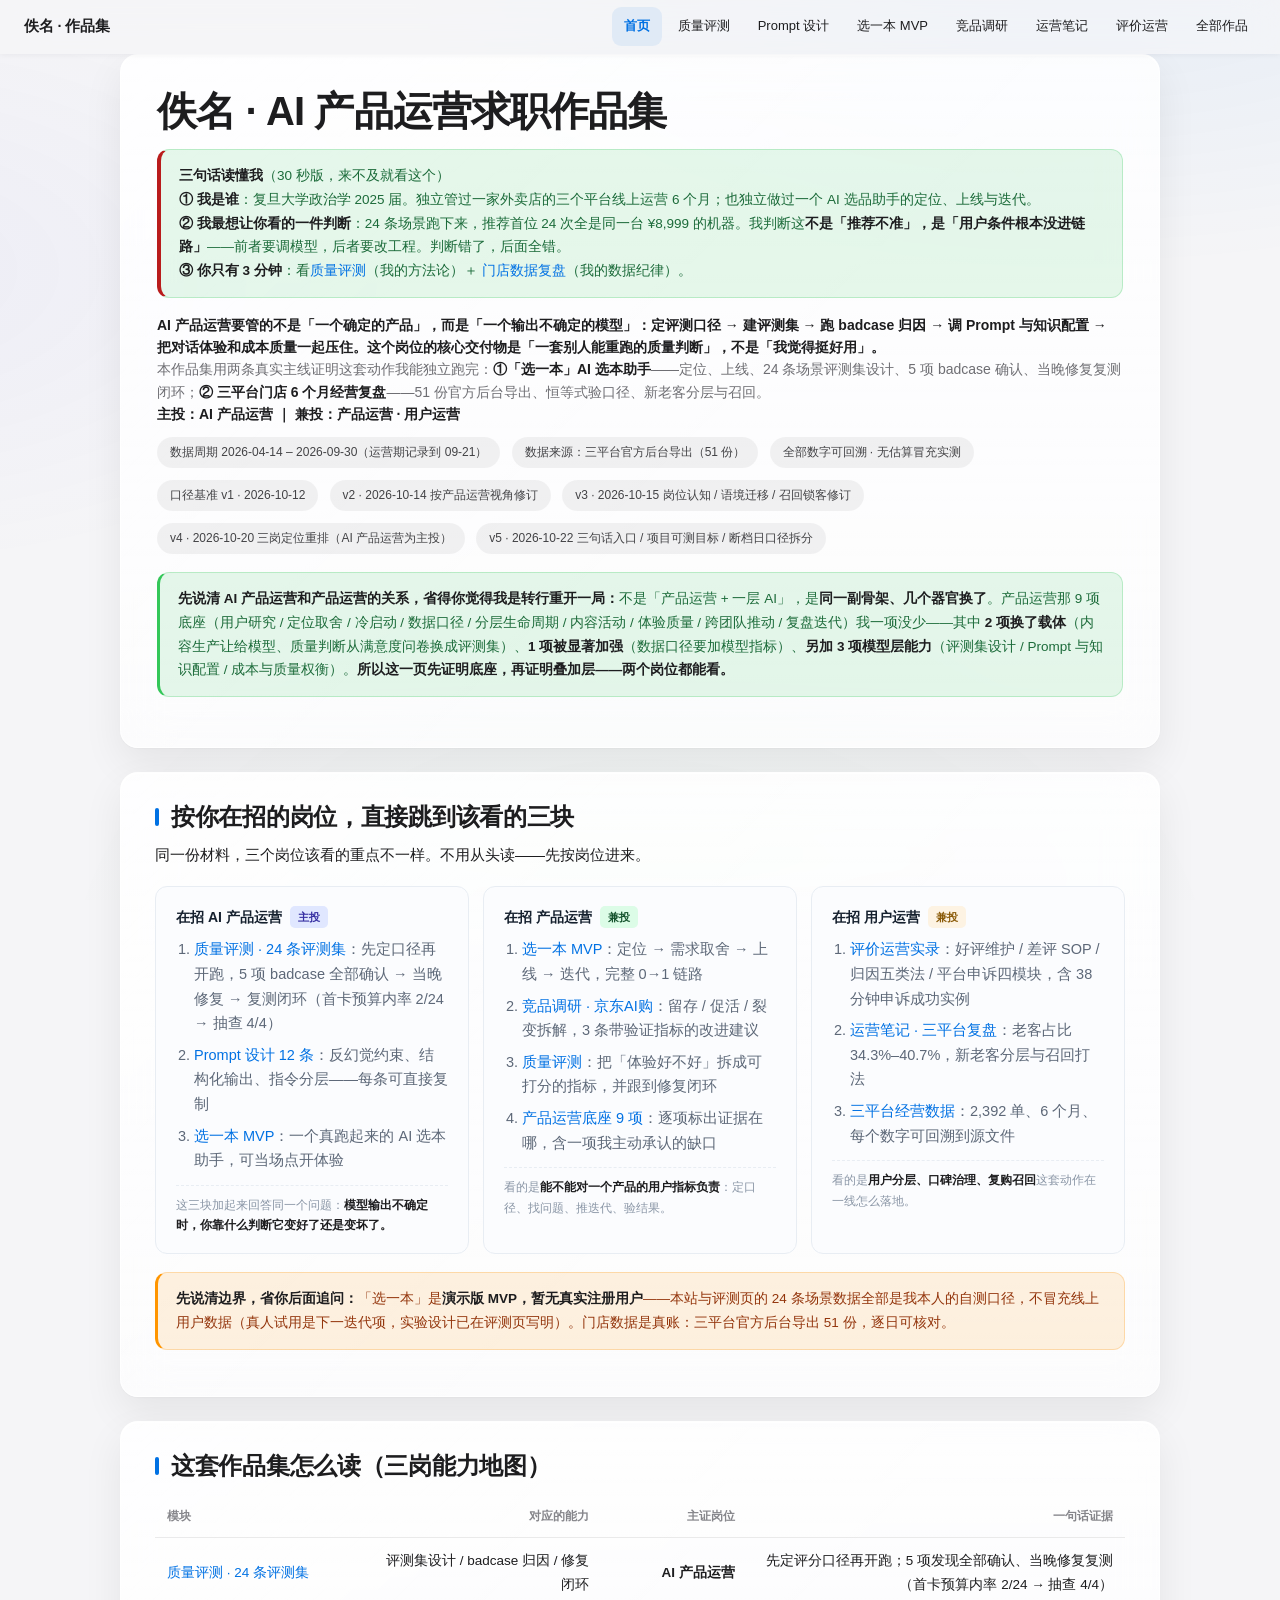
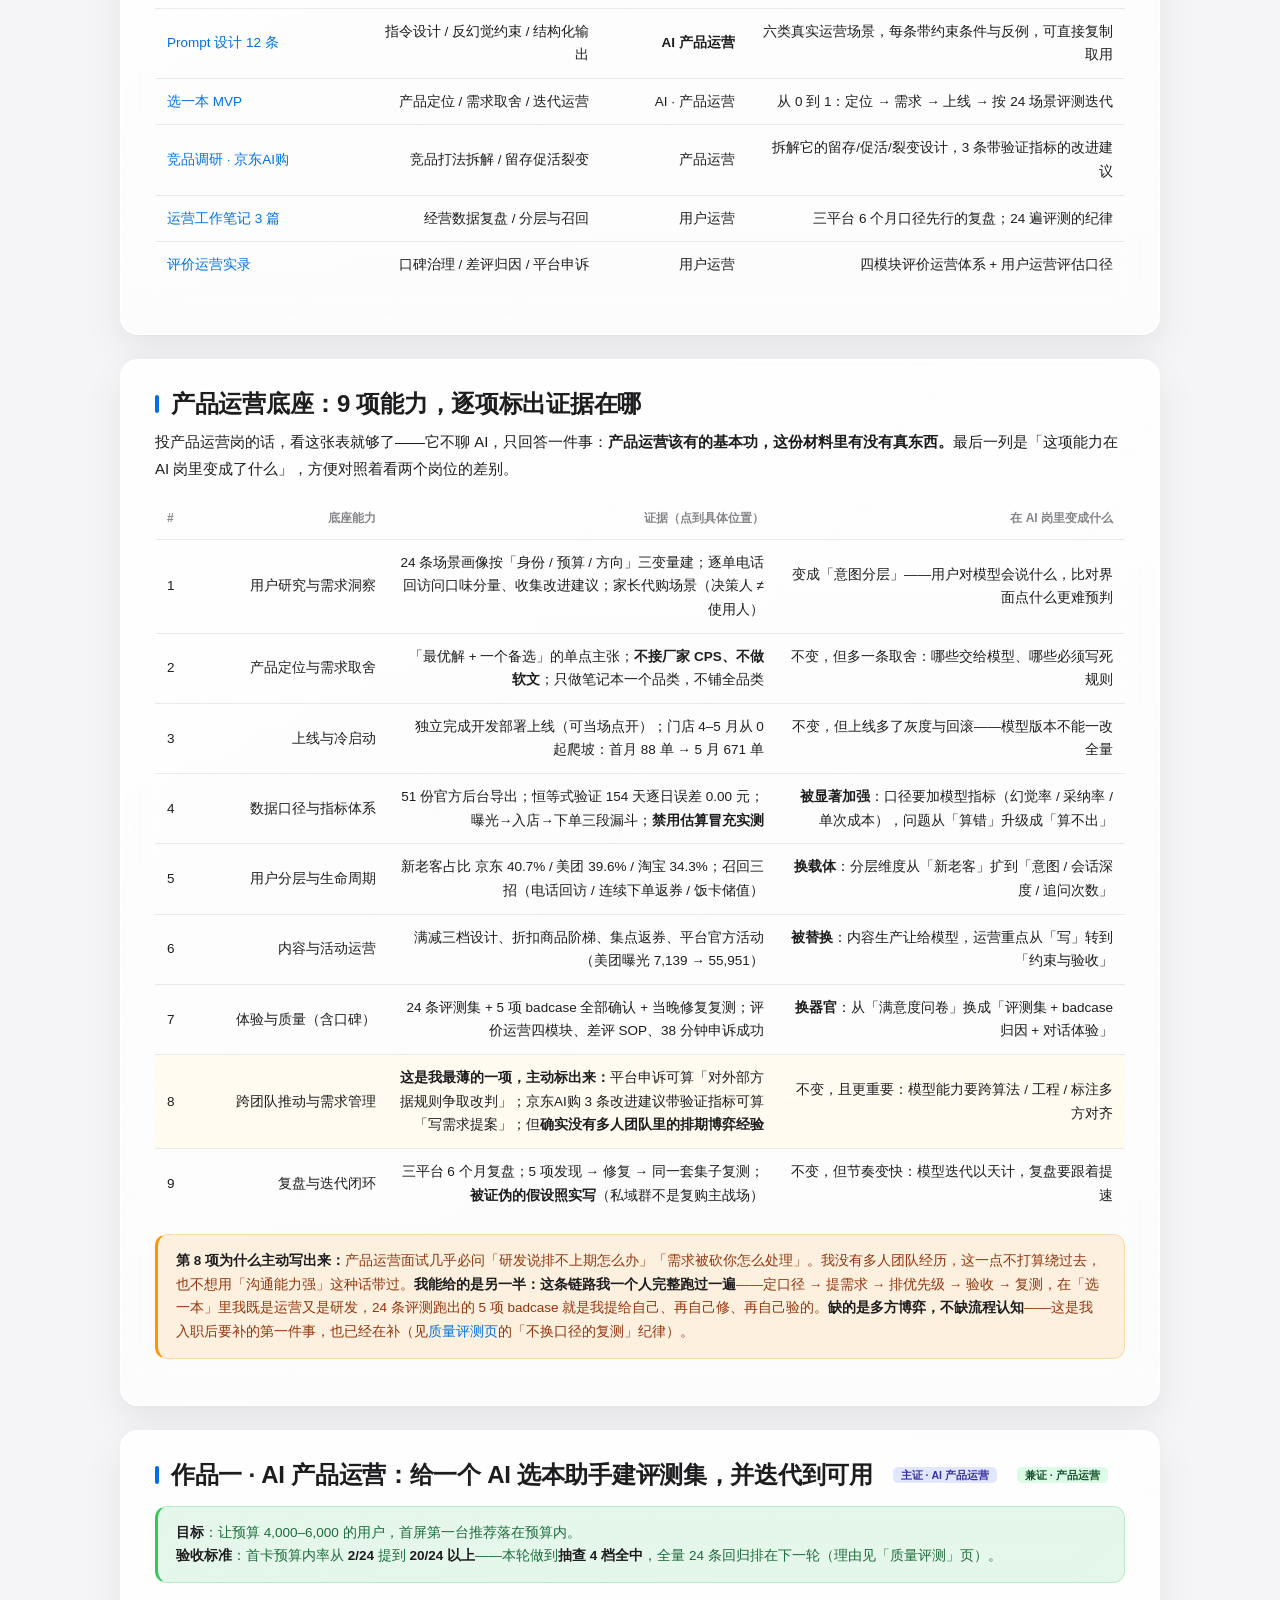
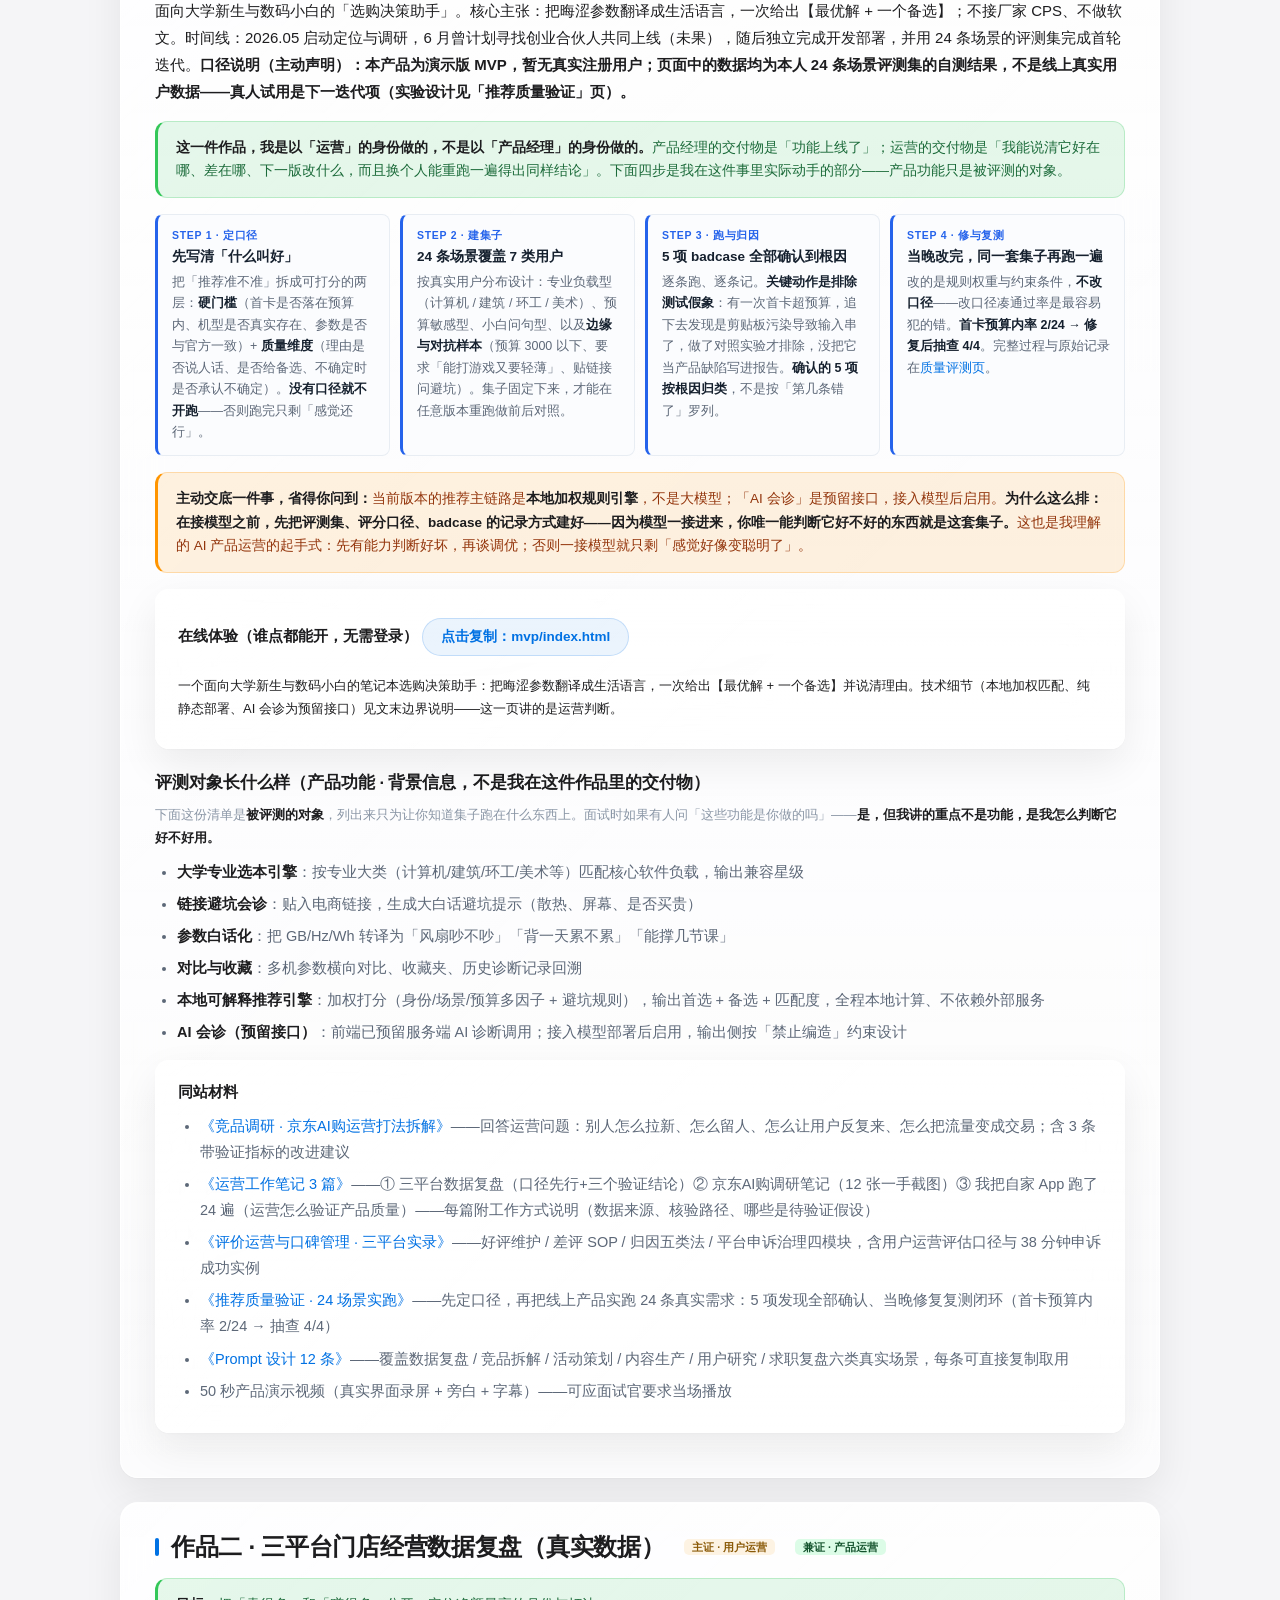
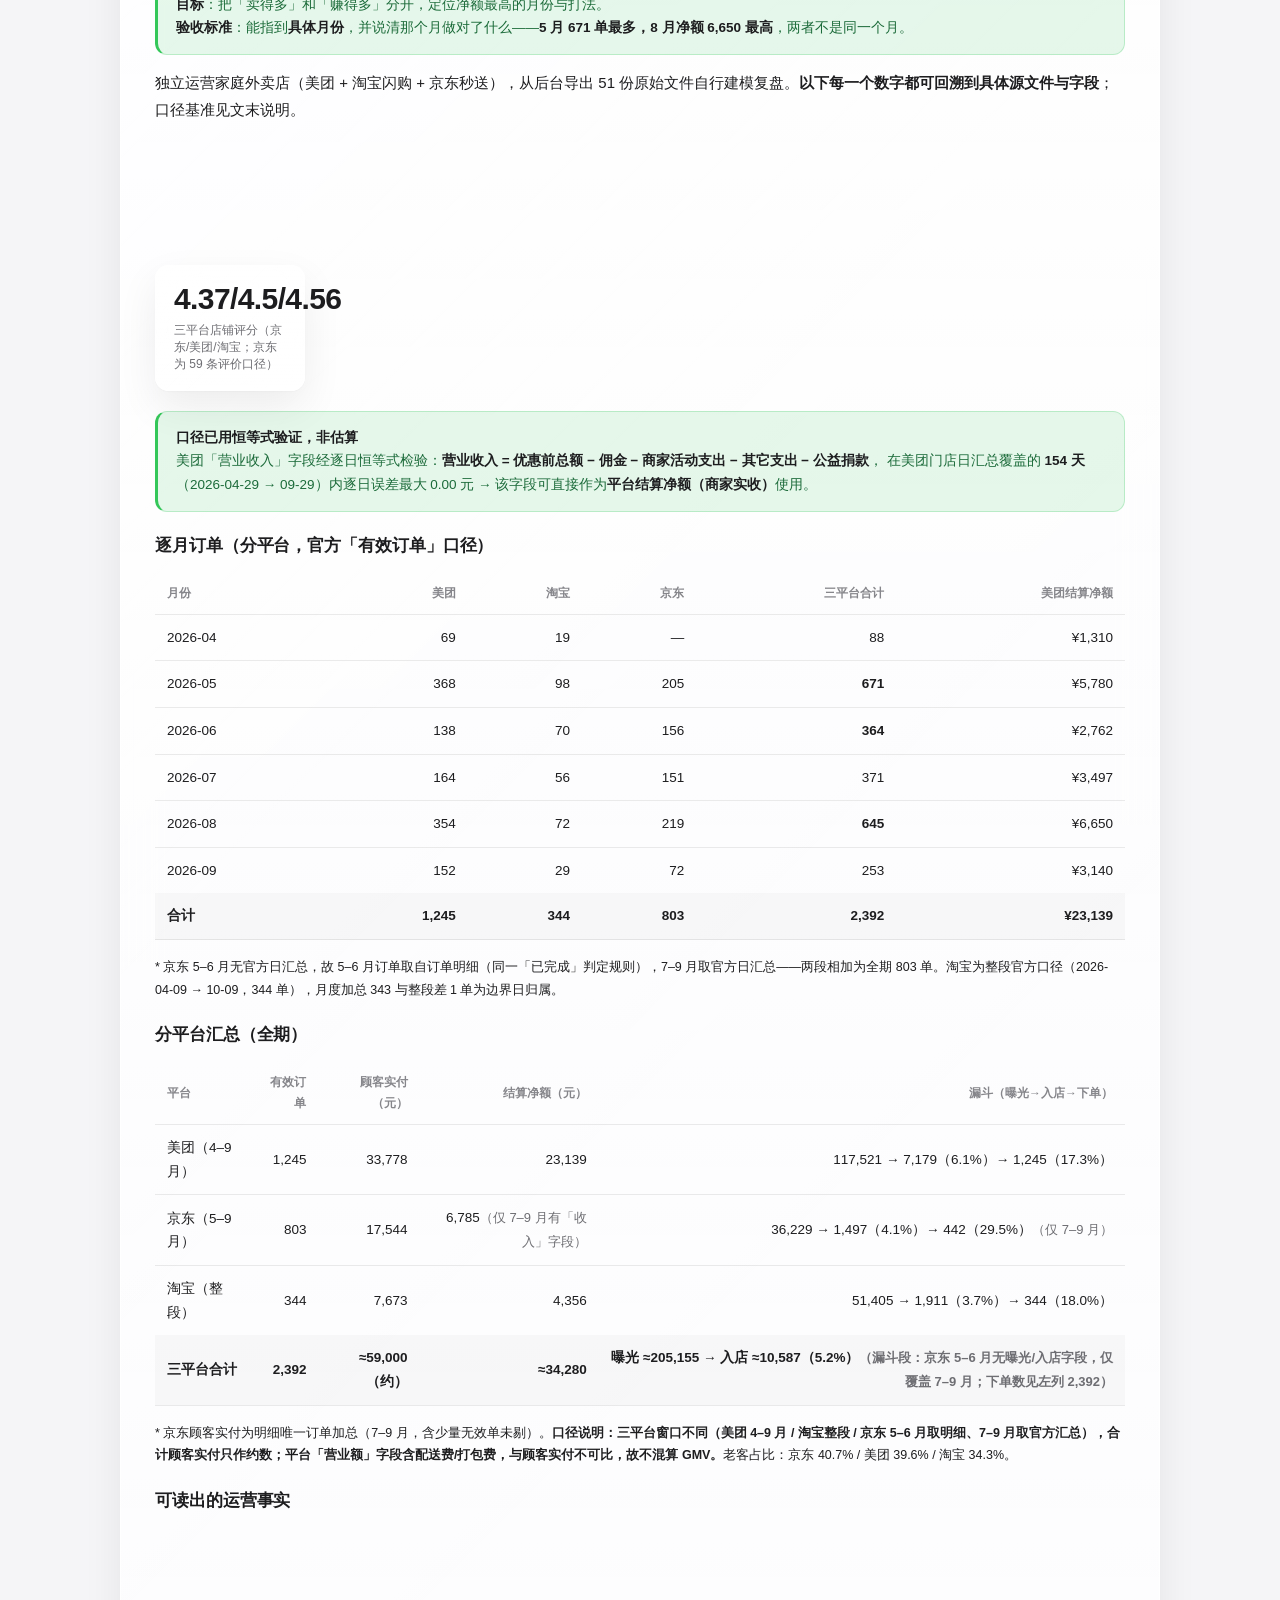
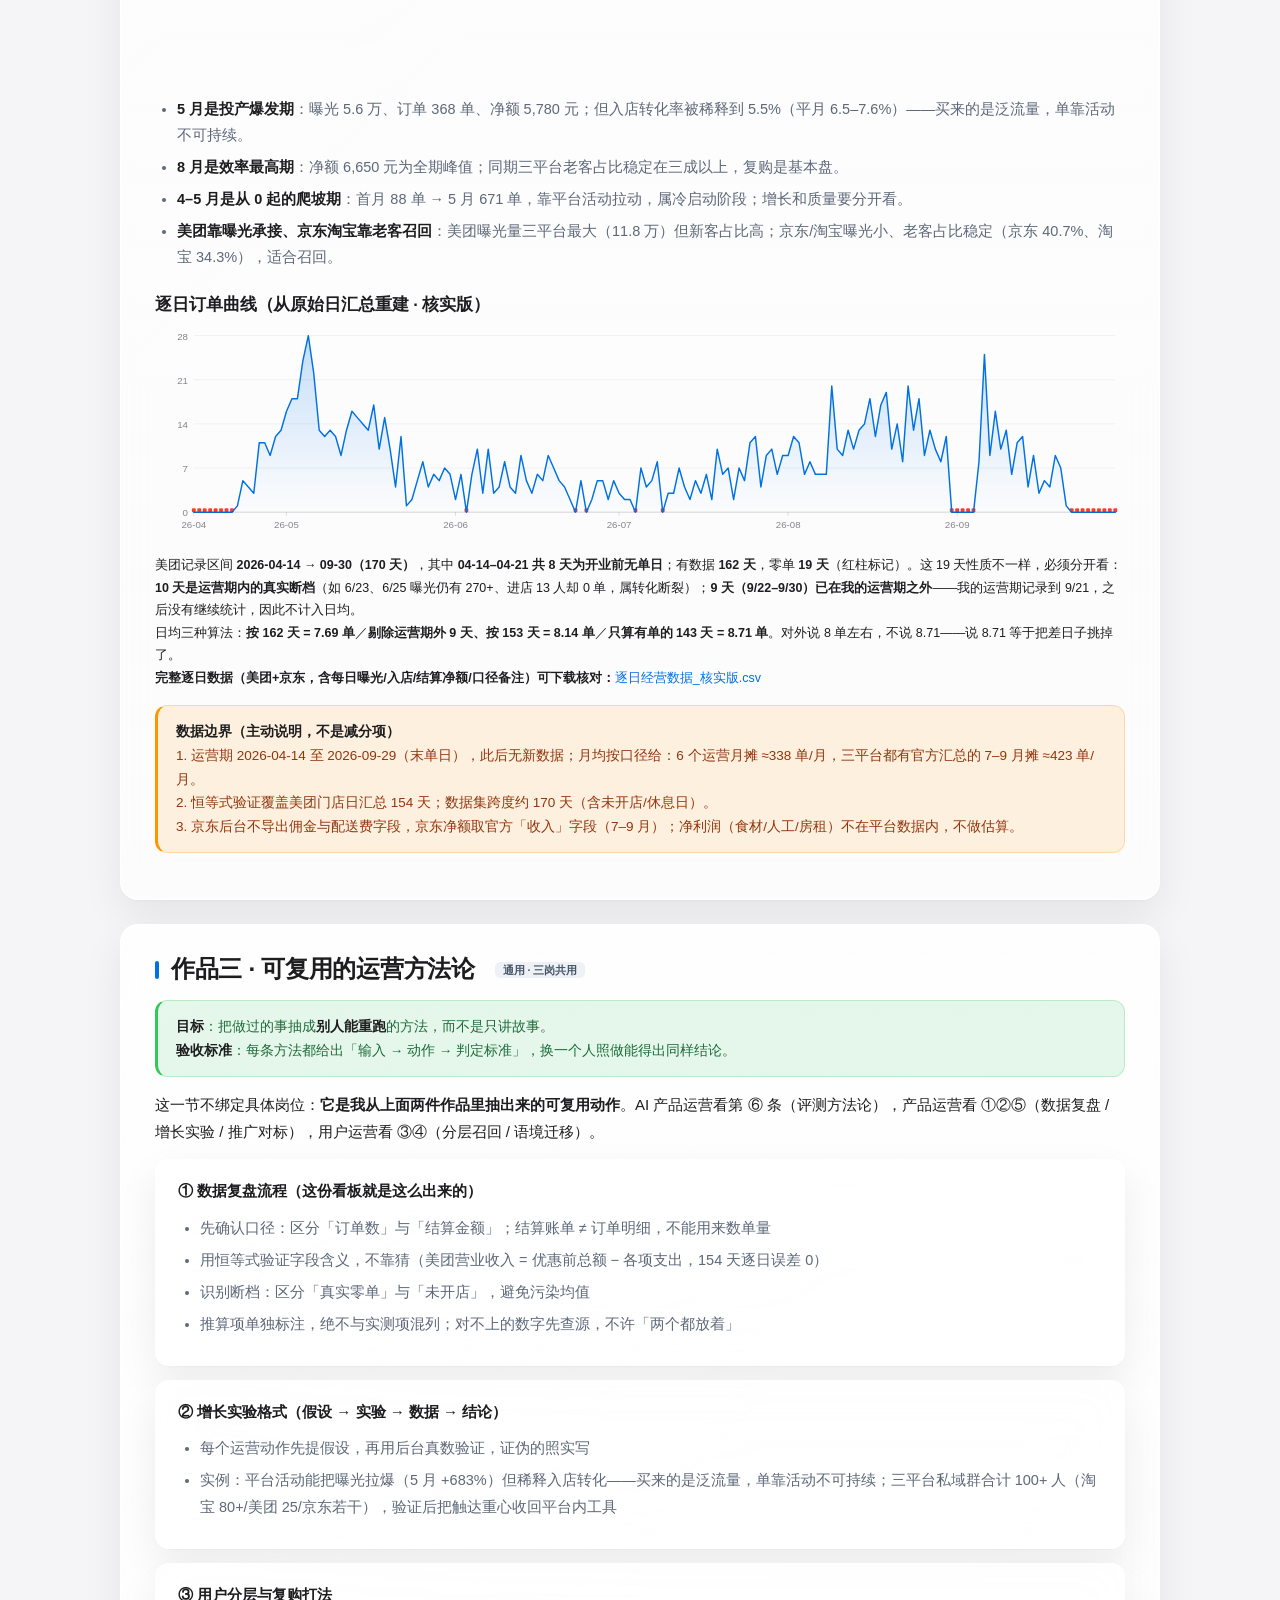
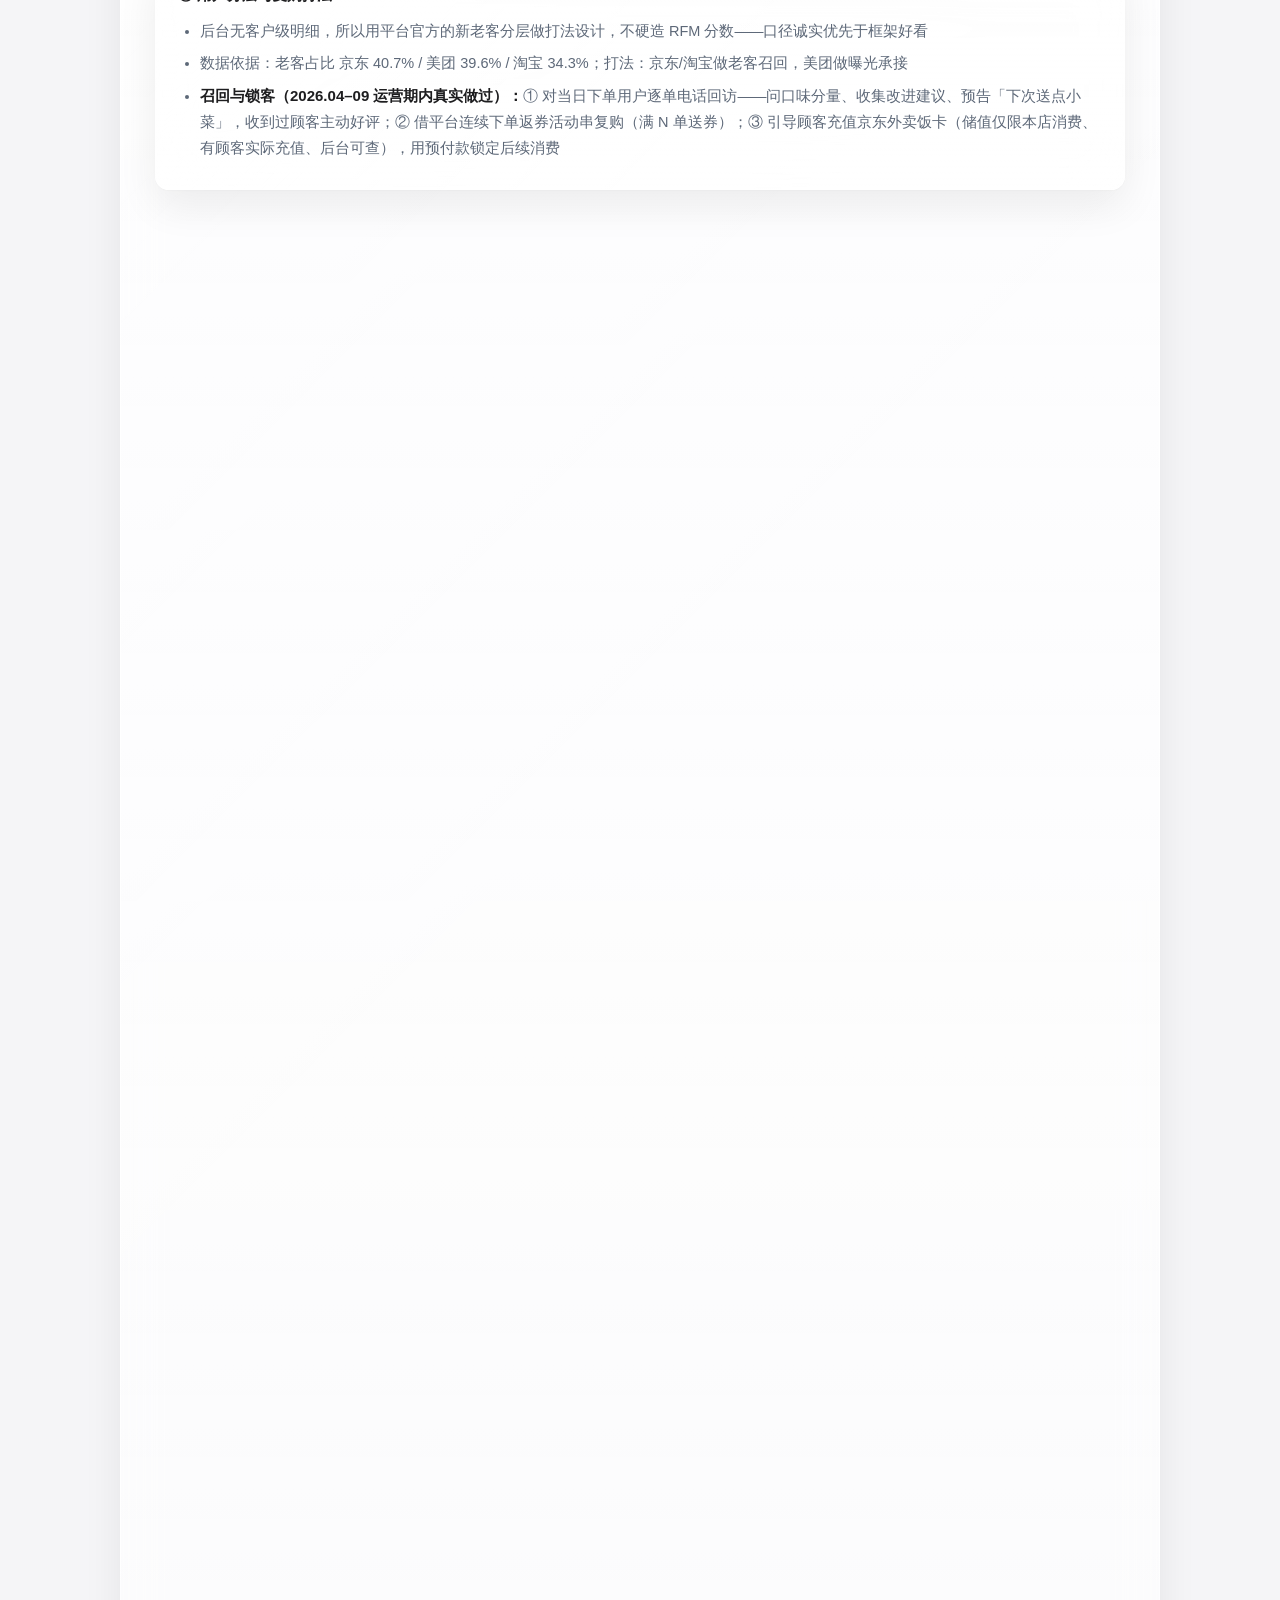
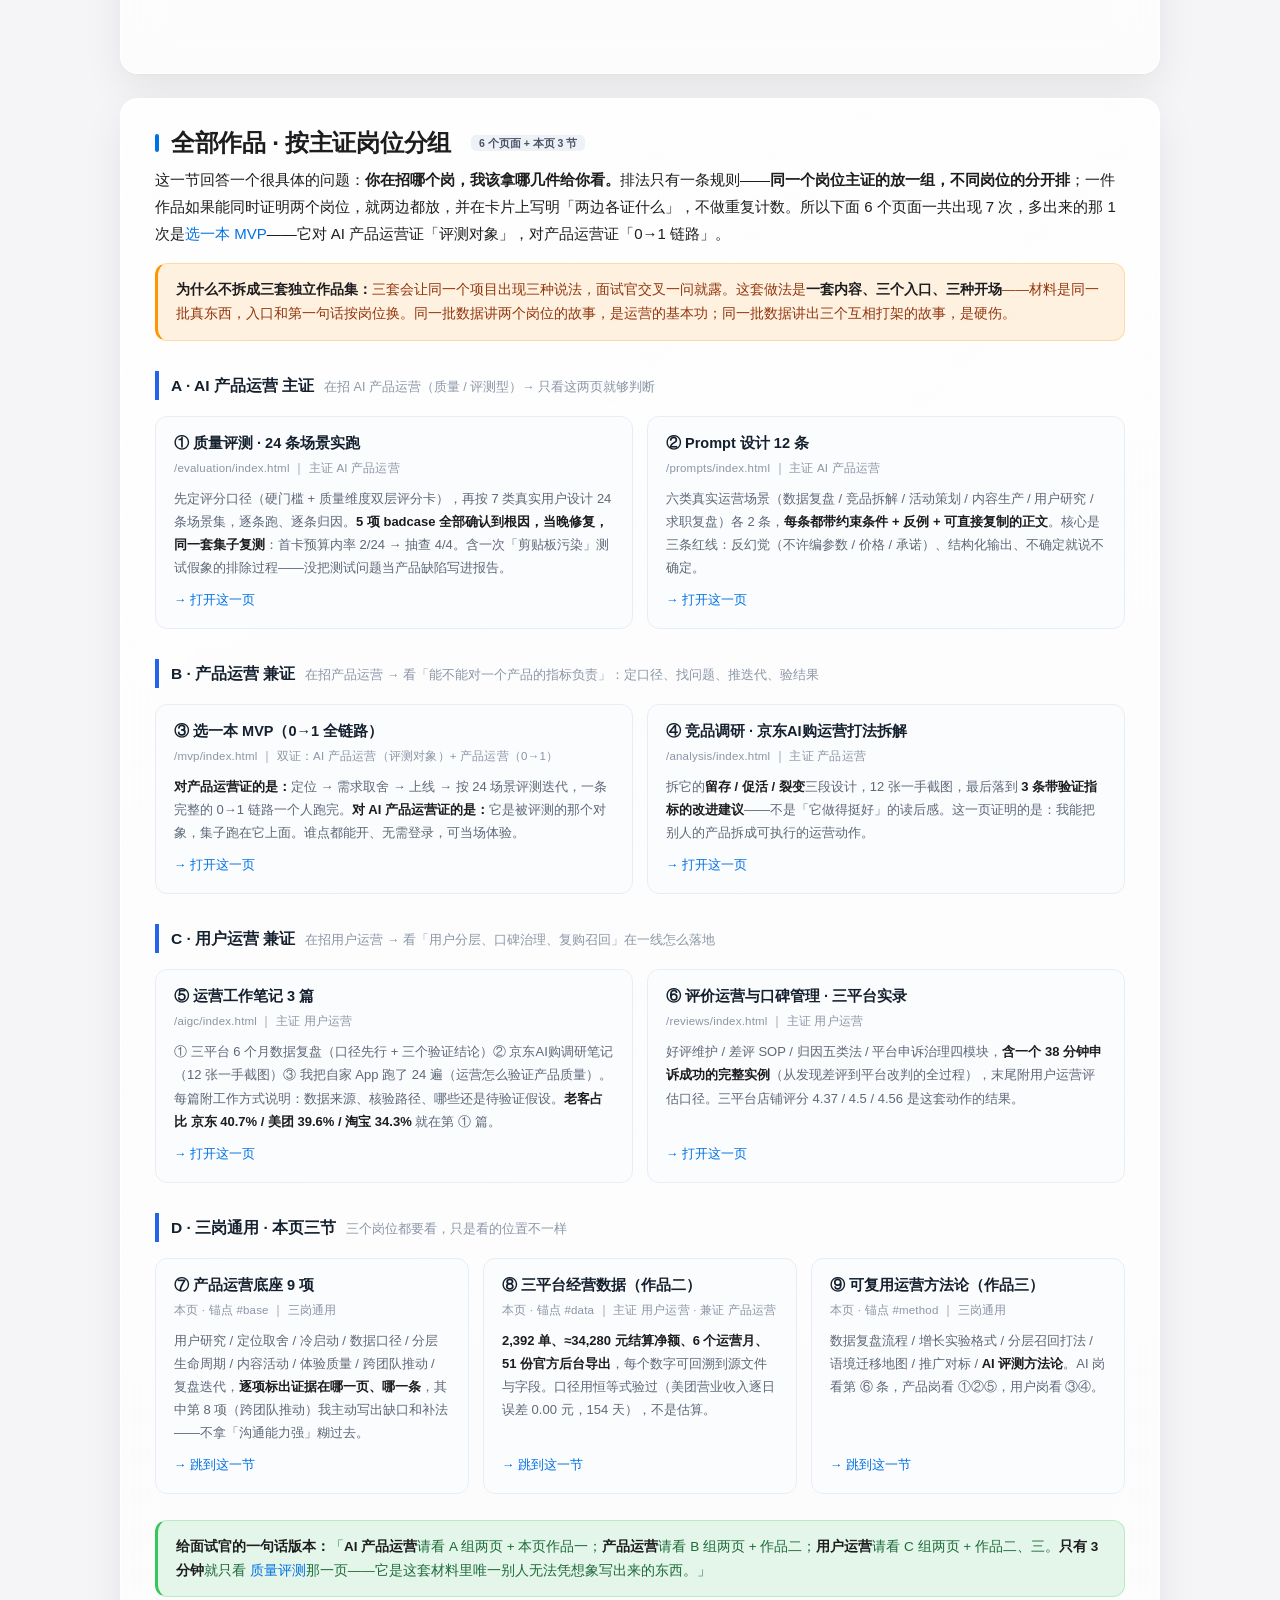
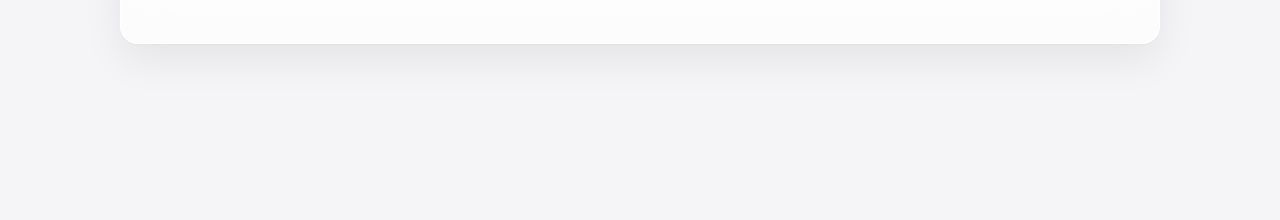
==== commit 62a86882: "作品集 v5：加三句话入口 / 三个项目各加可测目标 / 断档日口径拆三类 1. 首屏加「三句话读懂我」红框（我是谁 / 最想让你看的一件判断 / 只有 3 分钟看哪页），    让招聘方 30 秒内" ====
--- a/index.html
+++ b/index.html
@@ -215,11 +215,18 @@
 
   <h1>佚名 · AI 产品运营求职作品集</h1>
 
+  <div class="ok" style="margin-top:16px;border-left:4px solid #b91c1c">
+    <b>三句话读懂我</b>（30 秒版，来不及就看这个）<br>
+    <b>① 我是谁</b>：复旦大学政治学 2025 届。独立管过一家外卖店的三个平台线上运营 6 个月；也独立做过一个 AI 选品助手的定位、上线与迭代。<br>
+    <b>② 我最想让你看的一件判断</b>：24 条场景跑下来，推荐首位 24 次全是同一台 ¥8,999 的机器。我判断这<b>不是「推荐不准」，是「用户条件根本没进链路」</b>——前者要调模型，后者要改工程。判断错了，后面全错。<br>
+    <b>③ 你只有 3 分钟</b>：看<a href="/evaluation/index.html">质量评测</a>（我的方法论）＋ <a href="#data">门店数据复盘</a>（我的数据纪律）。
+  </div>
+
   <div class="sub"><b>AI 产品运营要管的不是「一个确定的产品」，而是「一个输出不确定的模型」：定评测口径 → 建评测集 → 跑 badcase 归因 → 调 Prompt 与知识配置 → 把对话体验和成本质量一起压住。这个岗位的核心交付物是「一套别人能重跑的质量判断」，不是「我觉得挺好用」。</b><br>本作品集用两条真实主线证明这套动作我能独立跑完：<b>①「选一本」AI 选本助手</b>——定位、上线、24 条场景评测集设计、5 项 badcase 确认、当晚修复复测闭环；<b>② 三平台门店 6 个月经营复盘</b>——51 份官方后台导出、恒等式验口径、新老客分层与召回。<br><b>主投：AI 产品运营 ｜ 兼投：产品运营 · 用户运营</b></div>
 
   <div>
 
-    <span class="tag">数据周期 2026-04-14 – 2026-09-29</span>
+    <span class="tag">数据周期 2026-04-14 – 2026-09-30（运营期记录到 09-21）</span>
 
     <span class="tag">数据来源：三平台官方后台导出（51 份）</span>
 
@@ -233,6 +240,8 @@
 
     <span class="tag">v4 · 2026-10-20 三岗定位重排（AI 产品运营为主投）</span>
 
+    <span class="tag">v5 · 2026-10-22 三句话入口 / 项目可测目标 / 断档日口径拆分</span>
+
   </div>
 
   <div class="ok" style="margin-top:18px"><b>先说清 AI 产品运营和产品运营的关系，省得你觉得我是转行重开一局：</b>不是「产品运营 + 一层 AI」，是<b>同一副骨架、几个器官换了</b>。产品运营那 9 项底座（用户研究 / 定位取舍 / 冷启动 / 数据口径 / 分层生命周期 / 内容活动 / 体验质量 / 跨团队推动 / 复盘迭代）我一项没少——其中 <b>2 项换了载体</b>（内容生产让给模型、质量判断从满意度问卷换成评测集）、<b>1 项被显著加强</b>（数据口径要加模型指标）、<b>另加 3 项模型层能力</b>（评测集设计 / Prompt 与知识配置 / 成本与质量权衡）。<b>所以这一页先证明底座，再证明叠加层——两个岗位都能看。</b></div>
@@ -389,6 +398,8 @@
 <section>
 
   <h2>作品一 · AI 产品运营：给一个 AI 选本助手建评测集，并迭代到可用<span class="jt jt-ai">主证 · AI 产品运营</span><span class="jt jt-po">兼证 · 产品运营</span></h2>
+
+  <div class="ok" style="margin-bottom:14px"><b>目标</b>：让预算 4,000–6,000 的用户，首屏第一台推荐落在预算内。<br><b>验收标准</b>：首卡预算内率从 <b>2/24</b> 提到 <b>20/24 以上</b>——本轮做到<b>抽查 4 档全中</b>，全量 24 条回归排在下一轮（理由见「质量评测」页）。</div>
 
   <p>面向大学新生与数码小白的「选购决策助手」。核心主张：把晦涩参数翻译成生活语言，一次给出【最优解 + 一个备选】；不接厂家 CPS、不做软文。时间线：2026.05 启动定位与调研，6 月曾计划寻找创业合伙人共同上线（未果），随后独立完成开发部署，并用 24 条场景的评测集完成首轮迭代。<b>口径说明（主动声明）：本产品为演示版 MVP，暂无真实注册用户；页面中的数据均为本人 24 条场景评测集的自测结果，不是线上真实用户数据——真人试用是下一迭代项（实验设计见「推荐质量验证」页）。</b></p>
 
@@ -465,6 +476,8 @@
 
   <h2>作品二 · 三平台门店经营数据复盘（真实数据）<span class="jt jt-uo">主证 · 用户运营</span><span class="jt jt-po">兼证 · 产品运营</span></h2>
 
+  <div class="ok" style="margin-bottom:14px"><b>目标</b>：把「卖得多」和「赚得多」分开，定位净额最高的月份与打法。<br><b>验收标准</b>：能指到<b>具体月份</b>，并说清那个月做对了什么——<b>5 月 671 单最多，8 月净额 6,650 最高</b>，两者不是同一个月。</div>
+
   <p>独立运营家庭外卖店（美团 + 淘宝闪购 + 京东秒送），从后台导出 51 份原始文件自行建模复盘。<b>以下每一个数字都可回溯到具体源文件与字段</b>；口径基准见文末说明。</p>
 
 
@@ -575,7 +588,7 @@
 
   <svg id="dchart" viewBox="0 0 1000 220" preserveAspectRatio="none"></svg>
 
-  <p style="font-size:12.5px">美团 170 天逐日有效订单（2026-04-14 → 09-30，含 27 个零单日，红柱标记；8/31–9/4 连续 5 天零单为休息断档，非计入均值的营业日）。<b>完整逐日数据（美团+京东，含每日曝光/入店/结算净额/口径备注）可下载核对：</b><a href="逐日经营数据_核实版.csv" download>逐日经营数据_核实版.csv</a></p>
+  <p style="font-size:12.5px">美团记录区间 <b>2026-04-14 → 09-30（170 天）</b>，其中 <b>04-14–04-21 共 8 天为开业前无单日</b>；有数据 <b>162 天</b>，零单 <b>19 天</b>（红柱标记）。这 19 天性质不一样，必须分开看：<b>10 天是运营期内的真实断档</b>（如 6/23、6/25 曝光仍有 270+、进店 13 人却 0 单，属转化断裂）；<b>9 天（9/22–9/30）已在我的运营期之外</b>——我的运营期记录到 9/21，之后没有继续统计，因此不计入日均。<br>日均三种算法：<b>按 162 天 = 7.69 单</b>／<b>剔除运营期外 9 天、按 153 天 = 8.14 单</b>／<b>只算有单的 143 天 = 8.71 单</b>。对外说 8 单左右，不说 8.71——说 8.71 等于把差日子挑掉了。<br><b>完整逐日数据（美团+京东，含每日曝光/入店/结算净额/口径备注）可下载核对：</b><a href="逐日经营数据_核实版.csv" download>逐日经营数据_核实版.csv</a></p>
 
 
 
@@ -596,6 +609,8 @@
 <section id="method">
 
   <h2>作品三 · 可复用的运营方法论<span class="jt jt-all">通用 · 三岗共用</span></h2>
+
+  <div class="ok" style="margin-bottom:14px"><b>目标</b>：把做过的事抽成<b>别人能重跑</b>的方法，而不是只讲故事。<br><b>验收标准</b>：每条方法都给出「输入 → 动作 → 判定标准」，换一个人照做能得出同样结论。</div>
 
   <p>这一节不绑定具体岗位：<b>它是我从上面两件作品里抽出来的可复用动作</b>。AI 产品运营看第 ⑥ 条（评测方法论），产品运营看 ①②⑤（数据复盘 / 增长实验 / 推广对标），用户运营看 ③④（分层召回 / 语境迁移）。</p>
 
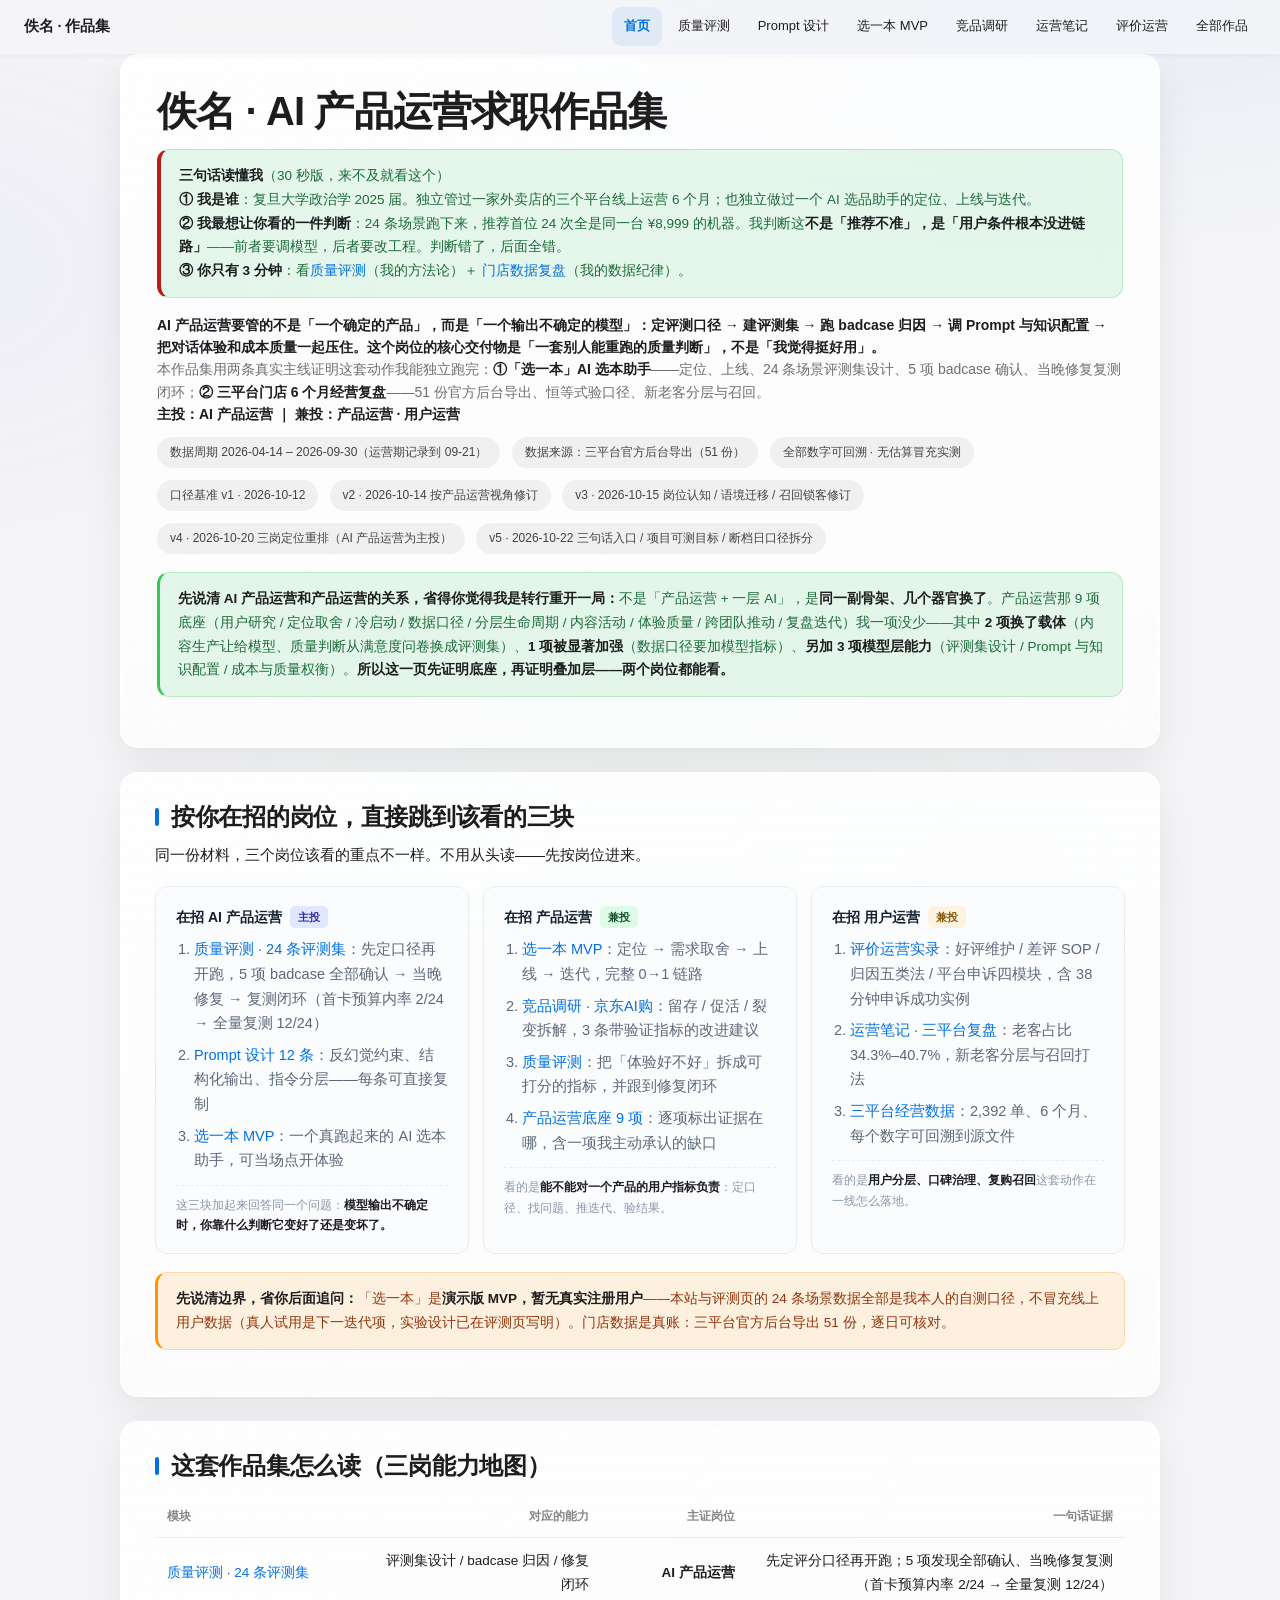
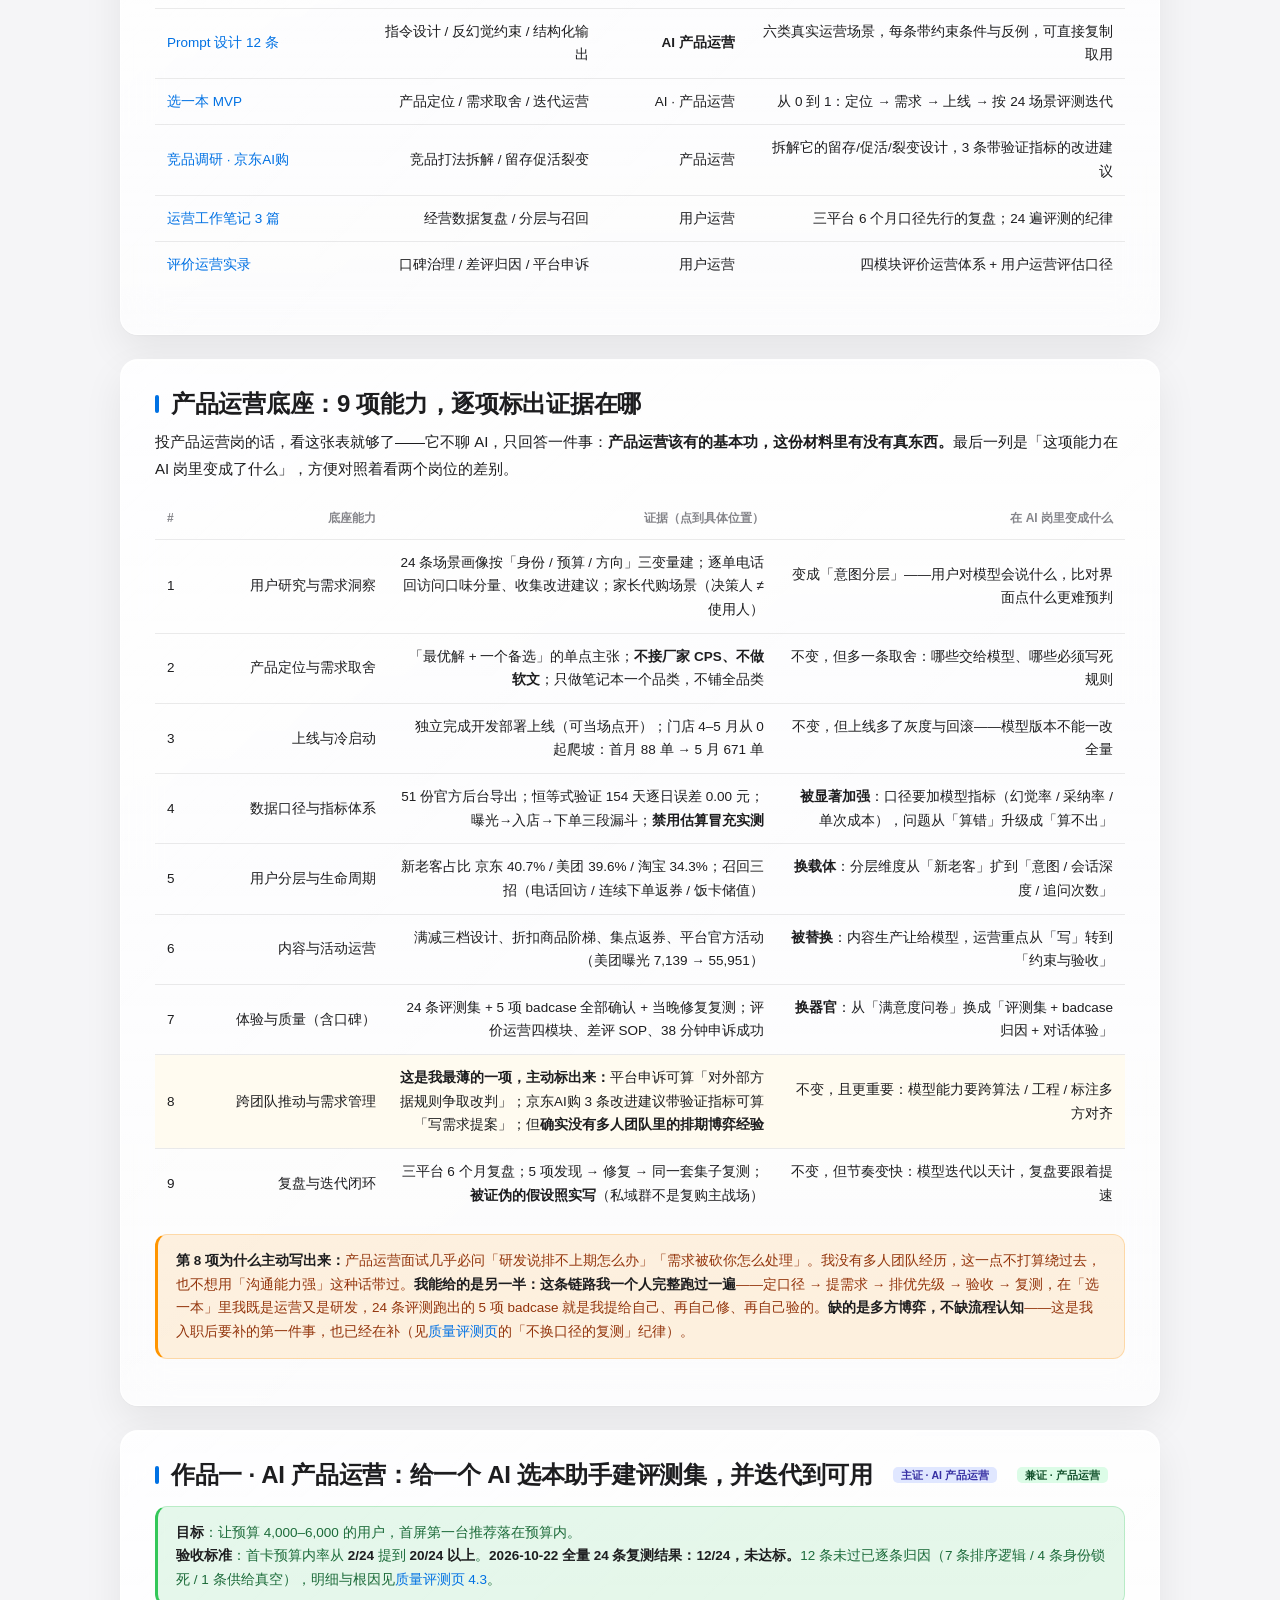
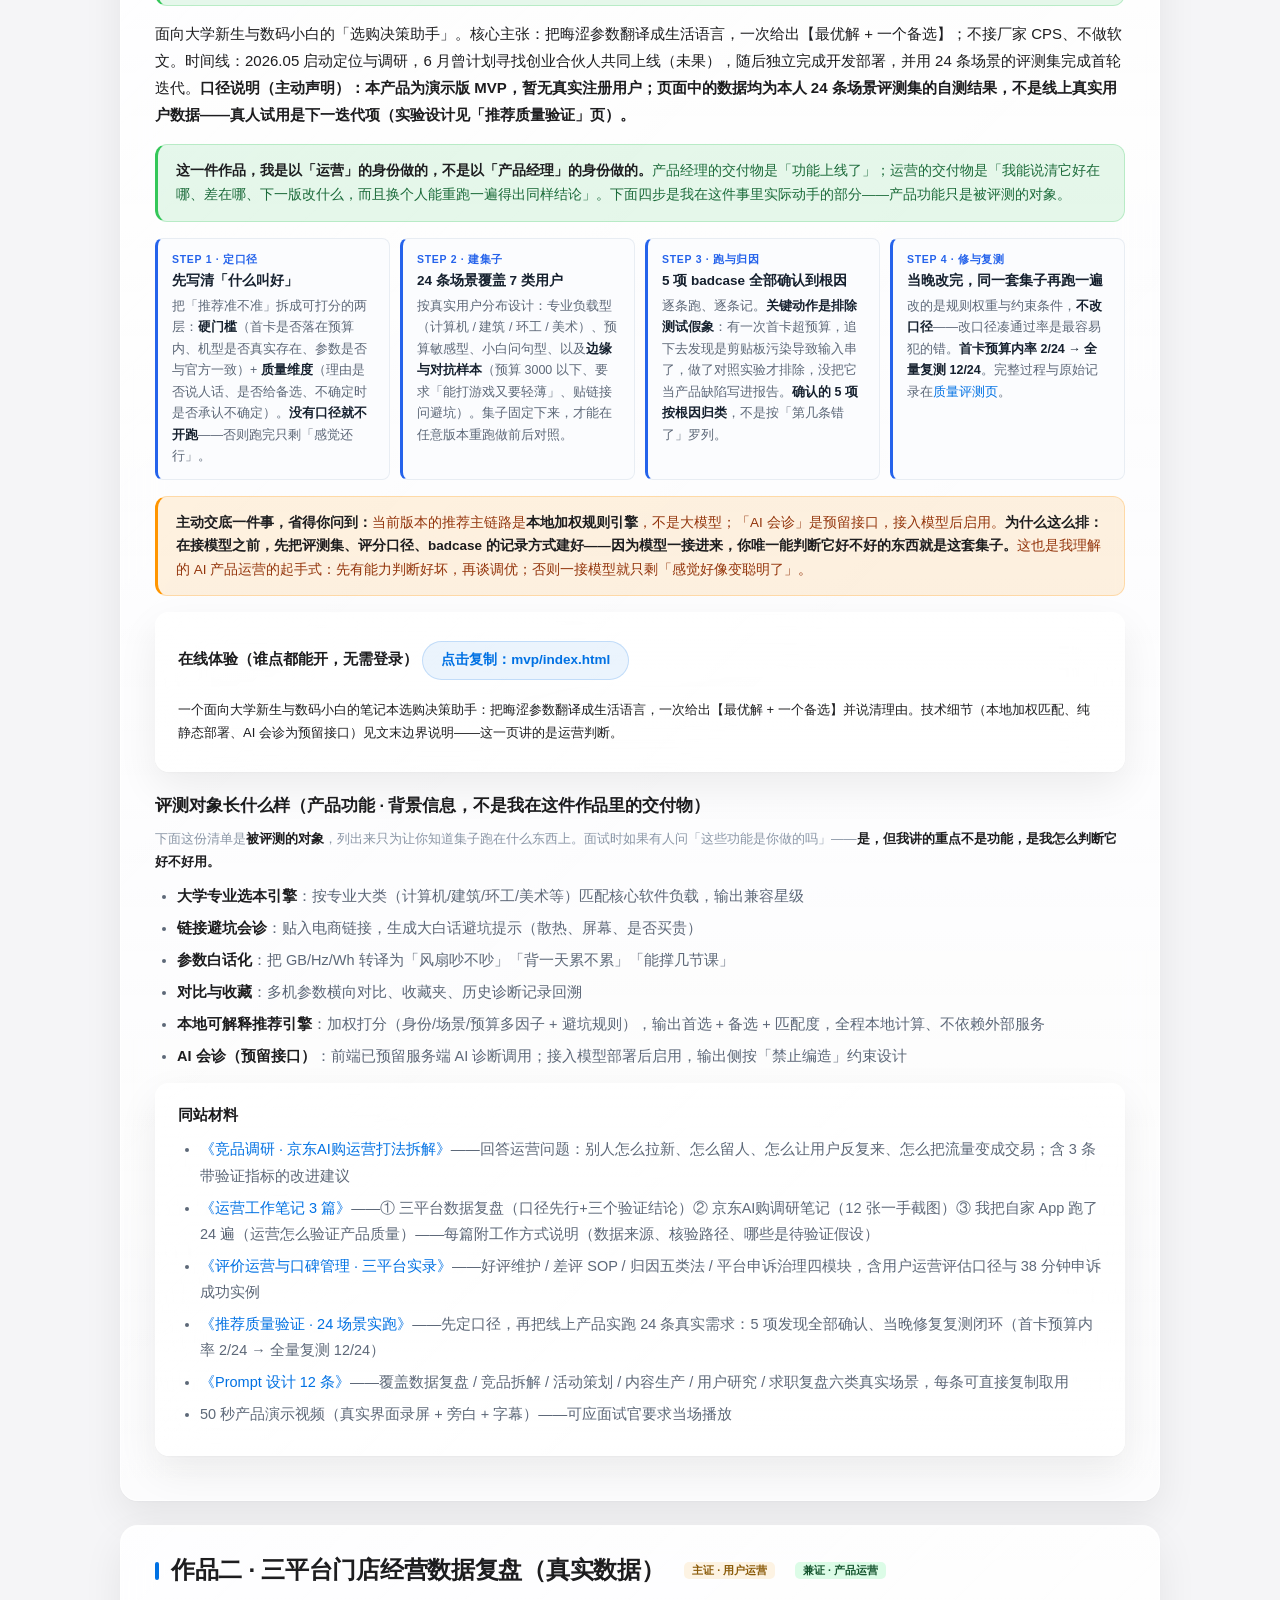
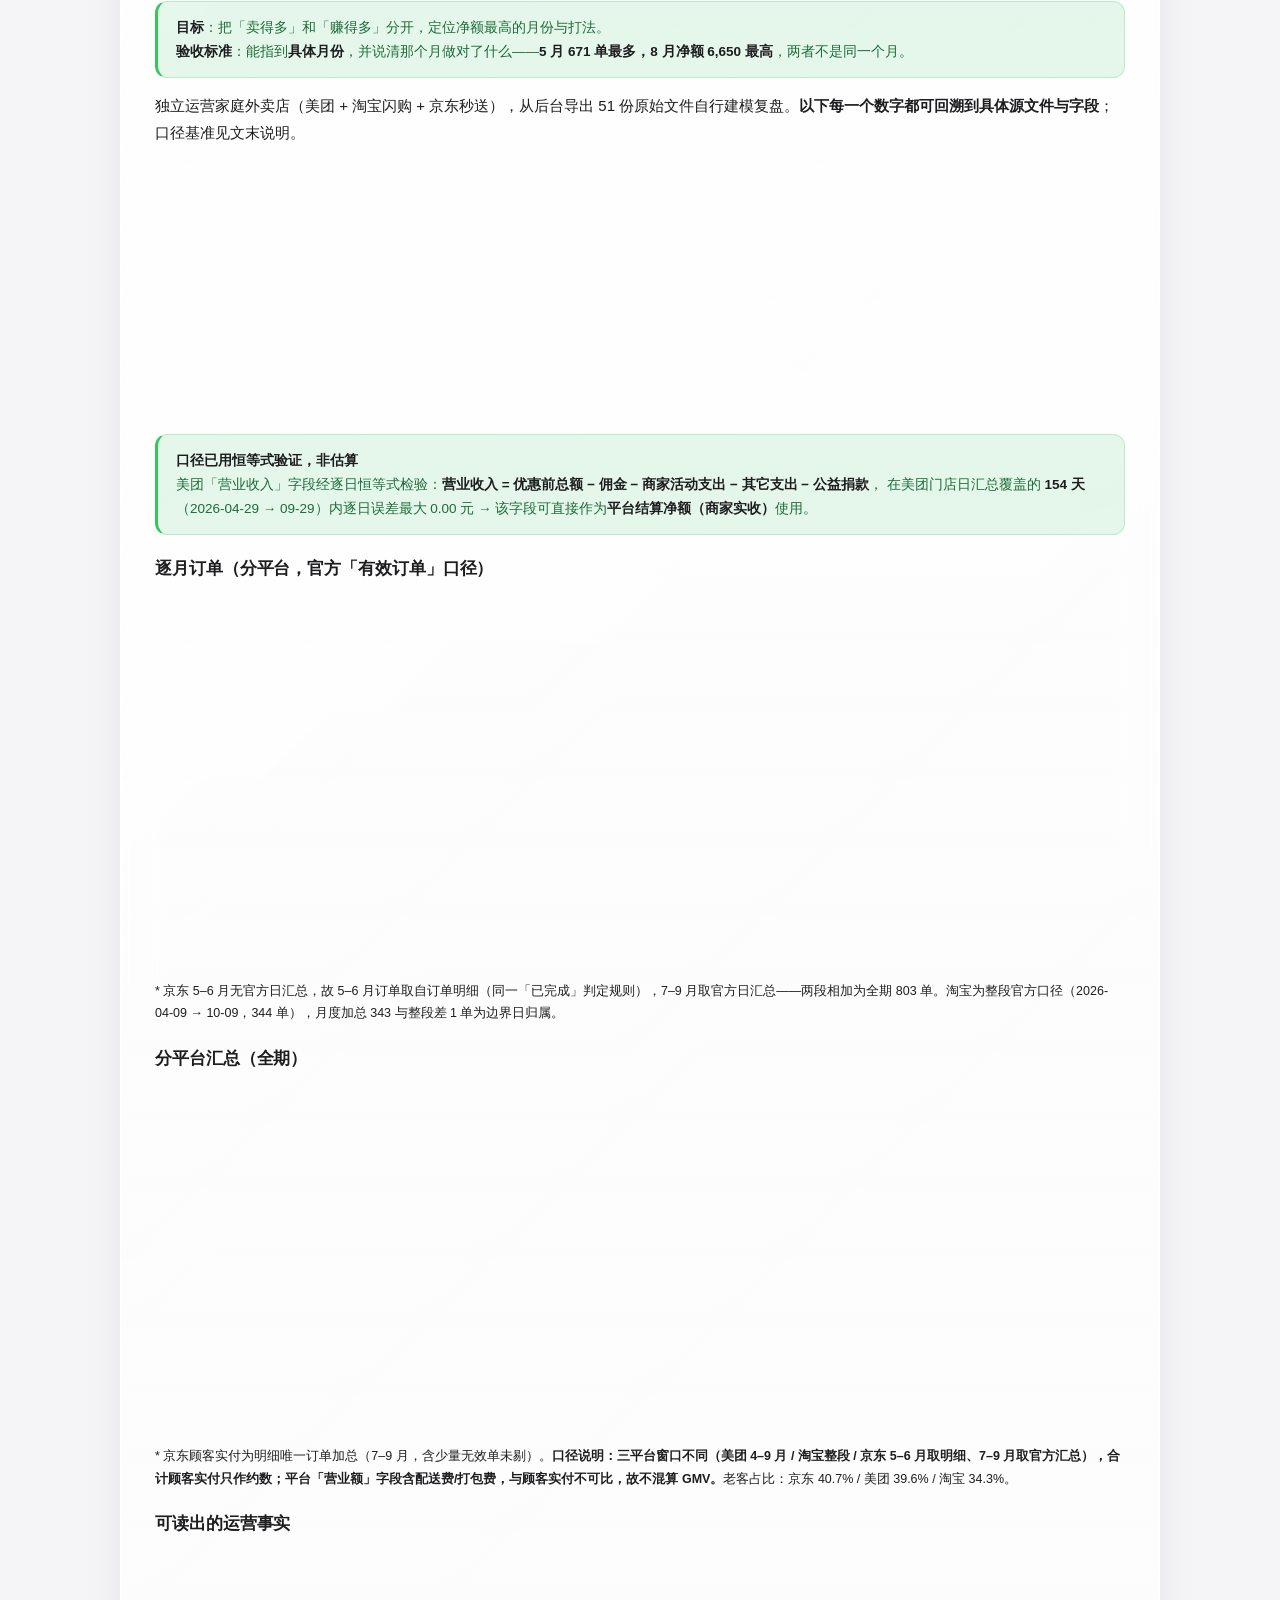
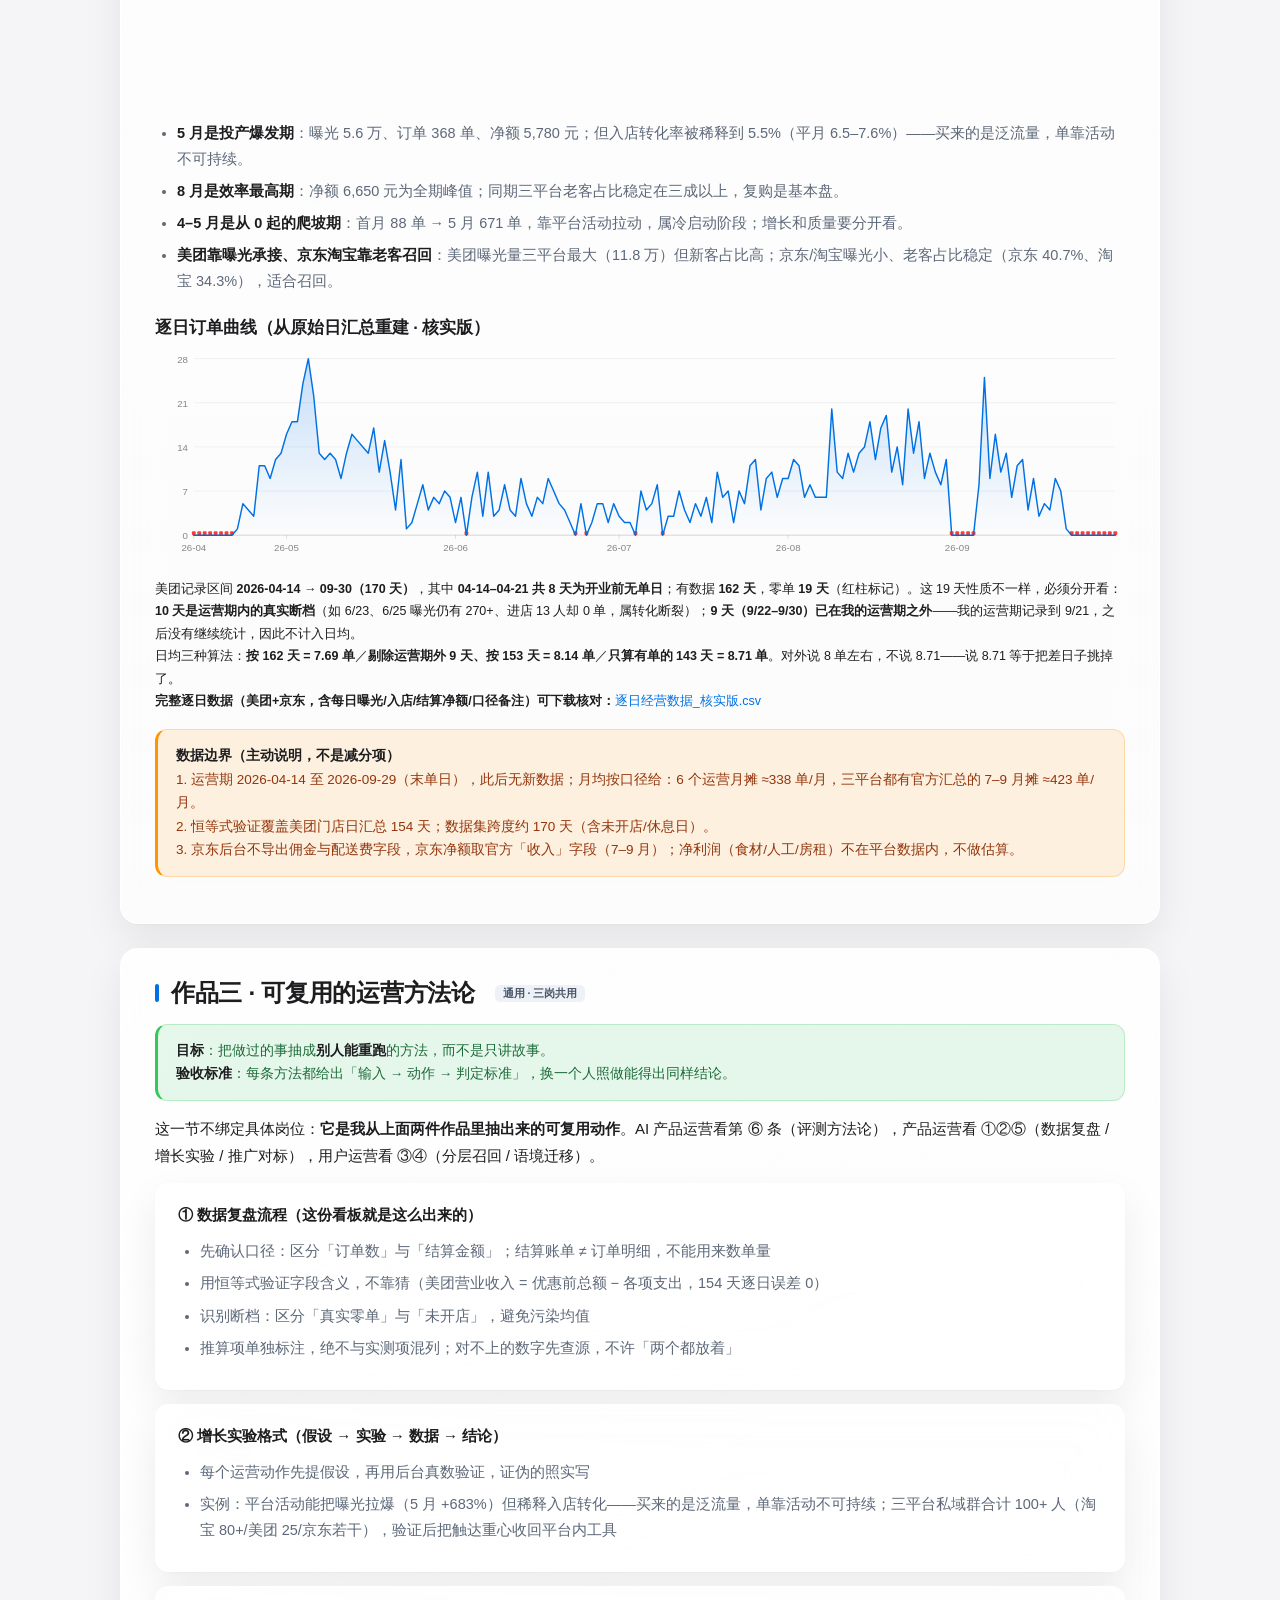
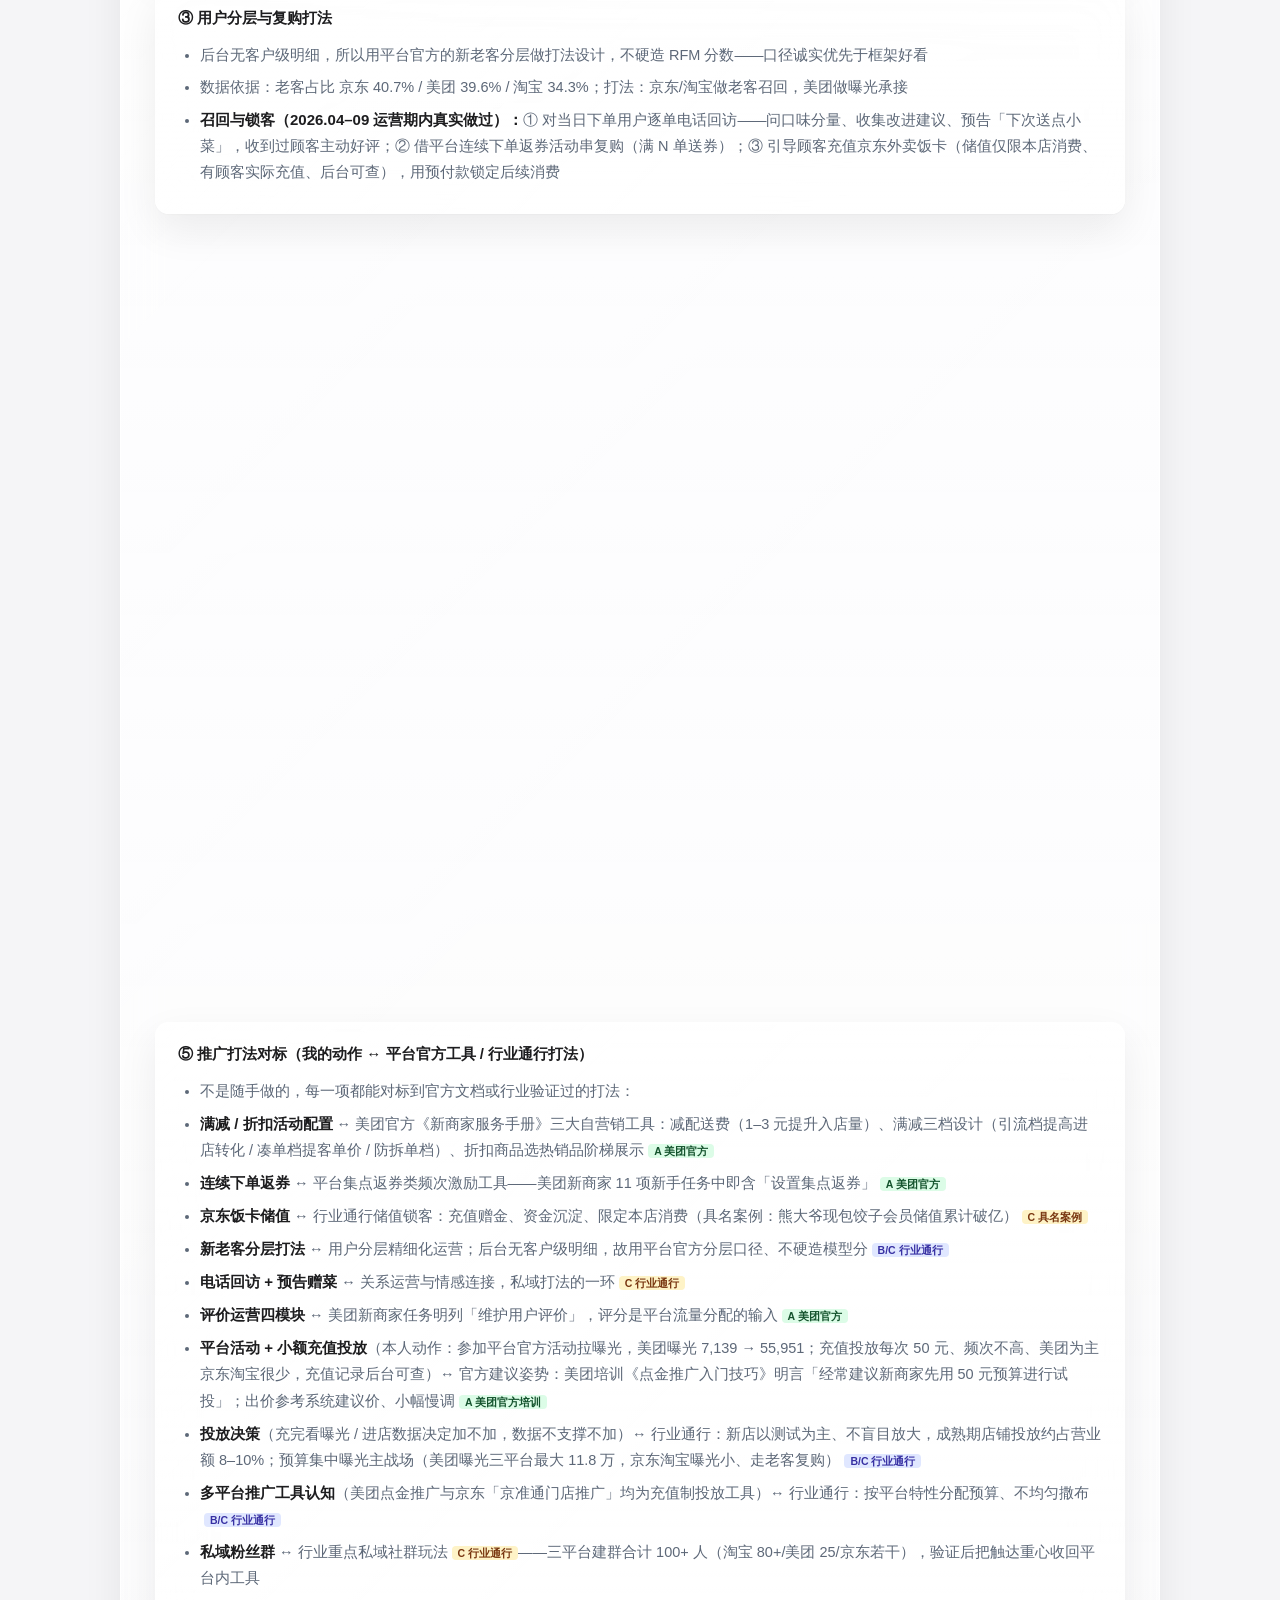
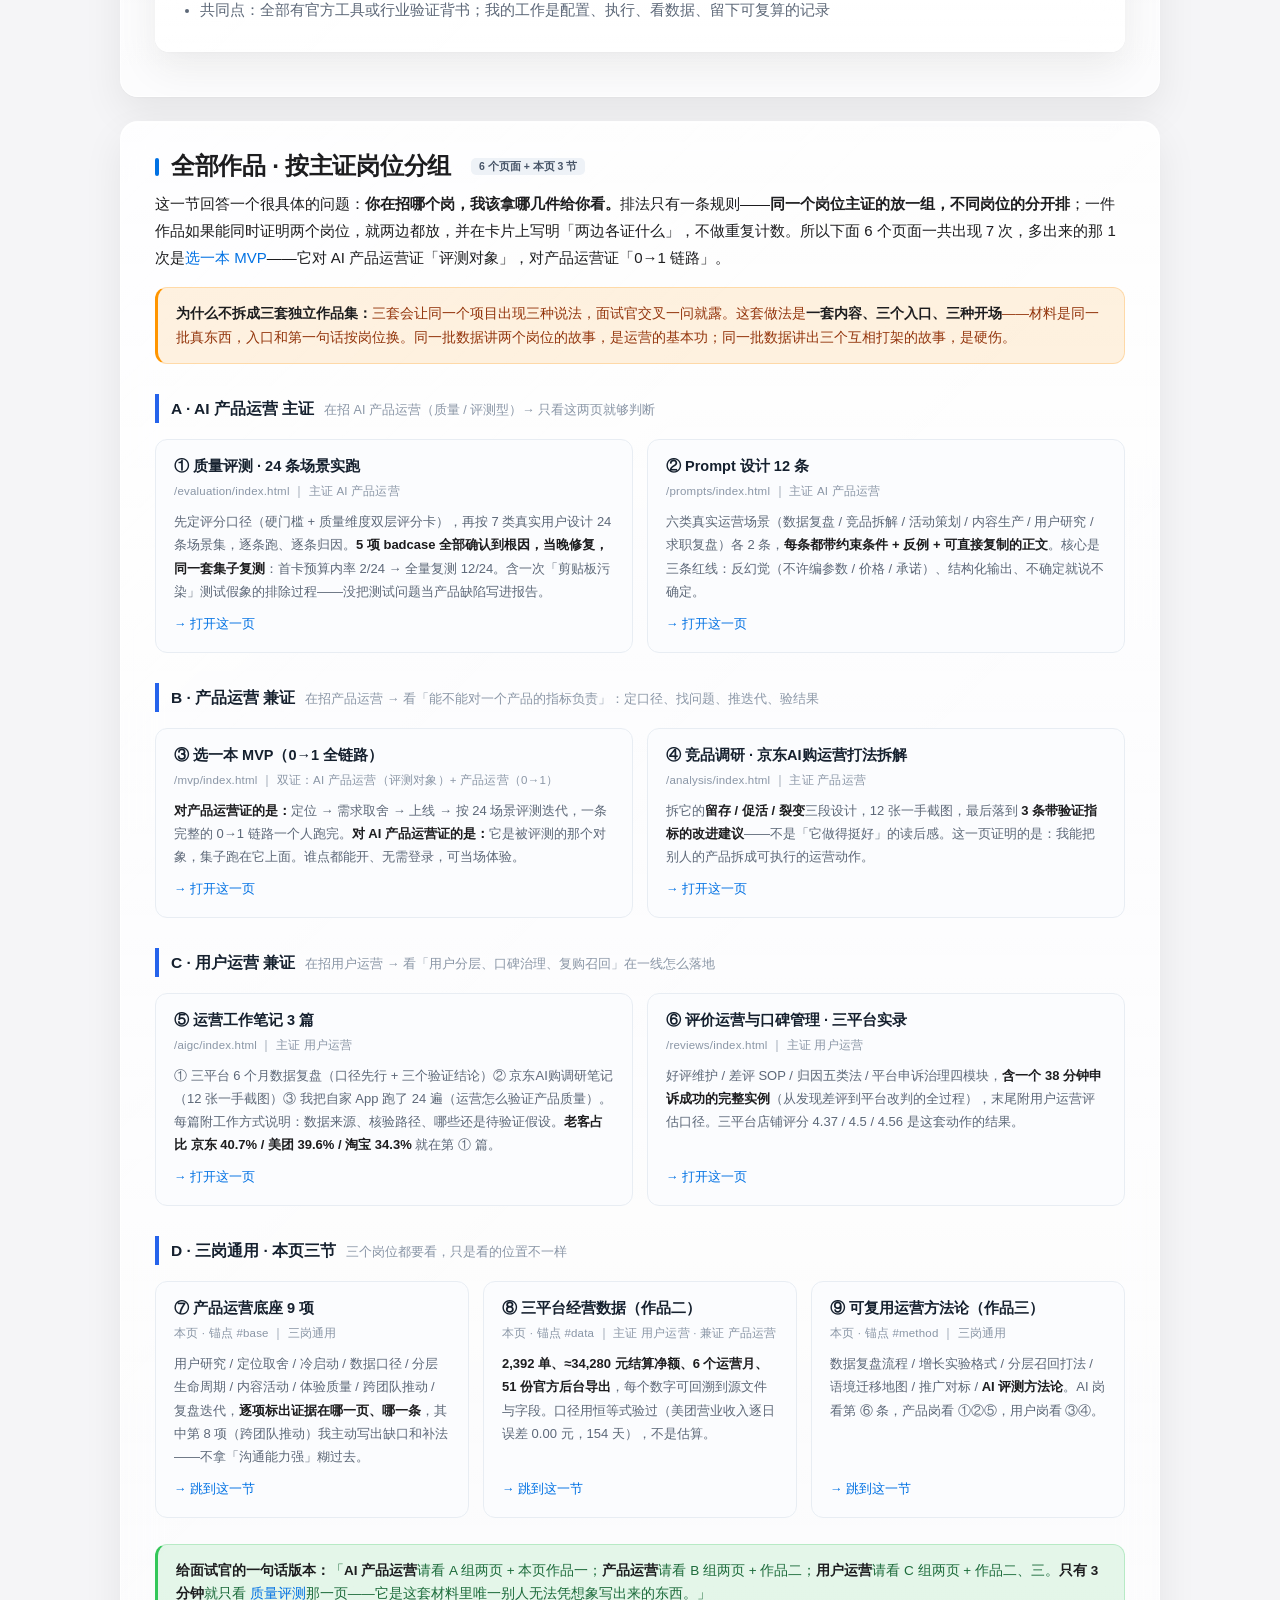
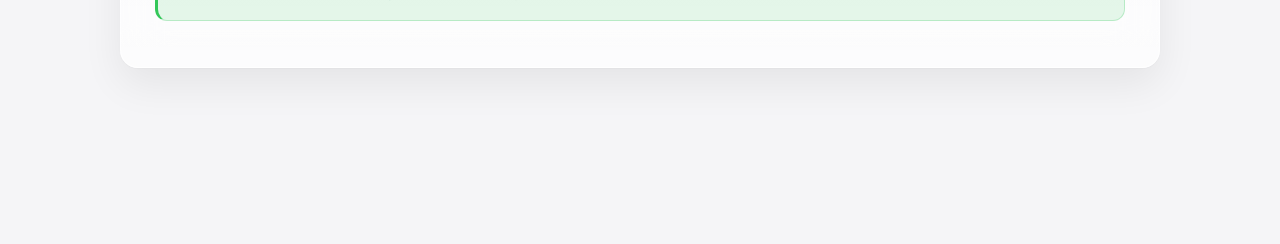
==== commit 2349a5c0: "修 MVP 白屏崩溃 + 补齐缺失分包 + 全量 24 条复测结果 12/24 1) mvp 崩溃修复：评分函数对 description / tags / specs.gpu / fullName " ====
--- a/index.html
+++ b/index.html
@@ -266,7 +266,7 @@
 
       <ol>
 
-        <li><a href="/evaluation/index.html">质量评测 · 24 条评测集</a>：先定口径再开跑，5 项 badcase 全部确认 → 当晚修复 → 复测闭环（首卡预算内率 2/24 → 抽查 4/4）</li>
+        <li><a href="/evaluation/index.html">质量评测 · 24 条评测集</a>：先定口径再开跑，5 项 badcase 全部确认 → 当晚修复 → 复测闭环（首卡预算内率 2/24 → 全量复测 12/24）</li>
 
         <li><a href="/prompts/index.html">Prompt 设计 12 条</a>：反幻觉约束、结构化输出、指令分层——每条可直接复制</li>
 
@@ -333,7 +333,7 @@
 
     <tbody>
 
-      <tr><td><a href="/evaluation/index.html">质量评测 · 24 条评测集</a></td><td>评测集设计 / badcase 归因 / 修复闭环</td><td><b>AI 产品运营</b></td><td>先定评分口径再开跑；5 项发现全部确认、当晚修复复测（首卡预算内率 2/24 → 抽查 4/4）</td></tr>
+      <tr><td><a href="/evaluation/index.html">质量评测 · 24 条评测集</a></td><td>评测集设计 / badcase 归因 / 修复闭环</td><td><b>AI 产品运营</b></td><td>先定评分口径再开跑；5 项发现全部确认、当晚修复复测（首卡预算内率 2/24 → 全量复测 12/24）</td></tr>
 
       <tr><td><a href="/prompts/index.html">Prompt 设计 12 条</a></td><td>指令设计 / 反幻觉约束 / 结构化输出</td><td><b>AI 产品运营</b></td><td>六类真实运营场景，每条带约束条件与反例，可直接复制取用</td></tr>
 
@@ -399,7 +399,7 @@
 
   <h2>作品一 · AI 产品运营：给一个 AI 选本助手建评测集，并迭代到可用<span class="jt jt-ai">主证 · AI 产品运营</span><span class="jt jt-po">兼证 · 产品运营</span></h2>
 
-  <div class="ok" style="margin-bottom:14px"><b>目标</b>：让预算 4,000–6,000 的用户，首屏第一台推荐落在预算内。<br><b>验收标准</b>：首卡预算内率从 <b>2/24</b> 提到 <b>20/24 以上</b>——本轮做到<b>抽查 4 档全中</b>，全量 24 条回归排在下一轮（理由见「质量评测」页）。</div>
+  <div class="ok" style="margin-bottom:14px"><b>目标</b>：让预算 4,000–6,000 的用户，首屏第一台推荐落在预算内。<br><b>验收标准</b>：首卡预算内率从 <b>2/24</b> 提到 <b>20/24 以上</b>。<b>2026-10-22 全量 24 条复测结果：12/24，未达标。</b>12 条未过已逐条归因（7 条排序逻辑 / 4 条身份锁死 / 1 条供给真空），明细与根因见<a href="/evaluation/index.html">质量评测页 4.3</a>。</div>
 
   <p>面向大学新生与数码小白的「选购决策助手」。核心主张：把晦涩参数翻译成生活语言，一次给出【最优解 + 一个备选】；不接厂家 CPS、不做软文。时间线：2026.05 启动定位与调研，6 月曾计划寻找创业合伙人共同上线（未果），随后独立完成开发部署，并用 24 条场景的评测集完成首轮迭代。<b>口径说明（主动声明）：本产品为演示版 MVP，暂无真实注册用户；页面中的数据均为本人 24 条场景评测集的自测结果，不是线上真实用户数据——真人试用是下一迭代项（实验设计见「推荐质量验证」页）。</b></p>
 
@@ -409,7 +409,7 @@
     <div class="step"><div class="sn">STEP 1 · 定口径</div><div class="st">先写清「什么叫好」</div><div class="sd">把「推荐准不准」拆成可打分的两层：<b>硬门槛</b>（首卡是否落在预算内、机型是否真实存在、参数是否与官方一致）+ <b>质量维度</b>（理由是否说人话、是否给备选、不确定时是否承认不确定）。<b>没有口径就不开跑</b>——否则跑完只剩「感觉还行」。</div></div>
     <div class="step"><div class="sn">STEP 2 · 建集子</div><div class="st">24 条场景覆盖 7 类用户</div><div class="sd">按真实用户分布设计：专业负载型（计算机 / 建筑 / 环工 / 美术）、预算敏感型、小白问句型、以及<b>边缘与对抗样本</b>（预算 3000 以下、要求「能打游戏又要轻薄」、贴链接问避坑）。集子固定下来，才能在任意版本重跑做前后对照。</div></div>
     <div class="step"><div class="sn">STEP 3 · 跑与归因</div><div class="st">5 项 badcase 全部确认到根因</div><div class="sd">逐条跑、逐条记。<b>关键动作是排除测试假象</b>：有一次首卡超预算，追下去发现是剪贴板污染导致输入串了，做了对照实验才排除，没把它当产品缺陷写进报告。<b>确认的 5 项按根因归类</b>，不是按「第几条错了」罗列。</div></div>
-    <div class="step"><div class="sn">STEP 4 · 修与复测</div><div class="st">当晚改完，同一套集子再跑一遍</div><div class="sd">改的是规则权重与约束条件，<b>不改口径</b>——改口径凑通过率是最容易犯的错。<b>首卡预算内率 2/24 → 修复后抽查 4/4</b>。完整过程与原始记录在<a href="/evaluation/index.html">质量评测页</a>。</div></div>
+    <div class="step"><div class="sn">STEP 4 · 修与复测</div><div class="st">当晚改完，同一套集子再跑一遍</div><div class="sd">改的是规则权重与约束条件，<b>不改口径</b>——改口径凑通过率是最容易犯的错。<b>首卡预算内率 2/24 → 全量复测 12/24</b>。完整过程与原始记录在<a href="/evaluation/index.html">质量评测页</a>。</div></div>
   </div>
 
   <div class="note"><b>主动交底一件事，省得你问到：</b>当前版本的推荐主链路是<b>本地加权规则引擎</b>，不是大模型；「AI 会诊」是预留接口，接入模型后启用。<b>为什么这么排：在接模型之前，先把评测集、评分口径、badcase 的记录方式建好——因为模型一接进来，你唯一能判断它好不好的东西就是这套集子。</b>这也是我理解的 AI 产品运营的起手式：先有能力判断好坏，再谈调优；否则一接模型就只剩「感觉好像变聪明了」。</div>
@@ -456,7 +456,7 @@
 
       <li><a href="/reviews/index.html">《评价运营与口碑管理 · 三平台实录》</a>——好评维护 / 差评 SOP / 归因五类法 / 平台申诉治理四模块，含用户运营评估口径与 38 分钟申诉成功实例</li>
 
-      <li><a href="/evaluation/index.html">《推荐质量验证 · 24 场景实跑》</a>——先定口径，再把线上产品实跑 24 条真实需求：5 项发现全部确认、当晚修复复测闭环（首卡预算内率 2/24 → 抽查 4/4）</li>
+      <li><a href="/evaluation/index.html">《推荐质量验证 · 24 场景实跑》</a>——先定口径，再把线上产品实跑 24 条真实需求：5 项发现全部确认、当晚修复复测闭环（首卡预算内率 2/24 → 全量复测 12/24）</li>
 
       <li><a href="/prompts/index.html">《Prompt 设计 12 条》</a>——覆盖数据复盘 / 竞品拆解 / 活动策划 / 内容生产 / 用户研究 / 求职复盘六类真实场景，每条可直接复制取用</li>
 
@@ -676,7 +676,7 @@
 
     <li><b>反模式（我踩过并改掉的）：</b>① 指标太泛（「回答质量好」这种没法打分）② 只跑一遍不看对照（不知道是改好了还是改坏了）③ 把测试假象当结论（剪贴板污染那次，用对照实验排除后才写进报告）</li>
 
-    <li><b>落地到本案：</b>24 条场景 / 7 类用户 / 双层评分卡 → 首卡预算内率 2/24 → 修复后抽查 4/4，完整过程见<a href="/evaluation/index.html">质量评测页</a></li>
+    <li><b>落地到本案：</b>24 条场景 / 7 类用户 / 双层评分卡 → 首卡预算内率 2/24 → 全量复测 12/24，完整过程见<a href="/evaluation/index.html">质量评测页</a></li>
 
   </ul></div>
 
@@ -731,7 +731,7 @@
       <div class="wcard">
         <div class="wt">① 质量评测 · 24 条场景实跑</div>
         <div class="wm">/evaluation/index.html ｜ 主证 AI 产品运营</div>
-        <div class="wd">先定评分口径（硬门槛 + 质量维度双层评分卡），再按 7 类真实用户设计 24 条场景集，逐条跑、逐条归因。<b>5 项 badcase 全部确认到根因，当晚修复，同一套集子复测</b>：首卡预算内率 2/24 → 抽查 4/4。含一次「剪贴板污染」测试假象的排除过程——没把测试问题当产品缺陷写进报告。</div>
+        <div class="wd">先定评分口径（硬门槛 + 质量维度双层评分卡），再按 7 类真实用户设计 24 条场景集，逐条跑、逐条归因。<b>5 项 badcase 全部确认到根因，当晚修复，同一套集子复测</b>：首卡预算内率 2/24 → 全量复测 12/24。含一次「剪贴板污染」测试假象的排除过程——没把测试问题当产品缺陷写进报告。</div>
         <div class="wl"><a href="/evaluation/index.html">→ 打开这一页</a></div>
       </div>
 
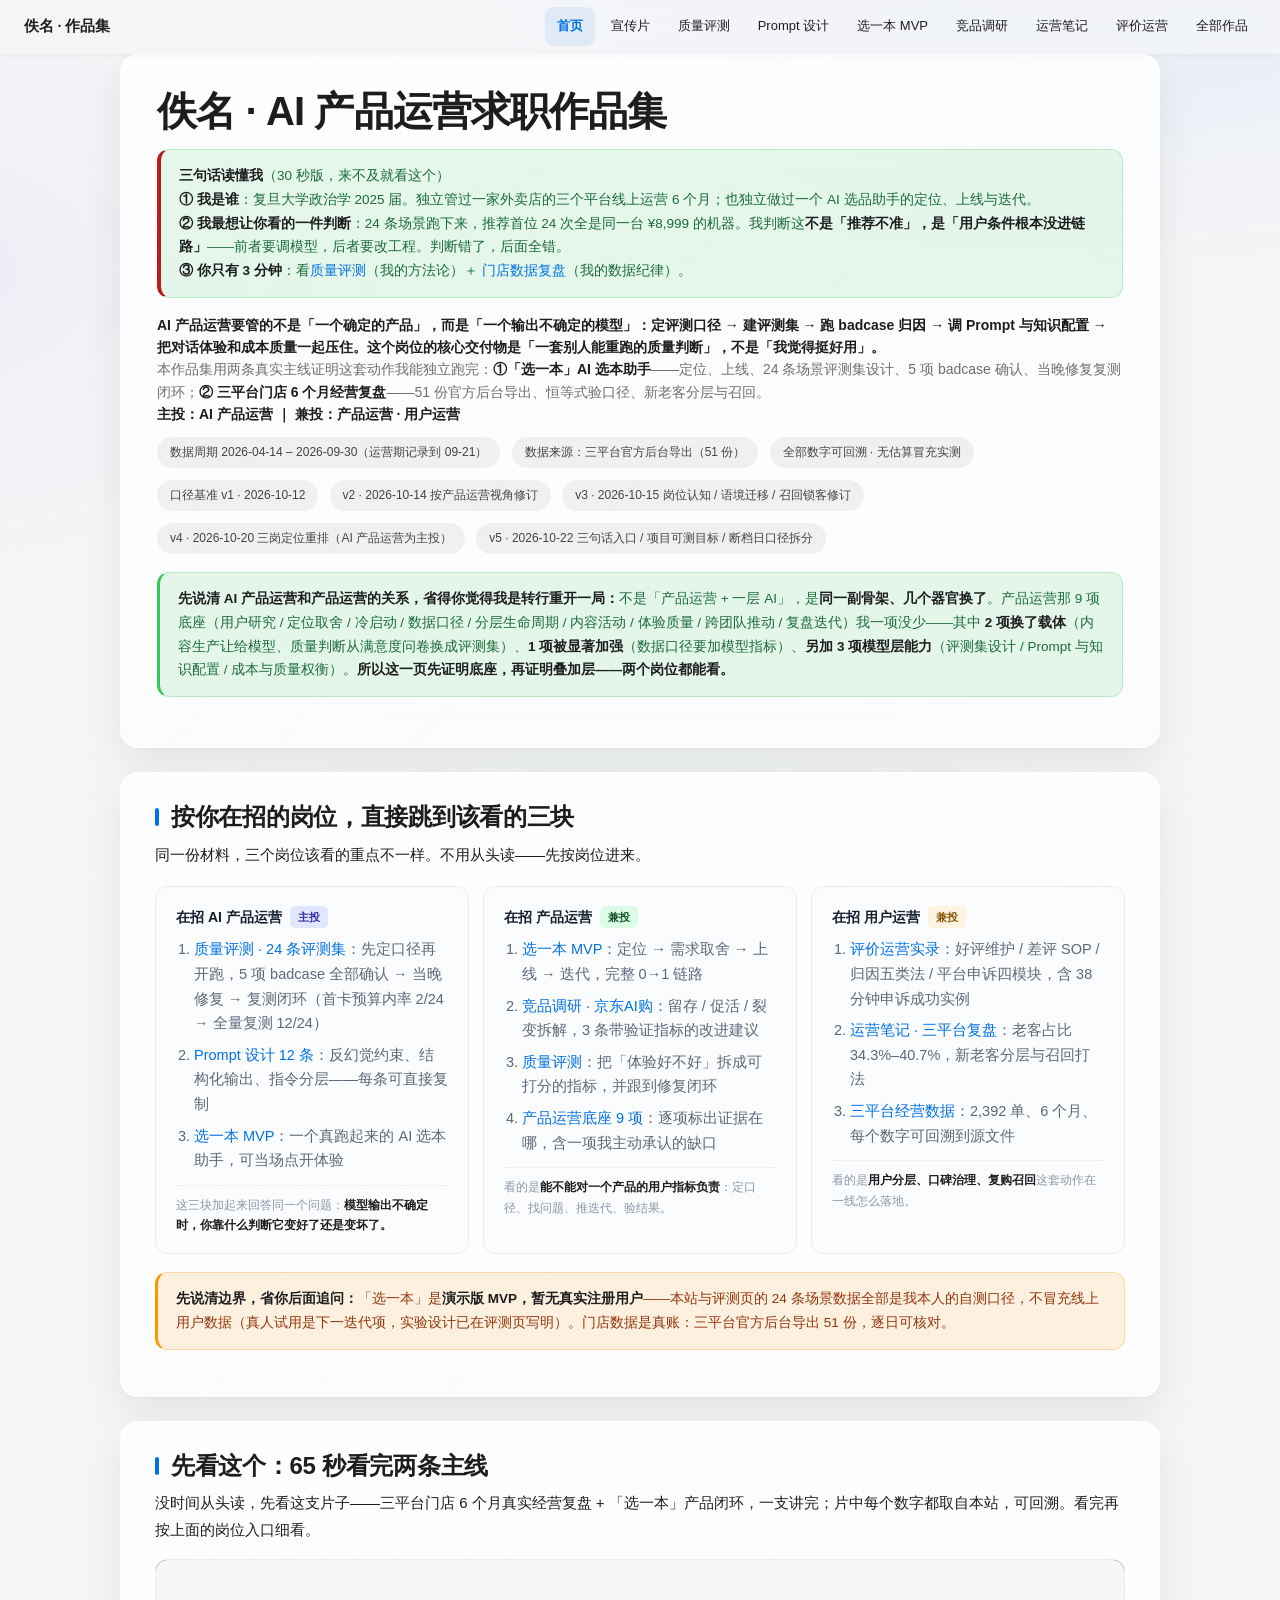
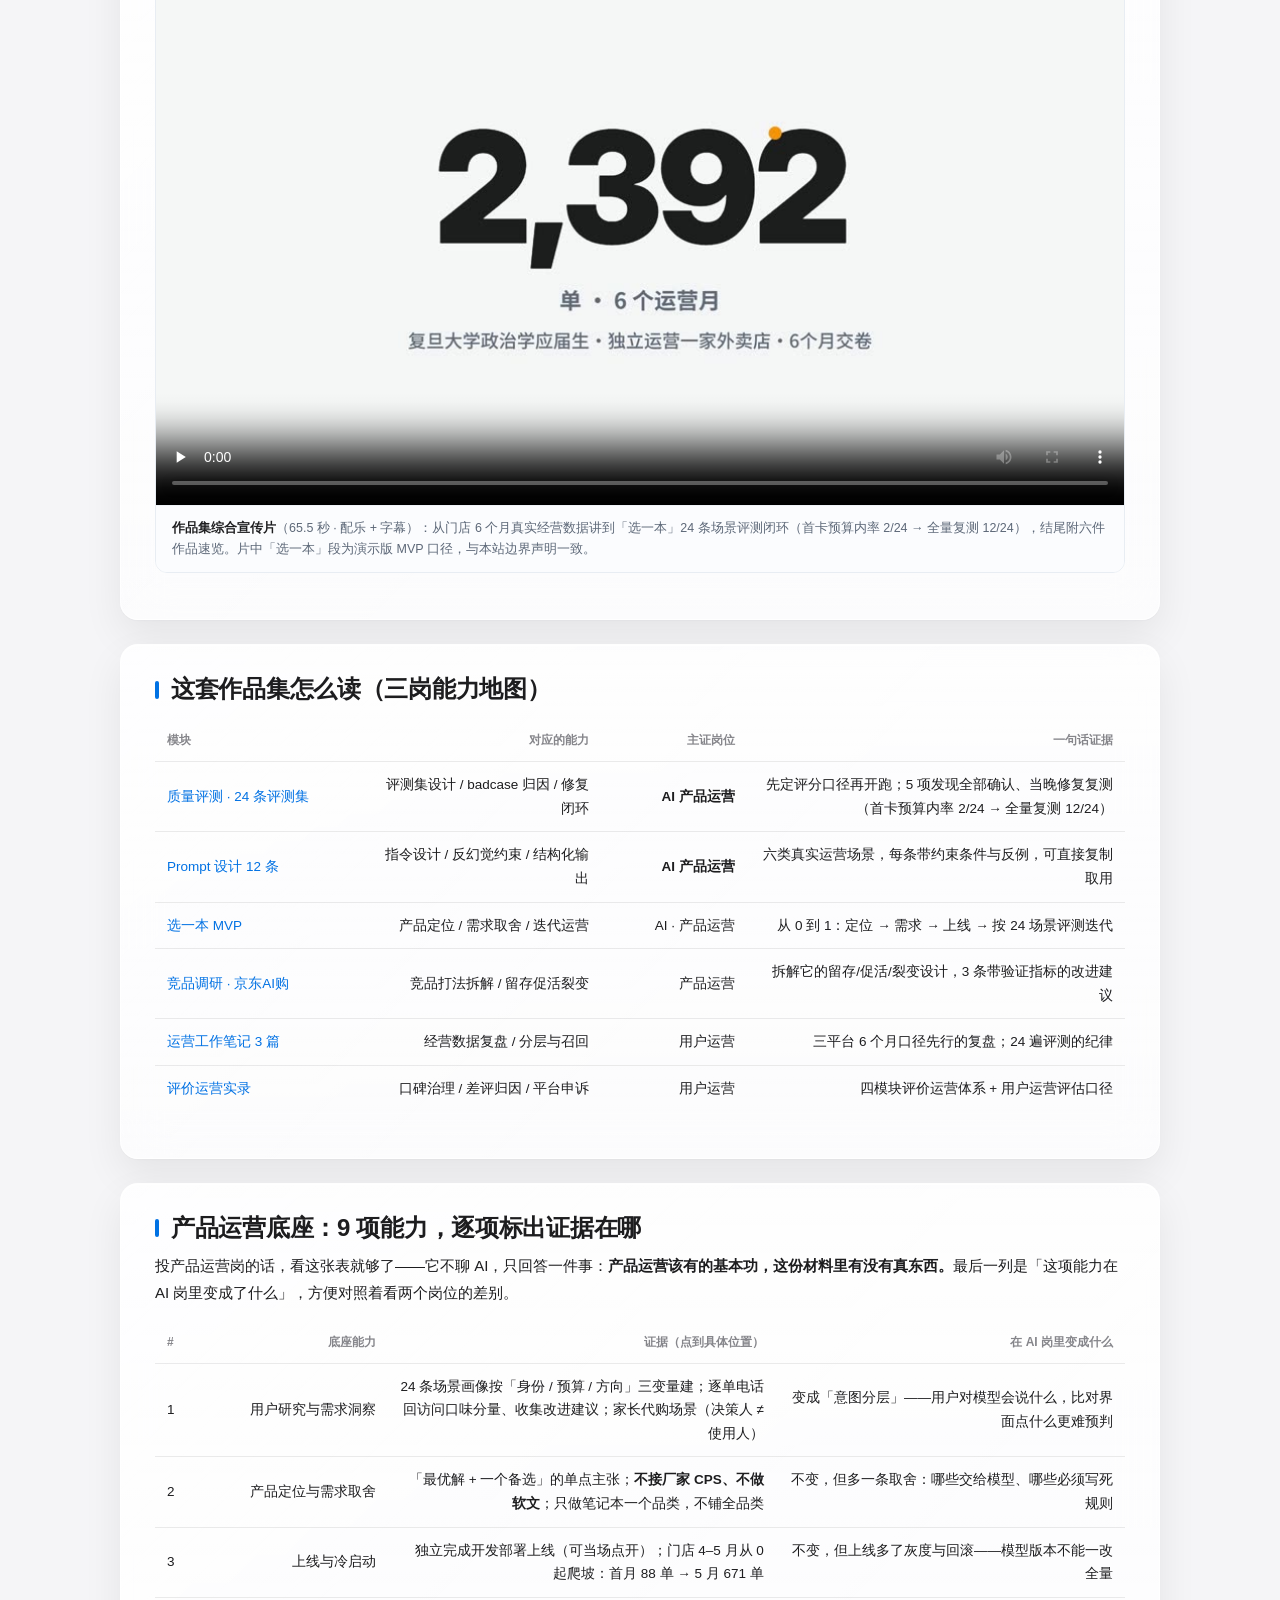
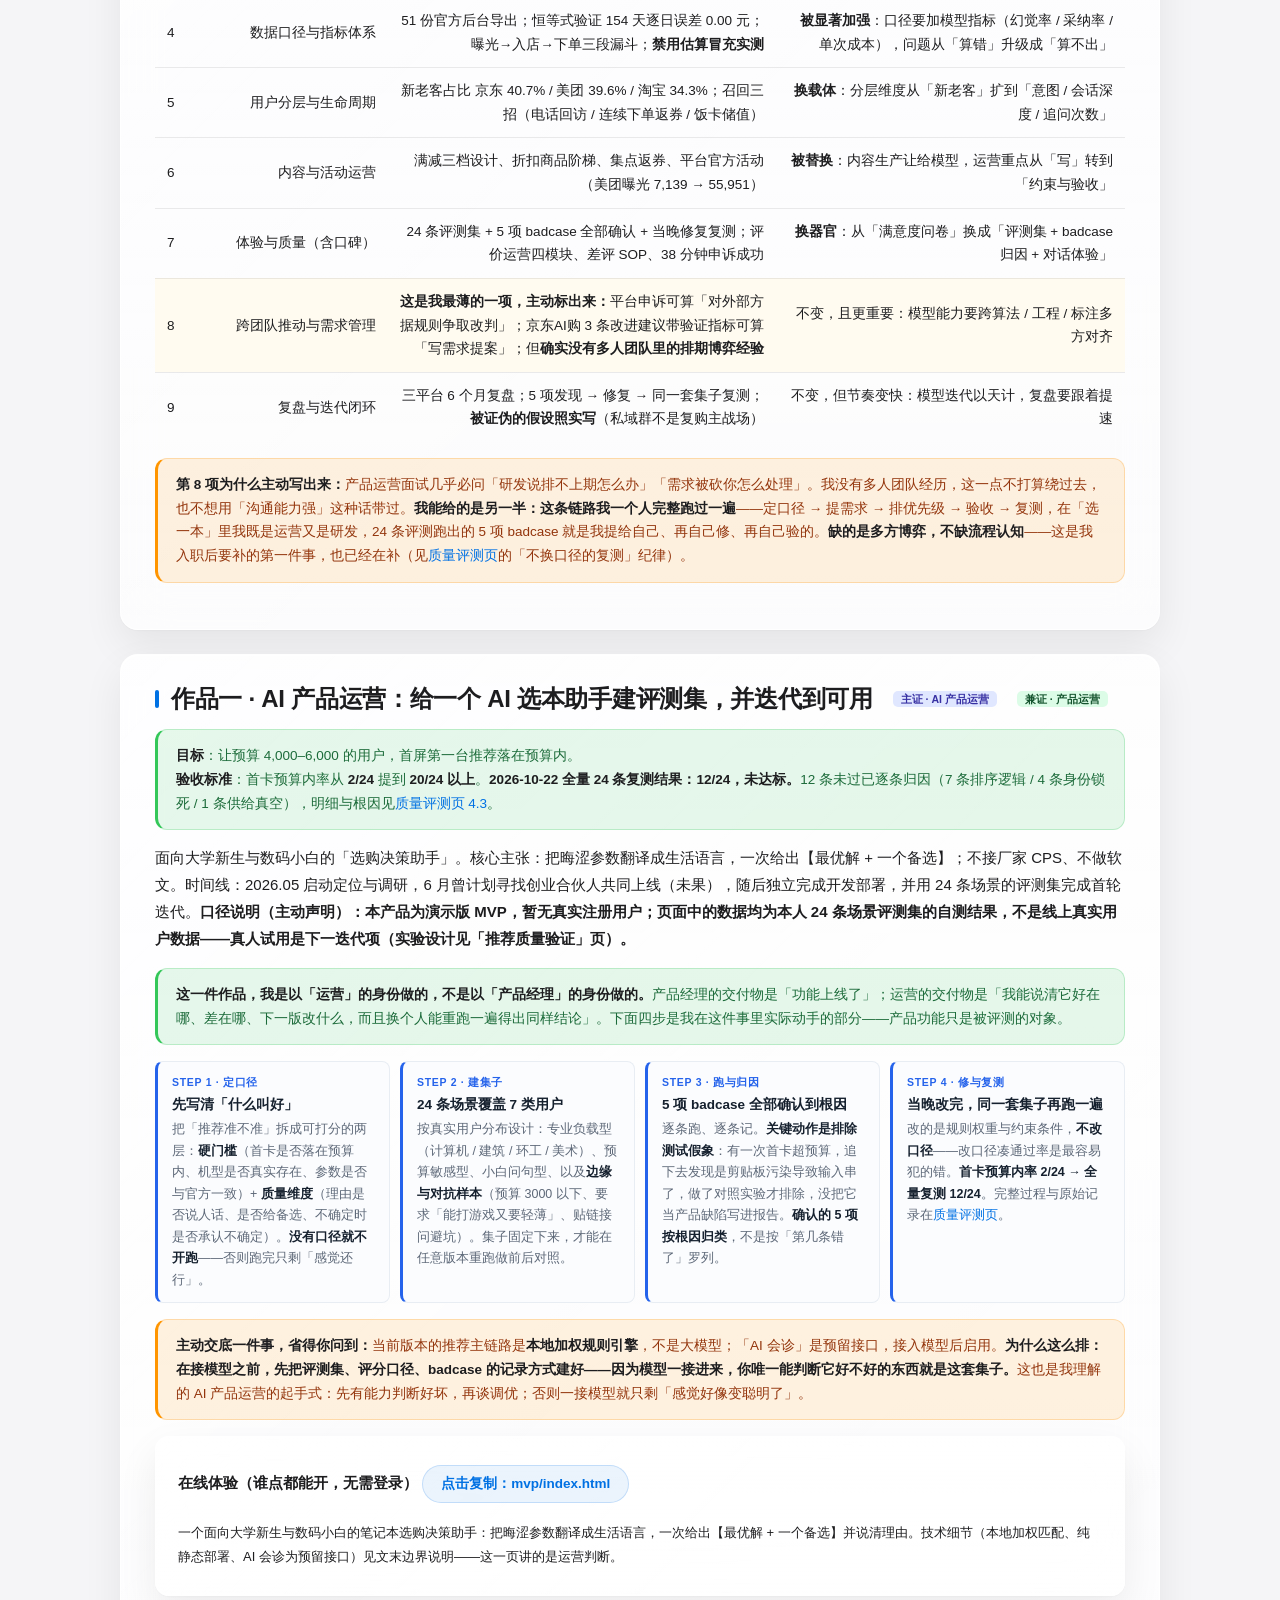
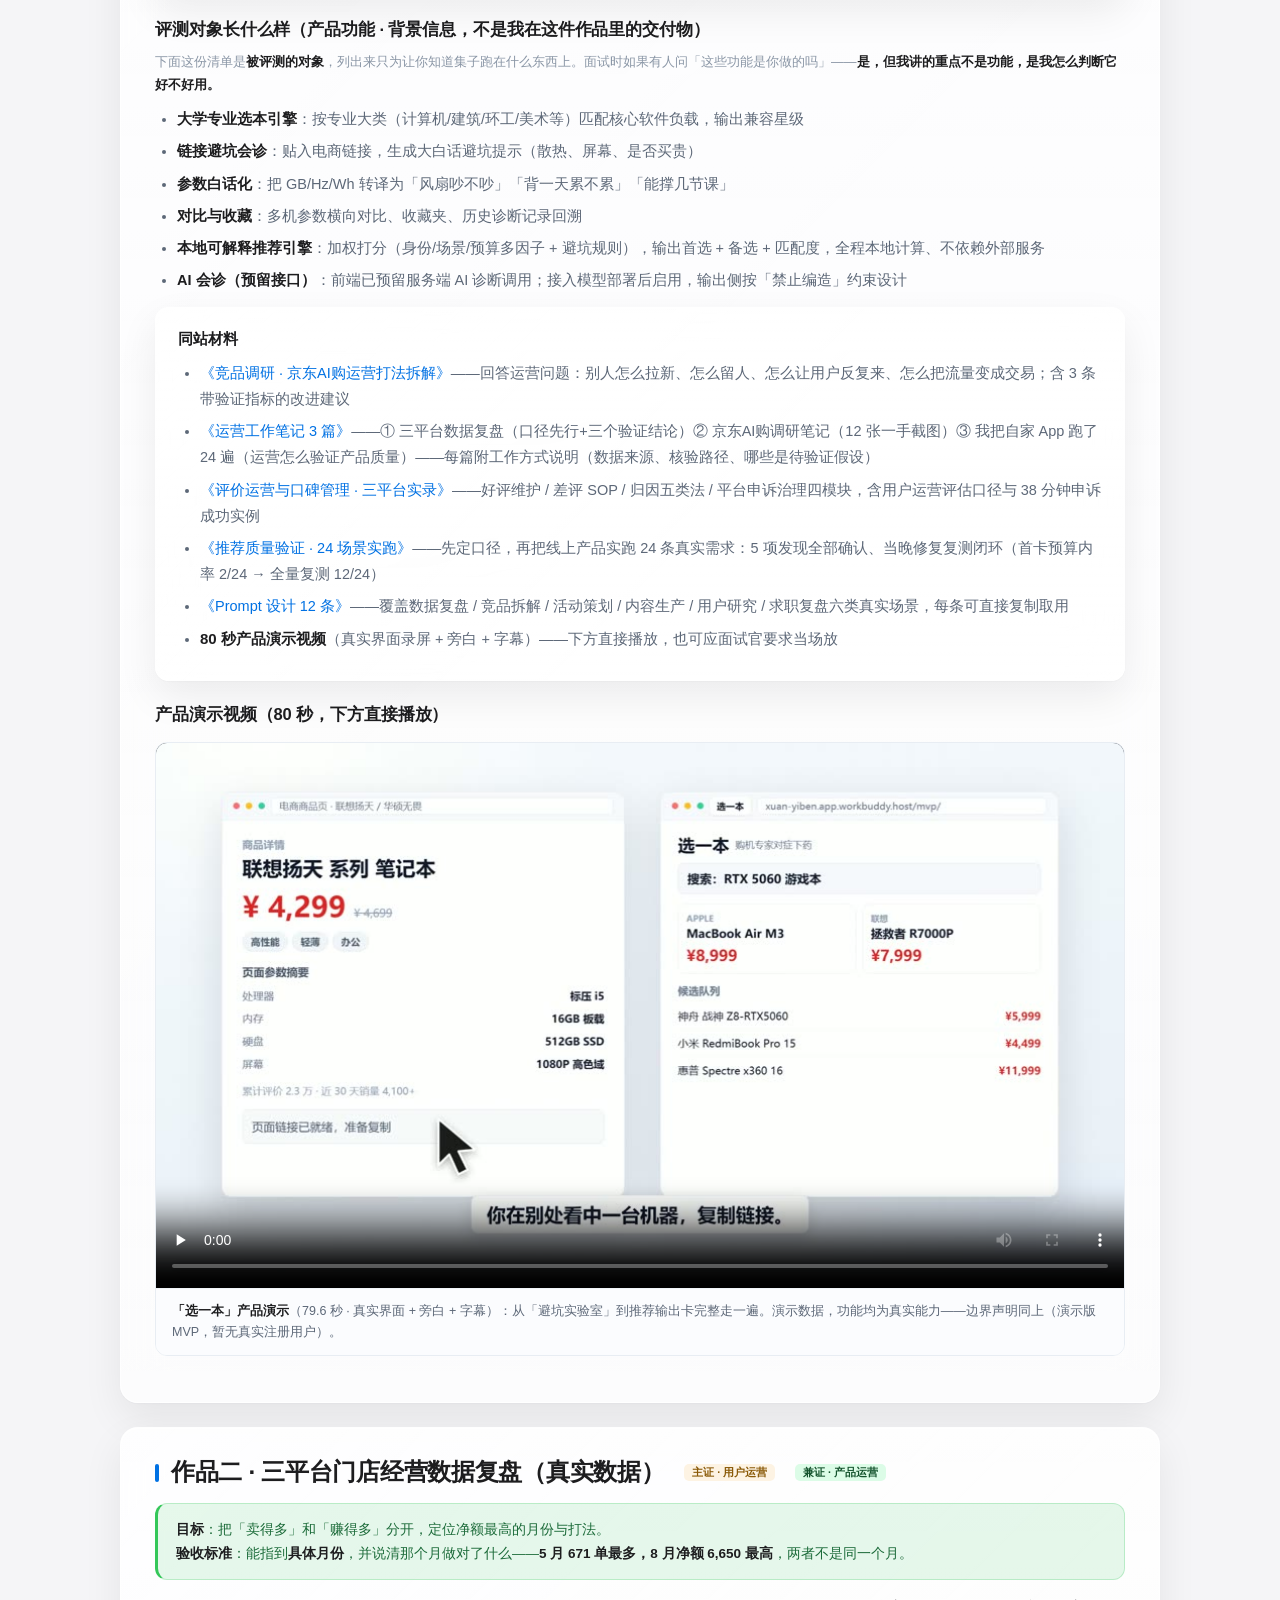
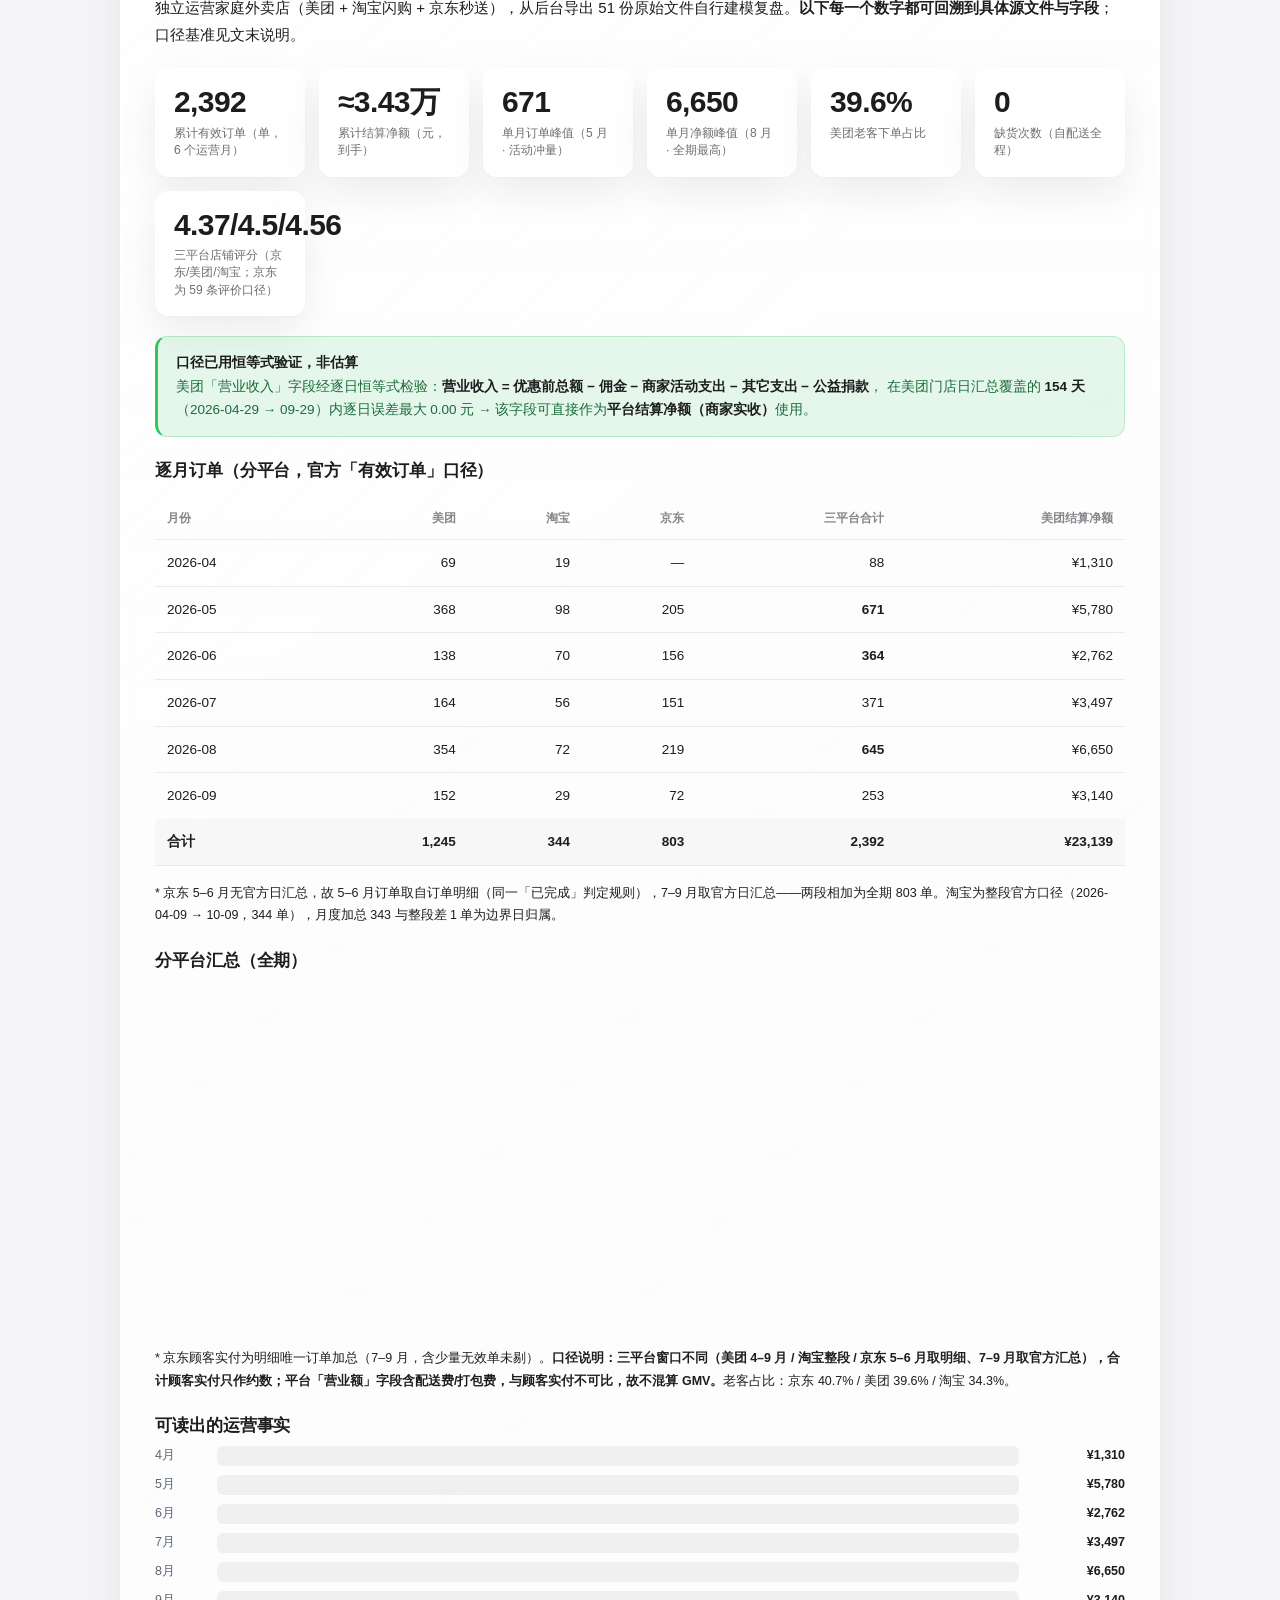
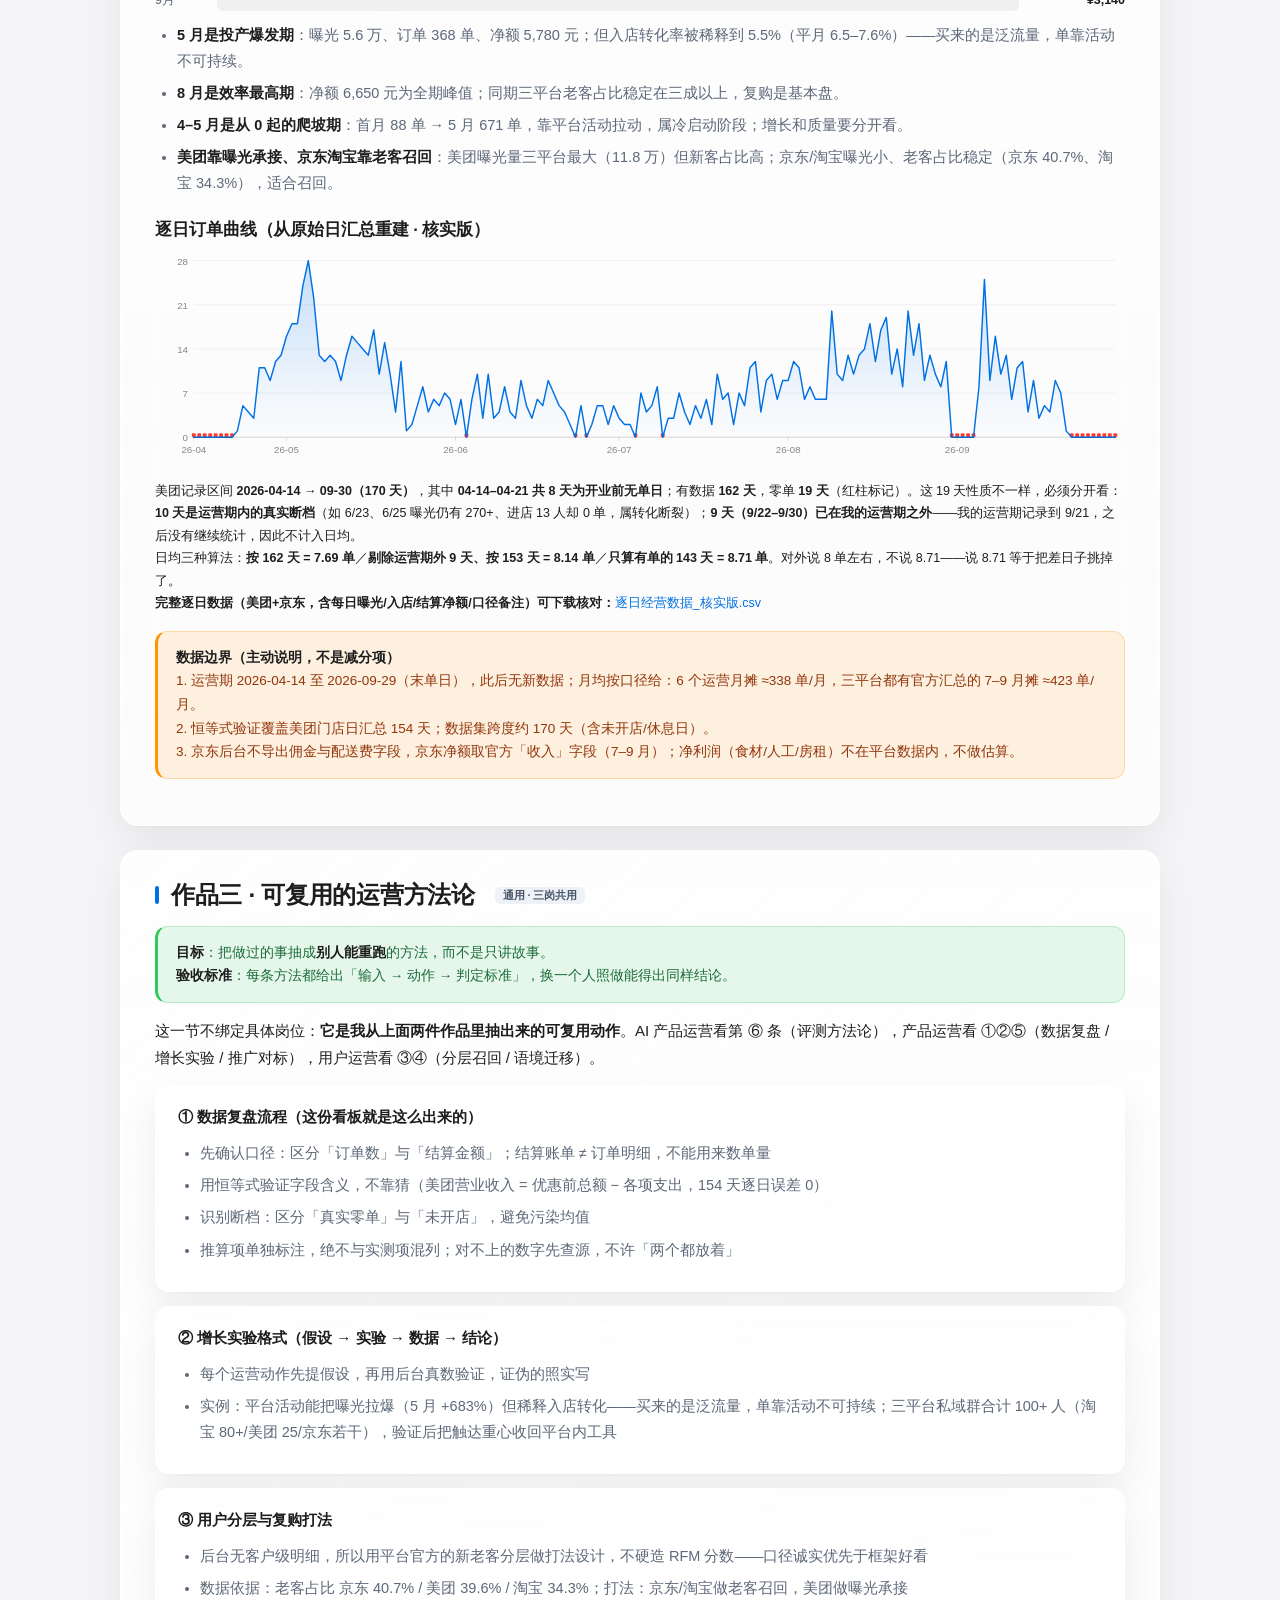
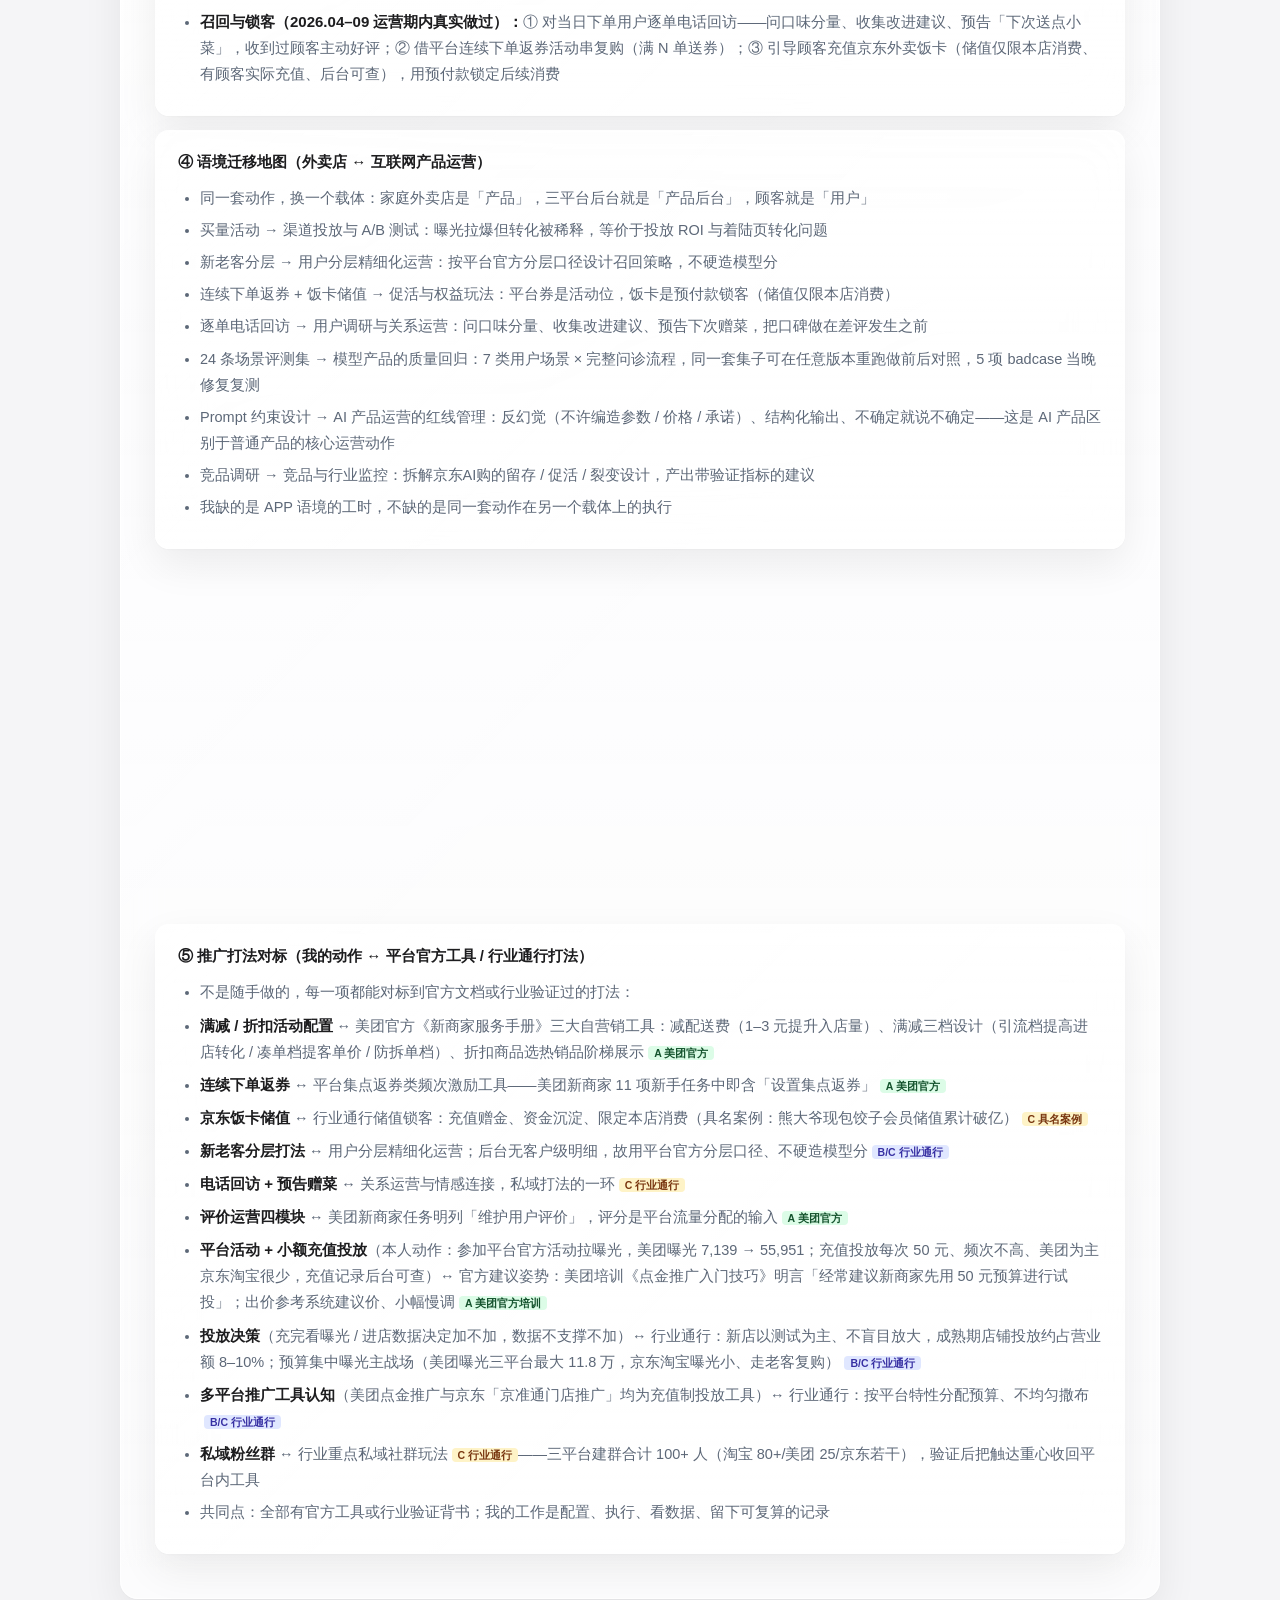
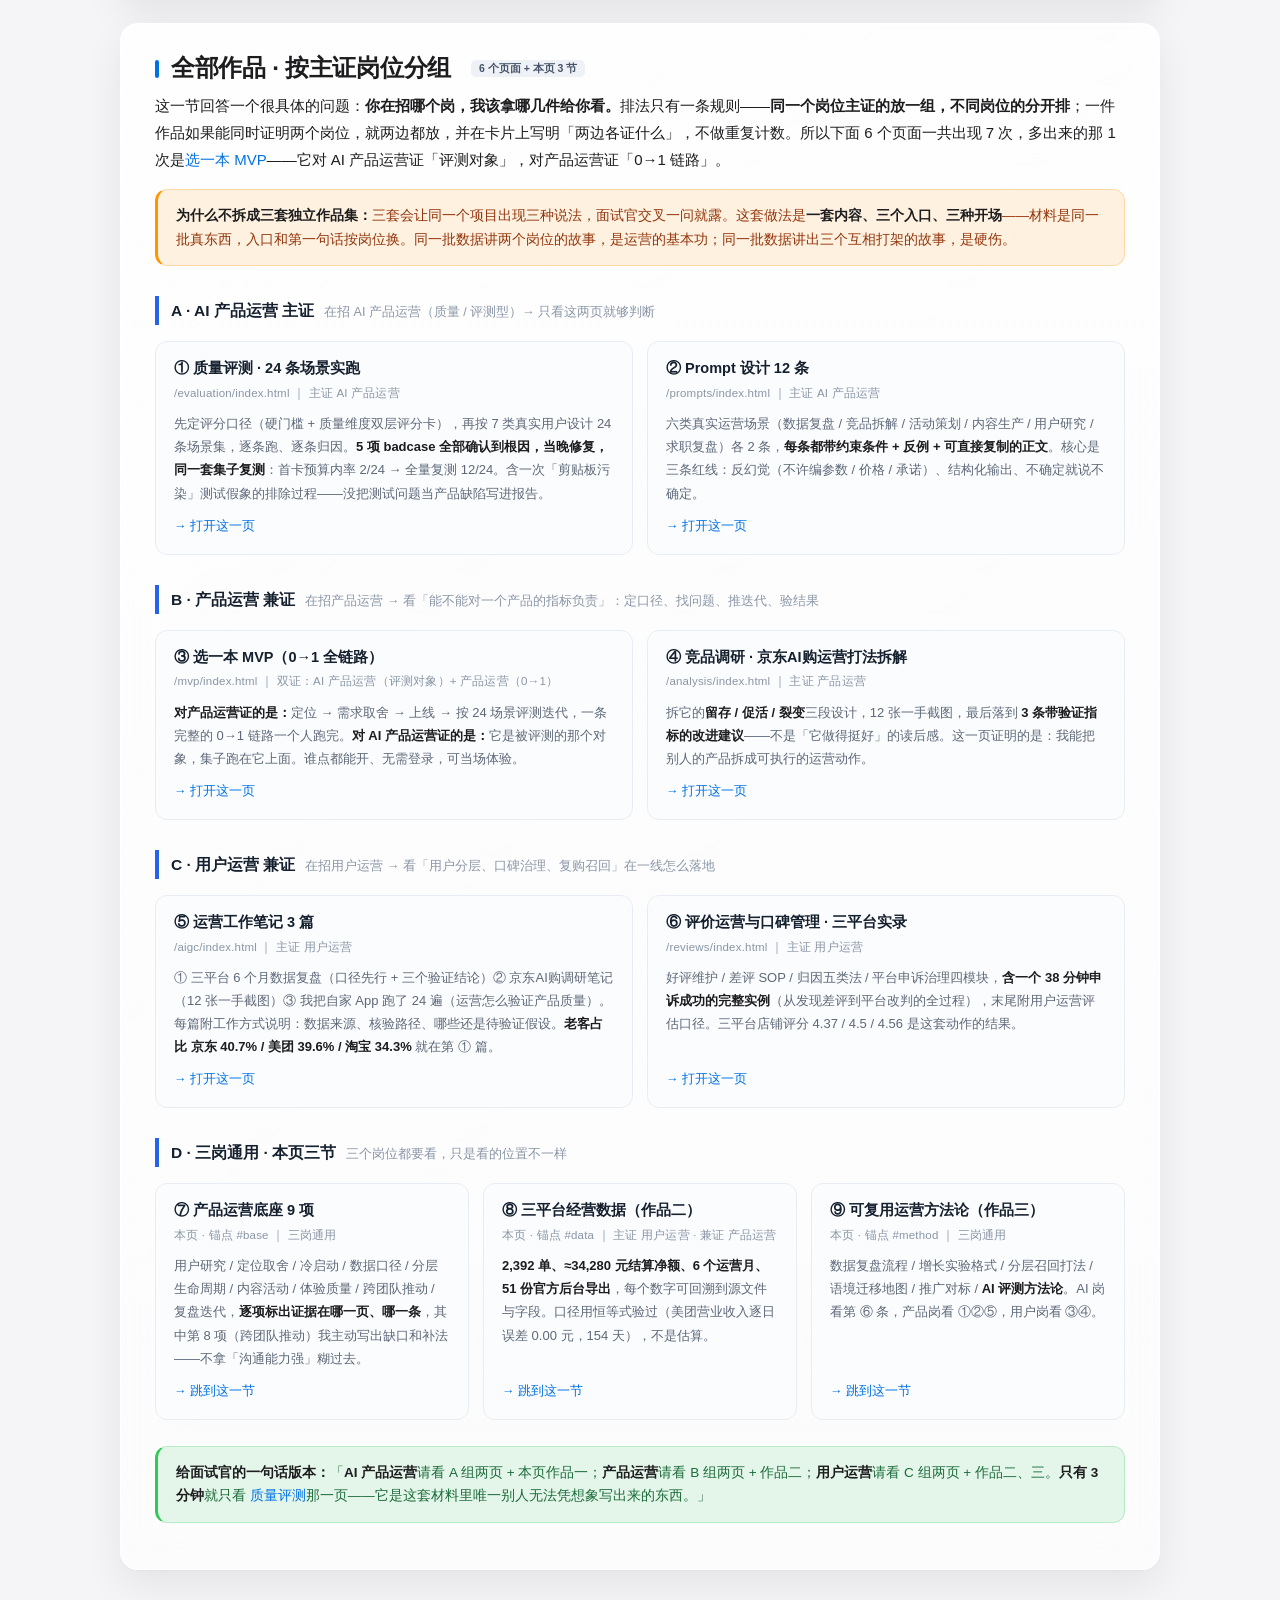
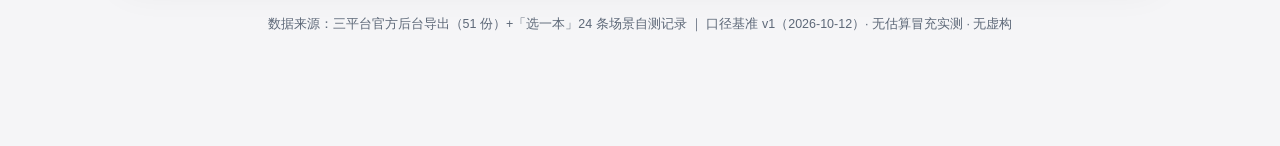
==== commit a5a51441: "add films: 65s portfolio film + 80s MVP demo with video cards" ====
--- a/index.html
+++ b/index.html
@@ -187,6 +187,16 @@
 @media (max-width:640px){.wall{grid-template-columns:1fr}.jt{margin-left:0;margin-top:6px}}
 @media print{.wcard,.step{break-inside:avoid}}
 
+/* ---- 视频卡 ---- */
+
+.vidwrap{margin:16px 0;border:1px solid var(--line);border-radius:var(--radius-sm);overflow:hidden;background:var(--surface)}
+
+.vidwrap video{display:block;width:100%;height:auto;background:#0b1220}
+
+.vidcap{padding:12px 16px;font-size:12.5px;color:var(--muted);line-height:1.7;border-top:1px solid var(--line-2);background:var(--surface-2)}
+
+.vidcap b{color:var(--ink)}
+
 </style>
 
 <link rel="stylesheet" href="assets/apple-fx.css">
@@ -198,6 +208,7 @@
 <nav id="nav">
   <span class="brand">佚名 · 作品集</span>
   <a href="/" class="on">首页</a>
+  <a href="#film">宣传片</a>
   <a href="/evaluation/index.html">质量评测</a>
   <a href="/prompts/index.html">Prompt 设计</a>
   <a href="/mvp/index.html">选一本 MVP</a>
@@ -323,6 +334,32 @@
 </section>
 
 
+<!-- ========== 宣传片：65 秒总览 ========== -->
+
+<section id="film">
+
+  <h2>先看这个：65 秒看完两条主线</h2>
+
+  <p>没时间从头读，先看这支片子——三平台门店 6 个月真实经营复盘 + 「选一本」产品闭环，一支讲完；片中每个数字都取自本站，可回溯。看完再按上面的岗位入口细看。</p>
+
+  <div class="vidwrap">
+
+    <video controls preload="none" poster="/videos/portfolio-film-cover.jpg" playsinline>
+
+      <source src="/videos/portfolio-film-65s.mp4" type="video/mp4">
+
+      您的浏览器不支持内嵌视频播放，可<a href="/videos/portfolio-film-65s.mp4">点此下载 MP4（65.5 秒）</a>。
+
+    </video>
+
+    <div class="vidcap"><b>作品集综合宣传片</b>（65.5 秒 · 配乐 + 字幕）：从门店 6 个月真实经营数据讲到「选一本」24 条场景评测闭环（首卡预算内率 2/24 → 全量复测 12/24），结尾附六件作品速览。片中「选一本」段为演示版 MVP 口径，与本站边界声明一致。</div>
+
+  </div>
+
+</section>
+
+
+
 <section>
 
   <h2>这套作品集怎么读（三岗能力地图）</h2>
@@ -460,9 +497,25 @@
 
       <li><a href="/prompts/index.html">《Prompt 设计 12 条》</a>——覆盖数据复盘 / 竞品拆解 / 活动策划 / 内容生产 / 用户研究 / 求职复盘六类真实场景，每条可直接复制取用</li>
 
-      <li>50 秒产品演示视频（真实界面录屏 + 旁白 + 字幕）——可应面试官要求当场播放</li>
+      <li><b>80 秒产品演示视频</b>（真实界面录屏 + 旁白 + 字幕）——下方直接播放，也可应面试官要求当场放</li>
 
     </ul>
+
+  </div>
+
+  <h3>产品演示视频（80 秒，下方直接播放）</h3>
+
+  <div class="vidwrap">
+
+    <video controls preload="none" poster="/videos/mvp-demo-cover.jpg" playsinline>
+
+      <source src="/videos/mvp-demo-50s.mp4" type="video/mp4">
+
+      您的浏览器不支持内嵌视频播放，可<a href="/videos/mvp-demo-50s.mp4">点此下载 MP4（80 秒）</a>。
+
+    </video>
+
+    <div class="vidcap"><b>「选一本」产品演示</b>（79.6 秒 · 真实界面 + 旁白 + 字幕）：从「避坑实验室」到推荐输出卡完整走一遍。演示数据，功能均为真实能力——边界声明同上（演示版 MVP，暂无真实注册用户）。</div>
 
   </div>
 
